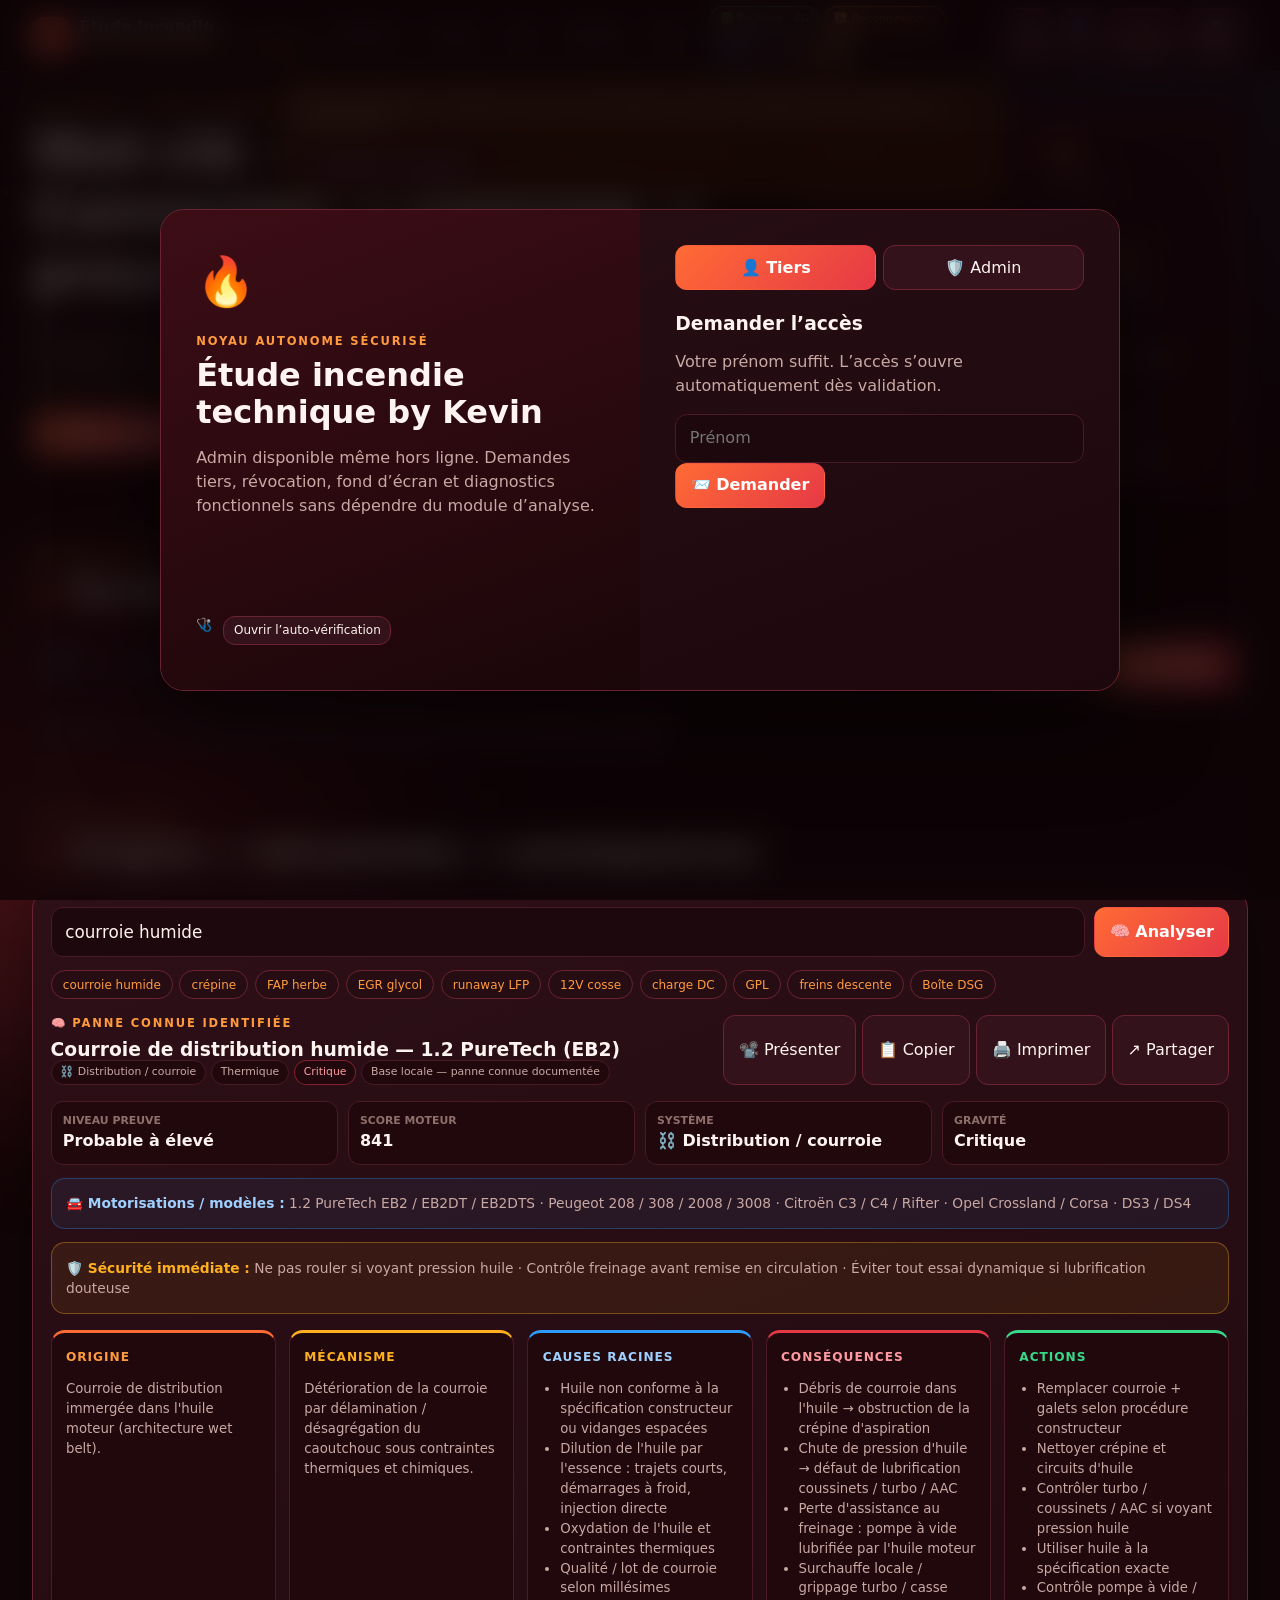
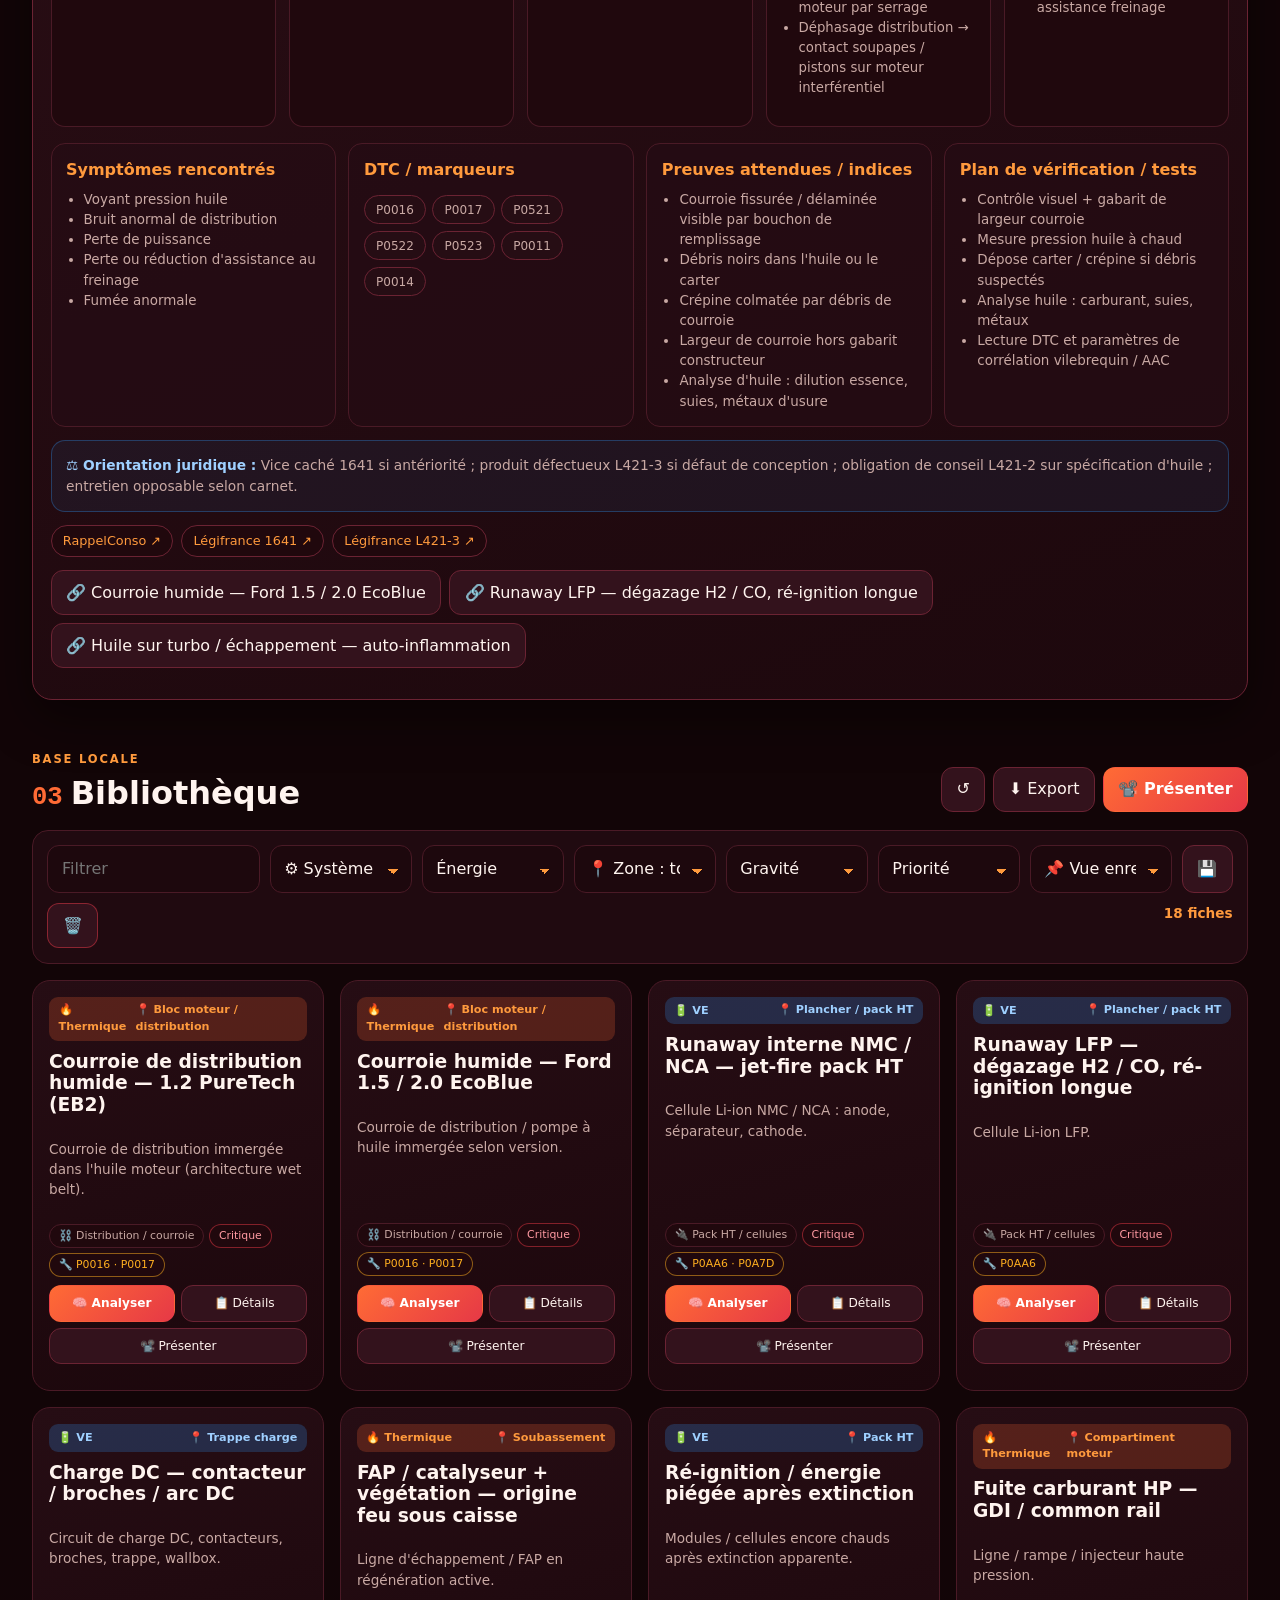
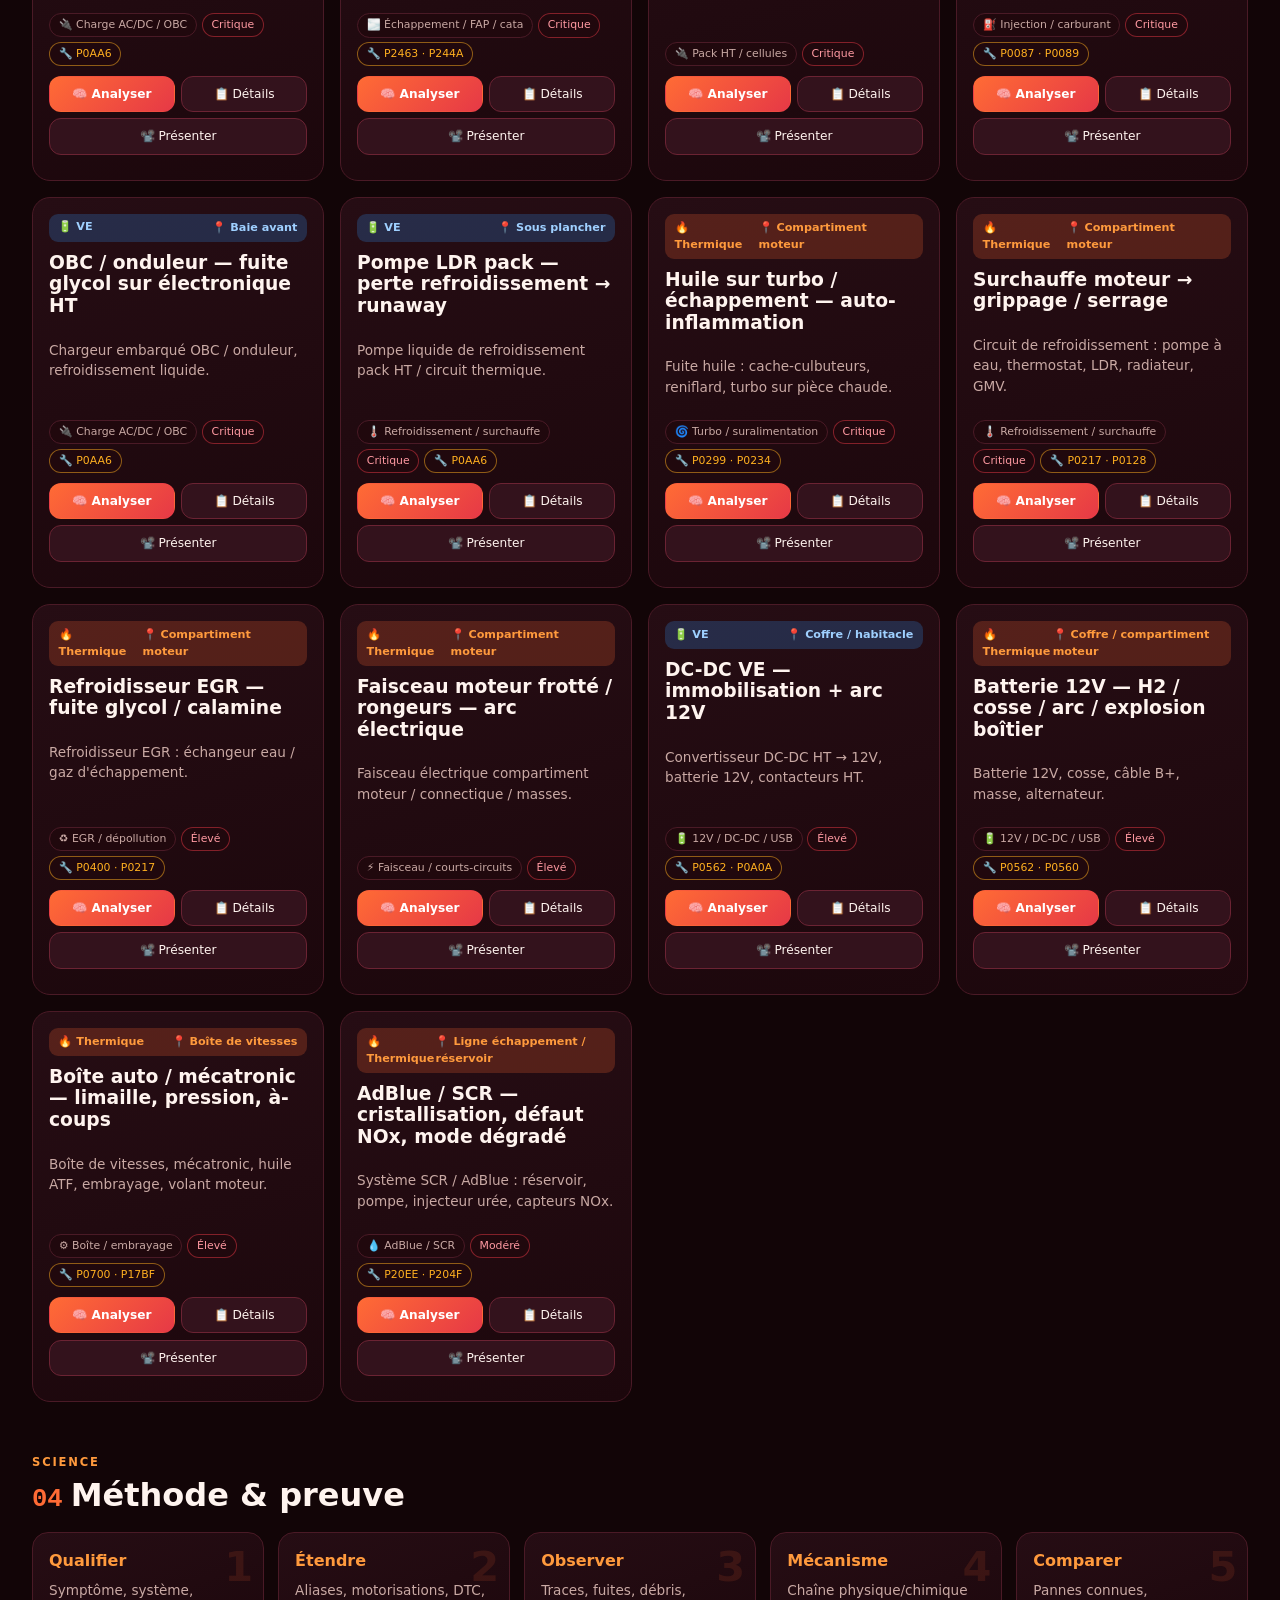
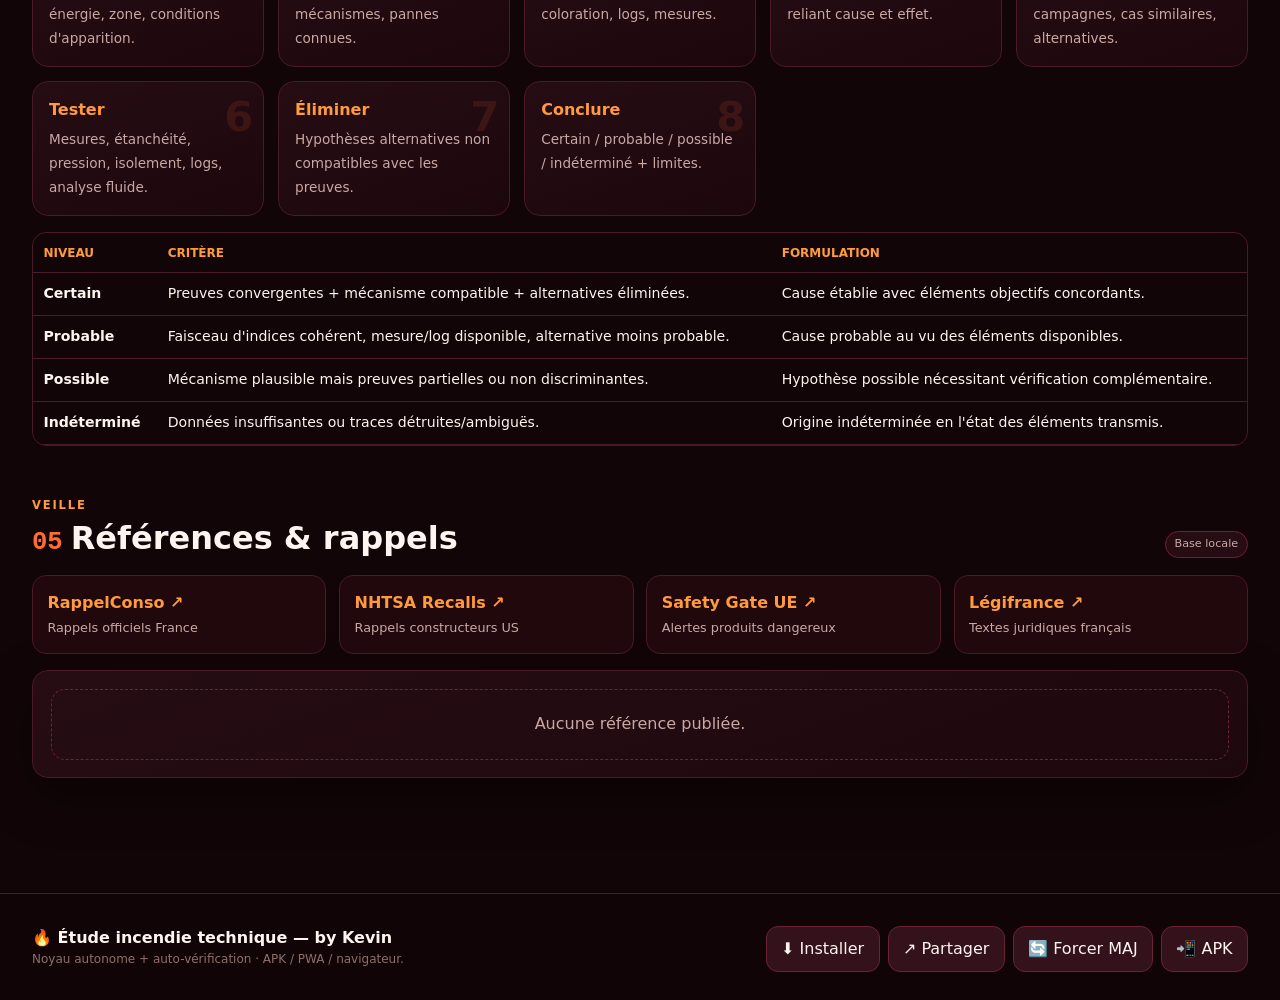
==== index.html @ 29540378 "Update print statement from 'Hello' to 'Goodbye'" ====
<!doctype html>
<html lang="fr">
<head>
<meta charset="utf-8">
<meta name="viewport" content="width=device-width,initial-scale=1,viewport-fit=cover">
<meta name="theme-color" content="#120507">
<meta name="description" content="Étude incendie technique by Kevin — moteur scientifique, auto-vérification APK, connexions, partage, accès admin.">
<title>Étude incendie technique — by Kevin</title>
<link rel="manifest" href="manifest.json">
<link rel="icon" href="images/icon.svg" type="image/svg+xml">
<style>
:root{--bg:#120507;--bg2:#1d080d;--surface:#260d14;--surface2:#33121c;--line:#4a1a26;--line2:#6b2333;--fire:#ff6b35;--fire2:#ff9a3d;--red:#e63946;--blue:#2f9bff;--green:#39d98a;--amber:#ffb020;--violet:#b16dff;--text:#fff4ef;--muted:#c9a9a4;--dim:#8f6f6b;--r:16px;--shadow:0 18px 50px rgba(0,0,0,.45);--head:72px;--ease:cubic-bezier(.22,.9,.25,1)}
*{box-sizing:border-box}html{scroll-behavior:smooth;scroll-padding-top:calc(var(--head) + 18px)}body{margin:0;background:var(--bg);color:var(--text);font-family:Inter,system-ui,-apple-system,"Segoe UI",Roboto,sans-serif;line-height:1.5;overflow-x:hidden}body.locked{overflow:hidden}
::selection{background:var(--fire);color:#1a0609}::-webkit-scrollbar{width:11px;height:11px}::-webkit-scrollbar-track{background:#1c070c}::-webkit-scrollbar-thumb{background:linear-gradient(180deg,var(--fire),var(--red));border-radius:99px;border:2px solid #1c070c}*{scrollbar-width:thin;scrollbar-color:var(--fire) #1c070c}
a{color:var(--fire2)}button,input,select,textarea{font:inherit}button{cursor:pointer;border:1px solid var(--line2);background:var(--surface2);color:var(--text);border-radius:12px;padding:.6rem .9rem;transition:transform .18s var(--ease),border-color .18s,box-shadow .18s}button:hover{transform:translateY(-2px);border-color:var(--fire);box-shadow:0 8px 22px rgba(255,107,53,.18)}button:active{transform:none}input,select,textarea{width:100%;background:#1d080d;color:var(--text);border:1px solid var(--line);border-radius:12px;padding:.7rem .85rem;outline:none}input:focus,select:focus,textarea:focus{border-color:var(--fire);box-shadow:0 0 0 3px rgba(255,107,53,.16)}textarea{min-height:80px;resize:vertical}select{appearance:none;background-image:linear-gradient(45deg,transparent 50%,var(--fire2) 50%),linear-gradient(135deg,var(--fire2) 50%,transparent 50%);background-position:calc(100% - 18px) 55%,calc(100% - 13px) 55%;background-size:5px 5px;background-repeat:no-repeat;padding-right:2.2rem}[hidden]{display:none!important}
.bg-glow{position:fixed;border-radius:50%;filter:blur(90px);opacity:.22;z-index:-3;pointer-events:none}.g1{width:520px;height:520px;background:var(--red);left:-160px;bottom:-180px}.g2{width:460px;height:460px;background:var(--blue);right:-140px;top:-120px;opacity:.13}#embers{position:fixed;inset:0;z-index:-2;pointer-events:none;opacity:.7}#wpLayer{position:fixed;inset:0;z-index:-4;background:center/cover no-repeat;transition:opacity .5s}.grain{position:fixed;inset:0;z-index:-1;pointer-events:none;opacity:.05;background-image:url("data:image/svg+xml,%3Csvg xmlns='http://www.w3.org/2000/svg' width='140' height='140'%3E%3Cfilter id='n'%3E%3CfeTurbulence type='fractalNoise' baseFrequency='.9' numOctaves='2'/%3E%3C/filter%3E%3Crect width='140' height='140' filter='url(%23n)' opacity='.6'/%3E%3C/svg%3E")}
header{position:fixed;top:0;left:0;right:0;height:var(--head);z-index:100;display:flex;align-items:center;gap:.8rem;padding:0 clamp(.8rem,3vw,2rem);background:rgba(18,5,7,.86);backdrop-filter:blur(14px);border-bottom:1px solid var(--line)}
.brand{display:flex;align-items:center;gap:.6rem;font-weight:800;white-space:nowrap}.brand .mark{width:38px;height:38px;border-radius:12px;display:grid;place-items:center;background:linear-gradient(135deg,var(--fire),var(--red))}.brand small{display:block;color:var(--fire2);font-size:.68rem;letter-spacing:.12em;text-transform:uppercase}
nav{display:flex;gap:.2rem;margin-left:auto}nav a{color:var(--muted);text-decoration:none;font-size:.84rem;padding:.45rem .65rem;border-radius:10px;border:1px solid transparent}nav a:hover,nav a.active{color:var(--text);background:var(--surface2);border-color:var(--line2)}
.pills{display:flex;gap:.35rem;align-items:center;flex-wrap:wrap}.pill{font-size:.7rem;padding:.26rem .55rem;border-radius:99px;border:1px solid var(--line2);background:var(--surface);color:var(--muted);white-space:nowrap}.pill.ok{border-color:rgba(57,217,138,.5);color:var(--green)}.pill.warn{border-color:rgba(255,176,32,.5);color:var(--amber)}.pill.fail{border-color:rgba(230,57,70,.6);color:#ff9aa2}.pill.info{border-color:rgba(47,155,255,.5);color:var(--blue)}
.head-actions{display:flex;gap:.35rem}.head-actions button{padding:.5rem .65rem;font-size:.78rem}#menuBtn{display:none}
main{max-width:1280px;margin:0 auto;padding:calc(var(--head) + 26px) clamp(.8rem,3vw,2rem) 4rem}section{margin-bottom:3.2rem;opacity:0;transform:translateY(26px);transition:opacity .7s var(--ease),transform .7s var(--ease)}section.in{opacity:1;transform:none}.section-head{display:flex;align-items:end;justify-content:space-between;gap:1rem;margin-bottom:1.1rem;flex-wrap:wrap}h1,h2,h3{line-height:1.15;margin:0}h2{font-size:clamp(1.4rem,3vw,2rem)}h2 .idx{color:var(--fire);font-family:ui-monospace,monospace;font-size:.8em;margin-right:.5rem}.eyebrow{color:var(--fire2);text-transform:uppercase;letter-spacing:.16em;font-size:.72rem;font-weight:800;margin-bottom:.4rem}.lead{color:var(--muted);max-width:680px}.card{background:linear-gradient(160deg,var(--surface),var(--bg2));border:1px solid var(--line);border-radius:var(--r);padding:1.1rem;box-shadow:var(--shadow)}.grid{display:grid;gap:1rem}.row{display:flex;gap:.5rem;align-items:center;flex-wrap:wrap}.hint{font-size:.75rem;color:var(--dim)}
.hero{display:grid;grid-template-columns:1.25fr .75fr;gap:1.4rem;align-items:stretch}.hero h1{font-size:clamp(2rem,5vw,3.3rem);letter-spacing:-.03em;margin:.4rem 0 .8rem}.hero h1 em{font-style:normal;background:linear-gradient(90deg,var(--fire2),var(--fire),var(--red));-webkit-background-clip:text;background-clip:text;color:transparent}.hero-actions{display:flex;gap:.6rem;flex-wrap:wrap;margin-top:1.2rem}.btn-fire{background:linear-gradient(135deg,var(--fire),var(--red));border-color:transparent;color:#fff;font-weight:800}.btn-ghost{background:transparent}.stats{display:grid;grid-template-columns:repeat(2,1fr);gap:.8rem}.stat{padding:1rem;border-radius:14px;border:1px solid var(--line);background:rgba(38,13,20,.7)}.stat b{display:block;font-size:1.6rem;color:var(--fire2);font-family:ui-monospace,monospace}.stat span{font-size:.78rem;color:var(--muted)}.mini-step{display:flex;gap:.7rem;padding:.6rem 0;border-bottom:1px dashed var(--line)}.mini-step:last-child{border:0}.mini-step b{color:var(--fire2);font-family:ui-monospace,monospace;font-size:.8rem}.mini-step span{font-size:.85rem;color:var(--muted)}
.search-box{display:flex;gap:.6rem;align-items:center;background:linear-gradient(160deg,#2d0f17,#1d080d);border:1px solid var(--line2);border-radius:18px;padding:.8rem;box-shadow:var(--shadow)}.search-box .ico{font-size:1.3rem}.search-box input{flex:1;border:0;background:transparent;font-size:1.05rem;box-shadow:none}.search-box select{width:auto;min-width:150px}.search-box button{white-space:nowrap}.chips{display:flex;gap:.4rem;flex-wrap:wrap;margin:.8rem 0}.chip{font-size:.75rem;padding:.3rem .7rem;border-radius:99px;border:1px solid var(--line2);background:var(--surface);color:var(--fire2);cursor:pointer}.chip:hover{background:var(--fire);color:#1a0609}.chip.muted{color:var(--muted);cursor:default}.results{display:grid;gap:.5rem}.result-group{font-size:.72rem;text-transform:uppercase;letter-spacing:.12em;color:var(--fire2);font-weight:800;margin:.7rem 0 .2rem}.result{display:flex;justify-content:space-between;gap:.8rem;align-items:center;padding:.75rem .9rem;border-radius:12px;border:1px solid var(--line);background:rgba(38,13,20,.6);cursor:pointer;border-left:3px solid transparent}.result:hover,.result.active{background:var(--surface2);border-left-color:var(--fire)}.result small{display:block;color:var(--muted);font-size:.75rem}.empty{padding:1.4rem;text-align:center;color:var(--muted);border:1px dashed var(--line2);border-radius:14px}
.analysis-box{background:linear-gradient(160deg,#2d0f17,#1d080d);border:1px solid var(--line2);border-radius:20px;padding:1.1rem;box-shadow:var(--shadow)}.analysis-input{display:flex;gap:.6rem;flex-wrap:wrap}.analysis-input input{flex:1;min-width:240px;font-size:1.05rem}.analysis-head{display:flex;justify-content:space-between;gap:1rem;flex-wrap:wrap;margin:1rem 0}.analysis-actions{display:flex;gap:.4rem;flex-wrap:wrap}.verdict{display:grid;grid-template-columns:repeat(auto-fit,minmax(150px,1fr));gap:.6rem;margin:.8rem 0}.verdict div{padding:.7rem;border-radius:12px;border:1px solid var(--line);background:#20080d}.verdict b{display:block;font-size:.68rem;text-transform:uppercase;color:var(--dim)}.verdict span{font-weight:800}.chain{display:grid;grid-template-columns:repeat(5,1fr);gap:.8rem;margin:1rem 0}.node{padding:.9rem;border-radius:14px;border:1px solid var(--line);background:#20080d;min-height:150px}.node h4{margin:0 0 .5rem;font-size:.76rem;text-transform:uppercase;letter-spacing:.08em}.node p,.node ul{font-size:.83rem;color:var(--muted)}.node ul{padding-left:1.1rem}.node.o{border-top:3px solid var(--fire)}.node.o h4{color:var(--fire2)}.node.m{border-top:3px solid var(--amber)}.node.m h4{color:var(--amber)}.node.r{border-top:3px solid var(--blue)}.node.r h4{color:#9fd0ff}.node.c{border-top:3px solid var(--red)}.node.c h4{color:#ff9aa2}.node.a{border-top:3px solid var(--green)}.node.a h4{color:var(--green)}.analysis-details{display:grid;grid-template-columns:repeat(auto-fit,minmax(240px,1fr));gap:.8rem}.detail{padding:.9rem;border-radius:14px;border:1px solid var(--line);background:rgba(38,13,20,.6)}.detail h4{margin:0 0 .5rem;color:var(--fire2)}.detail ul{margin:0;padding-left:1.1rem;font-size:.84rem;color:var(--muted)}.analysis-note{padding:.9rem;border-radius:14px;border:1px solid rgba(47,155,255,.3);background:rgba(47,155,255,.07);font-size:.86rem;color:var(--muted);margin:.8rem 0}.analysis-note b{color:#9fd0ff}.analysis-note.warn{border-color:rgba(255,176,32,.35);background:rgba(255,176,32,.08)}.analysis-note.warn b{color:var(--amber)}.analysis-sources,.analysis-related{display:flex;gap:.5rem;flex-wrap:wrap;margin:.8rem 0}.analysis-sources a{font-size:.8rem;padding:.35rem .7rem;border-radius:99px;border:1px solid var(--line2);background:#20080d;text-decoration:none}
.filters{display:flex;gap:.6rem;flex-wrap:wrap;padding:.9rem;border-radius:16px;border:1px solid var(--line);background:rgba(38,13,20,.75);margin-bottom:1rem}.filters select{width:auto;min-width:140px;flex:1}.filters input{flex:2;min-width:190px}.count{margin-left:auto;color:var(--fire2);font-weight:800;font-size:.85rem}.bulkbar{display:flex;gap:.5rem;flex-wrap:wrap;align-items:center;margin-bottom:.8rem;padding:.7rem;border-radius:14px;border:1px solid var(--line);background:#20080d}.bulkbar input{width:auto}.lib-grid{display:grid;grid-template-columns:repeat(auto-fill,minmax(290px,1fr));gap:1rem}.record{background:linear-gradient(165deg,var(--surface),#1c070c);border:1px solid var(--line);border-radius:18px;padding:1rem;display:flex;flex-direction:column;gap:.6rem;animation:cardIn .5s var(--ease) both}.record.selected{border-color:var(--fire)}.record.dragging{opacity:.45}@keyframes cardIn{from{opacity:0;transform:translateY(18px)}to{opacity:1;transform:none}}.record-top{display:flex;justify-content:space-between;font-size:.7rem;font-weight:800;padding:.35rem .6rem;border-radius:9px}.record-top.th{background:rgba(255,107,53,.22);color:var(--fire2)}.record-top.ev{background:rgba(47,155,255,.22);color:#9fd0ff}.record .cause{color:var(--muted);font-size:.85rem;flex:1}.tags{display:flex;flex-wrap:wrap;gap:.3rem}.tag{font-size:.68rem;padding:.18rem .55rem;border-radius:99px;background:#20080d;border:1px solid var(--line);color:var(--muted)}.tag.sev{border-color:rgba(230,57,70,.5);color:#ff9aa2}.tag.dtc{border-color:rgba(255,176,32,.5);color:var(--amber)}.record-actions{display:flex;gap:.4rem;flex-wrap:wrap}.record-actions button{flex:1;padding:.5rem;font-size:.76rem;min-width:84px}.record-tools{display:flex;gap:.4rem;align-items:center}.record-tools input{width:auto}.record-more{font-size:.82rem;color:var(--muted);border-top:1px dashed var(--line);padding-top:.6rem}.drag{cursor:grab;color:var(--dim)}
.steps{display:grid;grid-template-columns:repeat(auto-fit,minmax(230px,1fr));gap:.9rem}.step{padding:1rem;border-radius:16px;border:1px solid var(--line);background:linear-gradient(160deg,var(--surface),#1c070c);position:relative}.step:before{content:attr(data-n);position:absolute;right:.6rem;top:.2rem;font-size:2.6rem;font-weight:900;color:rgba(255,107,53,.12)}.step b{color:var(--fire2);display:block;margin-bottom:.3rem}.step span{font-size:.85rem;color:var(--muted)}.table-wrap{overflow-x:auto;border-radius:14px;border:1px solid var(--line)}table{width:100%;border-collapse:collapse;font-size:.88rem}th,td{padding:.65rem;text-align:left;border-bottom:1px solid var(--line)}th{color:var(--fire2);font-size:.75rem;text-transform:uppercase}
.portals{display:grid;grid-template-columns:repeat(auto-fit,minmax(200px,1fr));gap:.8rem;margin-bottom:1rem}.portal{display:block;padding:.9rem;border-radius:14px;border:1px solid var(--line);background:#20080d;text-decoration:none;color:var(--text)}.portal b{display:block;color:var(--fire2)}.portal span{font-size:.8rem;color:var(--muted)}.ref-list{display:grid;gap:.5rem}.ref{display:flex;justify-content:space-between;gap:.8rem;padding:.7rem .9rem;border-radius:12px;border:1px solid var(--line);background:rgba(38,13,20,.6)}.ref small{display:block;color:var(--muted);font-size:.75rem}
.admin-grid{display:grid;grid-template-columns:repeat(auto-fit,minmax(300px,1fr));gap:1rem}.req{padding:.7rem;border-radius:12px;border:1px solid var(--line);background:#20080d;margin-bottom:.6rem}.req-head{display:flex;justify-content:space-between;gap:.5rem;flex-wrap:wrap}.req-actions{display:flex;gap:.35rem;flex-wrap:wrap;margin-top:.5rem}.req-actions button{padding:.35rem .55rem;font-size:.75rem}.badge{font-size:.68rem;padding:.18rem .55rem;border-radius:99px;border:1px solid var(--line2)}.badge.granted{color:var(--green)}.badge.denied,.badge.revoked{color:var(--red)}.badge.pending{color:var(--amber)}.danger{border-color:rgba(230,57,70,.5);color:#ff9aa2}.wp-preview{height:120px;border-radius:12px;border:1px solid var(--line);background:#1d080d center/cover;margin:.6rem 0;display:grid;place-items:center;color:var(--dim);font-size:.8rem}
footer{border-top:1px solid var(--line);padding:2rem;display:flex;justify-content:space-between;gap:1rem;flex-wrap:wrap;background:rgba(18,5,7,.7)}
#gate{position:fixed;inset:0;z-index:500;display:grid;place-items:center;padding:1rem;background:rgba(12,3,6,.76);backdrop-filter:blur(16px)}.gate-card{width:min(960px,100%);display:grid;grid-template-columns:1fr 1fr;border-radius:24px;overflow:hidden;border:1px solid var(--line2);box-shadow:0 30px 90px rgba(0,0,0,.6)}.gate-visual{padding:2.2rem;background:linear-gradient(160deg,#3d0d16,#1a0609);display:flex;flex-direction:column;justify-content:space-between;min-height:480px}.gate-form{padding:2.2rem;background:linear-gradient(160deg,#260d14,#1d080d)}.tabs{display:flex;gap:.4rem;margin-bottom:1.4rem}.tabs button{flex:1}.tabs button.active{background:linear-gradient(135deg,var(--fire),var(--red));border-color:transparent;color:#fff;font-weight:800}.gate-status{margin-top:1rem;padding:.9rem;border-radius:12px;border:1px solid var(--line);background:#20080d;font-size:.85rem}.gate-status.pending{border-color:rgba(255,176,32,.4)}.gate-status.denied,.gate-status.revoked{border-color:rgba(230,57,70,.4)}.shake{animation:shake .4s}@keyframes shake{20%,60%{transform:translateX(-6px)}40%,80%{transform:translateX(6px)}}
#deck{position:fixed;inset:0;z-index:600;background:radial-gradient(1100px 700px at 50% -10%,#4a1020,#120407 70%);display:flex;flex-direction:column}.deck-bar{height:5px;background:#260d14}#deckProgress{height:100%;width:0;background:linear-gradient(90deg,var(--fire),var(--fire2))}.deck-head,.deck-nav,.deck-foot{display:flex;justify-content:space-between;align-items:center;gap:.8rem;padding:.8rem 1.2rem}.deck-head span{overflow:hidden;text-overflow:ellipsis;white-space:nowrap}.deck-btns,.dots{display:flex;gap:.4rem}.deck-slide{flex:1;display:flex;flex-direction:column;justify-content:center;width:min(940px,92%);margin:0 auto;padding:1rem;overflow:auto}.deck-slide.anim{animation:slideIn .4s var(--ease)}@keyframes slideIn{from{opacity:0;transform:translateX(34px)}to{opacity:1;transform:none}}.deck-slide h3{color:var(--fire2);text-transform:uppercase;letter-spacing:.1em}.deck-slide .big{font-size:clamp(1.15rem,2.8vw,1.8rem);font-weight:700}.deck-slide ul{font-size:clamp(1rem,2.2vw,1.3rem);line-height:1.7}.deck-cover{text-align:center}.energy-big{display:inline-block;padding:.4rem 1rem;border-radius:99px;font-size:.78rem;font-weight:900}.energy-big.th{background:rgba(255,107,53,.2);color:var(--fire2)}.energy-big.ev{background:rgba(47,155,255,.2);color:#9fd0ff}.dot{width:9px;height:9px;border-radius:50%;background:var(--line2)}.dot.on{background:var(--fire);transform:scale(1.3)}.deck-overview{position:absolute;inset:64px 0 0;overflow:auto;background:rgba(12,3,6,.97);padding:1.2rem;display:grid;grid-template-columns:repeat(auto-fill,minmax(240px,1fr));gap:.8rem;align-content:start}.ov{text-align:left;padding:.9rem;border-radius:14px;border:1px solid var(--line);background:var(--surface);color:var(--text)}.ov.active{border-color:var(--fire)}.ov small{color:var(--muted)}
#drawer,#editor,#diagDrawer{position:fixed;inset:0;z-index:650;background:rgba(12,3,6,.66);backdrop-filter:blur(6px);display:flex;justify-content:flex-end}#diagDrawer{z-index:700}.drawer-card{width:min(600px,100%);height:100%;overflow:auto;background:linear-gradient(180deg,#260d14,#120507);border-left:1px solid var(--line2);padding:1.4rem;animation:drawerIn .35s var(--ease)}@keyframes drawerIn{from{transform:translateX(100%)}to{transform:none}}.drawer-close{float:right;padding:.4rem .6rem}.drawer-card .body{color:var(--muted);font-size:.92rem;margin:1rem 0}.editor-form{display:grid;gap:.6rem}.editor-form label{font-size:.72rem;color:var(--fire2);font-weight:800;text-transform:uppercase}
.diag-grid{display:grid;grid-template-columns:repeat(auto-fit,minmax(220px,1fr));gap:.6rem;margin:1rem 0}.diag{padding:.8rem;border-radius:12px;border:1px solid var(--line);background:#20080d}.diag b{display:block;font-size:.8rem}.diag span{font-size:.75rem;color:var(--muted)}.diag.ok{border-left:3px solid var(--green)}.diag.warn{border-left:3px solid var(--amber)}.diag.fail{border-left:3px solid var(--red)}.journal{max-height:220px;overflow:auto;border:1px solid var(--line);border-radius:12px;padding:.6rem;background:#1d080d;font-size:.78rem}.journal div{padding:.25rem 0;border-bottom:1px dashed var(--line)}.journal div:last-child{border:0}
#recoveryBanner{position:fixed;left:50%;top:calc(var(--head) + 8px);transform:translateX(-50%);z-index:400;width:min(720px,94vw);padding:.8rem 1rem;border-radius:14px;border:1px solid rgba(255,176,32,.5);background:rgba(60,30,5,.95);color:#ffe6bd;display:flex;gap:.8rem;align-items:center;justify-content:space-between;flex-wrap:wrap;font-size:.85rem}
#toasts{position:fixed;left:50%;bottom:1.2rem;transform:translateX(-50%);z-index:800;display:grid;gap:.5rem;width:min(560px,92vw)}.toast{padding:.8rem 1rem;border-radius:14px;background:linear-gradient(135deg,var(--fire),var(--red));color:#fff;font-weight:700;box-shadow:0 14px 40px rgba(0,0,0,.5);animation:toastIn .35s var(--ease)}.toast.undo{background:linear-gradient(135deg,var(--blue),var(--violet))}@keyframes toastIn{from{opacity:0;transform:translateY(20px)}to{opacity:1;transform:none}}
@media(max-width:1020px){nav{display:none}#menuBtn{display:block}nav.open{display:flex;position:absolute;top:var(--head);left:0;right:0;flex-direction:column;background:rgba(18,5,7,.98);padding:.8rem;border-bottom:1px solid var(--line)}.hero{grid-template-columns:1fr}.chain{grid-template-columns:repeat(2,1fr)}}
@media(max-width:760px){:root{--head:64px}.brand small{display:none}.head-actions .optional{display:none}.gate-card{grid-template-columns:1fr}.gate-visual{min-height:auto;padding:1.5rem}.gate-form{padding:1.5rem}.search-box{flex-wrap:wrap}.search-box input{min-width:100%;order:-1}.chain{grid-template-columns:1fr}.analysis-input{flex-direction:column}.analysis-input input{min-width:0}.deck-foot{flex-wrap:wrap;justify-content:center}}
@media print{header,footer,#gate,#deck,#drawer,#editor,#diagDrawer,#toasts,.bg-glow,#embers,.grain,#recoveryBanner,.analysis-input,.analysis-actions,.filters,.bulkbar,#recherche,#bibliotheque,#methode,#veille,#admin{display:none!important}body{background:#fff;color:#111}.analysis-box,.node,.detail,.analysis-note{background:#fff;border:1px solid #ccc;color:#111}.node p,.node ul,.detail ul{color:#333}main{padding:0}section{opacity:1;transform:none}}
</style>
</head>
<body class="locked">
<div id="wpLayer"></div><div class="bg-glow g1"></div><div class="bg-glow g2"></div><canvas id="embers"></canvas><div class="grain"></div>

<div id="recoveryBanner" hidden>
  <span id="recoveryText">Vérification nécessaire.</span>
  <button id="recoveryBtn">🛠️ Réparer / recharger</button>
</div>

<header>
  <div class="brand"><span class="mark">🔥</span><span>Étude incendie<small>Auto-vérification · by Kevin</small></span></div>
  <button id="menuBtn">☰</button>
  <nav id="nav">
    <a href="#recherche">Recherche</a><a href="#analyse">Analyse</a><a href="#bibliotheque">Base</a><a href="#methode">Méthode</a><a href="#veille">Veille</a><a href="#admin" id="navAdmin">Admin</a>
  </nav>
  <div class="pills">
    <span class="pill" id="netBadge">…</span><span class="pill" id="syncBadge">…</span><span class="pill info" id="modeBadge">…</span><span class="pill" id="diagPill">🩺 …</span><span class="pill info" id="btBadge" hidden>🔵</span>
  </div>
  <div class="head-actions">
    <button id="diagBtn">🩺 Vérif</button><button id="btBtn" class="optional">🔵 BT</button><button id="installBtn" hidden>⬇️ Installer</button><button id="shareBtn" class="optional">↗ Partager</button><button id="adminBtn">🛡️ Admin</button>
  </div>
</header>

<main>
  <section class="hero in" id="accueil">
    <div>
      <div class="eyebrow">APK fiable · admin corrigé · auto-vérification à chaque étape</div>
      <h1>Mot-clé → <em>panne connue.</em><br>Connexion → contrôle → preuve.</h1>
      <p class="lead">Noyau autonome de connexion/admin : même si le module d’analyse est en cours de chargement, l’accès administrateur, les demandes tiers, le partage, le fond d’écran et les diagnostics restent opérationnels.</p>
      <div class="hero-actions">
        <button class="btn-fire" id="heroSearch">🔎 Rechercher</button>
        <button class="btn-fire" id="heroAnalyze">🧠 Courroie humide</button>
        <button id="heroPresent">📽️ Présenter</button>
        <button class="btn-ghost" id="heroMethod">🧭 Méthode</button>
      </div>
    </div>
    <div class="card">
      <div class="stats">
        <div class="stat"><b id="statRecords">0</b><span>fiches causales</span></div>
        <div class="stat"><b id="statSystems">0</b><span>systèmes</span></div>
        <div class="stat"><b id="statDtc">0</b><span>DTC</span></div>
        <div class="stat"><b id="statVersion">—</b><span>version installée</span></div>
      </div>
      <div style="margin-top:1rem">
        <div class="mini-step"><b>01</b><span>Connexion admin masquée + session persistante courte</span></div>
        <div class="mini-step"><b>02</b><span>Canal SSE + file hors ligne + historique 12 h</span></div>
        <div class="mini-step"><b>03</b><span>Partage natif, copie lien, APK/PWA, repair cache</span></div>
      </div>
    </div>
  </section>

  <section id="recherche">
    <div class="section-head"><div><div class="eyebrow">Moteur unifié</div><h2><span class="idx">01</span>Recherche prédictive</h2></div></div>
    <div class="search-box"><span class="ico">🔎</span><input id="q" autocomplete="off" placeholder="courroie humide, crépine, FAP, runaway, 12V…"><select id="qScope"><option value="all">Tous</option><option value="record">Pannes</option><option value="dtc">DTC</option><option value="method">Méthode</option><option value="ref">Veille</option></select><button id="searchBtn">Résultats</button><button class="btn-fire" id="analyzeSearchBtn">🧠 Analyser</button></div>
    <div class="chips" id="chips"></div><div class="results" id="results"></div>
  </section>

  <section id="analyse">
    <div class="section-head"><div><div class="eyebrow">Analyse causale</div><h2><span class="idx">02</span>Origine → mécanisme → conséquences</h2></div></div>
    <div class="analysis-box">
      <div class="analysis-input"><input id="aInput" autocomplete="off" placeholder="Mot-clé à analyser"><button class="btn-fire" id="aBtn">🧠 Analyser</button></div>
      <div class="chips" id="aQuick"></div><div id="analysisResult"></div>
    </div>
  </section>

  <section id="bibliotheque">
    <div class="section-head"><div><div class="eyebrow">Base locale</div><h2><span class="idx">03</span>Bibliothèque</h2></div><div class="row"><button id="resetLib">↺</button><button id="exportBtn">⬇️ Export</button><button id="importBtn" hidden>⬆️ Import</button><button id="addRecordBtn" class="btn-fire" hidden>＋ Fiche</button><button id="presentLib" class="btn-fire">📽️ Présenter</button></div></div>
    <div class="filters"><input id="libSearch" placeholder="Filtrer"><select id="libSystem"><option value="">Système</option></select><select id="libEnergy"><option value="">Énergie</option><option>Thermique</option><option>VE</option><option>Hybride</option></select><select id="libZone"><option value="">Zone</option></select><select id="libSeverity"><option value="">Gravité</option><option>Critique</option><option>Élevé</option><option>Modéré</option></select><select id="libSort"><option value="priority">Priorité</option><option value="az">A→Z</option><option value="zone">Zone</option><option value="severity">Gravité</option><option value="manual">Manuel</option></select><select id="savedViewSelect"><option value="">Vue</option></select><button id="saveViewBtn">💾</button><button id="deleteViewBtn" class="danger">🗑️</button><span class="count" id="libCount">0</span></div>
    <div class="bulkbar" id="bulkBar" hidden><label class="row"><input type="checkbox" id="selectAll"> Tout</label><button id="deleteSelected" class="danger">Supprimer</button><button id="undoBtn" disabled>Annuler</button><span class="hint" id="selCount">0 sélectionné</span></div>
    <div class="lib-grid" id="libGrid"></div><div class="empty" id="libEmpty" hidden>Aucune fiche.<br><button id="emptyReset">Réinitialiser</button></div>
    <input type="file" id="importFile" accept="application/json,.json" hidden>
  </section>

  <section id="methode"><div class="section-head"><div><div class="eyebrow">Science</div><h2><span class="idx">04</span>Méthode & preuve</h2></div></div><div class="steps" id="methodGrid"></div><div class="table-wrap" style="margin-top:1rem"><table><thead><tr><th>Niveau</th><th>Critère</th><th>Formulation</th></tr></thead><tbody id="evidenceGrid"></tbody></table></div></section>

  <section id="veille"><div class="section-head"><div><div class="eyebrow">Veille</div><h2><span class="idx">05</span>Références & rappels</h2></div><span class="pill" id="refUpdated">Base locale</span></div><div class="portals" id="portals"></div><div class="card"><div class="ref-list" id="refList"></div><div class="empty" id="refEmpty">Aucune référence publiée.</div></div></section>

  <section id="admin" hidden>
    <div class="section-head"><div><div class="eyebrow">Console</div><h2><span class="idx">06</span>Administration</h2></div><button class="danger" id="lockBtn">🔒 Verrouiller</button></div>
    <div class="admin-grid">
      <div class="card"><h3>📬 Demandes (<span id="reqCount">0</span>)</h3><div id="reqList"></div><div class="empty" id="reqEmpty">Aucune demande.</div></div>
      <div class="card"><h3>🖼️ Fond partagé</h3><input type="file" id="wpFile" accept="image/*"><div class="wp-preview" id="wpPreview">Aucun fond</div><div class="row"><label class="hint">Opacité</label><input type="range" id="wpOpacity" min="0.05" max="0.7" step="0.05" value="0.25"><button id="wpClear" class="danger">Retirer</button></div><p class="hint" id="wpStatus">Compression + diffusion.</p></div>
      <div class="card"><h3>📚 Publier référence</h3><div class="grid" style="gap:.5rem"><input id="pubTitle" placeholder="Titre"><input id="pubUrl" placeholder="https://…"><select id="pubCat"><option value="technique">Technique</option><option value="juridique">Juridique</option></select><input id="pubNote" maxlength="200" placeholder="Note"><button class="btn-fire" id="pubBtn">📡 Publier</button></div></div>
      <div class="card"><h3>📢 Canal</h3><div class="grid" style="gap:.5rem"><input id="noteTxt" maxlength="300" placeholder="Annonce"><button id="noteBtn">Diffuser</button><button id="syncTest">🧪 Test complet</button></div><p class="hint" id="topicInfo"></p></div>
    </div>
  </section>
</main>

<footer><div><b>🔥 Étude incendie technique — by Kevin</b><div class="hint">Noyau autonome + auto-vérification · APK / PWA / navigateur.</div></div><div class="row"><button id="installBtn2">⬇️ Installer</button><button id="shareBtn2">↗ Partager</button><button id="forceUpdateBtn">🔄 Forcer MAJ</button><a href="https://github.com/expertkevin06-cell/etude-incendie-technique-by-kevin/releases" target="_blank" rel="noopener"><button>📲 APK</button></a></div></footer>

<div id="gate">
  <div class="gate-card">
    <div class="gate-visual"><div><div style="font-size:3rem">🔥</div><div class="eyebrow" style="margin-top:1rem">Noyau autonome sécurisé</div><h2>Étude incendie<br>technique by Kevin</h2><p class="lead">Admin disponible même hors ligne. Demandes tiers, révocation, fond d’écran et diagnostics fonctionnels sans dépendre du module d’analyse.</p></div><div class="mini-step" style="border:0"><b>🩺</b><span><button id="gateDiagBtn" style="padding:.3rem .6rem;font-size:.75rem">Ouvrir l’auto-vérification</button></span></div></div>
    <div class="gate-form">
      <div class="tabs"><button id="tabTiers" class="active">👤 Tiers</button><button id="tabAdmin">🛡️ Admin</button></div>
      <div id="paneTiers"><h3>Demander l’accès</h3><p class="lead">Votre prénom suffit. L’accès s’ouvre automatiquement dès validation.</p><form id="gateForm"><input id="gateName" maxlength="40" autocomplete="given-name" placeholder="Prénom" required><button class="btn-fire" type="submit">📨 Demander</button></form><div class="gate-status" id="gateStatus" hidden></div></div>
      <div id="paneAdmin" hidden><h3>Connexion administrateur</h3><p class="lead">Champ vidé après chaque tentative. Session courte persistante pour survivre aux rechargements APK.</p><form id="loginForm"><input id="adminPass" type="password" inputmode="text" autocapitalize="off" autocorrect="off" autocomplete="new-password" spellcheck="false" placeholder="Mot de passe (••••••••)" required><button class="btn-fire" type="submit">🔑 Entrer en admin</button></form><p class="hint" id="loginHint">En cas d’échec APK : ouvrez 🩺 Vérif → Réparer / recharger.</p></div>
    </div>
  </div>
</div>

<div id="deck" hidden><div class="deck-bar"><div id="deckProgress"></div></div><div class="deck-head"><span id="deckTitle"></span><div class="deck-btns"><button id="deckPlay">▶</button><button id="deckOverviewBtn">🗂️</button><button id="deckFull">⛶</button><button id="deckClose">✕</button></div></div><div class="deck-slide" id="deckSlide"></div><div class="deck-nav"><button id="deckPrev">← Précédent</button><div class="dots" id="deckDots"></div><button id="deckNext">Suivant →</button></div><div class="deck-foot"><button id="deckPrevF">⏮ Fiche</button><span id="deckCount"></span><button id="deckNextF">Fiche ⏭</button></div><div class="deck-overview" id="deckOverview" hidden></div></div>
<div id="drawer" hidden><div class="drawer-card"><button class="drawer-close" id="drawerClose">✕</button><div class="eyebrow" id="drawerKind"></div><h3 id="drawerTitle"></h3><div class="body" id="drawerBody"></div><div class="row" id="drawerActions"></div></div></div>
<div id="editor" hidden><div class="drawer-card"><button class="drawer-close" id="editorClose">✕</button><div class="eyebrow">Éditeur local</div><h3 id="editorTitle">Fiche</h3><form id="recordForm" class="editor-form"><input type="hidden" id="f_id"><label>Titre</label><input id="f_title" required><label>Système</label><select id="f_system"></select><label>Énergie</label><select id="f_energy"><option>Thermique</option><option>VE</option><option>Hybride</option></select><label>Zone</label><input id="f_zone" required><label>Gravité</label><select id="f_severity"><option>Critique</option><option>Élevé</option><option>Modéré</option></select><label>Mots-clés</label><textarea id="f_keywords" required></textarea><label>Motorisations</label><textarea id="f_engines"></textarea><label>Origine</label><textarea id="f_origin" required></textarea><label>Mécanisme</label><textarea id="f_mechanism" required></textarea><label>Causes racines</label><textarea id="f_roots"></textarea><label>Conséquences</label><textarea id="f_consequences"></textarea><label>Symptômes</label><textarea id="f_symptoms"></textarea><label>DTC</label><input id="f_dtc"><label>Preuves</label><textarea id="f_evidence"></textarea><label>Tests</label><textarea id="f_tests"></textarea><label>Actions</label><textarea id="f_actions"></textarea><label>Sécurité</label><textarea id="f_safety"></textarea><label>Juridique</label><textarea id="f_legal"></textarea><label>Sources (label | url)</label><textarea id="f_sources"></textarea><div class="row"><button class="btn-fire" type="submit">💾 Enregistrer</button><button type="button" id="cancelRecord">Annuler</button></div></form></div></div>

<div id="diagDrawer" hidden><div class="drawer-card"><button class="drawer-close" id="diagClose">✕</button><div class="eyebrow">Auto-vérification intégrée</div><h3>État APK / web / connexions / partage</h3><p class="hint" id="diagVersion"></p><div class="row"><button class="btn-fire" id="diagRun">🩺 Relancer</button><button id="diagChannel">📡 Test canal complet</button><button id="diagRepair" class="danger">🛠️ Réparer</button><button id="diagUpdate">🔄 Forcer MAJ</button></div><div class="diag-grid" id="diagGrid"></div><h3 style="margin-top:1rem">Journal des étapes</h3><div class="journal" id="diagJournal"></div></div></div>
<div id="toasts"></div>

<script>
/* NOYAU AUTONOME — auth, temps réel, diagnostics, réparation. Fonctionne seul. */
window.EIK=(function(){
"use strict";
var V="41.0.0",D=document,W=window;
var CFG={PASSWORD:"Kevin83600",TOPIC:"eik-incendie-x7Q9mW4pL2",NTFY:"https://ntfy.sh",LOCK_MIN:15};
function $(s){return D.querySelector(s);}function all(s){return Array.prototype.slice.call(D.querySelectorAll(s));}
function esc(s){return String(s==null?"":s).replace(/[&<>"']/g,function(c){return {"&":"&amp;","<":"&lt;",">":"&gt;",'"':"&quot;","'":"&#39;"}[c];});}
function uid(){return (W.crypto&&crypto.randomUUID)?crypto.randomUUID():"id-"+Date.now()+"-"+Math.random().toString(16).slice(2);}
function store(k,v){try{localStorage.setItem(k,JSON.stringify(v));return true;}catch(e){return false;}}
function read(k,d){try{var v=localStorage.getItem(k);return v?JSON.parse(v):d;}catch(e){return d;}}
function toast(msg,kind){var t=D.createElement("div");t.className="toast"+(kind?" "+kind:"");t.textContent=msg;$("#toasts").appendChild(t);setTimeout(function(){t.remove();},4500);}
function safeUrl(u){return /^https?:\/\//i.test(String(u||""))?String(u):"#";}
var myId=localStorage.getItem("eik-id")||uid();localStorage.setItem("eik-id",myId);
var state=read("eik-state",{devices:{},refs:{},wp:null,stateTs:0});
var adminUntil=+(localStorage.getItem("eik-admin-until")||0);
var admin=sessionStorage.getItem("eik-admin")==="1"||adminUntil>Date.now();
var checks={},journal=[],swReg=null,deferredPrompt=null,es=null,seen={},queue=read("eik-queue",[]),lockTimer=null,lastRebroadcast=0,pendingPing=null;
var BASE=CFG.NTFY+"/"+CFG.TOPIC;
function log(step,ok,msg){journal.unshift({t:new Date().toLocaleTimeString("fr-FR"),step:step,ok:ok,msg:msg||""});journal=journal.slice(0,60);renderDiag();}
function setCheck(id,label,status,msg){checks[id]={label:label,status:status,msg:msg};renderDiag();}
function renderDiag(){
  var g=$("#diagGrid");if(!g)return;
  var arr=Object.keys(checks).map(function(k){return checks[k];});
  var ok=arr.filter(function(c){return c.status==="ok";}).length;
  var fail=arr.filter(function(c){return c.status==="fail";}).length;
  $("#diagPill").textContent="🩺 "+ok+"/"+arr.length+(fail?" ⚠":" ✅");
  $("#diagPill").className="pill "+(fail?"fail":ok===arr.length?"ok":"warn");
  g.innerHTML=arr.map(function(c){return '<div class="diag '+c.status+'"><b>'+esc((c.status==="ok"?"✅ ":c.status==="warn"?"⚠️ ":"❌ ")+c.label)+'</b><span>'+esc(c.msg)+'</span></div>';}).join("");
  $("#diagJournal").innerHTML=journal.map(function(j){return '<div>'+esc(j.t)+' — '+(j.ok?"✅":"❌")+' '+esc(j.step)+(j.msg?' <span class="hint">'+esc(j.msg)+'</span>':'')+'</div>';}).join("");
  $("#diagVersion").textContent="Noyau "+V+" · App "+(EIK.appVersion||"non chargée")+" · SW "+(EIK.swVersion||"inconnu")+" · "+(isAPK()?"APK/TWA":"Navigateur");
}
function saveState(){store("eik-state",state);}
function saveQueue(){store("eik-queue",queue.slice(-60));}
function dispatch(name,detail){try{W.dispatchEvent(new CustomEvent(name,{detail:detail}));}catch(e){}}
/* ---- temps réel ---- */
function deliver(p,mirror){
  if(!p||!p.mid||seen[p.mid])return;seen[p.mid]=1;
  if(pendingPing&&p.t==="pingack"&&p.mid===pendingPing.ackMid){pendingPing.resolve(true);pendingPing=null;}
  onMsg(p);
  if(mirror&&W.BroadcastChannel){var bc=new BroadcastChannel("eik-sync");bc.postMessage(p);bc.close();}
}
function post(p){return fetch(BASE,{method:"POST",body:JSON.stringify(p)}).then(function(r){if(!r.ok)throw new Error("HTTP "+r.status);return r.json();});}
function publish(obj){var p=Object.assign({mid:uid(),ts:Date.now(),from:myId},obj);deliver(p,true);if(!navigator.onLine){queue.push(p);saveQueue();return Promise.resolve(false);}return post(p).then(function(){return true;}).catch(function(){queue.push(p);saveQueue();return false;});}
function flush(){var q=queue.slice();queue=[];saveQueue();return Promise.all(q.map(function(p){return post(p).catch(function(){queue.push(p);saveQueue();});}));}
function publishFile(blob,name){return fetch(BASE,{method:"PUT",headers:{"X-Filename":name},body:blob}).then(function(r){if(!r.ok)throw new Error("HTTP "+r.status);return r.json();}).then(function(j){return j.attachment&&j.attachment.url;});}
function connect(){
  if(!W.EventSource){setCheck("sync","Canal SSE","warn","EventSource indisponible");return;}
  if(es)es.close();es=new EventSource(BASE+"/sse");
  es.onopen=function(){setCheck("sync","Canal SSE","ok","Connecté au canal");$("#syncBadge").textContent="☁️ Temps réel";$("#syncBadge").className="pill ok";};
  es.onerror=function(){$("#syncBadge").textContent="🔁 Reconnexion…";$("#syncBadge").className="pill warn";};
  es.onmessage=function(ev){try{var m=JSON.parse(ev.data);if(m.event==="message"&&m.message){var p=JSON.parse(m.message);if(pendingPing&&p.t==="ping"&&p.mid===pendingPing.mid){pendingPing.resolve(true);pendingPing=null;}deliver(p,true);}}catch(e){}};
}
function replay(){return fetch(BASE+"/json?poll=1&since=12h").then(function(r){return r.text();}).then(function(txt){txt.split("\n").forEach(function(l){if(!l.trim())return;try{var m=JSON.parse(l);if(m.event==="message"&&m.message)deliver(JSON.parse(m.message),true);}catch(e){}});}).catch(function(){});}
function onMsg(m){
  if(!m||!m.t)return;
  if(m.t==="hello"&&admin){rebroadcast();return;}
  if(m.t==="req"&&admin){var cur=state.devices[m.id];state.devices[m.id]={name:String(m.name||"?").slice(0,40),status:cur&&cur.status==="granted"?"granted":"pending",ts:m.ts};saveState();publishState();renderAdmin();toast("📨 Demande : "+String(m.name||"?").slice(0,40));log("Réception demande",true,state.devices[m.id].name);return;}
  if(m.t==="state"){if((m.ts||0)>=state.stateTs){state.devices=m.devices||{};state.stateTs=m.ts||0;saveState();route();renderAdmin();}return;}
  if(m.t==="wp"){if(!state.wp||(m.ts||0)>state.wp.ts)fetchWp(m);return;}
  if(m.t==="wpdel"){state.wp=null;saveState();applyWp();return;}
  if(m.t==="note"){toast("📢 "+String(m.text||"").slice(0,300));return;}
  if(m.t==="ref"){if(m.rid){state.refs[m.rid]=m;saveState();renderRefs();dispatch("eik-refs");}return;}
  if(m.t==="refdel"){if(m.rid){delete state.refs[m.rid];saveState();renderRefs();dispatch("eik-refs");}return;}
}
function publishState(){state.stateTs=Date.now();saveState();return publish({t:"state",devices:state.devices,ts:state.stateTs});}
function rebroadcast(){if(!admin||Date.now()-lastRebroadcast<60000)return;lastRebroadcast=Date.now();publishState();Object.keys(state.refs||{}).forEach(function(k){publish(state.refs[k]);});if(state.wp){fetch(state.wp.img).then(function(r){return r.blob();}).then(function(b){return publishFile(b,"fond.jpg");}).then(function(url){publish({t:"wp",url:url,ts:state.wp.ts,opacity:state.wp.opacity});}).catch(function(){});}}
/* ---- auth / gate ---- */
function route(){
  var me=state.devices[myId],granted=admin||(me&&me.status==="granted");
  $("#gate").hidden=granted;D.body.classList.toggle("locked",!granted);
  $("#admin").hidden=!admin;$("#navAdmin").hidden=!admin;
  dispatch("eik-admin",admin);
  if(granted)return;
  if(me&&me.status==="pending")gateStatus("pending","⏳ Demande envoyée","Validation admin en attente.");
  else if(me&&me.status==="denied")gateStatus("denied","⛔ Refusé","Demande refusée.");
  else if(me&&me.status==="revoked")gateStatus("revoked","🔄 Révoqué","Accès révoqué.");
  else if(localStorage.getItem("eik-asked")==="1")gateStatus("pending","⏳ Demande envoyée","Validation admin en attente.");
  else $("#gateStatus").hidden=true;
}
function gateStatus(cls,title,msg){var s=$("#gateStatus");s.className="gate-status "+cls;s.innerHTML="<b>"+esc(title)+"</b>"+esc(msg);s.hidden=false;}
function showTab(which){$("#tabTiers").classList.toggle("active",which==="tiers");$("#tabAdmin").classList.toggle("active",which==="admin");$("#paneTiers").hidden=which!=="tiers";$("#paneAdmin").hidden=which!=="admin";if(which==="admin"){$("#adminPass").value="";setTimeout(function(){$("#adminPass").focus();},80);}}
function askAccess(){var n=$("#gateName").value.trim();if(n.length<2){toast("Prénom trop court");return;}localStorage.setItem("eik-name",n);localStorage.setItem("eik-asked","1");state.devices[myId]={name:n,status:"pending",ts:Date.now()};saveState();route();publish({t:"req",id:myId,name:n}).then(function(ok){log("Demande tiers",ok,"Canal "+(ok?"OK":"file hors ligne"));});}
function armLock(){clearTimeout(lockTimer);lockTimer=setTimeout(lock,CFG.LOCK_MIN*60000);}
function setAdmin(on){admin=!!on;if(on){sessionStorage.setItem("eik-admin","1");localStorage.setItem("eik-admin-until",String(Date.now()+CFG.LOCK_MIN*60000));armLock();}else{sessionStorage.removeItem("eik-admin");localStorage.removeItem("eik-admin-until");clearTimeout(lockTimer);}dispatch("eik-admin",admin);route();renderAdmin();}
function lock(){setAdmin(false);toast("🔒 Session admin verrouillée");log("Verrouillage admin",true);}
function login(pass){
  pass=String(pass||"").trim();$("#adminPass").value="";
  if(pass!==CFG.PASSWORD){$("#loginForm").classList.add("shake");setTimeout(function(){$("#loginForm").classList.remove("shake");},450);setCheck("login","Connexion admin","fail","Mot de passe refusé");log("Connexion admin",false,"Tentative refusée");toast("⛔ Mot de passe incorrect");return false;}
  setAdmin(true);setCheck("login","Connexion admin","ok","Session ouverte "+CFG.LOCK_MIN+" min");log("Connexion admin",true,"Noyau autonome");toast("🛡️ Admin connecté");publishState();setTimeout(function(){location.hash="#admin";},120);return true;
}
/* ---- admin renders ---- */
var LABEL={pending:"⏳ En attente",granted:"✅ Accordé",denied:"⛔ Refusé",revoked:"🔄 Révoqué"};
function renderAdmin(){
  if(!admin)return;
  var list=Object.keys(state.devices||{}).map(function(id){return {id:id,d:state.devices[id]};}).sort(function(a,b){return (b.d.ts||0)-(a.d.ts||0);});
  $("#reqCount").textContent=list.length;$("#reqEmpty").hidden=list.length>0;
  $("#reqList").innerHTML=list.map(function(x){var d=x.d;return '<div class="req"><div class="req-head"><b>'+esc(d.name||"?")+'</b><span class="badge '+esc(d.status)+'">'+esc(LABEL[d.status]||d.status)+'</span><small>'+new Date(d.ts||0).toLocaleString("fr-FR")+'</small></div><div class="req-actions"><button data-id="'+esc(x.id)+'" data-s="granted">✅</button><button data-id="'+esc(x.id)+'" data-s="denied">⛔</button><button data-id="'+esc(x.id)+'" data-s="revoked">🔄</button><button class="danger" data-id="'+esc(x.id)+'" data-s="del">🗑️</button></div></div>';}).join("");
}
function renderRefs(){
  var list=Object.keys(state.refs||{}).map(function(k){return state.refs[k];}).sort(function(a,b){return (b.ts||0)-(a.ts||0);});
  $("#refEmpty").hidden=list.length>0;
  $("#refList").innerHTML=list.map(function(r){return '<div class="ref"><div><a href="'+esc(safeUrl(r.url))+'" target="_blank" rel="noopener">'+esc(r.title)+'</a><small>'+esc(r.cat==="juridique"?"⚖️ Juridique":"🔧 Technique")+' · '+esc(r.note||"")+'</small></div>'+(admin?'<button class="danger" data-refdel="'+esc(r.rid)+'">🗑️</button>':'')+'</div>';}).join("");
  $("#refUpdated").textContent=list.length?"MAJ "+new Date(list[0].ts||Date.now()).toLocaleString("fr-FR"):"Base locale";
}
function applyWp(){var l=$("#wpLayer");if(state.wp){l.style.backgroundImage="url("+state.wp.img+")";l.style.opacity=state.wp.opacity;}else{l.style.backgroundImage="none";l.style.opacity=1;}var p=$("#wpPreview");if(state.wp){p.style.backgroundImage="url("+state.wp.img+")";p.textContent="";}else{p.style.backgroundImage="none";p.textContent="Aucun fond";}}
function fetchWp(m){fetch(m.url).then(function(r){return r.blob();}).then(function(b){return new Promise(function(res){var fr=new FileReader();fr.onload=function(){res(fr.result);};fr.readAsDataURL(b);});}).then(function(img){state.wp={img:img,ts:m.ts,opacity:m.opacity||.25};saveState();applyWp();toast("🖼️ Fond mis à jour");}).catch(function(){});}
function compress(file,maxDim,q){return new Promise(function(res,rej){var img=new Image();img.onload=function(){var dim=maxDim,quality=q,out="";do{var sc=Math.min(1,dim/Math.max(img.width,img.height));var c=D.createElement("canvas");c.width=Math.round(img.width*sc);c.height=Math.round(img.height*sc);c.getContext("2d").drawImage(img,0,0,c.width,c.height);out=c.toDataURL("image/jpeg",quality);dim=Math.round(dim*.75);quality-=.12;}while(out.length>1400000&&quality>.3);URL.revokeObjectURL(img.src);res(out);};img.onerror=rej;img.src=URL.createObjectURL(file);});}
/* ---- diagnostics ---- */
function isAPK(){return D.referrer.indexOf("android-app://")===0||matchMedia("(display-mode: standalone)").matches||navigator.standalone===true;}
async function runChecks(){
  setCheck("core","Noyau autonome","ok","Version "+V);
  var req=["adminPass","loginForm","gate","diagGrid","toasts","admin","reqList","wpFile","pubBtn","shareBtn"];
  var missing=req.filter(function(id){return !D.getElementById(id);});
  setCheck("dom","DOM critique",missing.length?"fail":"ok",missing.length?"Manquants: "+missing.join(", "):"Éléments présents");
  try{localStorage.setItem("eik-test","ok");localStorage.removeItem("eik-test");setCheck("storage","Stockage local","ok","Lecture/écriture OK");}catch(e){setCheck("storage","Stockage local","fail","localStorage bloqué");}
  setCheck("auth","Config admin",CFG.PASSWORD.length>=6?"ok":"fail","Mot de passe "+(CFG.PASSWORD.length>=6?"configuré":"absent"));
  setCheck("app","Module application",EIK.appVersion===V?"ok":"warn",EIK.appVersion===V?"Chargé "+V:"En attente / version différente");
  setCheck("base","Base technique",EIK.kbCount>0?"ok":"warn",EIK.kbCount>0?EIK.kbCount+" fiches":"Chargement base…");
  if("serviceWorker" in navigator){var reg=await navigator.serviceWorker.getRegistration();swReg=reg||swReg;setCheck("sw","Service worker",reg&&reg.active?"ok":"warn",reg&&reg.active?"Actif":"Installation en cours");}else setCheck("sw","Service worker","warn","Non supporté");
  if(W.caches){var ks=await caches.keys();setCheck("cache","Cache hors ligne",ks.length?"ok":"warn",ks.length?ks.join(", "):"Vide");}
  setCheck("net","Réseau",navigator.onLine?"ok":"warn",navigator.onLine?"En ligne":"Hors ligne — mode local");
  setCheck("sync","Canal SSE",es&&es.readyState===1?"ok":"warn",es&&es.readyState===1?"Ouvert":"Reconnexion automatique");
  try{var mr=await fetch("manifest.json",{cache:"no-store"});setCheck("manifest","Manifeste",mr.ok?"ok":"fail","HTTP "+mr.status);}catch(e){setCheck("manifest","Manifeste","fail","Illisible");}
  try{var ir=await fetch("images/icon.svg",{cache:"no-store"});setCheck("icon","Icône",ir.ok?"ok":"fail","HTTP "+ir.status);}catch(e){setCheck("icon","Icône","fail","Illisible");}
  setCheck("share","Partage",navigator.share?"ok":navigator.clipboard?"warn":"fail",navigator.share?"API native":navigator.clipboard?"Copie lien disponible":"Non supporté");
  setCheck("install","Installation",isAPK()?"ok":deferredPrompt?"ok":"warn",isAPK()?"Déjà en mode application":deferredPrompt?"Invite disponible":"Menu navigateur → installer");
  setCheck("bt","Bluetooth",navigator.bluetooth?"ok":"warn",navigator.bluetooth?"Disponible":"Non supporté ici");
  setCheck("mode","Mode APK/PWA",isAPK()?"ok":"warn",isAPK()?"Application détectée":"Navigateur web");
  renderDiag();
}
function testChannel(){
  if(!navigator.onLine){setCheck("channel","Test canal","warn","Hors ligne — message en file");log("Test canal",false,"Hors ligne");return Promise.resolve(false);}
  return new Promise(function(resolve){
    var mid=uid();var timer=setTimeout(function(){pendingPing=null;setCheck("channel","Test canal","fail","Pas d’écho SSE (8 s)");log("Test canal",false);resolve(false);},8000);
    pendingPing={mid:mid,resolve:function(ok){clearTimeout(timer);setCheck("channel","Test canal",ok?"ok":"fail",ok?"Écho reçu":"Échec");log("Test canal",ok);resolve(ok);}};
    publish({t:"ping",mid:mid}).then(function(ok){if(!ok){clearTimeout(timer);pendingPing=null;setCheck("channel","Test canal","fail","Publication impossible");log("Test canal",false);resolve(false);}});
  });
}
async function repair(){
  log("Réparation cache",true,"Démarrage");
  try{if(W.caches){var ks=await caches.keys();await Promise.all(ks.map(function(k){return caches.delete(k);}));}}catch(e){}
  try{if("serviceWorker" in navigator){var regs=await navigator.serviceWorker.getRegistrations();await Promise.all(regs.map(function(r){return r.unregister();}));}}catch(e){}
  sessionStorage.setItem("eik-reload","1");location.reload();
}
async function forceUpdate(){
  toast("🔄 Recherche de mise à jour…");
  try{if(swReg)await swReg.update();}catch(e){}
  try{if("serviceWorker" in navigator){var r=await navigator.serviceWorker.getRegistration();if(r&&r.waiting)r.waiting.postMessage("SKIP_WAITING");}}catch(e){}
  setTimeout(function(){location.reload();},700);
}
function netBadge(){var c=navigator.connection||{},t="";if(c.type==="wifi")t="Wi-Fi";else if(c.type==="cellular")t=(c.effectiveType||"4g").toUpperCase()+"/5G";var b=$("#netBadge");b.textContent=navigator.onLine?"🟢 En ligne"+(t?" · "+t:""):"🟠 Hors ligne";b.className="pill "+(navigator.onLine?"ok":"warn");}
function share(){var data={title:D.title,text:"Étude incendie technique by Kevin",url:location.href};if(navigator.share){return navigator.share(data).then(function(){log("Partage",true,"API native");}).catch(function(){log("Partage",false,"Annulé");});}if(navigator.clipboard){return navigator.clipboard.writeText(location.href).then(function(){toast("🔗 Lien copié");log("Partage",true,"Lien copié");});}prompt("Lien à partager :",location.href);log("Partage",true,"Copie manuelle");return Promise.resolve();}
function install(){if(deferredPrompt){deferredPrompt.prompt();deferredPrompt=null;$("#installBtn").hidden=true;log("Installation",true);return;}toast("Menu navigateur → Ajouter à l’écran d’accueil");log("Installation",false,"Invite non disponible");}
function btConnect(){if(!navigator.bluetooth){toast("Bluetooth indisponible sur cet appareil");return;}navigator.bluetooth.requestDevice({acceptAllDevices:true,optionalServices:["battery_service"]}).then(function(dev){return dev.gatt.connect().then(function(){var label=dev.name||"Appareil";$("#btBadge").hidden=false;$("#btBadge").textContent="🔵 "+label;toast("Bluetooth connecté : "+label);log("Bluetooth",true,label);});}).catch(function(e){toast("Bluetooth : "+e.message);log("Bluetooth",false,e.message);});}
function bind(){
  $("#menuBtn").onclick=function(){$("#nav").classList.toggle("open");};
  all("nav a").forEach(function(a){a.onclick=function(){$("#nav").classList.remove("open");};});
  $("#tabTiers").onclick=function(){showTab("tiers");};$("#tabAdmin").onclick=function(){showTab("admin");};
  $("#gateForm").onsubmit=function(e){e.preventDefault();askAccess();};
  $("#loginForm").onsubmit=function(e){e.preventDefault();login($("#adminPass").value);};
  $("#adminBtn").onclick=function(){if(admin){location.hash="#admin";return;}$("#gate").hidden=false;D.body.classList.add("locked");showTab("admin");};
  $("#lockBtn").onclick=lock;
  $("#admin").addEventListener("pointerdown",function(){if(admin)armLock();});
  $("#reqList").onclick=function(e){var b=e.target.closest("button");if(!b||!admin)return;var id=b.dataset.id,s=b.dataset.s;if(s==="del")delete state.devices[id];else if(state.devices[id])state.devices[id].status=s;saveState();publishState().then(function(ok){log("Décision accès",ok,(LABEL[s]||s)+" → "+id.slice(0,8));});renderAdmin();toast("Statut : "+(LABEL[s]||s));};
  $("#wpFile").onchange=function(e){var f=e.target.files[0];if(!f)return;$("#wpStatus").textContent="Compression…";compress(f,1600,.82).then(function(img){var op=parseFloat($("#wpOpacity").value);state.wp={img:img,ts:Date.now(),opacity:op};saveState();applyWp();return fetch(img).then(function(r){return r.blob();}).then(function(b){return publishFile(b,"fond.jpg");}).then(function(url){return publish({t:"wp",url:url,ts:state.wp.ts,opacity:op});}).then(function(ok){$("#wpStatus").textContent=ok?"🖼️ Diffusé":"Fond local (réseau indisponible)";log("Diffusion fond",ok);});}).catch(function(err){$("#wpStatus").textContent="Erreur image";log("Diffusion fond",false,String(err));});e.target.value="";};
  $("#wpOpacity").oninput=function(){if(state.wp){state.wp.opacity=parseFloat(this.value);saveState();applyWp();}};
  $("#wpClear").onclick=function(){state.wp=null;saveState();applyWp();publish({t:"wpdel"}).then(function(ok){log("Retrait fond",ok);});};
  $("#pubBtn").onclick=function(){var title=$("#pubTitle").value.trim(),url=$("#pubUrl").value.trim();if(!title||!/^https?:\/\//i.test(url)){toast("Titre + URL https:// requis");return;}publish({t:"ref",rid:uid(),title:title,url:url,cat:$("#pubCat").value,note:$("#pubNote").value.trim().slice(0,200)}).then(function(ok){log("Publication référence",ok,title);if(ok){$("#pubTitle").value=$("#pubUrl").value=$("#pubNote").value="";toast("📚 Référence publiée");}});};
  $("#noteBtn").onclick=function(){var t=$("#noteTxt").value.trim();if(!t)return;publish({t:"note",text:t.slice(0,300)}).then(function(ok){log("Annonce",ok);if(ok)$("#noteTxt").value="";});};
  $("#syncTest").onclick=testChannel;
  $("#refList").onclick=function(e){var b=e.target.closest("[data-refdel]");if(!b||!admin)return;publish({t:"refdel",rid:b.dataset.refdel}).then(function(ok){log("Suppression référence",ok);});};
  $("#diagBtn").onclick=$("#gateDiagBtn").onclick=function(){$("#diagDrawer").hidden=false;runChecks();};
  $("#diagClose").onclick=function(){$("#diagDrawer").hidden=true;};
  $("#diagRun").onclick=runChecks;$("#diagChannel").onclick=testChannel;$("#diagRepair").onclick=repair;$("#diagUpdate").onclick=$("#forceUpdateBtn").onclick=forceUpdate;$("#recoveryBtn").onclick=repair;
  $("#shareBtn").onclick=$("#shareBtn2").onclick=share;$("#installBtn").onclick=$("#installBtn2").onclick=install;$("#btBtn").onclick=btConnect;
  W.addEventListener("online",function(){netBadge();connect();replay();flush();runChecks();});
  W.addEventListener("offline",function(){netBadge();runChecks();});
  if(navigator.connection)navigator.connection.addEventListener("change",netBadge);
  W.addEventListener("beforeinstallprompt",function(e){e.preventDefault();deferredPrompt=e;$("#installBtn").hidden=false;runChecks();});
}
async function boot(){
  $("#statVersion").textContent=V;$("#topicInfo").textContent="Canal : "+CFG.TOPIC+" · SSE + historique 12 h + file hors ligne.";
  $("#modeBadge").textContent=isAPK()?"📱 APK/PWA":"🌐 Web";
  bind();route();renderAdmin();renderRefs();applyWp();netBadge();
  $("#gateName").value=localStorage.getItem("eik-name")||"";
  if(admin)armLock();
  if(W.BroadcastChannel){var bc=new BroadcastChannel("eik-sync");bc.onmessage=function(e){deliver(e.data,false);};}
  connect();replay();flush();
  setInterval(function(){if(es&&es.readyState===2)connect();},20000);
  if(!admin)publish({t:"hello",id:myId});
  await runChecks();
  if("serviceWorker" in navigator){
    navigator.serviceWorker.register("service-worker.js?v="+encodeURIComponent(V)).then(function(reg){swReg=reg;log("Service worker",true,"Enregistré");runChecks();}).catch(function(e){log("Service worker",false,e.message);setCheck("sw","Service worker","fail",e.message);});
    navigator.serviceWorker.addEventListener("message",function(e){if(e.data&&e.data.type==="sw-activated"){EIK.swVersion=e.data.version;renderDiag();}});
    var reloading=false;navigator.serviceWorker.addEventListener("controllerchange",function(){if(reloading)return;reloading=true;log("Contrôle SW changé",true);setTimeout(function(){location.reload();},250);});
  }
  setTimeout(function(){if(EIK.appVersion!==V){$("#recoveryText").textContent="Module application incomplet ou ancien cache détecté. Cliquez sur Réparer pour recharger une version saine.";$("#recoveryBanner").hidden=false;}},2500);
  setTimeout(runChecks,1500);
}
var EIK={version:V,appVersion:null,swVersion:null,kbCount:0,admin:admin,state:state,myId:myId,cfg:CFG,toast:toast,esc:esc,store:store,read:read,uid:uid,publish:publish,publishFile:publishFile,log:log,setCheck:setCheck,runChecks:runChecks,testChannel:testChannel,repair:repair,forceUpdate:forceUpdate,route:route,renderAdmin:renderAdmin,renderRefs:renderRefs,applyWp:applyWp,compress:compress,setAdmin:setAdmin};
Object.defineProperty(EIK,"admin",{get:function(){return admin;},set:function(v){setAdmin(v);} });
boot();
return EIK;
})();
</script>
<script src="js/app.js?v=41.0.0" onerror="EIK.setCheck('app','Module application','fail','js/app.js introuvable');document.getElementById('recoveryBanner').hidden=false;"></script>
</body>
</html>
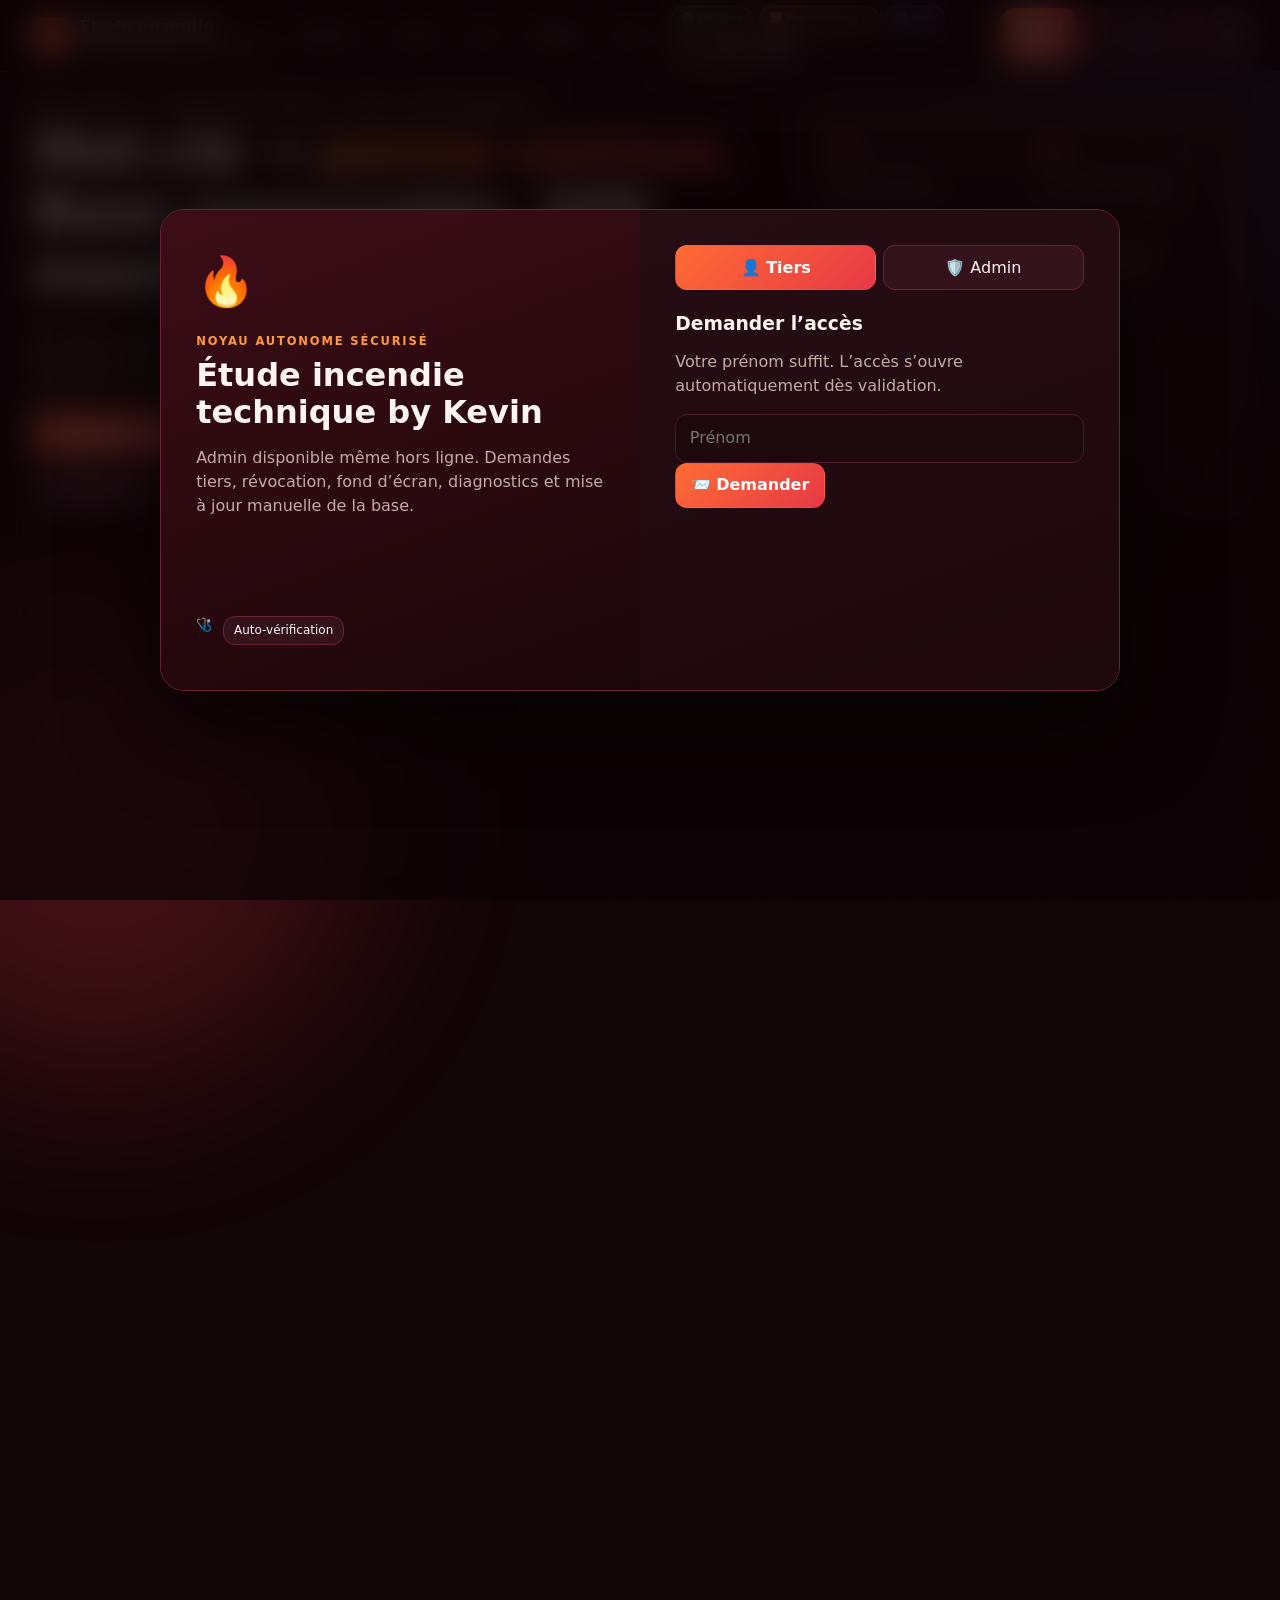
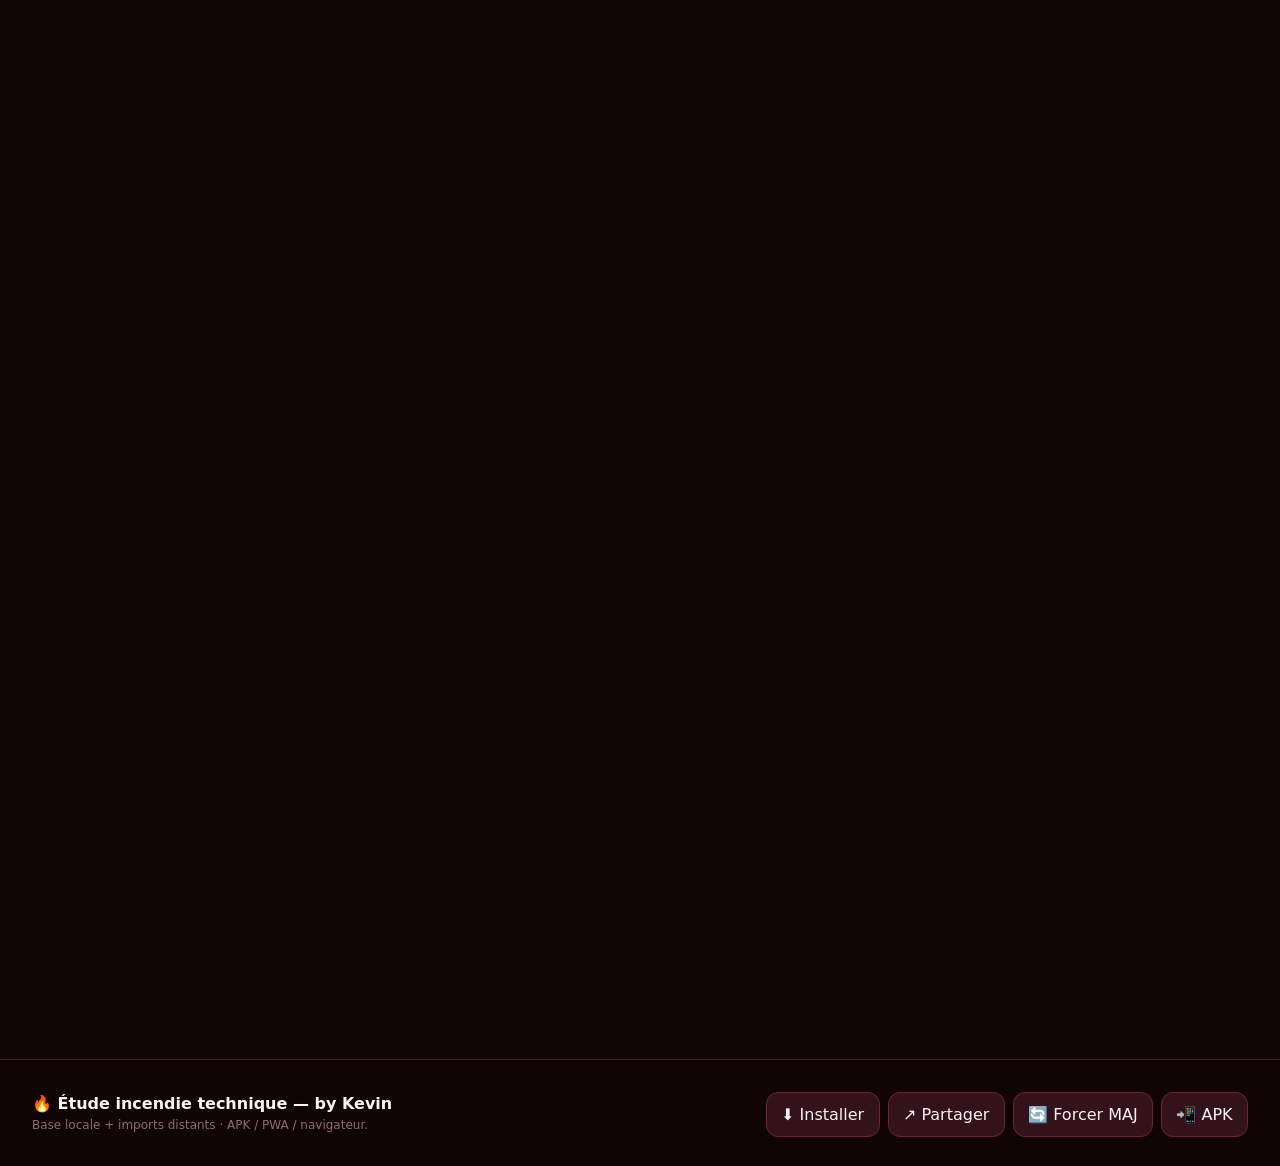
==== commit 76830ecd: "Update print statement from 'Hello' to 'Goodbye'" ====
--- a/index.html
+++ b/index.html
@@ -4,7 +4,7 @@
 <meta charset="utf-8">
 <meta name="viewport" content="width=device-width,initial-scale=1,viewport-fit=cover">
 <meta name="theme-color" content="#120507">
-<meta name="description" content="Étude incendie technique by Kevin — moteur scientifique, auto-vérification APK, connexions, partage, accès admin.">
+<meta name="description" content="Étude incendie technique by Kevin — analyse causale, pannes connues, mise à jour manuelle multi-sources, auto-vérification APK.">
 <title>Étude incendie technique — by Kevin</title>
 <link rel="manifest" href="manifest.json">
 <link rel="icon" href="images/icon.svg" type="image/svg+xml">
@@ -12,7 +12,7 @@
 :root{--bg:#120507;--bg2:#1d080d;--surface:#260d14;--surface2:#33121c;--line:#4a1a26;--line2:#6b2333;--fire:#ff6b35;--fire2:#ff9a3d;--red:#e63946;--blue:#2f9bff;--green:#39d98a;--amber:#ffb020;--violet:#b16dff;--text:#fff4ef;--muted:#c9a9a4;--dim:#8f6f6b;--r:16px;--shadow:0 18px 50px rgba(0,0,0,.45);--head:72px;--ease:cubic-bezier(.22,.9,.25,1)}
 *{box-sizing:border-box}html{scroll-behavior:smooth;scroll-padding-top:calc(var(--head) + 18px)}body{margin:0;background:var(--bg);color:var(--text);font-family:Inter,system-ui,-apple-system,"Segoe UI",Roboto,sans-serif;line-height:1.5;overflow-x:hidden}body.locked{overflow:hidden}
 ::selection{background:var(--fire);color:#1a0609}::-webkit-scrollbar{width:11px;height:11px}::-webkit-scrollbar-track{background:#1c070c}::-webkit-scrollbar-thumb{background:linear-gradient(180deg,var(--fire),var(--red));border-radius:99px;border:2px solid #1c070c}*{scrollbar-width:thin;scrollbar-color:var(--fire) #1c070c}
-a{color:var(--fire2)}button,input,select,textarea{font:inherit}button{cursor:pointer;border:1px solid var(--line2);background:var(--surface2);color:var(--text);border-radius:12px;padding:.6rem .9rem;transition:transform .18s var(--ease),border-color .18s,box-shadow .18s}button:hover{transform:translateY(-2px);border-color:var(--fire);box-shadow:0 8px 22px rgba(255,107,53,.18)}button:active{transform:none}input,select,textarea{width:100%;background:#1d080d;color:var(--text);border:1px solid var(--line);border-radius:12px;padding:.7rem .85rem;outline:none}input:focus,select:focus,textarea:focus{border-color:var(--fire);box-shadow:0 0 0 3px rgba(255,107,53,.16)}textarea{min-height:80px;resize:vertical}select{appearance:none;background-image:linear-gradient(45deg,transparent 50%,var(--fire2) 50%),linear-gradient(135deg,var(--fire2) 50%,transparent 50%);background-position:calc(100% - 18px) 55%,calc(100% - 13px) 55%;background-size:5px 5px;background-repeat:no-repeat;padding-right:2.2rem}[hidden]{display:none!important}
+a{color:var(--fire2)}button,input,select,textarea{font:inherit}button{cursor:pointer;border:1px solid var(--line2);background:var(--surface2);color:var(--text);border-radius:12px;padding:.6rem .9rem;transition:transform .18s var(--ease),border-color .18s,box-shadow .18s}button:hover{transform:translateY(-2px);border-color:var(--fire);box-shadow:0 8px 22px rgba(255,107,53,.18)}button:active{transform:none}button:disabled{opacity:.5;cursor:not-allowed;transform:none}input,select,textarea{width:100%;background:#1d080d;color:var(--text);border:1px solid var(--line);border-radius:12px;padding:.7rem .85rem;outline:none}input:focus,select:focus,textarea:focus{border-color:var(--fire);box-shadow:0 0 0 3px rgba(255,107,53,.16)}textarea{min-height:80px;resize:vertical}select{appearance:none;background-image:linear-gradient(45deg,transparent 50%,var(--fire2) 50%),linear-gradient(135deg,var(--fire2) 50%,transparent 50%);background-position:calc(100% - 18px) 55%,calc(100% - 13px) 55%;background-size:5px 5px;background-repeat:no-repeat;padding-right:2.2rem}[hidden]{display:none!important}
 .bg-glow{position:fixed;border-radius:50%;filter:blur(90px);opacity:.22;z-index:-3;pointer-events:none}.g1{width:520px;height:520px;background:var(--red);left:-160px;bottom:-180px}.g2{width:460px;height:460px;background:var(--blue);right:-140px;top:-120px;opacity:.13}#embers{position:fixed;inset:0;z-index:-2;pointer-events:none;opacity:.7}#wpLayer{position:fixed;inset:0;z-index:-4;background:center/cover no-repeat;transition:opacity .5s}.grain{position:fixed;inset:0;z-index:-1;pointer-events:none;opacity:.05;background-image:url("data:image/svg+xml,%3Csvg xmlns='http://www.w3.org/2000/svg' width='140' height='140'%3E%3Cfilter id='n'%3E%3CfeTurbulence type='fractalNoise' baseFrequency='.9' numOctaves='2'/%3E%3C/filter%3E%3Crect width='140' height='140' filter='url(%23n)' opacity='.6'/%3E%3C/svg%3E")}
 header{position:fixed;top:0;left:0;right:0;height:var(--head);z-index:100;display:flex;align-items:center;gap:.8rem;padding:0 clamp(.8rem,3vw,2rem);background:rgba(18,5,7,.86);backdrop-filter:blur(14px);border-bottom:1px solid var(--line)}
 .brand{display:flex;align-items:center;gap:.6rem;font-weight:800;white-space:nowrap}.brand .mark{width:38px;height:38px;border-radius:12px;display:grid;place-items:center;background:linear-gradient(135deg,var(--fire),var(--red))}.brand small{display:block;color:var(--fire2);font-size:.68rem;letter-spacing:.12em;text-transform:uppercase}
@@ -23,134 +23,78 @@
 .hero{display:grid;grid-template-columns:1.25fr .75fr;gap:1.4rem;align-items:stretch}.hero h1{font-size:clamp(2rem,5vw,3.3rem);letter-spacing:-.03em;margin:.4rem 0 .8rem}.hero h1 em{font-style:normal;background:linear-gradient(90deg,var(--fire2),var(--fire),var(--red));-webkit-background-clip:text;background-clip:text;color:transparent}.hero-actions{display:flex;gap:.6rem;flex-wrap:wrap;margin-top:1.2rem}.btn-fire{background:linear-gradient(135deg,var(--fire),var(--red));border-color:transparent;color:#fff;font-weight:800}.btn-ghost{background:transparent}.stats{display:grid;grid-template-columns:repeat(2,1fr);gap:.8rem}.stat{padding:1rem;border-radius:14px;border:1px solid var(--line);background:rgba(38,13,20,.7)}.stat b{display:block;font-size:1.6rem;color:var(--fire2);font-family:ui-monospace,monospace}.stat span{font-size:.78rem;color:var(--muted)}.mini-step{display:flex;gap:.7rem;padding:.6rem 0;border-bottom:1px dashed var(--line)}.mini-step:last-child{border:0}.mini-step b{color:var(--fire2);font-family:ui-monospace,monospace;font-size:.8rem}.mini-step span{font-size:.85rem;color:var(--muted)}
 .search-box{display:flex;gap:.6rem;align-items:center;background:linear-gradient(160deg,#2d0f17,#1d080d);border:1px solid var(--line2);border-radius:18px;padding:.8rem;box-shadow:var(--shadow)}.search-box .ico{font-size:1.3rem}.search-box input{flex:1;border:0;background:transparent;font-size:1.05rem;box-shadow:none}.search-box select{width:auto;min-width:150px}.search-box button{white-space:nowrap}.chips{display:flex;gap:.4rem;flex-wrap:wrap;margin:.8rem 0}.chip{font-size:.75rem;padding:.3rem .7rem;border-radius:99px;border:1px solid var(--line2);background:var(--surface);color:var(--fire2);cursor:pointer}.chip:hover{background:var(--fire);color:#1a0609}.chip.muted{color:var(--muted);cursor:default}.results{display:grid;gap:.5rem}.result-group{font-size:.72rem;text-transform:uppercase;letter-spacing:.12em;color:var(--fire2);font-weight:800;margin:.7rem 0 .2rem}.result{display:flex;justify-content:space-between;gap:.8rem;align-items:center;padding:.75rem .9rem;border-radius:12px;border:1px solid var(--line);background:rgba(38,13,20,.6);cursor:pointer;border-left:3px solid transparent}.result:hover,.result.active{background:var(--surface2);border-left-color:var(--fire)}.result small{display:block;color:var(--muted);font-size:.75rem}.empty{padding:1.4rem;text-align:center;color:var(--muted);border:1px dashed var(--line2);border-radius:14px}
 .analysis-box{background:linear-gradient(160deg,#2d0f17,#1d080d);border:1px solid var(--line2);border-radius:20px;padding:1.1rem;box-shadow:var(--shadow)}.analysis-input{display:flex;gap:.6rem;flex-wrap:wrap}.analysis-input input{flex:1;min-width:240px;font-size:1.05rem}.analysis-head{display:flex;justify-content:space-between;gap:1rem;flex-wrap:wrap;margin:1rem 0}.analysis-actions{display:flex;gap:.4rem;flex-wrap:wrap}.verdict{display:grid;grid-template-columns:repeat(auto-fit,minmax(150px,1fr));gap:.6rem;margin:.8rem 0}.verdict div{padding:.7rem;border-radius:12px;border:1px solid var(--line);background:#20080d}.verdict b{display:block;font-size:.68rem;text-transform:uppercase;color:var(--dim)}.verdict span{font-weight:800}.chain{display:grid;grid-template-columns:repeat(5,1fr);gap:.8rem;margin:1rem 0}.node{padding:.9rem;border-radius:14px;border:1px solid var(--line);background:#20080d;min-height:150px}.node h4{margin:0 0 .5rem;font-size:.76rem;text-transform:uppercase;letter-spacing:.08em}.node p,.node ul{font-size:.83rem;color:var(--muted)}.node ul{padding-left:1.1rem}.node.o{border-top:3px solid var(--fire)}.node.o h4{color:var(--fire2)}.node.m{border-top:3px solid var(--amber)}.node.m h4{color:var(--amber)}.node.r{border-top:3px solid var(--blue)}.node.r h4{color:#9fd0ff}.node.c{border-top:3px solid var(--red)}.node.c h4{color:#ff9aa2}.node.a{border-top:3px solid var(--green)}.node.a h4{color:var(--green)}.analysis-details{display:grid;grid-template-columns:repeat(auto-fit,minmax(240px,1fr));gap:.8rem}.detail{padding:.9rem;border-radius:14px;border:1px solid var(--line);background:rgba(38,13,20,.6)}.detail h4{margin:0 0 .5rem;color:var(--fire2)}.detail ul{margin:0;padding-left:1.1rem;font-size:.84rem;color:var(--muted)}.analysis-note{padding:.9rem;border-radius:14px;border:1px solid rgba(47,155,255,.3);background:rgba(47,155,255,.07);font-size:.86rem;color:var(--muted);margin:.8rem 0}.analysis-note b{color:#9fd0ff}.analysis-note.warn{border-color:rgba(255,176,32,.35);background:rgba(255,176,32,.08)}.analysis-note.warn b{color:var(--amber)}.analysis-sources,.analysis-related{display:flex;gap:.5rem;flex-wrap:wrap;margin:.8rem 0}.analysis-sources a{font-size:.8rem;padding:.35rem .7rem;border-radius:99px;border:1px solid var(--line2);background:#20080d;text-decoration:none}
-.filters{display:flex;gap:.6rem;flex-wrap:wrap;padding:.9rem;border-radius:16px;border:1px solid var(--line);background:rgba(38,13,20,.75);margin-bottom:1rem}.filters select{width:auto;min-width:140px;flex:1}.filters input{flex:2;min-width:190px}.count{margin-left:auto;color:var(--fire2);font-weight:800;font-size:.85rem}.bulkbar{display:flex;gap:.5rem;flex-wrap:wrap;align-items:center;margin-bottom:.8rem;padding:.7rem;border-radius:14px;border:1px solid var(--line);background:#20080d}.bulkbar input{width:auto}.lib-grid{display:grid;grid-template-columns:repeat(auto-fill,minmax(290px,1fr));gap:1rem}.record{background:linear-gradient(165deg,var(--surface),#1c070c);border:1px solid var(--line);border-radius:18px;padding:1rem;display:flex;flex-direction:column;gap:.6rem;animation:cardIn .5s var(--ease) both}.record.selected{border-color:var(--fire)}.record.dragging{opacity:.45}@keyframes cardIn{from{opacity:0;transform:translateY(18px)}to{opacity:1;transform:none}}.record-top{display:flex;justify-content:space-between;font-size:.7rem;font-weight:800;padding:.35rem .6rem;border-radius:9px}.record-top.th{background:rgba(255,107,53,.22);color:var(--fire2)}.record-top.ev{background:rgba(47,155,255,.22);color:#9fd0ff}.record .cause{color:var(--muted);font-size:.85rem;flex:1}.tags{display:flex;flex-wrap:wrap;gap:.3rem}.tag{font-size:.68rem;padding:.18rem .55rem;border-radius:99px;background:#20080d;border:1px solid var(--line);color:var(--muted)}.tag.sev{border-color:rgba(230,57,70,.5);color:#ff9aa2}.tag.dtc{border-color:rgba(255,176,32,.5);color:var(--amber)}.record-actions{display:flex;gap:.4rem;flex-wrap:wrap}.record-actions button{flex:1;padding:.5rem;font-size:.76rem;min-width:84px}.record-tools{display:flex;gap:.4rem;align-items:center}.record-tools input{width:auto}.record-more{font-size:.82rem;color:var(--muted);border-top:1px dashed var(--line);padding-top:.6rem}.drag{cursor:grab;color:var(--dim)}
+.filters{display:flex;gap:.6rem;flex-wrap:wrap;padding:.9rem;border-radius:16px;border:1px solid var(--line);background:rgba(38,13,20,.75);margin-bottom:1rem}.filters select{width:auto;min-width:140px;flex:1}.filters input{flex:2;min-width:190px}.count{margin-left:auto;color:var(--fire2);font-weight:800;font-size:.85rem}.bulkbar{display:flex;gap:.5rem;flex-wrap:wrap;align-items:center;margin-bottom:.8rem;padding:.7rem;border-radius:14px;border:1px solid var(--line);background:#20080d}.bulkbar input{width:auto}.lib-grid{display:grid;grid-template-columns:repeat(auto-fill,minmax(290px,1fr));gap:1rem}.record{background:linear-gradient(165deg,var(--surface),#1c070c);border:1px solid var(--line);border-radius:18px;padding:1rem;display:flex;flex-direction:column;gap:.6rem;animation:cardIn .5s var(--ease) both}.record.selected{border-color:var(--fire)}.record.dragging{opacity:.45}@keyframes cardIn{from{opacity:0;transform:translateY(18px)}to{opacity:1;transform:none}}.record-top{display:flex;justify-content:space-between;font-size:.7rem;font-weight:800;padding:.35rem .6rem;border-radius:9px}.record-top.th{background:rgba(255,107,53,.22);color:var(--fire2)}.record-top.ev{background:rgba(47,155,255,.22);color:#9fd0ff}.record .cause{color:var(--muted);font-size:.85rem;flex:1}.tags{display:flex;flex-wrap:wrap;gap:.3rem}.tag{font-size:.68rem;padding:.18rem .55rem;border-radius:99px;background:#20080d;border:1px solid var(--line);color:var(--muted)}.tag.sev{border-color:rgba(230,57,70,.5);color:#ff9aa2}.tag.dtc{border-color:rgba(255,176,32,.5);color:var(--amber)}.tag.src{border-color:rgba(47,155,255,.5);color:#9fd0ff}.record-actions{display:flex;gap:.4rem;flex-wrap:wrap}.record-actions button{flex:1;padding:.5rem;font-size:.76rem;min-width:84px}.record-tools{display:flex;gap:.4rem;align-items:center}.record-tools input{width:auto}.record-more{font-size:.82rem;color:var(--muted);border-top:1px dashed var(--line);padding-top:.6rem}.drag{cursor:grab;color:var(--dim)}
 .steps{display:grid;grid-template-columns:repeat(auto-fit,minmax(230px,1fr));gap:.9rem}.step{padding:1rem;border-radius:16px;border:1px solid var(--line);background:linear-gradient(160deg,var(--surface),#1c070c);position:relative}.step:before{content:attr(data-n);position:absolute;right:.6rem;top:.2rem;font-size:2.6rem;font-weight:900;color:rgba(255,107,53,.12)}.step b{color:var(--fire2);display:block;margin-bottom:.3rem}.step span{font-size:.85rem;color:var(--muted)}.table-wrap{overflow-x:auto;border-radius:14px;border:1px solid var(--line)}table{width:100%;border-collapse:collapse;font-size:.88rem}th,td{padding:.65rem;text-align:left;border-bottom:1px solid var(--line)}th{color:var(--fire2);font-size:.75rem;text-transform:uppercase}
 .portals{display:grid;grid-template-columns:repeat(auto-fit,minmax(200px,1fr));gap:.8rem;margin-bottom:1rem}.portal{display:block;padding:.9rem;border-radius:14px;border:1px solid var(--line);background:#20080d;text-decoration:none;color:var(--text)}.portal b{display:block;color:var(--fire2)}.portal span{font-size:.8rem;color:var(--muted)}.ref-list{display:grid;gap:.5rem}.ref{display:flex;justify-content:space-between;gap:.8rem;padding:.7rem .9rem;border-radius:12px;border:1px solid var(--line);background:rgba(38,13,20,.6)}.ref small{display:block;color:var(--muted);font-size:.75rem}
 .admin-grid{display:grid;grid-template-columns:repeat(auto-fit,minmax(300px,1fr));gap:1rem}.req{padding:.7rem;border-radius:12px;border:1px solid var(--line);background:#20080d;margin-bottom:.6rem}.req-head{display:flex;justify-content:space-between;gap:.5rem;flex-wrap:wrap}.req-actions{display:flex;gap:.35rem;flex-wrap:wrap;margin-top:.5rem}.req-actions button{padding:.35rem .55rem;font-size:.75rem}.badge{font-size:.68rem;padding:.18rem .55rem;border-radius:99px;border:1px solid var(--line2)}.badge.granted{color:var(--green)}.badge.denied,.badge.revoked{color:var(--red)}.badge.pending{color:var(--amber)}.danger{border-color:rgba(230,57,70,.5);color:#ff9aa2}.wp-preview{height:120px;border-radius:12px;border:1px solid var(--line);background:#1d080d center/cover;margin:.6rem 0;display:grid;place-items:center;color:var(--dim);font-size:.8rem}
 footer{border-top:1px solid var(--line);padding:2rem;display:flex;justify-content:space-between;gap:1rem;flex-wrap:wrap;background:rgba(18,5,7,.7)}
 #gate{position:fixed;inset:0;z-index:500;display:grid;place-items:center;padding:1rem;background:rgba(12,3,6,.76);backdrop-filter:blur(16px)}.gate-card{width:min(960px,100%);display:grid;grid-template-columns:1fr 1fr;border-radius:24px;overflow:hidden;border:1px solid var(--line2);box-shadow:0 30px 90px rgba(0,0,0,.6)}.gate-visual{padding:2.2rem;background:linear-gradient(160deg,#3d0d16,#1a0609);display:flex;flex-direction:column;justify-content:space-between;min-height:480px}.gate-form{padding:2.2rem;background:linear-gradient(160deg,#260d14,#1d080d)}.tabs{display:flex;gap:.4rem;margin-bottom:1.4rem}.tabs button{flex:1}.tabs button.active{background:linear-gradient(135deg,var(--fire),var(--red));border-color:transparent;color:#fff;font-weight:800}.gate-status{margin-top:1rem;padding:.9rem;border-radius:12px;border:1px solid var(--line);background:#20080d;font-size:.85rem}.gate-status.pending{border-color:rgba(255,176,32,.4)}.gate-status.denied,.gate-status.revoked{border-color:rgba(230,57,70,.4)}.shake{animation:shake .4s}@keyframes shake{20%,60%{transform:translateX(-6px)}40%,80%{transform:translateX(6px)}}
 #deck{position:fixed;inset:0;z-index:600;background:radial-gradient(1100px 700px at 50% -10%,#4a1020,#120407 70%);display:flex;flex-direction:column}.deck-bar{height:5px;background:#260d14}#deckProgress{height:100%;width:0;background:linear-gradient(90deg,var(--fire),var(--fire2))}.deck-head,.deck-nav,.deck-foot{display:flex;justify-content:space-between;align-items:center;gap:.8rem;padding:.8rem 1.2rem}.deck-head span{overflow:hidden;text-overflow:ellipsis;white-space:nowrap}.deck-btns,.dots{display:flex;gap:.4rem}.deck-slide{flex:1;display:flex;flex-direction:column;justify-content:center;width:min(940px,92%);margin:0 auto;padding:1rem;overflow:auto}.deck-slide.anim{animation:slideIn .4s var(--ease)}@keyframes slideIn{from{opacity:0;transform:translateX(34px)}to{opacity:1;transform:none}}.deck-slide h3{color:var(--fire2);text-transform:uppercase;letter-spacing:.1em}.deck-slide .big{font-size:clamp(1.15rem,2.8vw,1.8rem);font-weight:700}.deck-slide ul{font-size:clamp(1rem,2.2vw,1.3rem);line-height:1.7}.deck-cover{text-align:center}.energy-big{display:inline-block;padding:.4rem 1rem;border-radius:99px;font-size:.78rem;font-weight:900}.energy-big.th{background:rgba(255,107,53,.2);color:var(--fire2)}.energy-big.ev{background:rgba(47,155,255,.2);color:#9fd0ff}.dot{width:9px;height:9px;border-radius:50%;background:var(--line2)}.dot.on{background:var(--fire);transform:scale(1.3)}.deck-overview{position:absolute;inset:64px 0 0;overflow:auto;background:rgba(12,3,6,.97);padding:1.2rem;display:grid;grid-template-columns:repeat(auto-fill,minmax(240px,1fr));gap:.8rem;align-content:start}.ov{text-align:left;padding:.9rem;border-radius:14px;border:1px solid var(--line);background:var(--surface);color:var(--text)}.ov.active{border-color:var(--fire)}.ov small{color:var(--muted)}
-#drawer,#editor,#diagDrawer{position:fixed;inset:0;z-index:650;background:rgba(12,3,6,.66);backdrop-filter:blur(6px);display:flex;justify-content:flex-end}#diagDrawer{z-index:700}.drawer-card{width:min(600px,100%);height:100%;overflow:auto;background:linear-gradient(180deg,#260d14,#120507);border-left:1px solid var(--line2);padding:1.4rem;animation:drawerIn .35s var(--ease)}@keyframes drawerIn{from{transform:translateX(100%)}to{transform:none}}.drawer-close{float:right;padding:.4rem .6rem}.drawer-card .body{color:var(--muted);font-size:.92rem;margin:1rem 0}.editor-form{display:grid;gap:.6rem}.editor-form label{font-size:.72rem;color:var(--fire2);font-weight:800;text-transform:uppercase}
+#drawer,#editor,#diagDrawer,#updateDrawer{position:fixed;inset:0;z-index:650;background:rgba(12,3,6,.66);backdrop-filter:blur(6px);display:flex;justify-content:flex-end}#diagDrawer,#updateDrawer{z-index:700}.drawer-card{width:min(640px,100%);height:100%;overflow:auto;background:linear-gradient(180deg,#260d14,#120507);border-left:1px solid var(--line2);padding:1.4rem;animation:drawerIn .35s var(--ease)}@keyframes drawerIn{from{transform:translateX(100%)}to{transform:none}}.drawer-close{float:right;padding:.4rem .6rem}.drawer-card .body{color:var(--muted);font-size:.92rem;margin:1rem 0}.editor-form{display:grid;gap:.6rem}.editor-form label{font-size:.72rem;color:var(--fire2);font-weight:800;text-transform:uppercase}
 .diag-grid{display:grid;grid-template-columns:repeat(auto-fit,minmax(220px,1fr));gap:.6rem;margin:1rem 0}.diag{padding:.8rem;border-radius:12px;border:1px solid var(--line);background:#20080d}.diag b{display:block;font-size:.8rem}.diag span{font-size:.75rem;color:var(--muted)}.diag.ok{border-left:3px solid var(--green)}.diag.warn{border-left:3px solid var(--amber)}.diag.fail{border-left:3px solid var(--red)}.journal{max-height:220px;overflow:auto;border:1px solid var(--line);border-radius:12px;padding:.6rem;background:#1d080d;font-size:.78rem}.journal div{padding:.25rem 0;border-bottom:1px dashed var(--line)}.journal div:last-child{border:0}
+.src{padding:.8rem;border-radius:14px;border:1px solid var(--line);background:#20080d;margin-bottom:.6rem}.src-head{display:flex;justify-content:space-between;gap:.6rem;align-items:center;flex-wrap:wrap}.src-head b{font-size:.9rem}.src-head small{display:block;color:var(--muted);font-size:.72rem;word-break:break-all}.src-meta{display:flex;gap:.4rem;flex-wrap:wrap;margin-top:.5rem}.src-log{max-height:240px;overflow:auto;border:1px solid var(--line);border-radius:12px;padding:.6rem;background:#1d080d;font-size:.76rem;margin-top:.8rem}.src-log div{padding:.22rem 0;border-bottom:1px dashed var(--line)}.src-log div:last-child{border:0}.src-log .ok{color:var(--green)}.src-log .warn{color:var(--amber)}.src-log .fail{color:#ff9aa2}.progress{height:6px;border-radius:99px;background:#2a0e15;overflow:hidden;margin:.6rem 0}.progress i{display:block;height:100%;width:0;background:linear-gradient(90deg,var(--fire),var(--fire2));transition:width .3s}
 #recoveryBanner{position:fixed;left:50%;top:calc(var(--head) + 8px);transform:translateX(-50%);z-index:400;width:min(720px,94vw);padding:.8rem 1rem;border-radius:14px;border:1px solid rgba(255,176,32,.5);background:rgba(60,30,5,.95);color:#ffe6bd;display:flex;gap:.8rem;align-items:center;justify-content:space-between;flex-wrap:wrap;font-size:.85rem}
 #toasts{position:fixed;left:50%;bottom:1.2rem;transform:translateX(-50%);z-index:800;display:grid;gap:.5rem;width:min(560px,92vw)}.toast{padding:.8rem 1rem;border-radius:14px;background:linear-gradient(135deg,var(--fire),var(--red));color:#fff;font-weight:700;box-shadow:0 14px 40px rgba(0,0,0,.5);animation:toastIn .35s var(--ease)}.toast.undo{background:linear-gradient(135deg,var(--blue),var(--violet))}@keyframes toastIn{from{opacity:0;transform:translateY(20px)}to{opacity:1;transform:none}}
 @media(max-width:1020px){nav{display:none}#menuBtn{display:block}nav.open{display:flex;position:absolute;top:var(--head);left:0;right:0;flex-direction:column;background:rgba(18,5,7,.98);padding:.8rem;border-bottom:1px solid var(--line)}.hero{grid-template-columns:1fr}.chain{grid-template-columns:repeat(2,1fr)}}
 @media(max-width:760px){:root{--head:64px}.brand small{display:none}.head-actions .optional{display:none}.gate-card{grid-template-columns:1fr}.gate-visual{min-height:auto;padding:1.5rem}.gate-form{padding:1.5rem}.search-box{flex-wrap:wrap}.search-box input{min-width:100%;order:-1}.chain{grid-template-columns:1fr}.analysis-input{flex-direction:column}.analysis-input input{min-width:0}.deck-foot{flex-wrap:wrap;justify-content:center}}
-@media print{header,footer,#gate,#deck,#drawer,#editor,#diagDrawer,#toasts,.bg-glow,#embers,.grain,#recoveryBanner,.analysis-input,.analysis-actions,.filters,.bulkbar,#recherche,#bibliotheque,#methode,#veille,#admin{display:none!important}body{background:#fff;color:#111}.analysis-box,.node,.detail,.analysis-note{background:#fff;border:1px solid #ccc;color:#111}.node p,.node ul,.detail ul{color:#333}main{padding:0}section{opacity:1;transform:none}}
+@media print{header,footer,#gate,#deck,#drawer,#editor,#diagDrawer,#updateDrawer,#toasts,.bg-glow,#embers,.grain,#recoveryBanner,.analysis-input,.analysis-actions,.filters,.bulkbar,#recherche,#bibliotheque,#methode,#veille,#admin{display:none!important}body{background:#fff;color:#111}.analysis-box,.node,.detail,.analysis-note{background:#fff;border:1px solid #ccc;color:#111}.node p,.node ul,.detail ul{color:#333}main{padding:0}section{opacity:1;transform:none}}
 </style>
 </head>
 <body class="locked">
 <div id="wpLayer"></div><div class="bg-glow g1"></div><div class="bg-glow g2"></div><canvas id="embers"></canvas><div class="grain"></div>
 
-<div id="recoveryBanner" hidden>
-  <span id="recoveryText">Vérification nécessaire.</span>
-  <button id="recoveryBtn">🛠️ Réparer / recharger</button>
-</div>
+<div id="recoveryBanner" hidden><span id="recoveryText">Vérification nécessaire.</span><button id="recoveryBtn">🛠️ Réparer / recharger</button></div>
 
 <header>
-  <div class="brand"><span class="mark">🔥</span><span>Étude incendie<small>Auto-vérification · by Kevin</small></span></div>
+  <div class="brand"><span class="mark">🔥</span><span>Étude incendie<small>Base massive · by Kevin</small></span></div>
   <button id="menuBtn">☰</button>
-  <nav id="nav">
-    <a href="#recherche">Recherche</a><a href="#analyse">Analyse</a><a href="#bibliotheque">Base</a><a href="#methode">Méthode</a><a href="#veille">Veille</a><a href="#admin" id="navAdmin">Admin</a>
-  </nav>
-  <div class="pills">
-    <span class="pill" id="netBadge">…</span><span class="pill" id="syncBadge">…</span><span class="pill info" id="modeBadge">…</span><span class="pill" id="diagPill">🩺 …</span><span class="pill info" id="btBadge" hidden>🔵</span>
-  </div>
-  <div class="head-actions">
-    <button id="diagBtn">🩺 Vérif</button><button id="btBtn" class="optional">🔵 BT</button><button id="installBtn" hidden>⬇️ Installer</button><button id="shareBtn" class="optional">↗ Partager</button><button id="adminBtn">🛡️ Admin</button>
-  </div>
+  <nav id="nav"><a href="#recherche">Recherche</a><a href="#analyse">Analyse</a><a href="#bibliotheque">Base</a><a href="#methode">Méthode</a><a href="#veille">Veille</a><a href="#admin" id="navAdmin">Admin</a></nav>
+  <div class="pills"><span class="pill" id="netBadge">…</span><span class="pill" id="syncBadge">…</span><span class="pill info" id="modeBadge">…</span><span class="pill" id="diagPill">🩺 …</span><span class="pill info" id="updPill">🔄 …</span><span class="pill info" id="btBadge" hidden>🔵</span></div>
+  <div class="head-actions"><button id="updateBtn" class="btn-fire">🔄 MAJ pannes</button><button id="diagBtn">🩺</button><button id="btBtn" class="optional">🔵</button><button id="installBtn" hidden>⬇️</button><button id="shareBtn" class="optional">↗</button><button id="adminBtn">🛡️</button></div>
 </header>
 
 <main>
   <section class="hero in" id="accueil">
     <div>
-      <div class="eyebrow">APK fiable · admin corrigé · auto-vérification à chaque étape</div>
-      <h1>Mot-clé → <em>panne connue.</em><br>Connexion → contrôle → preuve.</h1>
-      <p class="lead">Noyau autonome de connexion/admin : même si le module d’analyse est en cours de chargement, l’accès administrateur, les demandes tiers, le partage, le fond d’écran et les diagnostics restent opérationnels.</p>
-      <div class="hero-actions">
-        <button class="btn-fire" id="heroSearch">🔎 Rechercher</button>
-        <button class="btn-fire" id="heroAnalyze">🧠 Courroie humide</button>
-        <button id="heroPresent">📽️ Présenter</button>
-        <button class="btn-ghost" id="heroMethod">🧭 Méthode</button>
-      </div>
+      <div class="eyebrow">Base locale + sources distantes · mise à jour manuelle</div>
+      <h1>Mot-clé → <em>panne connue.</em><br>Base renouvelée, APK massive.</h1>
+      <p class="lead">Le bouton « MAJ pannes » actualise les pannes connues depuis TechKevin 2026 et Auto-Diagnostic, extrait les données utiles, les normalise et les fusionne en complément de la base locale existante.</p>
+      <div class="hero-actions"><button class="btn-fire" id="heroSearch">🔎 Rechercher</button><button class="btn-fire" id="heroAnalyze">🧠 Courroie humide</button><button id="heroUpdate">🔄 Mettre à jour la base</button><button id="heroPresent">📽️ Présenter</button><button class="btn-ghost" id="heroMethod">🧭 Méthode</button></div>
     </div>
     <div class="card">
-      <div class="stats">
-        <div class="stat"><b id="statRecords">0</b><span>fiches causales</span></div>
-        <div class="stat"><b id="statSystems">0</b><span>systèmes</span></div>
-        <div class="stat"><b id="statDtc">0</b><span>DTC</span></div>
-        <div class="stat"><b id="statVersion">—</b><span>version installée</span></div>
-      </div>
-      <div style="margin-top:1rem">
-        <div class="mini-step"><b>01</b><span>Connexion admin masquée + session persistante courte</span></div>
-        <div class="mini-step"><b>02</b><span>Canal SSE + file hors ligne + historique 12 h</span></div>
-        <div class="mini-step"><b>03</b><span>Partage natif, copie lien, APK/PWA, repair cache</span></div>
-      </div>
+      <div class="stats"><div class="stat"><b id="statRecords">0</b><span>fiches causales</span></div><div class="stat"><b id="statImported">0</b><span>importées distantes</span></div><div class="stat"><b id="statSystems">0</b><span>systèmes</span></div><div class="stat"><b id="statVersion">—</b><span>version</span></div></div>
+      <div style="margin-top:1rem"><div class="mini-step"><b>01</b><span>Base locale JSON embarquée</span></div><div class="mini-step"><b>02</b><span>Actualisation manuelle multi-sources</span></div><div class="mini-step"><b>03</b><span>Fusion, dédoublonnage, renouvellement</span></div></div>
     </div>
   </section>
 
-  <section id="recherche">
-    <div class="section-head"><div><div class="eyebrow">Moteur unifié</div><h2><span class="idx">01</span>Recherche prédictive</h2></div></div>
-    <div class="search-box"><span class="ico">🔎</span><input id="q" autocomplete="off" placeholder="courroie humide, crépine, FAP, runaway, 12V…"><select id="qScope"><option value="all">Tous</option><option value="record">Pannes</option><option value="dtc">DTC</option><option value="method">Méthode</option><option value="ref">Veille</option></select><button id="searchBtn">Résultats</button><button class="btn-fire" id="analyzeSearchBtn">🧠 Analyser</button></div>
-    <div class="chips" id="chips"></div><div class="results" id="results"></div>
-  </section>
+  <section id="recherche"><div class="section-head"><div><div class="eyebrow">Moteur unifié</div><h2><span class="idx">01</span>Recherche prédictive</h2></div></div><div class="search-box"><span class="ico">🔎</span><input id="q" autocomplete="off" placeholder="courroie humide, crépine, FAP, runaway, 12V…"><select id="qScope"><option value="all">Tous</option><option value="record">Pannes</option><option value="dtc">DTC</option><option value="method">Méthode</option><option value="ref">Veille</option></select><button id="searchBtn">Résultats</button><button class="btn-fire" id="analyzeSearchBtn">🧠 Analyser</button></div><div class="chips" id="chips"></div><div class="results" id="results"></div></section>
 
-  <section id="analyse">
-    <div class="section-head"><div><div class="eyebrow">Analyse causale</div><h2><span class="idx">02</span>Origine → mécanisme → conséquences</h2></div></div>
-    <div class="analysis-box">
-      <div class="analysis-input"><input id="aInput" autocomplete="off" placeholder="Mot-clé à analyser"><button class="btn-fire" id="aBtn">🧠 Analyser</button></div>
-      <div class="chips" id="aQuick"></div><div id="analysisResult"></div>
-    </div>
-  </section>
+  <section id="analyse"><div class="section-head"><div><div class="eyebrow">Analyse causale</div><h2><span class="idx">02</span>Origine → mécanisme → conséquences</h2></div></div><div class="analysis-box"><div class="analysis-input"><input id="aInput" autocomplete="off" placeholder="Mot-clé à analyser"><button class="btn-fire" id="aBtn">🧠 Analyser</button></div><div class="chips" id="aQuick"></div><div id="analysisResult"></div></div></section>
 
-  <section id="bibliotheque">
-    <div class="section-head"><div><div class="eyebrow">Base locale</div><h2><span class="idx">03</span>Bibliothèque</h2></div><div class="row"><button id="resetLib">↺</button><button id="exportBtn">⬇️ Export</button><button id="importBtn" hidden>⬆️ Import</button><button id="addRecordBtn" class="btn-fire" hidden>＋ Fiche</button><button id="presentLib" class="btn-fire">📽️ Présenter</button></div></div>
-    <div class="filters"><input id="libSearch" placeholder="Filtrer"><select id="libSystem"><option value="">Système</option></select><select id="libEnergy"><option value="">Énergie</option><option>Thermique</option><option>VE</option><option>Hybride</option></select><select id="libZone"><option value="">Zone</option></select><select id="libSeverity"><option value="">Gravité</option><option>Critique</option><option>Élevé</option><option>Modéré</option></select><select id="libSort"><option value="priority">Priorité</option><option value="az">A→Z</option><option value="zone">Zone</option><option value="severity">Gravité</option><option value="manual">Manuel</option></select><select id="savedViewSelect"><option value="">Vue</option></select><button id="saveViewBtn">💾</button><button id="deleteViewBtn" class="danger">🗑️</button><span class="count" id="libCount">0</span></div>
-    <div class="bulkbar" id="bulkBar" hidden><label class="row"><input type="checkbox" id="selectAll"> Tout</label><button id="deleteSelected" class="danger">Supprimer</button><button id="undoBtn" disabled>Annuler</button><span class="hint" id="selCount">0 sélectionné</span></div>
-    <div class="lib-grid" id="libGrid"></div><div class="empty" id="libEmpty" hidden>Aucune fiche.<br><button id="emptyReset">Réinitialiser</button></div>
-    <input type="file" id="importFile" accept="application/json,.json" hidden>
-  </section>
+  <section id="bibliotheque"><div class="section-head"><div><div class="eyebrow">Base locale + imports</div><h2><span class="idx">03</span>Bibliothèque massive</h2></div><div class="row"><button id="updateBtn2" class="btn-fire">🔄 MAJ pannes</button><button id="resetLib">↺</button><button id="exportBtn">⬇️ Export</button><button id="importBtn" hidden>⬆️ Import</button><button id="addRecordBtn" class="btn-fire" hidden>＋ Fiche</button><button id="presentLib" class="btn-fire">📽️ Présenter</button></div></div><div class="filters"><input id="libSearch" placeholder="Filtrer"><select id="libSystem"><option value="">Système</option></select><select id="libEnergy"><option value="">Énergie</option><option>Thermique</option><option>VE</option><option>Hybride</option></select><select id="libZone"><option value="">Zone</option></select><select id="libSeverity"><option value="">Gravité</option><option>Critique</option><option>Élevé</option><option>Modéré</option></select><select id="libSource"><option value="">Source</option><option value="local">Locale</option><option value="imported">Importées</option></select><select id="libSort"><option value="priority">Priorité</option><option value="az">A→Z</option><option value="zone">Zone</option><option value="severity">Gravité</option><option value="recent">Récent</option></select><select id="savedViewSelect"><option value="">Vue</option></select><button id="saveViewBtn">💾</button><button id="deleteViewBtn" class="danger">🗑️</button><span class="count" id="libCount">0</span></div><div class="bulkbar" id="bulkBar" hidden><label class="row"><input type="checkbox" id="selectAll"> Tout</label><button id="deleteSelected" class="danger">Supprimer</button><button id="undoBtn" disabled>Annuler</button><span class="hint" id="selCount">0 sélectionné</span></div><div class="lib-grid" id="libGrid"></div><div class="empty" id="libEmpty" hidden>Aucune fiche.<br><button id="emptyReset">Réinitialiser</button></div><input type="file" id="importFile" accept="application/json,.json,.csv,.txt" hidden></section>
 
   <section id="methode"><div class="section-head"><div><div class="eyebrow">Science</div><h2><span class="idx">04</span>Méthode & preuve</h2></div></div><div class="steps" id="methodGrid"></div><div class="table-wrap" style="margin-top:1rem"><table><thead><tr><th>Niveau</th><th>Critère</th><th>Formulation</th></tr></thead><tbody id="evidenceGrid"></tbody></table></div></section>
-
   <section id="veille"><div class="section-head"><div><div class="eyebrow">Veille</div><h2><span class="idx">05</span>Références & rappels</h2></div><span class="pill" id="refUpdated">Base locale</span></div><div class="portals" id="portals"></div><div class="card"><div class="ref-list" id="refList"></div><div class="empty" id="refEmpty">Aucune référence publiée.</div></div></section>
 
-  <section id="admin" hidden>
-    <div class="section-head"><div><div class="eyebrow">Console</div><h2><span class="idx">06</span>Administration</h2></div><button class="danger" id="lockBtn">🔒 Verrouiller</button></div>
-    <div class="admin-grid">
-      <div class="card"><h3>📬 Demandes (<span id="reqCount">0</span>)</h3><div id="reqList"></div><div class="empty" id="reqEmpty">Aucune demande.</div></div>
-      <div class="card"><h3>🖼️ Fond partagé</h3><input type="file" id="wpFile" accept="image/*"><div class="wp-preview" id="wpPreview">Aucun fond</div><div class="row"><label class="hint">Opacité</label><input type="range" id="wpOpacity" min="0.05" max="0.7" step="0.05" value="0.25"><button id="wpClear" class="danger">Retirer</button></div><p class="hint" id="wpStatus">Compression + diffusion.</p></div>
-      <div class="card"><h3>📚 Publier référence</h3><div class="grid" style="gap:.5rem"><input id="pubTitle" placeholder="Titre"><input id="pubUrl" placeholder="https://…"><select id="pubCat"><option value="technique">Technique</option><option value="juridique">Juridique</option></select><input id="pubNote" maxlength="200" placeholder="Note"><button class="btn-fire" id="pubBtn">📡 Publier</button></div></div>
-      <div class="card"><h3>📢 Canal</h3><div class="grid" style="gap:.5rem"><input id="noteTxt" maxlength="300" placeholder="Annonce"><button id="noteBtn">Diffuser</button><button id="syncTest">🧪 Test complet</button></div><p class="hint" id="topicInfo"></p></div>
-    </div>
-  </section>
+  <section id="admin" hidden><div class="section-head"><div><div class="eyebrow">Console</div><h2><span class="idx">06</span>Administration</h2></div><button class="danger" id="lockBtn">🔒 Verrouiller</button></div><div class="admin-grid"><div class="card"><h3>📬 Demandes (<span id="reqCount">0</span>)</h3><div id="reqList"></div><div class="empty" id="reqEmpty">Aucune demande.</div></div><div class="card"><h3>🖼️ Fond partagé</h3><input type="file" id="wpFile" accept="image/*"><div class="wp-preview" id="wpPreview">Aucun fond</div><div class="row"><label class="hint">Opacité</label><input type="range" id="wpOpacity" min="0.05" max="0.7" step="0.05" value="0.25"><button id="wpClear" class="danger">Retirer</button></div><p class="hint" id="wpStatus">Compression + diffusion.</p></div><div class="card"><h3>📚 Publier référence</h3><div class="grid" style="gap:.5rem"><input id="pubTitle" placeholder="Titre"><input id="pubUrl" placeholder="https://…"><select id="pubCat"><option value="technique">Technique</option><option value="juridique">Juridique</option></select><input id="pubNote" maxlength="200" placeholder="Note"><button class="btn-fire" id="pubBtn">📡 Publier</button></div></div><div class="card"><h3>📢 Canal</h3><div class="grid" style="gap:.5rem"><input id="noteTxt" maxlength="300" placeholder="Annonce"><button id="noteBtn">Diffuser</button><button id="syncTest">🧪 Test complet</button></div><p class="hint" id="topicInfo"></p></div></div></section>
 </main>
 
-<footer><div><b>🔥 Étude incendie technique — by Kevin</b><div class="hint">Noyau autonome + auto-vérification · APK / PWA / navigateur.</div></div><div class="row"><button id="installBtn2">⬇️ Installer</button><button id="shareBtn2">↗ Partager</button><button id="forceUpdateBtn">🔄 Forcer MAJ</button><a href="https://github.com/expertkevin06-cell/etude-incendie-technique-by-kevin/releases" target="_blank" rel="noopener"><button>📲 APK</button></a></div></footer>
+<footer><div><b>🔥 Étude incendie technique — by Kevin</b><div class="hint">Base locale + imports distants · APK / PWA / navigateur.</div></div><div class="row"><button id="installBtn2">⬇️ Installer</button><button id="shareBtn2">↗ Partager</button><button id="forceUpdateBtn">🔄 Forcer MAJ</button><a href="https://github.com/expertkevin06-cell/etude-incendie-technique-by-kevin/releases" target="_blank" rel="noopener"><button>📲 APK</button></a></div></footer>
 
-<div id="gate">
-  <div class="gate-card">
-    <div class="gate-visual"><div><div style="font-size:3rem">🔥</div><div class="eyebrow" style="margin-top:1rem">Noyau autonome sécurisé</div><h2>Étude incendie<br>technique by Kevin</h2><p class="lead">Admin disponible même hors ligne. Demandes tiers, révocation, fond d’écran et diagnostics fonctionnels sans dépendre du module d’analyse.</p></div><div class="mini-step" style="border:0"><b>🩺</b><span><button id="gateDiagBtn" style="padding:.3rem .6rem;font-size:.75rem">Ouvrir l’auto-vérification</button></span></div></div>
-    <div class="gate-form">
-      <div class="tabs"><button id="tabTiers" class="active">👤 Tiers</button><button id="tabAdmin">🛡️ Admin</button></div>
-      <div id="paneTiers"><h3>Demander l’accès</h3><p class="lead">Votre prénom suffit. L’accès s’ouvre automatiquement dès validation.</p><form id="gateForm"><input id="gateName" maxlength="40" autocomplete="given-name" placeholder="Prénom" required><button class="btn-fire" type="submit">📨 Demander</button></form><div class="gate-status" id="gateStatus" hidden></div></div>
-      <div id="paneAdmin" hidden><h3>Connexion administrateur</h3><p class="lead">Champ vidé après chaque tentative. Session courte persistante pour survivre aux rechargements APK.</p><form id="loginForm"><input id="adminPass" type="password" inputmode="text" autocapitalize="off" autocorrect="off" autocomplete="new-password" spellcheck="false" placeholder="Mot de passe (••••••••)" required><button class="btn-fire" type="submit">🔑 Entrer en admin</button></form><p class="hint" id="loginHint">En cas d’échec APK : ouvrez 🩺 Vérif → Réparer / recharger.</p></div>
-    </div>
-  </div>
-</div>
+<div id="gate"><div class="gate-card"><div class="gate-visual"><div><div style="font-size:3rem">🔥</div><div class="eyebrow" style="margin-top:1rem">Noyau autonome sécurisé</div><h2>Étude incendie<br>technique by Kevin</h2><p class="lead">Admin disponible même hors ligne. Demandes tiers, révocation, fond d’écran, diagnostics et mise à jour manuelle de la base.</p></div><div class="mini-step" style="border:0"><b>🩺</b><span><button id="gateDiagBtn" style="padding:.3rem .6rem;font-size:.75rem">Auto-vérification</button></span></div></div><div class="gate-form"><div class="tabs"><button id="tabTiers" class="active">👤 Tiers</button><button id="tabAdmin">🛡️ Admin</button></div><div id="paneTiers"><h3>Demander l’accès</h3><p class="lead">Votre prénom suffit. L’accès s’ouvre automatiquement dès validation.</p><form id="gateForm"><input id="gateName" maxlength="40" autocomplete="given-name" placeholder="Prénom" required><button class="btn-fire" type="submit">📨 Demander</button></form><div class="gate-status" id="gateStatus" hidden></div></div><div id="paneAdmin" hidden><h3>Connexion administrateur</h3><p class="lead">Champ vidé après chaque tentative. Session courte persistante pour survivre aux rechargements APK.</p><form id="loginForm"><input id="adminPass" type="password" inputmode="text" autocapitalize="off" autocorrect="off" autocomplete="new-password" spellcheck="false" placeholder="Mot de passe (••••••••)" required><button class="btn-fire" type="submit">🔑 Entrer en admin</button></form><p class="hint" id="loginHint">En cas d’échec APK : 🩺 Vérif → Réparer / recharger.</p></div></div></div></div>
 
 <div id="deck" hidden><div class="deck-bar"><div id="deckProgress"></div></div><div class="deck-head"><span id="deckTitle"></span><div class="deck-btns"><button id="deckPlay">▶</button><button id="deckOverviewBtn">🗂️</button><button id="deckFull">⛶</button><button id="deckClose">✕</button></div></div><div class="deck-slide" id="deckSlide"></div><div class="deck-nav"><button id="deckPrev">← Précédent</button><div class="dots" id="deckDots"></div><button id="deckNext">Suivant →</button></div><div class="deck-foot"><button id="deckPrevF">⏮ Fiche</button><span id="deckCount"></span><button id="deckNextF">Fiche ⏭</button></div><div class="deck-overview" id="deckOverview" hidden></div></div>
 <div id="drawer" hidden><div class="drawer-card"><button class="drawer-close" id="drawerClose">✕</button><div class="eyebrow" id="drawerKind"></div><h3 id="drawerTitle"></h3><div class="body" id="drawerBody"></div><div class="row" id="drawerActions"></div></div></div>
 <div id="editor" hidden><div class="drawer-card"><button class="drawer-close" id="editorClose">✕</button><div class="eyebrow">Éditeur local</div><h3 id="editorTitle">Fiche</h3><form id="recordForm" class="editor-form"><input type="hidden" id="f_id"><label>Titre</label><input id="f_title" required><label>Système</label><select id="f_system"></select><label>Énergie</label><select id="f_energy"><option>Thermique</option><option>VE</option><option>Hybride</option></select><label>Zone</label><input id="f_zone" required><label>Gravité</label><select id="f_severity"><option>Critique</option><option>Élevé</option><option>Modéré</option></select><label>Mots-clés</label><textarea id="f_keywords" required></textarea><label>Motorisations</label><textarea id="f_engines"></textarea><label>Origine</label><textarea id="f_origin" required></textarea><label>Mécanisme</label><textarea id="f_mechanism" required></textarea><label>Causes racines</label><textarea id="f_roots"></textarea><label>Conséquences</label><textarea id="f_consequences"></textarea><label>Symptômes</label><textarea id="f_symptoms"></textarea><label>DTC</label><input id="f_dtc"><label>Preuves</label><textarea id="f_evidence"></textarea><label>Tests</label><textarea id="f_tests"></textarea><label>Actions</label><textarea id="f_actions"></textarea><label>Sécurité</label><textarea id="f_safety"></textarea><label>Juridique</label><textarea id="f_legal"></textarea><label>Sources (label | url)</label><textarea id="f_sources"></textarea><div class="row"><button class="btn-fire" type="submit">💾 Enregistrer</button><button type="button" id="cancelRecord">Annuler</button></div></form></div></div>
+<div id="diagDrawer" hidden><div class="drawer-card"><button class="drawer-close" id="diagClose">✕</button><div class="eyebrow">Auto-vérification intégrée</div><h3>État APK / web / connexions / partage</h3><p class="hint" id="diagVersion"></p><div class="row"><button class="btn-fire" id="diagRun">🩺 Relancer</button><button id="diagChannel">📡 Test canal</button><button id="diagRepair" class="danger">🛠️ Réparer</button><button id="diagUpdate">🔄 Forcer MAJ</button></div><div class="diag-grid" id="diagGrid"></div><h3 style="margin-top:1rem">Journal</h3><div class="journal" id="diagJournal"></div></div></div>
 
-<div id="diagDrawer" hidden><div class="drawer-card"><button class="drawer-close" id="diagClose">✕</button><div class="eyebrow">Auto-vérification intégrée</div><h3>État APK / web / connexions / partage</h3><p class="hint" id="diagVersion"></p><div class="row"><button class="btn-fire" id="diagRun">🩺 Relancer</button><button id="diagChannel">📡 Test canal complet</button><button id="diagRepair" class="danger">🛠️ Réparer</button><button id="diagUpdate">🔄 Forcer MAJ</button></div><div class="diag-grid" id="diagGrid"></div><h3 style="margin-top:1rem">Journal des étapes</h3><div class="journal" id="diagJournal"></div></div></div>
+<div id="updateDrawer" hidden><div class="drawer-card"><button class="drawer-close" id="updateClose">✕</button><div class="eyebrow">Mise à jour manuelle multi-sources</div><h3>Actualiser & renouveler les pannes connues</h3><p class="hint">Les sources distantes sont extraites, normalisées, dédoublonnées puis fusionnées en complément de la base locale. Chaque actualisation renouvelle l’instantané de la source sans effacer vos fiches locales.</p><div class="row" style="margin:.8rem 0"><button class="btn-fire" id="updateNow">🔄 Actualiser maintenant</button><button id="updateRenew">♻️ Renouveler tout</button><button id="updateAdd">＋ Source</button><button id="updateImport">⬆️ Importer fichier</button><button id="updateExport">⬇️ Exporter base</button><button id="updateClear" class="danger">🗑️ Vider imports</button></div><div class="row"><label class="row hint"><input type="checkbox" id="useIframe" checked style="width:auto"> Rendu SPA (iframe)</label><label class="row hint"><input type="checkbox" id="autoUpdate" style="width:auto"> MAJ auto à l’ouverture</label></div><div class="progress"><i id="updateBar"></i></div><div class="row" style="justify-content:space-between"><span class="hint" id="updateStats">0 importée</span><span class="hint" id="updateLast">Jamais actualisé</span></div><div id="srcList" style="margin-top:1rem"></div><div class="src-log" id="updateLog"></div><input type="file" id="updateFile" accept=".json,.csv,.txt,application/json" hidden></div></div>
 <div id="toasts"></div>
 
 <script>
-/* NOYAU AUTONOME — auth, temps réel, diagnostics, réparation. Fonctionne seul. */
 window.EIK=(function(){
 "use strict";
-var V="41.0.0",D=document,W=window;
+var V="42.0.0",D=document,W=window;
 var CFG={PASSWORD:"Kevin83600",TOPIC:"eik-incendie-x7Q9mW4pL2",NTFY:"https://ntfy.sh",LOCK_MIN:15};
 function $(s){return D.querySelector(s);}function all(s){return Array.prototype.slice.call(D.querySelectorAll(s));}
 function esc(s){return String(s==null?"":s).replace(/[&<>"']/g,function(c){return {"&":"&amp;","<":"&lt;",">":"&gt;",'"':"&quot;","'":"&#39;"}[c];});}
@@ -165,193 +109,54 @@
 var admin=sessionStorage.getItem("eik-admin")==="1"||adminUntil>Date.now();
 var checks={},journal=[],swReg=null,deferredPrompt=null,es=null,seen={},queue=read("eik-queue",[]),lockTimer=null,lastRebroadcast=0,pendingPing=null;
 var BASE=CFG.NTFY+"/"+CFG.TOPIC;
-function log(step,ok,msg){journal.unshift({t:new Date().toLocaleTimeString("fr-FR"),step:step,ok:ok,msg:msg||""});journal=journal.slice(0,60);renderDiag();}
+function log(step,ok,msg){journal.unshift({t:new Date().toLocaleTimeString("fr-FR"),step:step,ok:ok,msg:msg||""});journal=journal.slice(0,80);renderDiag();}
 function setCheck(id,label,status,msg){checks[id]={label:label,status:status,msg:msg};renderDiag();}
-function renderDiag(){
-  var g=$("#diagGrid");if(!g)return;
-  var arr=Object.keys(checks).map(function(k){return checks[k];});
-  var ok=arr.filter(function(c){return c.status==="ok";}).length;
-  var fail=arr.filter(function(c){return c.status==="fail";}).length;
-  $("#diagPill").textContent="🩺 "+ok+"/"+arr.length+(fail?" ⚠":" ✅");
-  $("#diagPill").className="pill "+(fail?"fail":ok===arr.length?"ok":"warn");
-  g.innerHTML=arr.map(function(c){return '<div class="diag '+c.status+'"><b>'+esc((c.status==="ok"?"✅ ":c.status==="warn"?"⚠️ ":"❌ ")+c.label)+'</b><span>'+esc(c.msg)+'</span></div>';}).join("");
-  $("#diagJournal").innerHTML=journal.map(function(j){return '<div>'+esc(j.t)+' — '+(j.ok?"✅":"❌")+' '+esc(j.step)+(j.msg?' <span class="hint">'+esc(j.msg)+'</span>':'')+'</div>';}).join("");
-  $("#diagVersion").textContent="Noyau "+V+" · App "+(EIK.appVersion||"non chargée")+" · SW "+(EIK.swVersion||"inconnu")+" · "+(isAPK()?"APK/TWA":"Navigateur");
-}
-function saveState(){store("eik-state",state);}
-function saveQueue(){store("eik-queue",queue.slice(-60));}
+function renderDiag(){var g=$("#diagGrid");if(!g)return;var arr=Object.keys(checks).map(function(k){return checks[k];});var ok=arr.filter(function(c){return c.status==="ok";}).length,fail=arr.filter(function(c){return c.status==="fail";}).length;$("#diagPill").textContent="🩺 "+ok+"/"+arr.length+(fail?" ⚠":" ✅");$("#diagPill").className="pill "+(fail?"fail":ok===arr.length?"ok":"warn");g.innerHTML=arr.map(function(c){return '<div class="diag '+c.status+'"><b>'+esc((c.status==="ok"?"✅ ":c.status==="warn"?"⚠️ ":"❌ ")+c.label)+'</b><span>'+esc(c.msg)+'</span></div>';}).join("");$("#diagJournal").innerHTML=journal.map(function(j){return '<div>'+esc(j.t)+' — '+(j.ok?"✅":"❌")+' '+esc(j.step)+(j.msg?' <span class="hint">'+esc(j.msg)+'</span>':'')+'</div>';}).join("");$("#diagVersion").textContent="Noyau "+V+" · App "+(EIK.appVersion||"non chargée")+" · Update "+(EIK.updateVersion||"non chargé")+" · SW "+(EIK.swVersion||"inconnu");}
+function saveState(){store("eik-state",state);}function saveQueue(){store("eik-queue",queue.slice(-60));}
 function dispatch(name,detail){try{W.dispatchEvent(new CustomEvent(name,{detail:detail}));}catch(e){}}
-/* ---- temps réel ---- */
-function deliver(p,mirror){
-  if(!p||!p.mid||seen[p.mid])return;seen[p.mid]=1;
-  if(pendingPing&&p.t==="pingack"&&p.mid===pendingPing.ackMid){pendingPing.resolve(true);pendingPing=null;}
-  onMsg(p);
-  if(mirror&&W.BroadcastChannel){var bc=new BroadcastChannel("eik-sync");bc.postMessage(p);bc.close();}
-}
+function deliver(p,mirror){if(!p||!p.mid||seen[p.mid])return;seen[p.mid]=1;if(pendingPing&&p.t==="pingack"&&p.mid===pendingPing.ackMid){pendingPing.resolve(true);pendingPing=null;}onMsg(p);if(mirror&&W.BroadcastChannel){var bc=new BroadcastChannel("eik-sync");bc.postMessage(p);bc.close();}}
 function post(p){return fetch(BASE,{method:"POST",body:JSON.stringify(p)}).then(function(r){if(!r.ok)throw new Error("HTTP "+r.status);return r.json();});}
 function publish(obj){var p=Object.assign({mid:uid(),ts:Date.now(),from:myId},obj);deliver(p,true);if(!navigator.onLine){queue.push(p);saveQueue();return Promise.resolve(false);}return post(p).then(function(){return true;}).catch(function(){queue.push(p);saveQueue();return false;});}
 function flush(){var q=queue.slice();queue=[];saveQueue();return Promise.all(q.map(function(p){return post(p).catch(function(){queue.push(p);saveQueue();});}));}
 function publishFile(blob,name){return fetch(BASE,{method:"PUT",headers:{"X-Filename":name},body:blob}).then(function(r){if(!r.ok)throw new Error("HTTP "+r.status);return r.json();}).then(function(j){return j.attachment&&j.attachment.url;});}
-function connect(){
-  if(!W.EventSource){setCheck("sync","Canal SSE","warn","EventSource indisponible");return;}
-  if(es)es.close();es=new EventSource(BASE+"/sse");
-  es.onopen=function(){setCheck("sync","Canal SSE","ok","Connecté au canal");$("#syncBadge").textContent="☁️ Temps réel";$("#syncBadge").className="pill ok";};
-  es.onerror=function(){$("#syncBadge").textContent="🔁 Reconnexion…";$("#syncBadge").className="pill warn";};
-  es.onmessage=function(ev){try{var m=JSON.parse(ev.data);if(m.event==="message"&&m.message){var p=JSON.parse(m.message);if(pendingPing&&p.t==="ping"&&p.mid===pendingPing.mid){pendingPing.resolve(true);pendingPing=null;}deliver(p,true);}}catch(e){}};
-}
+function connect(){if(!W.EventSource)return;if(es)es.close();es=new EventSource(BASE+"/sse");es.onopen=function(){setCheck("sync","Canal SSE","ok","Connecté");$("#syncBadge").textContent="☁️ Temps réel";$("#syncBadge").className="pill ok";};es.onerror=function(){$("#syncBadge").textContent="🔁 Reconnexion…";$("#syncBadge").className="pill warn";};es.onmessage=function(ev){try{var m=JSON.parse(ev.data);if(m.event==="message"&&m.message){var p=JSON.parse(m.message);if(pendingPing&&p.t==="ping"&&p.mid===pendingPing.mid){pendingPing.resolve(true);pendingPing=null;}deliver(p,true);}}catch(e){}};}
 function replay(){return fetch(BASE+"/json?poll=1&since=12h").then(function(r){return r.text();}).then(function(txt){txt.split("\n").forEach(function(l){if(!l.trim())return;try{var m=JSON.parse(l);if(m.event==="message"&&m.message)deliver(JSON.parse(m.message),true);}catch(e){}});}).catch(function(){});}
-function onMsg(m){
-  if(!m||!m.t)return;
-  if(m.t==="hello"&&admin){rebroadcast();return;}
-  if(m.t==="req"&&admin){var cur=state.devices[m.id];state.devices[m.id]={name:String(m.name||"?").slice(0,40),status:cur&&cur.status==="granted"?"granted":"pending",ts:m.ts};saveState();publishState();renderAdmin();toast("📨 Demande : "+String(m.name||"?").slice(0,40));log("Réception demande",true,state.devices[m.id].name);return;}
-  if(m.t==="state"){if((m.ts||0)>=state.stateTs){state.devices=m.devices||{};state.stateTs=m.ts||0;saveState();route();renderAdmin();}return;}
-  if(m.t==="wp"){if(!state.wp||(m.ts||0)>state.wp.ts)fetchWp(m);return;}
-  if(m.t==="wpdel"){state.wp=null;saveState();applyWp();return;}
-  if(m.t==="note"){toast("📢 "+String(m.text||"").slice(0,300));return;}
-  if(m.t==="ref"){if(m.rid){state.refs[m.rid]=m;saveState();renderRefs();dispatch("eik-refs");}return;}
-  if(m.t==="refdel"){if(m.rid){delete state.refs[m.rid];saveState();renderRefs();dispatch("eik-refs");}return;}
-}
+function onMsg(m){if(!m||!m.t)return;if(m.t==="hello"&&admin){rebroadcast();return;}if(m.t==="req"&&admin){var cur=state.devices[m.id];state.devices[m.id]={name:String(m.name||"?").slice(0,40),status:cur&&cur.status==="granted"?"granted":"pending",ts:m.ts};saveState();publishState();renderAdmin();toast("📨 Demande : "+String(m.name||"?").slice(0,40));log("Réception demande",true,state.devices[m.id].name);return;}if(m.t==="state"){if((m.ts||0)>=state.stateTs){state.devices=m.devices||{};state.stateTs=m.ts||0;saveState();route();renderAdmin();}return;}if(m.t==="wp"){if(!state.wp||(m.ts||0)>state.wp.ts)fetchWp(m);return;}if(m.t==="wpdel"){state.wp=null;saveState();applyWp();return;}if(m.t==="note"){toast("📢 "+String(m.text||"").slice(0,300));return;}if(m.t==="ref"){if(m.rid){state.refs[m.rid]=m;saveState();renderRefs();dispatch("eik-refs");}return;}if(m.t==="refdel"){if(m.rid){delete state.refs[m.rid];saveState();renderRefs();dispatch("eik-refs");}return;}}
 function publishState(){state.stateTs=Date.now();saveState();return publish({t:"state",devices:state.devices,ts:state.stateTs});}
 function rebroadcast(){if(!admin||Date.now()-lastRebroadcast<60000)return;lastRebroadcast=Date.now();publishState();Object.keys(state.refs||{}).forEach(function(k){publish(state.refs[k]);});if(state.wp){fetch(state.wp.img).then(function(r){return r.blob();}).then(function(b){return publishFile(b,"fond.jpg");}).then(function(url){publish({t:"wp",url:url,ts:state.wp.ts,opacity:state.wp.opacity});}).catch(function(){});}}
-/* ---- auth / gate ---- */
-function route(){
-  var me=state.devices[myId],granted=admin||(me&&me.status==="granted");
-  $("#gate").hidden=granted;D.body.classList.toggle("locked",!granted);
-  $("#admin").hidden=!admin;$("#navAdmin").hidden=!admin;
-  dispatch("eik-admin",admin);
-  if(granted)return;
-  if(me&&me.status==="pending")gateStatus("pending","⏳ Demande envoyée","Validation admin en attente.");
-  else if(me&&me.status==="denied")gateStatus("denied","⛔ Refusé","Demande refusée.");
-  else if(me&&me.status==="revoked")gateStatus("revoked","🔄 Révoqué","Accès révoqué.");
-  else if(localStorage.getItem("eik-asked")==="1")gateStatus("pending","⏳ Demande envoyée","Validation admin en attente.");
-  else $("#gateStatus").hidden=true;
-}
+function route(){var me=state.devices[myId],granted=admin||(me&&me.status==="granted");$("#gate").hidden=granted;D.body.classList.toggle("locked",!granted);$("#admin").hidden=!admin;$("#navAdmin").hidden=!admin;dispatch("eik-admin",admin);if(granted)return;if(me&&me.status==="pending")gateStatus("pending","⏳ Demande envoyée","Validation admin en attente.");else if(me&&me.status==="denied")gateStatus("denied","⛔ Refusé","Demande refusée.");else if(me&&me.status==="revoked")gateStatus("revoked","🔄 Révoqué","Accès révoqué.");else if(localStorage.getItem("eik-asked")==="1")gateStatus("pending","⏳ Demande envoyée","Validation admin en attente.");else $("#gateStatus").hidden=true;}
 function gateStatus(cls,title,msg){var s=$("#gateStatus");s.className="gate-status "+cls;s.innerHTML="<b>"+esc(title)+"</b>"+esc(msg);s.hidden=false;}
 function showTab(which){$("#tabTiers").classList.toggle("active",which==="tiers");$("#tabAdmin").classList.toggle("active",which==="admin");$("#paneTiers").hidden=which!=="tiers";$("#paneAdmin").hidden=which!=="admin";if(which==="admin"){$("#adminPass").value="";setTimeout(function(){$("#adminPass").focus();},80);}}
-function askAccess(){var n=$("#gateName").value.trim();if(n.length<2){toast("Prénom trop court");return;}localStorage.setItem("eik-name",n);localStorage.setItem("eik-asked","1");state.devices[myId]={name:n,status:"pending",ts:Date.now()};saveState();route();publish({t:"req",id:myId,name:n}).then(function(ok){log("Demande tiers",ok,"Canal "+(ok?"OK":"file hors ligne"));});}
+function askAccess(){var n=$("#gateName").value.trim();if(n.length<2){toast("Prénom trop court");return;}localStorage.setItem("eik-name",n);localStorage.setItem("eik-asked","1");state.devices[myId]={name:n,status:"pending",ts:Date.now()};saveState();route();publish({t:"req",id:myId,name:n}).then(function(ok){log("Demande tiers",ok);});}
 function armLock(){clearTimeout(lockTimer);lockTimer=setTimeout(lock,CFG.LOCK_MIN*60000);}
 function setAdmin(on){admin=!!on;if(on){sessionStorage.setItem("eik-admin","1");localStorage.setItem("eik-admin-until",String(Date.now()+CFG.LOCK_MIN*60000));armLock();}else{sessionStorage.removeItem("eik-admin");localStorage.removeItem("eik-admin-until");clearTimeout(lockTimer);}dispatch("eik-admin",admin);route();renderAdmin();}
 function lock(){setAdmin(false);toast("🔒 Session admin verrouillée");log("Verrouillage admin",true);}
-function login(pass){
-  pass=String(pass||"").trim();$("#adminPass").value="";
-  if(pass!==CFG.PASSWORD){$("#loginForm").classList.add("shake");setTimeout(function(){$("#loginForm").classList.remove("shake");},450);setCheck("login","Connexion admin","fail","Mot de passe refusé");log("Connexion admin",false,"Tentative refusée");toast("⛔ Mot de passe incorrect");return false;}
-  setAdmin(true);setCheck("login","Connexion admin","ok","Session ouverte "+CFG.LOCK_MIN+" min");log("Connexion admin",true,"Noyau autonome");toast("🛡️ Admin connecté");publishState();setTimeout(function(){location.hash="#admin";},120);return true;
-}
-/* ---- admin renders ---- */
+function login(pass){pass=String(pass||"").trim();$("#adminPass").value="";if(pass!==CFG.PASSWORD){$("#loginForm").classList.add("shake");setTimeout(function(){$("#loginForm").classList.remove("shake");},450);setCheck("login","Connexion admin","fail","Mot de passe refusé");log("Connexion admin",false);toast("⛔ Mot de passe incorrect");return false;}setAdmin(true);setCheck("login","Connexion admin","ok","Session ouverte");log("Connexion admin",true);toast("🛡️ Admin connecté");publishState();setTimeout(function(){location.hash="#admin";},120);return true;}
 var LABEL={pending:"⏳ En attente",granted:"✅ Accordé",denied:"⛔ Refusé",revoked:"🔄 Révoqué"};
-function renderAdmin(){
-  if(!admin)return;
-  var list=Object.keys(state.devices||{}).map(function(id){return {id:id,d:state.devices[id]};}).sort(function(a,b){return (b.d.ts||0)-(a.d.ts||0);});
-  $("#reqCount").textContent=list.length;$("#reqEmpty").hidden=list.length>0;
-  $("#reqList").innerHTML=list.map(function(x){var d=x.d;return '<div class="req"><div class="req-head"><b>'+esc(d.name||"?")+'</b><span class="badge '+esc(d.status)+'">'+esc(LABEL[d.status]||d.status)+'</span><small>'+new Date(d.ts||0).toLocaleString("fr-FR")+'</small></div><div class="req-actions"><button data-id="'+esc(x.id)+'" data-s="granted">✅</button><button data-id="'+esc(x.id)+'" data-s="denied">⛔</button><button data-id="'+esc(x.id)+'" data-s="revoked">🔄</button><button class="danger" data-id="'+esc(x.id)+'" data-s="del">🗑️</button></div></div>';}).join("");
-}
-function renderRefs(){
-  var list=Object.keys(state.refs||{}).map(function(k){return state.refs[k];}).sort(function(a,b){return (b.ts||0)-(a.ts||0);});
-  $("#refEmpty").hidden=list.length>0;
-  $("#refList").innerHTML=list.map(function(r){return '<div class="ref"><div><a href="'+esc(safeUrl(r.url))+'" target="_blank" rel="noopener">'+esc(r.title)+'</a><small>'+esc(r.cat==="juridique"?"⚖️ Juridique":"🔧 Technique")+' · '+esc(r.note||"")+'</small></div>'+(admin?'<button class="danger" data-refdel="'+esc(r.rid)+'">🗑️</button>':'')+'</div>';}).join("");
-  $("#refUpdated").textContent=list.length?"MAJ "+new Date(list[0].ts||Date.now()).toLocaleString("fr-FR"):"Base locale";
-}
+function renderAdmin(){if(!admin)return;var list=Object.keys(state.devices||{}).map(function(id){return {id:id,d:state.devices[id]};}).sort(function(a,b){return (b.d.ts||0)-(a.d.ts||0);});$("#reqCount").textContent=list.length;$("#reqEmpty").hidden=list.length>0;$("#reqList").innerHTML=list.map(function(x){var d=x.d;return '<div class="req"><div class="req-head"><b>'+esc(d.name||"?")+'</b><span class="badge '+esc(d.status)+'">'+esc(LABEL[d.status]||d.status)+'</span><small>'+new Date(d.ts||0).toLocaleString("fr-FR")+'</small></div><div class="req-actions"><button data-id="'+esc(x.id)+'" data-s="granted">✅</button><button data-id="'+esc(x.id)+'" data-s="denied">⛔</button><button data-id="'+esc(x.id)+'" data-s="revoked">🔄</button><button class="danger" data-id="'+esc(x.id)+'" data-s="del">🗑️</button></div></div>';}).join("");}
+function renderRefs(){var list=Object.keys(state.refs||{}).map(function(k){return state.refs[k];}).sort(function(a,b){return (b.ts||0)-(a.ts||0);});$("#refEmpty").hidden=list.length>0;$("#refList").innerHTML=list.map(function(r){return '<div class="ref"><div><a href="'+esc(safeUrl(r.url))+'" target="_blank" rel="noopener">'+esc(r.title)+'</a><small>'+esc(r.cat==="juridique"?"⚖️ Juridique":"🔧 Technique")+' · '+esc(r.note||"")+'</small></div>'+(admin?'<button class="danger" data-refdel="'+esc(r.rid)+'">🗑️</button>':'')+'</div>';}).join("");$("#refUpdated").textContent=list.length?"MAJ "+new Date(list[0].ts||Date.now()).toLocaleString("fr-FR"):"Base locale";}
 function applyWp(){var l=$("#wpLayer");if(state.wp){l.style.backgroundImage="url("+state.wp.img+")";l.style.opacity=state.wp.opacity;}else{l.style.backgroundImage="none";l.style.opacity=1;}var p=$("#wpPreview");if(state.wp){p.style.backgroundImage="url("+state.wp.img+")";p.textContent="";}else{p.style.backgroundImage="none";p.textContent="Aucun fond";}}
 function fetchWp(m){fetch(m.url).then(function(r){return r.blob();}).then(function(b){return new Promise(function(res){var fr=new FileReader();fr.onload=function(){res(fr.result);};fr.readAsDataURL(b);});}).then(function(img){state.wp={img:img,ts:m.ts,opacity:m.opacity||.25};saveState();applyWp();toast("🖼️ Fond mis à jour");}).catch(function(){});}
 function compress(file,maxDim,q){return new Promise(function(res,rej){var img=new Image();img.onload=function(){var dim=maxDim,quality=q,out="";do{var sc=Math.min(1,dim/Math.max(img.width,img.height));var c=D.createElement("canvas");c.width=Math.round(img.width*sc);c.height=Math.round(img.height*sc);c.getContext("2d").drawImage(img,0,0,c.width,c.height);out=c.toDataURL("image/jpeg",quality);dim=Math.round(dim*.75);quality-=.12;}while(out.length>1400000&&quality>.3);URL.revokeObjectURL(img.src);res(out);};img.onerror=rej;img.src=URL.createObjectURL(file);});}
-/* ---- diagnostics ---- */
 function isAPK(){return D.referrer.indexOf("android-app://")===0||matchMedia("(display-mode: standalone)").matches||navigator.standalone===true;}
-async function runChecks(){
-  setCheck("core","Noyau autonome","ok","Version "+V);
-  var req=["adminPass","loginForm","gate","diagGrid","toasts","admin","reqList","wpFile","pubBtn","shareBtn"];
-  var missing=req.filter(function(id){return !D.getElementById(id);});
-  setCheck("dom","DOM critique",missing.length?"fail":"ok",missing.length?"Manquants: "+missing.join(", "):"Éléments présents");
-  try{localStorage.setItem("eik-test","ok");localStorage.removeItem("eik-test");setCheck("storage","Stockage local","ok","Lecture/écriture OK");}catch(e){setCheck("storage","Stockage local","fail","localStorage bloqué");}
-  setCheck("auth","Config admin",CFG.PASSWORD.length>=6?"ok":"fail","Mot de passe "+(CFG.PASSWORD.length>=6?"configuré":"absent"));
-  setCheck("app","Module application",EIK.appVersion===V?"ok":"warn",EIK.appVersion===V?"Chargé "+V:"En attente / version différente");
-  setCheck("base","Base technique",EIK.kbCount>0?"ok":"warn",EIK.kbCount>0?EIK.kbCount+" fiches":"Chargement base…");
-  if("serviceWorker" in navigator){var reg=await navigator.serviceWorker.getRegistration();swReg=reg||swReg;setCheck("sw","Service worker",reg&&reg.active?"ok":"warn",reg&&reg.active?"Actif":"Installation en cours");}else setCheck("sw","Service worker","warn","Non supporté");
-  if(W.caches){var ks=await caches.keys();setCheck("cache","Cache hors ligne",ks.length?"ok":"warn",ks.length?ks.join(", "):"Vide");}
-  setCheck("net","Réseau",navigator.onLine?"ok":"warn",navigator.onLine?"En ligne":"Hors ligne — mode local");
-  setCheck("sync","Canal SSE",es&&es.readyState===1?"ok":"warn",es&&es.readyState===1?"Ouvert":"Reconnexion automatique");
-  try{var mr=await fetch("manifest.json",{cache:"no-store"});setCheck("manifest","Manifeste",mr.ok?"ok":"fail","HTTP "+mr.status);}catch(e){setCheck("manifest","Manifeste","fail","Illisible");}
-  try{var ir=await fetch("images/icon.svg",{cache:"no-store"});setCheck("icon","Icône",ir.ok?"ok":"fail","HTTP "+ir.status);}catch(e){setCheck("icon","Icône","fail","Illisible");}
-  setCheck("share","Partage",navigator.share?"ok":navigator.clipboard?"warn":"fail",navigator.share?"API native":navigator.clipboard?"Copie lien disponible":"Non supporté");
-  setCheck("install","Installation",isAPK()?"ok":deferredPrompt?"ok":"warn",isAPK()?"Déjà en mode application":deferredPrompt?"Invite disponible":"Menu navigateur → installer");
-  setCheck("bt","Bluetooth",navigator.bluetooth?"ok":"warn",navigator.bluetooth?"Disponible":"Non supporté ici");
-  setCheck("mode","Mode APK/PWA",isAPK()?"ok":"warn",isAPK()?"Application détectée":"Navigateur web");
-  renderDiag();
-}
-function testChannel(){
-  if(!navigator.onLine){setCheck("channel","Test canal","warn","Hors ligne — message en file");log("Test canal",false,"Hors ligne");return Promise.resolve(false);}
-  return new Promise(function(resolve){
-    var mid=uid();var timer=setTimeout(function(){pendingPing=null;setCheck("channel","Test canal","fail","Pas d’écho SSE (8 s)");log("Test canal",false);resolve(false);},8000);
-    pendingPing={mid:mid,resolve:function(ok){clearTimeout(timer);setCheck("channel","Test canal",ok?"ok":"fail",ok?"Écho reçu":"Échec");log("Test canal",ok);resolve(ok);}};
-    publish({t:"ping",mid:mid}).then(function(ok){if(!ok){clearTimeout(timer);pendingPing=null;setCheck("channel","Test canal","fail","Publication impossible");log("Test canal",false);resolve(false);}});
-  });
-}
-async function repair(){
-  log("Réparation cache",true,"Démarrage");
-  try{if(W.caches){var ks=await caches.keys();await Promise.all(ks.map(function(k){return caches.delete(k);}));}}catch(e){}
-  try{if("serviceWorker" in navigator){var regs=await navigator.serviceWorker.getRegistrations();await Promise.all(regs.map(function(r){return r.unregister();}));}}catch(e){}
-  sessionStorage.setItem("eik-reload","1");location.reload();
-}
-async function forceUpdate(){
-  toast("🔄 Recherche de mise à jour…");
-  try{if(swReg)await swReg.update();}catch(e){}
-  try{if("serviceWorker" in navigator){var r=await navigator.serviceWorker.getRegistration();if(r&&r.waiting)r.waiting.postMessage("SKIP_WAITING");}}catch(e){}
-  setTimeout(function(){location.reload();},700);
-}
+async function runChecks(){setCheck("core","Noyau autonome","ok","Version "+V);var req=["adminPass","loginForm","gate","diagGrid","toasts","admin","reqList","wpFile","pubBtn","shareBtn","updateDrawer","srcList"];var missing=req.filter(function(id){return !D.getElementById(id);});setCheck("dom","DOM critique",missing.length?"fail":"ok",missing.length?"Manquants: "+missing.join(", "):"Présent");try{localStorage.setItem("eik-test","ok");localStorage.removeItem("eik-test");setCheck("storage","Stockage local","ok","Lecture/écriture");}catch(e){setCheck("storage","Stockage local","fail",e.message);}setCheck("auth","Config admin",CFG.PASSWORD.length>=6?"ok":"fail","Configuré");setCheck("app","Module application",EIK.appVersion===V?"ok":"warn",EIK.appVersion===V?"Chargé "+V:"Attente / version différente");setCheck("update","Moteur mise à jour",EIK.updateVersion===V?"ok":"warn",EIK.updateVersion===V?"Chargé "+V:"Attente / absent");setCheck("base","Base technique",EIK.kbCount>0?"ok":"warn",EIK.kbCount>0?EIK.kbCount+" fiches":"Chargement…");if("serviceWorker" in navigator){var reg=await navigator.serviceWorker.getRegistration();swReg=reg||swReg;setCheck("sw","Service worker",reg&&reg.active?"ok":"warn",reg&&reg.active?"Actif":"Installation");}else setCheck("sw","Service worker","warn","Non supporté");if(W.caches){var ks=await caches.keys();setCheck("cache","Cache hors ligne",ks.length?"ok":"warn",ks.join(", ")||"Vide");}setCheck("net","Réseau",navigator.onLine?"ok":"warn",navigator.onLine?"En ligne":"Hors ligne");setCheck("sync","Canal SSE",es&&es.readyState===1?"ok":"warn",es&&es.readyState===1?"Ouvert":"Reconnexion");try{var mr=await fetch("manifest.json",{cache:"no-store"});setCheck("manifest","Manifeste",mr.ok?"ok":"fail","HTTP "+mr.status);}catch(e){setCheck("manifest","Manifeste","fail",e.message);}try{var ir=await fetch("images/icon.svg",{cache:"no-store"});setCheck("icon","Icône",ir.ok?"ok":"fail","HTTP "+ir.status);}catch(e){setCheck("icon","Icône","fail",e.message);}setCheck("share","Partage",navigator.share?"ok":navigator.clipboard?"warn":"fail",navigator.share?"Natif":navigator.clipboard?"Copie lien":"Indisponible");setCheck("install","Installation",isAPK()?"ok":deferredPrompt?"ok":"warn",isAPK()?"Mode application":deferredPrompt?"Invite prête":"Menu navigateur");setCheck("bt","Bluetooth",navigator.bluetooth?"ok":"warn",navigator.bluetooth?"Disponible":"Non supporté");setCheck("mode","Mode APK/PWA",isAPK()?"ok":"warn",isAPK()?"Application détectée":"Navigateur");renderDiag();}
+function testChannel(){if(!navigator.onLine){setCheck("channel","Test canal","warn","Hors ligne");return Promise.resolve(false);}return new Promise(function(resolve){var mid=uid();var timer=setTimeout(function(){pendingPing=null;setCheck("channel","Test canal","fail","Pas d’écho 8 s");resolve(false);},8000);pendingPing={mid:mid,resolve:function(ok){clearTimeout(timer);setCheck("channel","Test canal",ok?"ok":"fail",ok?"Écho reçu":"Échec");log("Test canal",ok);resolve(ok);}};publish({t:"ping",mid:mid}).then(function(ok){if(!ok){clearTimeout(timer);pendingPing=null;setCheck("channel","Test canal","fail","Publication impossible");resolve(false);}});});}
+async function repair(){log("Réparation cache",true);try{if(W.caches){var ks=await caches.keys();await Promise.all(ks.map(function(k){return caches.delete(k);}));}}catch(e){}try{if("serviceWorker" in navigator){var regs=await navigator.serviceWorker.getRegistrations();await Promise.all(regs.map(function(r){return r.unregister();}));}}catch(e){}sessionStorage.setItem("eik-reload","1");location.reload();}
+async function forceUpdate(){toast("🔄 Recherche de mise à jour…");try{if(swReg)await swReg.update();}catch(e){}try{if("serviceWorker" in navigator){var r=await navigator.serviceWorker.getRegistration();if(r&&r.waiting)r.waiting.postMessage("SKIP_WAITING");}}catch(e){}setTimeout(function(){location.reload();},700);}
 function netBadge(){var c=navigator.connection||{},t="";if(c.type==="wifi")t="Wi-Fi";else if(c.type==="cellular")t=(c.effectiveType||"4g").toUpperCase()+"/5G";var b=$("#netBadge");b.textContent=navigator.onLine?"🟢 En ligne"+(t?" · "+t:""):"🟠 Hors ligne";b.className="pill "+(navigator.onLine?"ok":"warn");}
-function share(){var data={title:D.title,text:"Étude incendie technique by Kevin",url:location.href};if(navigator.share){return navigator.share(data).then(function(){log("Partage",true,"API native");}).catch(function(){log("Partage",false,"Annulé");});}if(navigator.clipboard){return navigator.clipboard.writeText(location.href).then(function(){toast("🔗 Lien copié");log("Partage",true,"Lien copié");});}prompt("Lien à partager :",location.href);log("Partage",true,"Copie manuelle");return Promise.resolve();}
-function install(){if(deferredPrompt){deferredPrompt.prompt();deferredPrompt=null;$("#installBtn").hidden=true;log("Installation",true);return;}toast("Menu navigateur → Ajouter à l’écran d’accueil");log("Installation",false,"Invite non disponible");}
-function btConnect(){if(!navigator.bluetooth){toast("Bluetooth indisponible sur cet appareil");return;}navigator.bluetooth.requestDevice({acceptAllDevices:true,optionalServices:["battery_service"]}).then(function(dev){return dev.gatt.connect().then(function(){var label=dev.name||"Appareil";$("#btBadge").hidden=false;$("#btBadge").textContent="🔵 "+label;toast("Bluetooth connecté : "+label);log("Bluetooth",true,label);});}).catch(function(e){toast("Bluetooth : "+e.message);log("Bluetooth",false,e.message);});}
-function bind(){
-  $("#menuBtn").onclick=function(){$("#nav").classList.toggle("open");};
-  all("nav a").forEach(function(a){a.onclick=function(){$("#nav").classList.remove("open");};});
-  $("#tabTiers").onclick=function(){showTab("tiers");};$("#tabAdmin").onclick=function(){showTab("admin");};
-  $("#gateForm").onsubmit=function(e){e.preventDefault();askAccess();};
-  $("#loginForm").onsubmit=function(e){e.preventDefault();login($("#adminPass").value);};
-  $("#adminBtn").onclick=function(){if(admin){location.hash="#admin";return;}$("#gate").hidden=false;D.body.classList.add("locked");showTab("admin");};
-  $("#lockBtn").onclick=lock;
-  $("#admin").addEventListener("pointerdown",function(){if(admin)armLock();});
-  $("#reqList").onclick=function(e){var b=e.target.closest("button");if(!b||!admin)return;var id=b.dataset.id,s=b.dataset.s;if(s==="del")delete state.devices[id];else if(state.devices[id])state.devices[id].status=s;saveState();publishState().then(function(ok){log("Décision accès",ok,(LABEL[s]||s)+" → "+id.slice(0,8));});renderAdmin();toast("Statut : "+(LABEL[s]||s));};
-  $("#wpFile").onchange=function(e){var f=e.target.files[0];if(!f)return;$("#wpStatus").textContent="Compression…";compress(f,1600,.82).then(function(img){var op=parseFloat($("#wpOpacity").value);state.wp={img:img,ts:Date.now(),opacity:op};saveState();applyWp();return fetch(img).then(function(r){return r.blob();}).then(function(b){return publishFile(b,"fond.jpg");}).then(function(url){return publish({t:"wp",url:url,ts:state.wp.ts,opacity:op});}).then(function(ok){$("#wpStatus").textContent=ok?"🖼️ Diffusé":"Fond local (réseau indisponible)";log("Diffusion fond",ok);});}).catch(function(err){$("#wpStatus").textContent="Erreur image";log("Diffusion fond",false,String(err));});e.target.value="";};
-  $("#wpOpacity").oninput=function(){if(state.wp){state.wp.opacity=parseFloat(this.value);saveState();applyWp();}};
-  $("#wpClear").onclick=function(){state.wp=null;saveState();applyWp();publish({t:"wpdel"}).then(function(ok){log("Retrait fond",ok);});};
-  $("#pubBtn").onclick=function(){var title=$("#pubTitle").value.trim(),url=$("#pubUrl").value.trim();if(!title||!/^https?:\/\//i.test(url)){toast("Titre + URL https:// requis");return;}publish({t:"ref",rid:uid(),title:title,url:url,cat:$("#pubCat").value,note:$("#pubNote").value.trim().slice(0,200)}).then(function(ok){log("Publication référence",ok,title);if(ok){$("#pubTitle").value=$("#pubUrl").value=$("#pubNote").value="";toast("📚 Référence publiée");}});};
-  $("#noteBtn").onclick=function(){var t=$("#noteTxt").value.trim();if(!t)return;publish({t:"note",text:t.slice(0,300)}).then(function(ok){log("Annonce",ok);if(ok)$("#noteTxt").value="";});};
-  $("#syncTest").onclick=testChannel;
-  $("#refList").onclick=function(e){var b=e.target.closest("[data-refdel]");if(!b||!admin)return;publish({t:"refdel",rid:b.dataset.refdel}).then(function(ok){log("Suppression référence",ok);});};
-  $("#diagBtn").onclick=$("#gateDiagBtn").onclick=function(){$("#diagDrawer").hidden=false;runChecks();};
-  $("#diagClose").onclick=function(){$("#diagDrawer").hidden=true;};
-  $("#diagRun").onclick=runChecks;$("#diagChannel").onclick=testChannel;$("#diagRepair").onclick=repair;$("#diagUpdate").onclick=$("#forceUpdateBtn").onclick=forceUpdate;$("#recoveryBtn").onclick=repair;
-  $("#shareBtn").onclick=$("#shareBtn2").onclick=share;$("#installBtn").onclick=$("#installBtn2").onclick=install;$("#btBtn").onclick=btConnect;
-  W.addEventListener("online",function(){netBadge();connect();replay();flush();runChecks();});
-  W.addEventListener("offline",function(){netBadge();runChecks();});
-  if(navigator.connection)navigator.connection.addEventListener("change",netBadge);
-  W.addEventListener("beforeinstallprompt",function(e){e.preventDefault();deferredPrompt=e;$("#installBtn").hidden=false;runChecks();});
-}
-async function boot(){
-  $("#statVersion").textContent=V;$("#topicInfo").textContent="Canal : "+CFG.TOPIC+" · SSE + historique 12 h + file hors ligne.";
-  $("#modeBadge").textContent=isAPK()?"📱 APK/PWA":"🌐 Web";
-  bind();route();renderAdmin();renderRefs();applyWp();netBadge();
-  $("#gateName").value=localStorage.getItem("eik-name")||"";
-  if(admin)armLock();
-  if(W.BroadcastChannel){var bc=new BroadcastChannel("eik-sync");bc.onmessage=function(e){deliver(e.data,false);};}
-  connect();replay();flush();
-  setInterval(function(){if(es&&es.readyState===2)connect();},20000);
-  if(!admin)publish({t:"hello",id:myId});
-  await runChecks();
-  if("serviceWorker" in navigator){
-    navigator.serviceWorker.register("service-worker.js?v="+encodeURIComponent(V)).then(function(reg){swReg=reg;log("Service worker",true,"Enregistré");runChecks();}).catch(function(e){log("Service worker",false,e.message);setCheck("sw","Service worker","fail",e.message);});
-    navigator.serviceWorker.addEventListener("message",function(e){if(e.data&&e.data.type==="sw-activated"){EIK.swVersion=e.data.version;renderDiag();}});
-    var reloading=false;navigator.serviceWorker.addEventListener("controllerchange",function(){if(reloading)return;reloading=true;log("Contrôle SW changé",true);setTimeout(function(){location.reload();},250);});
-  }
-  setTimeout(function(){if(EIK.appVersion!==V){$("#recoveryText").textContent="Module application incomplet ou ancien cache détecté. Cliquez sur Réparer pour recharger une version saine.";$("#recoveryBanner").hidden=false;}},2500);
-  setTimeout(runChecks,1500);
-}
-var EIK={version:V,appVersion:null,swVersion:null,kbCount:0,admin:admin,state:state,myId:myId,cfg:CFG,toast:toast,esc:esc,store:store,read:read,uid:uid,publish:publish,publishFile:publishFile,log:log,setCheck:setCheck,runChecks:runChecks,testChannel:testChannel,repair:repair,forceUpdate:forceUpdate,route:route,renderAdmin:renderAdmin,renderRefs:renderRefs,applyWp:applyWp,compress:compress,setAdmin:setAdmin};
+function share(){var data={title:D.title,text:"Étude incendie technique by Kevin",url:location.href};if(navigator.share)return navigator.share(data).then(function(){log("Partage",true);}).catch(function(){});if(navigator.clipboard)return navigator.clipboard.writeText(location.href).then(function(){toast("🔗 Lien copié");log("Partage",true);});prompt("Lien :",location.href);return Promise.resolve();}
+function install(){if(deferredPrompt){deferredPrompt.prompt();deferredPrompt=null;$("#installBtn").hidden=true;log("Installation",true);return;}toast("Menu navigateur → Ajouter à l’écran d’accueil");}
+function btConnect(){if(!navigator.bluetooth){toast("Bluetooth indisponible");return;}navigator.bluetooth.requestDevice({acceptAllDevices:true,optionalServices:["battery_service"]}).then(function(dev){return dev.gatt.connect().then(function(){var label=dev.name||"Appareil";$("#btBadge").hidden=false;$("#btBadge").textContent="🔵 "+label;toast("Bluetooth : "+label);log("Bluetooth",true,label);});}).catch(function(e){toast("Bluetooth : "+e.message);});}
+function openUpdate(){$("#updateDrawer").hidden=false;dispatch("eik-open-update");}
+function bind(){$("#menuBtn").onclick=function(){$("#nav").classList.toggle("open");};all("nav a").forEach(function(a){a.onclick=function(){$("#nav").classList.remove("open");};});$("#tabTiers").onclick=function(){showTab("tiers");};$("#tabAdmin").onclick=function(){showTab("admin");};$("#gateForm").onsubmit=function(e){e.preventDefault();askAccess();};$("#loginForm").onsubmit=function(e){e.preventDefault();login($("#adminPass").value);};$("#adminBtn").onclick=function(){if(admin){location.hash="#admin";return;}$("#gate").hidden=false;D.body.classList.add("locked");showTab("admin");};$("#lockBtn").onclick=lock;$("#admin").addEventListener("pointerdown",function(){if(admin)armLock();});$("#reqList").onclick=function(e){var b=e.target.closest("button");if(!b||!admin)return;var id=b.dataset.id,s=b.dataset.s;if(s==="del")delete state.devices[id];else if(state.devices[id])state.devices[id].status=s;saveState();publishState().then(function(ok){log("Décision accès",ok);});renderAdmin();toast("Statut : "+(LABEL[s]||s));};$("#wpFile").onchange=function(e){var f=e.target.files[0];if(!f)return;$("#wpStatus").textContent="Compression…";compress(f,1600,.82).then(function(img){var op=parseFloat($("#wpOpacity").value);state.wp={img:img,ts:Date.now(),opacity:op};saveState();applyWp();return fetch(img).then(function(r){return r.blob();}).then(function(b){return publishFile(b,"fond.jpg");}).then(function(url){return publish({t:"wp",url:url,ts:state.wp.ts,opacity:op});}).then(function(ok){$("#wpStatus").textContent=ok?"🖼️ Diffusé":"Local";log("Diffusion fond",ok);});}).catch(function(){$("#wpStatus").textContent="Erreur image";});e.target.value="";};$("#wpOpacity").oninput=function(){if(state.wp){state.wp.opacity=parseFloat(this.value);saveState();applyWp();}};$("#wpClear").onclick=function(){state.wp=null;saveState();applyWp();publish({t:"wpdel"});};$("#pubBtn").onclick=function(){var title=$("#pubTitle").value.trim(),url=$("#pubUrl").value.trim();if(!title||!/^https?:\/\//i.test(url)){toast("Titre + URL requis");return;}publish({t:"ref",rid:uid(),title:title,url:url,cat:$("#pubCat").value,note:$("#pubNote").value.trim().slice(0,200)}).then(function(ok){log("Publication référence",ok);if(ok){$("#pubTitle").value=$("#pubUrl").value=$("#pubNote").value="";toast("📚 Publié");}});};$("#noteBtn").onclick=function(){var t=$("#noteTxt").value.trim();if(!t)return;publish({t:"note",text:t.slice(0,300)}).then(function(ok){if(ok)$("#noteTxt").value="";});};$("#syncTest").onclick=testChannel;$("#refList").onclick=function(e){var b=e.target.closest("[data-refdel]");if(!b||!admin)return;publish({t:"refdel",rid:b.dataset.refdel});};$("#diagBtn").onclick=$("#gateDiagBtn").onclick=function(){$("#diagDrawer").hidden=false;runChecks();};$("#diagClose").onclick=function(){$("#diagDrawer").hidden=true;};$("#diagRun").onclick=runChecks;$("#diagChannel").onclick=testChannel;$("#diagRepair").onclick=repair;$("#diagUpdate").onclick=$("#forceUpdateBtn").onclick=forceUpdate;$("#recoveryBtn").onclick=repair;$("#shareBtn").onclick=$("#shareBtn2").onclick=share;$("#installBtn").onclick=$("#installBtn2").onclick=install;$("#btBtn").onclick=btConnect;$("#updateBtn").onclick=$("#updateBtn2").onclick=$("#heroUpdate").onclick=openUpdate;$("#updateClose").onclick=function(){$("#updateDrawer").hidden=true;};W.addEventListener("online",function(){netBadge();connect();replay();flush();runChecks();});W.addEventListener("offline",function(){netBadge();runChecks();});if(navigator.connection)navigator.connection.addEventListener("change",netBadge);W.addEventListener("beforeinstallprompt",function(e){e.preventDefault();deferredPrompt=e;$("#installBtn").hidden=false;runChecks();});}
+async function boot(){$("#statVersion").textContent=V;$("#topicInfo").textContent="Canal : "+CFG.TOPIC;$("#modeBadge").textContent=isAPK()?"📱 APK/PWA":"🌐 Web";bind();route();renderAdmin();renderRefs();applyWp();netBadge();$("#gateName").value=localStorage.getItem("eik-name")||"";if(admin)armLock();if(W.BroadcastChannel){var bc=new BroadcastChannel("eik-sync");bc.onmessage=function(e){deliver(e.data,false);};}connect();replay();flush();setInterval(function(){if(es&&es.readyState===2)connect();},20000);if(!admin)publish({t:"hello",id:myId});await runChecks();if("serviceWorker" in navigator){navigator.serviceWorker.register("service-worker.js?v="+encodeURIComponent(V)).then(function(reg){swReg=reg;log("Service worker",true);runChecks();}).catch(function(e){setCheck("sw","Service worker","fail",e.message);});navigator.serviceWorker.addEventListener("message",function(e){if(e.data&&e.data.type==="sw-activated"){EIK.swVersion=e.data.version;renderDiag();}});var reloading=false;navigator.serviceWorker.addEventListener("controllerchange",function(){if(reloading)return;reloading=true;setTimeout(function(){location.reload();},250);});}setTimeout(function(){if(EIK.appVersion!==V){$("#recoveryText").textContent="Module application incomplet ou ancien cache. Réparer pour recharger.";$("#recoveryBanner").hidden=false;}},2500);setTimeout(runChecks,1500);var sp=new URLSearchParams(location.search);if(sp.get("action")==="update")openUpdate();}
+var EIK={version:V,appVersion:null,updateVersion:null,swVersion:null,kbCount:0,importedCount:0,state:state,myId:myId,cfg:CFG,toast:toast,esc:esc,store:store,read:read,uid:uid,publish:publish,publishFile:publishFile,log:log,setCheck:setCheck,runChecks:runChecks,testChannel:testChannel,repair:repair,forceUpdate:forceUpdate,route:route,renderAdmin:renderAdmin,renderRefs:renderRefs,applyWp:applyWp,compress:compress,setAdmin:setAdmin,openUpdate:openUpdate};
 Object.defineProperty(EIK,"admin",{get:function(){return admin;},set:function(v){setAdmin(v);} });
 boot();
 return EIK;
 })();
 </script>
-<script src="js/app.js?v=41.0.0" onerror="EIK.setCheck('app','Module application','fail','js/app.js introuvable');document.getElementById('recoveryBanner').hidden=false;"></script>
+<script src="js/update-engine.js?v=42.0.0" onerror="EIK.setCheck('update','Moteur mise à jour','fail','js/update-engine.js introuvable');"></script>
+<script src="js/app.js?v=42.0.0" onerror="EIK.setCheck('app','Module application','fail','js/app.js introuvable');document.getElementById('recoveryBanner').hidden=false;"></script>
 </body>
 </html>
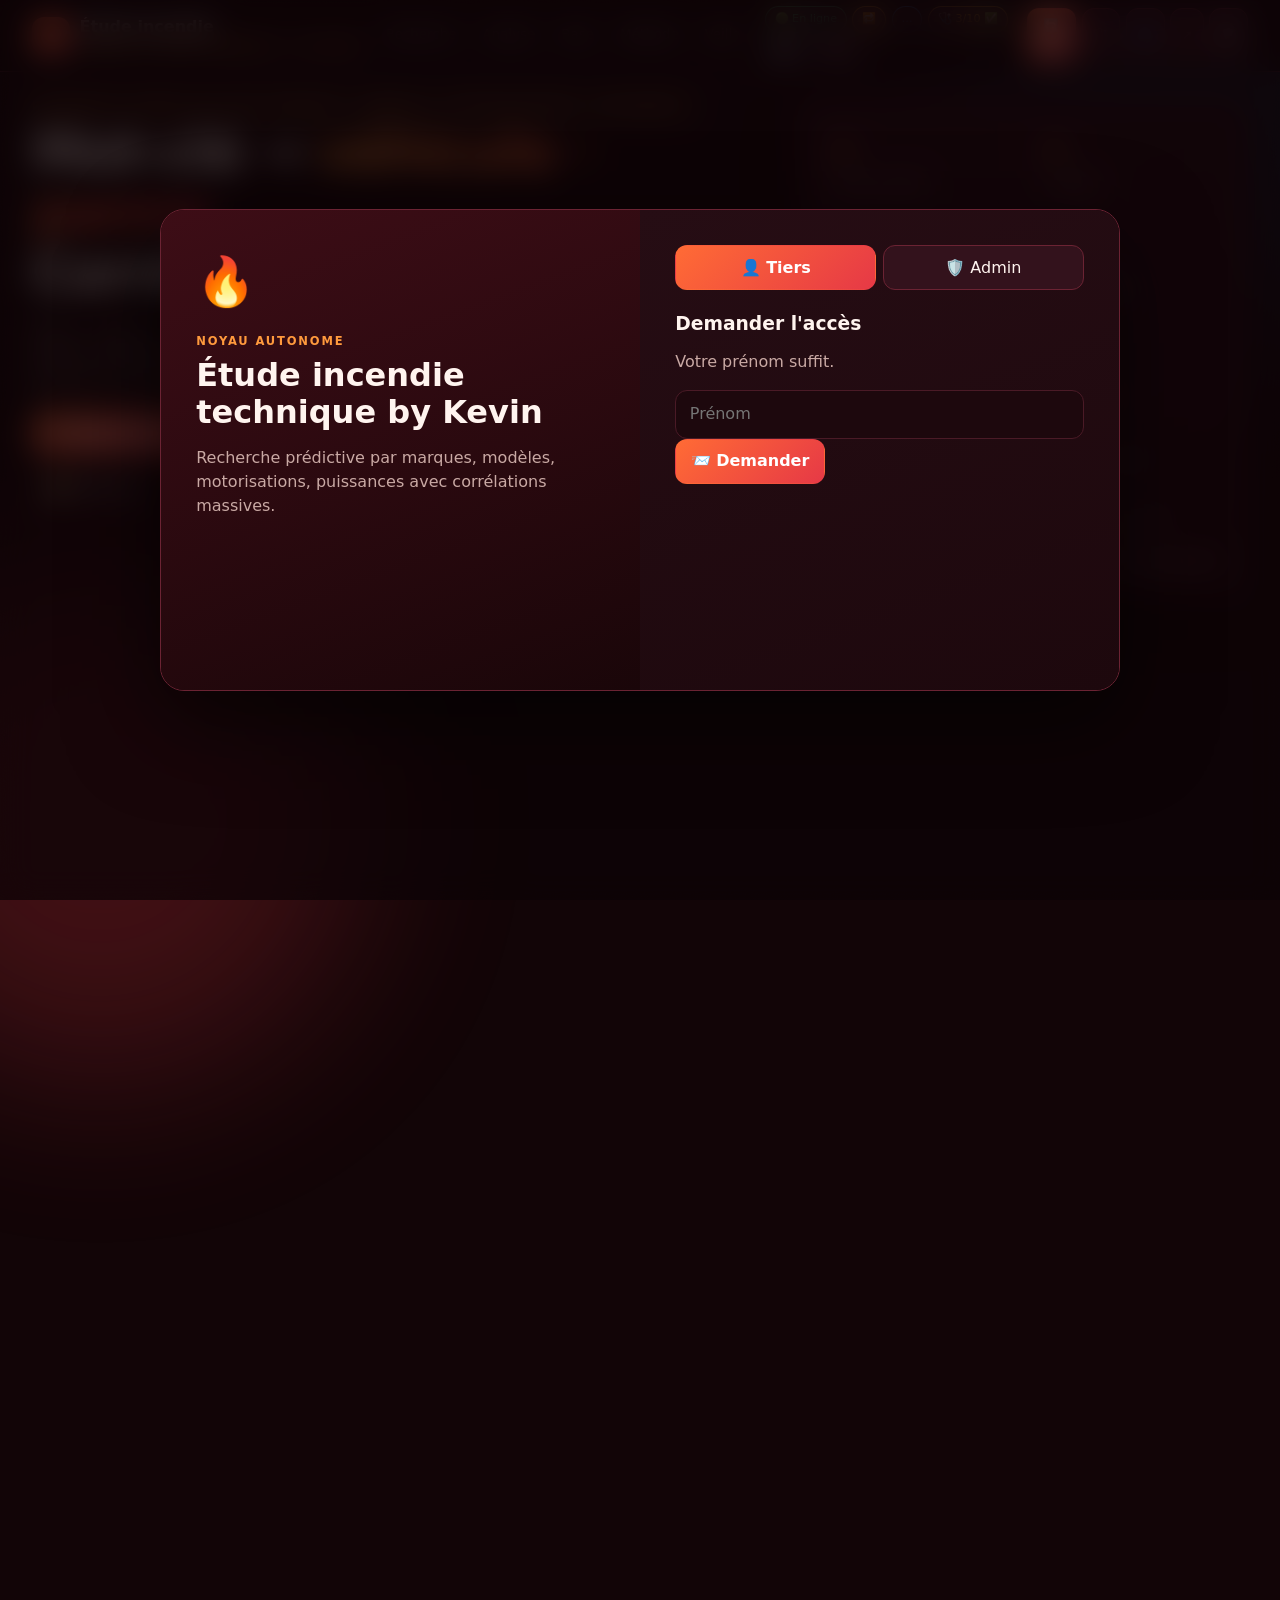
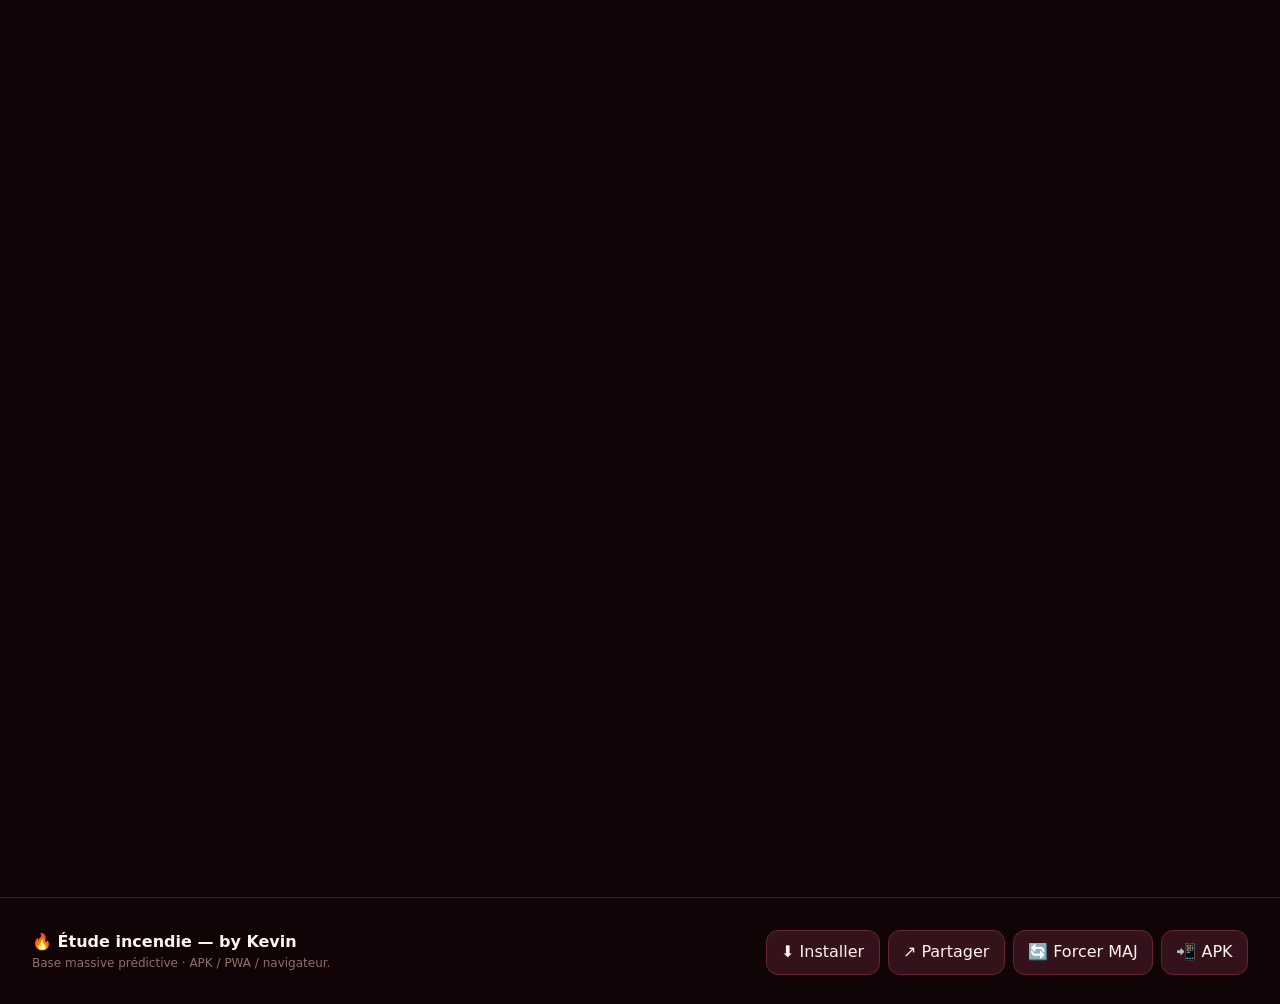
==== commit 54bb400d: "Update fmt.Println output from 'Hello' to 'Goodbye'" ====
--- a/index.html
+++ b/index.html
@@ -4,7 +4,7 @@
 <meta charset="utf-8">
 <meta name="viewport" content="width=device-width,initial-scale=1,viewport-fit=cover">
 <meta name="theme-color" content="#120507">
-<meta name="description" content="Étude incendie technique by Kevin — analyse causale, pannes connues, mise à jour manuelle multi-sources, auto-vérification APK.">
+<meta name="description" content="Étude incendie technique by Kevin — recherche prédictive par marques, modèles, motorisations, puissances et pannes connues avec corrélations.">
 <title>Étude incendie technique — by Kevin</title>
 <link rel="manifest" href="manifest.json">
 <link rel="icon" href="images/icon.svg" type="image/svg+xml">
@@ -19,11 +19,12 @@
 nav{display:flex;gap:.2rem;margin-left:auto}nav a{color:var(--muted);text-decoration:none;font-size:.84rem;padding:.45rem .65rem;border-radius:10px;border:1px solid transparent}nav a:hover,nav a.active{color:var(--text);background:var(--surface2);border-color:var(--line2)}
 .pills{display:flex;gap:.35rem;align-items:center;flex-wrap:wrap}.pill{font-size:.7rem;padding:.26rem .55rem;border-radius:99px;border:1px solid var(--line2);background:var(--surface);color:var(--muted);white-space:nowrap}.pill.ok{border-color:rgba(57,217,138,.5);color:var(--green)}.pill.warn{border-color:rgba(255,176,32,.5);color:var(--amber)}.pill.fail{border-color:rgba(230,57,70,.6);color:#ff9aa2}.pill.info{border-color:rgba(47,155,255,.5);color:var(--blue)}
 .head-actions{display:flex;gap:.35rem}.head-actions button{padding:.5rem .65rem;font-size:.78rem}#menuBtn{display:none}
-main{max-width:1280px;margin:0 auto;padding:calc(var(--head) + 26px) clamp(.8rem,3vw,2rem) 4rem}section{margin-bottom:3.2rem;opacity:0;transform:translateY(26px);transition:opacity .7s var(--ease),transform .7s var(--ease)}section.in{opacity:1;transform:none}.section-head{display:flex;align-items:end;justify-content:space-between;gap:1rem;margin-bottom:1.1rem;flex-wrap:wrap}h1,h2,h3{line-height:1.15;margin:0}h2{font-size:clamp(1.4rem,3vw,2rem)}h2 .idx{color:var(--fire);font-family:ui-monospace,monospace;font-size:.8em;margin-right:.5rem}.eyebrow{color:var(--fire2);text-transform:uppercase;letter-spacing:.16em;font-size:.72rem;font-weight:800;margin-bottom:.4rem}.lead{color:var(--muted);max-width:680px}.card{background:linear-gradient(160deg,var(--surface),var(--bg2));border:1px solid var(--line);border-radius:var(--r);padding:1.1rem;box-shadow:var(--shadow)}.grid{display:grid;gap:1rem}.row{display:flex;gap:.5rem;align-items:center;flex-wrap:wrap}.hint{font-size:.75rem;color:var(--dim)}
-.hero{display:grid;grid-template-columns:1.25fr .75fr;gap:1.4rem;align-items:stretch}.hero h1{font-size:clamp(2rem,5vw,3.3rem);letter-spacing:-.03em;margin:.4rem 0 .8rem}.hero h1 em{font-style:normal;background:linear-gradient(90deg,var(--fire2),var(--fire),var(--red));-webkit-background-clip:text;background-clip:text;color:transparent}.hero-actions{display:flex;gap:.6rem;flex-wrap:wrap;margin-top:1.2rem}.btn-fire{background:linear-gradient(135deg,var(--fire),var(--red));border-color:transparent;color:#fff;font-weight:800}.btn-ghost{background:transparent}.stats{display:grid;grid-template-columns:repeat(2,1fr);gap:.8rem}.stat{padding:1rem;border-radius:14px;border:1px solid var(--line);background:rgba(38,13,20,.7)}.stat b{display:block;font-size:1.6rem;color:var(--fire2);font-family:ui-monospace,monospace}.stat span{font-size:.78rem;color:var(--muted)}.mini-step{display:flex;gap:.7rem;padding:.6rem 0;border-bottom:1px dashed var(--line)}.mini-step:last-child{border:0}.mini-step b{color:var(--fire2);font-family:ui-monospace,monospace;font-size:.8rem}.mini-step span{font-size:.85rem;color:var(--muted)}
-.search-box{display:flex;gap:.6rem;align-items:center;background:linear-gradient(160deg,#2d0f17,#1d080d);border:1px solid var(--line2);border-radius:18px;padding:.8rem;box-shadow:var(--shadow)}.search-box .ico{font-size:1.3rem}.search-box input{flex:1;border:0;background:transparent;font-size:1.05rem;box-shadow:none}.search-box select{width:auto;min-width:150px}.search-box button{white-space:nowrap}.chips{display:flex;gap:.4rem;flex-wrap:wrap;margin:.8rem 0}.chip{font-size:.75rem;padding:.3rem .7rem;border-radius:99px;border:1px solid var(--line2);background:var(--surface);color:var(--fire2);cursor:pointer}.chip:hover{background:var(--fire);color:#1a0609}.chip.muted{color:var(--muted);cursor:default}.results{display:grid;gap:.5rem}.result-group{font-size:.72rem;text-transform:uppercase;letter-spacing:.12em;color:var(--fire2);font-weight:800;margin:.7rem 0 .2rem}.result{display:flex;justify-content:space-between;gap:.8rem;align-items:center;padding:.75rem .9rem;border-radius:12px;border:1px solid var(--line);background:rgba(38,13,20,.6);cursor:pointer;border-left:3px solid transparent}.result:hover,.result.active{background:var(--surface2);border-left-color:var(--fire)}.result small{display:block;color:var(--muted);font-size:.75rem}.empty{padding:1.4rem;text-align:center;color:var(--muted);border:1px dashed var(--line2);border-radius:14px}
-.analysis-box{background:linear-gradient(160deg,#2d0f17,#1d080d);border:1px solid var(--line2);border-radius:20px;padding:1.1rem;box-shadow:var(--shadow)}.analysis-input{display:flex;gap:.6rem;flex-wrap:wrap}.analysis-input input{flex:1;min-width:240px;font-size:1.05rem}.analysis-head{display:flex;justify-content:space-between;gap:1rem;flex-wrap:wrap;margin:1rem 0}.analysis-actions{display:flex;gap:.4rem;flex-wrap:wrap}.verdict{display:grid;grid-template-columns:repeat(auto-fit,minmax(150px,1fr));gap:.6rem;margin:.8rem 0}.verdict div{padding:.7rem;border-radius:12px;border:1px solid var(--line);background:#20080d}.verdict b{display:block;font-size:.68rem;text-transform:uppercase;color:var(--dim)}.verdict span{font-weight:800}.chain{display:grid;grid-template-columns:repeat(5,1fr);gap:.8rem;margin:1rem 0}.node{padding:.9rem;border-radius:14px;border:1px solid var(--line);background:#20080d;min-height:150px}.node h4{margin:0 0 .5rem;font-size:.76rem;text-transform:uppercase;letter-spacing:.08em}.node p,.node ul{font-size:.83rem;color:var(--muted)}.node ul{padding-left:1.1rem}.node.o{border-top:3px solid var(--fire)}.node.o h4{color:var(--fire2)}.node.m{border-top:3px solid var(--amber)}.node.m h4{color:var(--amber)}.node.r{border-top:3px solid var(--blue)}.node.r h4{color:#9fd0ff}.node.c{border-top:3px solid var(--red)}.node.c h4{color:#ff9aa2}.node.a{border-top:3px solid var(--green)}.node.a h4{color:var(--green)}.analysis-details{display:grid;grid-template-columns:repeat(auto-fit,minmax(240px,1fr));gap:.8rem}.detail{padding:.9rem;border-radius:14px;border:1px solid var(--line);background:rgba(38,13,20,.6)}.detail h4{margin:0 0 .5rem;color:var(--fire2)}.detail ul{margin:0;padding-left:1.1rem;font-size:.84rem;color:var(--muted)}.analysis-note{padding:.9rem;border-radius:14px;border:1px solid rgba(47,155,255,.3);background:rgba(47,155,255,.07);font-size:.86rem;color:var(--muted);margin:.8rem 0}.analysis-note b{color:#9fd0ff}.analysis-note.warn{border-color:rgba(255,176,32,.35);background:rgba(255,176,32,.08)}.analysis-note.warn b{color:var(--amber)}.analysis-sources,.analysis-related{display:flex;gap:.5rem;flex-wrap:wrap;margin:.8rem 0}.analysis-sources a{font-size:.8rem;padding:.35rem .7rem;border-radius:99px;border:1px solid var(--line2);background:#20080d;text-decoration:none}
-.filters{display:flex;gap:.6rem;flex-wrap:wrap;padding:.9rem;border-radius:16px;border:1px solid var(--line);background:rgba(38,13,20,.75);margin-bottom:1rem}.filters select{width:auto;min-width:140px;flex:1}.filters input{flex:2;min-width:190px}.count{margin-left:auto;color:var(--fire2);font-weight:800;font-size:.85rem}.bulkbar{display:flex;gap:.5rem;flex-wrap:wrap;align-items:center;margin-bottom:.8rem;padding:.7rem;border-radius:14px;border:1px solid var(--line);background:#20080d}.bulkbar input{width:auto}.lib-grid{display:grid;grid-template-columns:repeat(auto-fill,minmax(290px,1fr));gap:1rem}.record{background:linear-gradient(165deg,var(--surface),#1c070c);border:1px solid var(--line);border-radius:18px;padding:1rem;display:flex;flex-direction:column;gap:.6rem;animation:cardIn .5s var(--ease) both}.record.selected{border-color:var(--fire)}.record.dragging{opacity:.45}@keyframes cardIn{from{opacity:0;transform:translateY(18px)}to{opacity:1;transform:none}}.record-top{display:flex;justify-content:space-between;font-size:.7rem;font-weight:800;padding:.35rem .6rem;border-radius:9px}.record-top.th{background:rgba(255,107,53,.22);color:var(--fire2)}.record-top.ev{background:rgba(47,155,255,.22);color:#9fd0ff}.record .cause{color:var(--muted);font-size:.85rem;flex:1}.tags{display:flex;flex-wrap:wrap;gap:.3rem}.tag{font-size:.68rem;padding:.18rem .55rem;border-radius:99px;background:#20080d;border:1px solid var(--line);color:var(--muted)}.tag.sev{border-color:rgba(230,57,70,.5);color:#ff9aa2}.tag.dtc{border-color:rgba(255,176,32,.5);color:var(--amber)}.tag.src{border-color:rgba(47,155,255,.5);color:#9fd0ff}.record-actions{display:flex;gap:.4rem;flex-wrap:wrap}.record-actions button{flex:1;padding:.5rem;font-size:.76rem;min-width:84px}.record-tools{display:flex;gap:.4rem;align-items:center}.record-tools input{width:auto}.record-more{font-size:.82rem;color:var(--muted);border-top:1px dashed var(--line);padding-top:.6rem}.drag{cursor:grab;color:var(--dim)}
+main{max-width:1320px;margin:0 auto;padding:calc(var(--head) + 26px) clamp(.8rem,3vw,2rem) 4rem}section{margin-bottom:3.2rem;opacity:0;transform:translateY(26px);transition:opacity .7s var(--ease),transform .7s var(--ease)}section.in{opacity:1;transform:none}.section-head{display:flex;align-items:end;justify-content:space-between;gap:1rem;margin-bottom:1.1rem;flex-wrap:wrap}h1,h2,h3{line-height:1.15;margin:0}h2{font-size:clamp(1.4rem,3vw,2rem)}h2 .idx{color:var(--fire);font-family:ui-monospace,monospace;font-size:.8em;margin-right:.5rem}.eyebrow{color:var(--fire2);text-transform:uppercase;letter-spacing:.16em;font-size:.72rem;font-weight:800;margin-bottom:.4rem}.lead{color:var(--muted);max-width:680px}.card{background:linear-gradient(160deg,var(--surface),var(--bg2));border:1px solid var(--line);border-radius:var(--r);padding:1.1rem;box-shadow:var(--shadow)}.grid{display:grid;gap:1rem}.row{display:flex;gap:.5rem;align-items:center;flex-wrap:wrap}.hint{font-size:.75rem;color:var(--dim)}
+.hero{display:grid;grid-template-columns:1.25fr .75fr;gap:1.4rem;align-items:stretch}.hero h1{font-size:clamp(2rem,5vw,3.3rem);letter-spacing:-.03em;margin:.4rem 0 .8rem}.hero h1 em{font-style:normal;background:linear-gradient(90deg,var(--fire2),var(--fire),var(--red));-webkit-background-clip:text;background-clip:text;color:transparent}.hero-actions{display:flex;gap:.6rem;flex-wrap:wrap;margin-top:1.2rem}.btn-fire{background:linear-gradient(135deg,var(--fire),var(--red));border-color:transparent;color:#fff;font-weight:800}.btn-ghost{background:transparent}.stats{display:grid;grid-template-columns:repeat(2,1fr);gap:.8rem}.stat{padding:1rem;border-radius:14px;border:1px solid var(--line);background:rgba(38,13,20,.7)}.stat b{display:block;font-size:1.5rem;color:var(--fire2);font-family:ui-monospace,monospace}.stat span{font-size:.76rem;color:var(--muted)}.mini-step{display:flex;gap:.7rem;padding:.6rem 0;border-bottom:1px dashed var(--line)}.mini-step:last-child{border:0}.mini-step b{color:var(--fire2);font-family:ui-monospace,monospace;font-size:.8rem}.mini-step span{font-size:.85rem;color:var(--muted)}
+.search-box{display:flex;gap:.6rem;align-items:center;background:linear-gradient(160deg,#2d0f17,#1d080d);border:1px solid var(--line2);border-radius:18px;padding:.8rem;box-shadow:var(--shadow)}.search-box .ico{font-size:1.3rem}.search-box input{flex:1;border:0;background:transparent;font-size:1.05rem;box-shadow:none}.search-box select{width:auto;min-width:150px}.search-box button{white-space:nowrap}.chips{display:flex;gap:.4rem;flex-wrap:wrap;margin:.8rem 0}.chip{font-size:.75rem;padding:.3rem .7rem;border-radius:99px;border:1px solid var(--line2);background:var(--surface);color:var(--fire2);cursor:pointer}.chip:hover{background:var(--fire);color:#1a0609}.chip.muted{color:var(--muted);cursor:default}.results{display:grid;gap:.5rem}.result-group{font-size:.72rem;text-transform:uppercase;letter-spacing:.12em;color:var(--fire2);font-weight:800;margin:.7rem 0 .2rem}.result{display:flex;justify-content:space-between;gap:.8rem;align-items:center;padding:.75rem .9rem;border-radius:12px;border:1px solid var(--line);background:rgba(38,13,20,.6);cursor:pointer;border-left:3px solid transparent}.result:hover,.result.active{background:var(--surface2);border-left-color:var(--fire)}.result small{display:block;color:var(--muted);font-size:.75rem}.result .tag{font-size:.66rem;padding:.12rem .45rem;border-radius:6px;background:#2a0e15;color:var(--fire2);margin-left:.3rem}.empty{padding:1.4rem;text-align:center;color:var(--muted);border:1px dashed var(--line2);border-radius:14px}
+.pred-grid{display:grid;grid-template-columns:repeat(auto-fit,minmax(220px,1fr));gap:.6rem;margin:.8rem 0}.pred{padding:.8rem;border-radius:12px;border:1px solid var(--line);background:#20080d;border-left:3px solid var(--fire)}.pred b{display:block;font-size:.78rem;color:var(--fire2);margin-bottom:.3rem}.pred span{display:block;font-size:.82rem;color:var(--text)}.pred small{display:block;font-size:.7rem;color:var(--muted);margin-top:.25rem}
+.analysis-box{background:linear-gradient(160deg,#2d0f17,#1d080d);border:1px solid var(--line2);border-radius:20px;padding:1.1rem;box-shadow:var(--shadow)}.analysis-input{display:flex;gap:.6rem;flex-wrap:wrap}.analysis-input input{flex:1;min-width:240px;font-size:1.05rem}.analysis-head{display:flex;justify-content:space-between;gap:1rem;flex-wrap:wrap;margin:1rem 0}.analysis-actions{display:flex;gap:.4rem;flex-wrap:wrap}.verdict{display:grid;grid-template-columns:repeat(auto-fit,minmax(150px,1fr));gap:.6rem;margin:.8rem 0}.verdict div{padding:.7rem;border-radius:12px;border:1px solid var(--line);background:#20080d}.verdict b{display:block;font-size:.68rem;text-transform:uppercase;color:var(--dim)}.verdict span{font-weight:800}.context-box{padding:.9rem;border-radius:14px;border:1px solid rgba(255,154,61,.3);background:rgba(255,154,61,.08);margin:.8rem 0}.context-box b{color:var(--fire2);display:block;margin-bottom:.3rem}.context-box .chips{margin:.4rem 0 0}.chain{display:grid;grid-template-columns:repeat(5,1fr);gap:.8rem;margin:1rem 0}.node{padding:.9rem;border-radius:14px;border:1px solid var(--line);background:#20080d;min-height:150px}.node h4{margin:0 0 .5rem;font-size:.76rem;text-transform:uppercase;letter-spacing:.08em}.node p,.node ul{font-size:.83rem;color:var(--muted)}.node ul{padding-left:1.1rem}.node.o{border-top:3px solid var(--fire)}.node.o h4{color:var(--fire2)}.node.m{border-top:3px solid var(--amber)}.node.m h4{color:var(--amber)}.node.r{border-top:3px solid var(--blue)}.node.r h4{color:#9fd0ff}.node.c{border-top:3px solid var(--red)}.node.c h4{color:#ff9aa2}.node.a{border-top:3px solid var(--green)}.node.a h4{color:var(--green)}.analysis-details{display:grid;grid-template-columns:repeat(auto-fit,minmax(240px,1fr));gap:.8rem}.detail{padding:.9rem;border-radius:14px;border:1px solid var(--line);background:rgba(38,13,20,.6)}.detail h4{margin:0 0 .5rem;color:var(--fire2)}.detail ul{margin:0;padding-left:1.1rem;font-size:.84rem;color:var(--muted)}.analysis-note{padding:.9rem;border-radius:14px;border:1px solid rgba(47,155,255,.3);background:rgba(47,155,255,.07);font-size:.86rem;color:var(--muted);margin:.8rem 0}.analysis-note b{color:#9fd0ff}.analysis-note.warn{border-color:rgba(255,176,32,.35);background:rgba(255,176,32,.08)}.analysis-note.warn b{color:var(--amber)}.analysis-sources,.analysis-related{display:flex;gap:.5rem;flex-wrap:wrap;margin:.8rem 0}.analysis-sources a{font-size:.8rem;padding:.35rem .7rem;border-radius:99px;border:1px solid var(--line2);background:#20080d;text-decoration:none}
+.filters{display:flex;gap:.6rem;flex-wrap:wrap;padding:.9rem;border-radius:16px;border:1px solid var(--line);background:rgba(38,13,20,.75);margin-bottom:1rem}.filters select{width:auto;min-width:140px;flex:1}.filters input{flex:2;min-width:190px}.count{margin-left:auto;color:var(--fire2);font-weight:800;font-size:.85rem}.bulkbar{display:flex;gap:.5rem;flex-wrap:wrap;align-items:center;margin-bottom:.8rem;padding:.7rem;border-radius:14px;border:1px solid var(--line);background:#20080d}.bulkbar input{width:auto}.lib-grid{display:grid;grid-template-columns:repeat(auto-fill,minmax(290px,1fr));gap:1rem}.record{background:linear-gradient(165deg,var(--surface),#1c070c);border:1px solid var(--line);border-radius:18px;padding:1rem;display:flex;flex-direction:column;gap:.6rem;animation:cardIn .5s var(--ease) both}.record.selected{border-color:var(--fire)}.record.dragging{opacity:.45}@keyframes cardIn{from{opacity:0;transform:translateY(18px)}to{opacity:1;transform:none}}.record-top{display:flex;justify-content:space-between;font-size:.7rem;font-weight:800;padding:.35rem .6rem;border-radius:9px}.record-top.th{background:rgba(255,107,53,.22);color:var(--fire2)}.record-top.ev{background:rgba(47,155,255,.22);color:#9fd0ff}.record .cause{color:var(--muted);font-size:.85rem;flex:1}.tags{display:flex;flex-wrap:wrap;gap:.3rem}.tag{font-size:.68rem;padding:.18rem .55rem;border-radius:99px;background:#20080d;border:1px solid var(--line);color:var(--muted)}.tag.sev{border-color:rgba(230,57,70,.5);color:#ff9aa2}.tag.dtc{border-color:rgba(255,176,32,.5);color:var(--amber)}.tag.src{border-color:rgba(47,155,255,.5);color:#9fd0ff}.tag.brand{border-color:rgba(177,109,255,.5);color:var(--violet)}.record-actions{display:flex;gap:.4rem;flex-wrap:wrap}.record-actions button{flex:1;padding:.5rem;font-size:.76rem;min-width:84px}.record-tools{display:flex;gap:.4rem;align-items:center}.record-tools input{width:auto}.record-more{font-size:.82rem;color:var(--muted);border-top:1px dashed var(--line);padding-top:.6rem}.drag{cursor:grab;color:var(--dim)}
 .steps{display:grid;grid-template-columns:repeat(auto-fit,minmax(230px,1fr));gap:.9rem}.step{padding:1rem;border-radius:16px;border:1px solid var(--line);background:linear-gradient(160deg,var(--surface),#1c070c);position:relative}.step:before{content:attr(data-n);position:absolute;right:.6rem;top:.2rem;font-size:2.6rem;font-weight:900;color:rgba(255,107,53,.12)}.step b{color:var(--fire2);display:block;margin-bottom:.3rem}.step span{font-size:.85rem;color:var(--muted)}.table-wrap{overflow-x:auto;border-radius:14px;border:1px solid var(--line)}table{width:100%;border-collapse:collapse;font-size:.88rem}th,td{padding:.65rem;text-align:left;border-bottom:1px solid var(--line)}th{color:var(--fire2);font-size:.75rem;text-transform:uppercase}
 .portals{display:grid;grid-template-columns:repeat(auto-fit,minmax(200px,1fr));gap:.8rem;margin-bottom:1rem}.portal{display:block;padding:.9rem;border-radius:14px;border:1px solid var(--line);background:#20080d;text-decoration:none;color:var(--text)}.portal b{display:block;color:var(--fire2)}.portal span{font-size:.8rem;color:var(--muted)}.ref-list{display:grid;gap:.5rem}.ref{display:flex;justify-content:space-between;gap:.8rem;padding:.7rem .9rem;border-radius:12px;border:1px solid var(--line);background:rgba(38,13,20,.6)}.ref small{display:block;color:var(--muted);font-size:.75rem}
 .admin-grid{display:grid;grid-template-columns:repeat(auto-fit,minmax(300px,1fr));gap:1rem}.req{padding:.7rem;border-radius:12px;border:1px solid var(--line);background:#20080d;margin-bottom:.6rem}.req-head{display:flex;justify-content:space-between;gap:.5rem;flex-wrap:wrap}.req-actions{display:flex;gap:.35rem;flex-wrap:wrap;margin-top:.5rem}.req-actions button{padding:.35rem .55rem;font-size:.75rem}.badge{font-size:.68rem;padding:.18rem .55rem;border-radius:99px;border:1px solid var(--line2)}.badge.granted{color:var(--green)}.badge.denied,.badge.revoked{color:var(--red)}.badge.pending{color:var(--amber)}.danger{border-color:rgba(230,57,70,.5);color:#ff9aa2}.wp-preview{height:120px;border-radius:12px;border:1px solid var(--line);background:#1d080d center/cover;margin:.6rem 0;display:grid;place-items:center;color:var(--dim);font-size:.8rem}
@@ -46,55 +47,53 @@
 <div id="recoveryBanner" hidden><span id="recoveryText">Vérification nécessaire.</span><button id="recoveryBtn">🛠️ Réparer / recharger</button></div>
 
 <header>
-  <div class="brand"><span class="mark">🔥</span><span>Étude incendie<small>Base massive · by Kevin</small></span></div>
+  <div class="brand"><span class="mark">🔥</span><span>Étude incendie<small>Prédictif multi-marques · by Kevin</small></span></div>
   <button id="menuBtn">☰</button>
   <nav id="nav"><a href="#recherche">Recherche</a><a href="#analyse">Analyse</a><a href="#bibliotheque">Base</a><a href="#methode">Méthode</a><a href="#veille">Veille</a><a href="#admin" id="navAdmin">Admin</a></nav>
-  <div class="pills"><span class="pill" id="netBadge">…</span><span class="pill" id="syncBadge">…</span><span class="pill info" id="modeBadge">…</span><span class="pill" id="diagPill">🩺 …</span><span class="pill info" id="updPill">🔄 …</span><span class="pill info" id="btBadge" hidden>🔵</span></div>
-  <div class="head-actions"><button id="updateBtn" class="btn-fire">🔄 MAJ pannes</button><button id="diagBtn">🩺</button><button id="btBtn" class="optional">🔵</button><button id="installBtn" hidden>⬇️</button><button id="shareBtn" class="optional">↗</button><button id="adminBtn">🛡️</button></div>
+  <div class="pills"><span class="pill" id="netBadge">…</span><span class="pill" id="syncBadge">…</span><span class="pill info" id="modeBadge">…</span><span class="pill" id="diagPill">🩺 …</span><span class="pill info" id="updPill">🔄 …</span><span class="pill info" id="predPill">🧠 …</span><span class="pill info" id="btBadge" hidden>🔵</span></div>
+  <div class="head-actions"><button id="updateBtn" class="btn-fire">🔄 MAJ</button><button id="diagBtn">🩺</button><button id="btBtn" class="optional">🔵</button><button id="installBtn" hidden>⬇️</button><button id="shareBtn" class="optional">↗</button><button id="adminBtn">🛡️</button></div>
 </header>
 
 <main>
   <section class="hero in" id="accueil">
     <div>
-      <div class="eyebrow">Base locale + sources distantes · mise à jour manuelle</div>
-      <h1>Mot-clé → <em>panne connue.</em><br>Base renouvelée, APK massive.</h1>
-      <p class="lead">Le bouton « MAJ pannes » actualise les pannes connues depuis TechKevin 2026 et Auto-Diagnostic, extrait les données utiles, les normalise et les fusionne en complément de la base locale existante.</p>
-      <div class="hero-actions"><button class="btn-fire" id="heroSearch">🔎 Rechercher</button><button class="btn-fire" id="heroAnalyze">🧠 Courroie humide</button><button id="heroUpdate">🔄 Mettre à jour la base</button><button id="heroPresent">📽️ Présenter</button><button class="btn-ghost" id="heroMethod">🧭 Méthode</button></div>
+      <div class="eyebrow">Recherche prédictive par marques, modèles, motorisations, puissances</div>
+      <h1>Mot-clé → <em>véhicule · panne.</em><br>Corrélations massives.</h1>
+      <p class="lead">Tapez « 308 1.2 », « C4 Cactus PureTech », « Golf 7 TSI », « Kona électrique »… Le moteur identifie automatiquement la marque, le modèle, la motorisation et la puissance, puis propose les pannes connues corrélées avec probabilités.</p>
+      <div class="hero-actions"><button class="btn-fire" id="heroSearch">🔎 Rechercher</button><button class="btn-fire" id="heroAnalyze">🧠 308 PureTech 1.2</button><button id="heroUpdate">🔄 MAJ base</button><button id="heroPresent">📽️ Présenter</button><button class="btn-ghost" id="heroMethod">🧭 Méthode</button></div>
     </div>
     <div class="card">
-      <div class="stats"><div class="stat"><b id="statRecords">0</b><span>fiches causales</span></div><div class="stat"><b id="statImported">0</b><span>importées distantes</span></div><div class="stat"><b id="statSystems">0</b><span>systèmes</span></div><div class="stat"><b id="statVersion">—</b><span>version</span></div></div>
-      <div style="margin-top:1rem"><div class="mini-step"><b>01</b><span>Base locale JSON embarquée</span></div><div class="mini-step"><b>02</b><span>Actualisation manuelle multi-sources</span></div><div class="mini-step"><b>03</b><span>Fusion, dédoublonnage, renouvellement</span></div></div>
+      <div class="stats"><div class="stat"><b id="statRecords">0</b><span>fiches causales</span></div><div class="stat"><b id="statBrands">0</b><span>marques</span></div><div class="stat"><b id="statModels">0</b><span>modèles</span></div><div class="stat"><b id="statEngines">0</b><span>motorisations</span></div><div class="stat"><b id="statImported">0</b><span>importées</span></div><div class="stat"><b id="statCorr">0</b><span>corrélations</span></div></div>
+      <div style="margin-top:1rem"><div class="mini-step"><b>01</b><span>Inférence marque → modèle → motorisation → puissance</span></div><div class="mini-step"><b>02</b><span>Corrélations véhicule → pannes connues → DTC</span></div><div class="mini-step"><b>03</b><span>Analyse prédictive : origine, mécanisme, conséquences</span></div></div>
     </div>
   </section>
 
-  <section id="recherche"><div class="section-head"><div><div class="eyebrow">Moteur unifié</div><h2><span class="idx">01</span>Recherche prédictive</h2></div></div><div class="search-box"><span class="ico">🔎</span><input id="q" autocomplete="off" placeholder="courroie humide, crépine, FAP, runaway, 12V…"><select id="qScope"><option value="all">Tous</option><option value="record">Pannes</option><option value="dtc">DTC</option><option value="method">Méthode</option><option value="ref">Veille</option></select><button id="searchBtn">Résultats</button><button class="btn-fire" id="analyzeSearchBtn">🧠 Analyser</button></div><div class="chips" id="chips"></div><div class="results" id="results"></div></section>
+  <section id="recherche"><div class="section-head"><div><div class="eyebrow">Moteur prédictif unifié</div><h2><span class="idx">01</span>Recherche multi-corrélations</h2></div></div><div class="search-box"><span class="ico">🔎</span><input id="q" autocomplete="off" placeholder="308 1.2 PureTech, C4 Cactus, Golf 7 TSI, Kona, courroie humide…"><select id="qScope"><option value="all">Tous</option><option value="vehicle">Véhicules</option><option value="engine">Motorisations</option><option value="record">Pannes</option><option value="dtc">DTC</option><option value="method">Méthode</option><option value="ref">Veille</option></select><button id="searchBtn">Résultats</button><button class="btn-fire" id="analyzeSearchBtn">🧠 Analyser</button></div><div class="chips" id="chips"></div><div class="results" id="results"></div></section>
 
-  <section id="analyse"><div class="section-head"><div><div class="eyebrow">Analyse causale</div><h2><span class="idx">02</span>Origine → mécanisme → conséquences</h2></div></div><div class="analysis-box"><div class="analysis-input"><input id="aInput" autocomplete="off" placeholder="Mot-clé à analyser"><button class="btn-fire" id="aBtn">🧠 Analyser</button></div><div class="chips" id="aQuick"></div><div id="analysisResult"></div></div></section>
+  <section id="analyse"><div class="section-head"><div><div class="eyebrow">Analyse causale prédictive</div><h2><span class="idx">02</span>Origine → mécanisme → conséquences</h2></div></div><div class="analysis-box"><div class="analysis-input"><input id="aInput" autocomplete="off" placeholder="Ex : Peugeot 308 1.2 PureTech 110ch, Golf 7 1.5 TSI 150ch, Kona EV…"><button class="btn-fire" id="aBtn">🧠 Analyser prédictivement</button></div><div class="chips" id="aQuick"></div><div id="analysisResult"></div></div></section>
 
-  <section id="bibliotheque"><div class="section-head"><div><div class="eyebrow">Base locale + imports</div><h2><span class="idx">03</span>Bibliothèque massive</h2></div><div class="row"><button id="updateBtn2" class="btn-fire">🔄 MAJ pannes</button><button id="resetLib">↺</button><button id="exportBtn">⬇️ Export</button><button id="importBtn" hidden>⬆️ Import</button><button id="addRecordBtn" class="btn-fire" hidden>＋ Fiche</button><button id="presentLib" class="btn-fire">📽️ Présenter</button></div></div><div class="filters"><input id="libSearch" placeholder="Filtrer"><select id="libSystem"><option value="">Système</option></select><select id="libEnergy"><option value="">Énergie</option><option>Thermique</option><option>VE</option><option>Hybride</option></select><select id="libZone"><option value="">Zone</option></select><select id="libSeverity"><option value="">Gravité</option><option>Critique</option><option>Élevé</option><option>Modéré</option></select><select id="libSource"><option value="">Source</option><option value="local">Locale</option><option value="imported">Importées</option></select><select id="libSort"><option value="priority">Priorité</option><option value="az">A→Z</option><option value="zone">Zone</option><option value="severity">Gravité</option><option value="recent">Récent</option></select><select id="savedViewSelect"><option value="">Vue</option></select><button id="saveViewBtn">💾</button><button id="deleteViewBtn" class="danger">🗑️</button><span class="count" id="libCount">0</span></div><div class="bulkbar" id="bulkBar" hidden><label class="row"><input type="checkbox" id="selectAll"> Tout</label><button id="deleteSelected" class="danger">Supprimer</button><button id="undoBtn" disabled>Annuler</button><span class="hint" id="selCount">0 sélectionné</span></div><div class="lib-grid" id="libGrid"></div><div class="empty" id="libEmpty" hidden>Aucune fiche.<br><button id="emptyReset">Réinitialiser</button></div><input type="file" id="importFile" accept="application/json,.json,.csv,.txt" hidden></section>
+  <section id="bibliotheque"><div class="section-head"><div><div class="eyebrow">Base massive corrélée</div><h2><span class="idx">03</span>Bibliothèque véhicules & pannes</h2></div><div class="row"><button id="updateBtn2" class="btn-fire">🔄 MAJ</button><button id="resetLib">↺</button><button id="exportBtn">⬇️ Export</button><button id="importBtn" hidden>⬆️ Import</button><button id="addRecordBtn" class="btn-fire" hidden>＋ Fiche</button><button id="presentLib" class="btn-fire">📽️ Présenter</button></div></div><div class="filters"><input id="libSearch" placeholder="Filtrer"><select id="libBrand"><option value="">Marque</option></select><select id="libModel"><option value="">Modèle</option></select><select id="libEngine"><option value="">Motorisation</option></select><select id="libSystem"><option value="">Système</option></select><select id="libEnergy"><option value="">Énergie</option><option>Thermique</option><option>VE</option><option>Hybride</option></select><select id="libSeverity"><option value="">Gravité</option><option>Critique</option><option>Élevé</option><option>Modéré</option></select><select id="libSource"><option value="">Source</option><option value="local">Locale</option><option value="imported">Importées</option></select><select id="libSort"><option value="priority">Priorité</option><option value="az">A→Z</option><option value="brand">Marque</option><option value="severity">Gravité</option><option value="recent">Récent</option></select><span class="count" id="libCount">0</span></div><div class="bulkbar" id="bulkBar" hidden><label class="row"><input type="checkbox" id="selectAll"> Tout</label><button id="deleteSelected" class="danger">Supprimer</button><button id="undoBtn" disabled>Annuler</button><span class="hint" id="selCount">0</span></div><div class="lib-grid" id="libGrid"></div><div class="empty" id="libEmpty" hidden>Aucune fiche.<br><button id="emptyReset">Réinitialiser</button></div><input type="file" id="importFile" accept="application/json,.json" hidden></section>
 
   <section id="methode"><div class="section-head"><div><div class="eyebrow">Science</div><h2><span class="idx">04</span>Méthode & preuve</h2></div></div><div class="steps" id="methodGrid"></div><div class="table-wrap" style="margin-top:1rem"><table><thead><tr><th>Niveau</th><th>Critère</th><th>Formulation</th></tr></thead><tbody id="evidenceGrid"></tbody></table></div></section>
-  <section id="veille"><div class="section-head"><div><div class="eyebrow">Veille</div><h2><span class="idx">05</span>Références & rappels</h2></div><span class="pill" id="refUpdated">Base locale</span></div><div class="portals" id="portals"></div><div class="card"><div class="ref-list" id="refList"></div><div class="empty" id="refEmpty">Aucune référence publiée.</div></div></section>
-
-  <section id="admin" hidden><div class="section-head"><div><div class="eyebrow">Console</div><h2><span class="idx">06</span>Administration</h2></div><button class="danger" id="lockBtn">🔒 Verrouiller</button></div><div class="admin-grid"><div class="card"><h3>📬 Demandes (<span id="reqCount">0</span>)</h3><div id="reqList"></div><div class="empty" id="reqEmpty">Aucune demande.</div></div><div class="card"><h3>🖼️ Fond partagé</h3><input type="file" id="wpFile" accept="image/*"><div class="wp-preview" id="wpPreview">Aucun fond</div><div class="row"><label class="hint">Opacité</label><input type="range" id="wpOpacity" min="0.05" max="0.7" step="0.05" value="0.25"><button id="wpClear" class="danger">Retirer</button></div><p class="hint" id="wpStatus">Compression + diffusion.</p></div><div class="card"><h3>📚 Publier référence</h3><div class="grid" style="gap:.5rem"><input id="pubTitle" placeholder="Titre"><input id="pubUrl" placeholder="https://…"><select id="pubCat"><option value="technique">Technique</option><option value="juridique">Juridique</option></select><input id="pubNote" maxlength="200" placeholder="Note"><button class="btn-fire" id="pubBtn">📡 Publier</button></div></div><div class="card"><h3>📢 Canal</h3><div class="grid" style="gap:.5rem"><input id="noteTxt" maxlength="300" placeholder="Annonce"><button id="noteBtn">Diffuser</button><button id="syncTest">🧪 Test complet</button></div><p class="hint" id="topicInfo"></p></div></div></section>
+  <section id="veille"><div class="section-head"><div><div class="eyebrow">Veille</div><h2><span class="idx">05</span>Références & rappels</h2></div><span class="pill" id="refUpdated">Base locale</span></div><div class="portals" id="portals"></div><div class="card"><div class="ref-list" id="refList"></div><div class="empty" id="refEmpty">Aucune référence.</div></div></section>
+  <section id="admin" hidden><div class="section-head"><div><div class="eyebrow">Console</div><h2><span class="idx">06</span>Administration</h2></div><button class="danger" id="lockBtn">🔒</button></div><div class="admin-grid"><div class="card"><h3>📬 Demandes (<span id="reqCount">0</span>)</h3><div id="reqList"></div><div class="empty" id="reqEmpty">Aucune.</div></div><div class="card"><h3>🖼️ Fond</h3><input type="file" id="wpFile" accept="image/*"><div class="wp-preview" id="wpPreview">Aucun</div><div class="row"><label class="hint">Opacité</label><input type="range" id="wpOpacity" min="0.05" max="0.7" step="0.05" value="0.25"><button id="wpClear" class="danger">Retirer</button></div></div><div class="card"><h3>📚 Référence</h3><div class="grid" style="gap:.5rem"><input id="pubTitle" placeholder="Titre"><input id="pubUrl" placeholder="https://…"><select id="pubCat"><option value="technique">Technique</option><option value="juridique">Juridique</option></select><input id="pubNote" maxlength="200" placeholder="Note"><button class="btn-fire" id="pubBtn">📡 Publier</button></div></div><div class="card"><h3>📢 Canal</h3><div class="grid" style="gap:.5rem"><input id="noteTxt" maxlength="300" placeholder="Annonce"><button id="noteBtn">Diffuser</button><button id="syncTest">🧪 Test</button></div></div></div></section>
 </main>
 
-<footer><div><b>🔥 Étude incendie technique — by Kevin</b><div class="hint">Base locale + imports distants · APK / PWA / navigateur.</div></div><div class="row"><button id="installBtn2">⬇️ Installer</button><button id="shareBtn2">↗ Partager</button><button id="forceUpdateBtn">🔄 Forcer MAJ</button><a href="https://github.com/expertkevin06-cell/etude-incendie-technique-by-kevin/releases" target="_blank" rel="noopener"><button>📲 APK</button></a></div></footer>
+<footer><div><b>🔥 Étude incendie — by Kevin</b><div class="hint">Base massive prédictive · APK / PWA / navigateur.</div></div><div class="row"><button id="installBtn2">⬇️ Installer</button><button id="shareBtn2">↗ Partager</button><button id="forceUpdateBtn">🔄 Forcer MAJ</button><a href="https://github.com/expertkevin06-cell/etude-incendie-technique-by-kevin/releases" target="_blank" rel="noopener"><button>📲 APK</button></a></div></footer>
 
-<div id="gate"><div class="gate-card"><div class="gate-visual"><div><div style="font-size:3rem">🔥</div><div class="eyebrow" style="margin-top:1rem">Noyau autonome sécurisé</div><h2>Étude incendie<br>technique by Kevin</h2><p class="lead">Admin disponible même hors ligne. Demandes tiers, révocation, fond d’écran, diagnostics et mise à jour manuelle de la base.</p></div><div class="mini-step" style="border:0"><b>🩺</b><span><button id="gateDiagBtn" style="padding:.3rem .6rem;font-size:.75rem">Auto-vérification</button></span></div></div><div class="gate-form"><div class="tabs"><button id="tabTiers" class="active">👤 Tiers</button><button id="tabAdmin">🛡️ Admin</button></div><div id="paneTiers"><h3>Demander l’accès</h3><p class="lead">Votre prénom suffit. L’accès s’ouvre automatiquement dès validation.</p><form id="gateForm"><input id="gateName" maxlength="40" autocomplete="given-name" placeholder="Prénom" required><button class="btn-fire" type="submit">📨 Demander</button></form><div class="gate-status" id="gateStatus" hidden></div></div><div id="paneAdmin" hidden><h3>Connexion administrateur</h3><p class="lead">Champ vidé après chaque tentative. Session courte persistante pour survivre aux rechargements APK.</p><form id="loginForm"><input id="adminPass" type="password" inputmode="text" autocapitalize="off" autocorrect="off" autocomplete="new-password" spellcheck="false" placeholder="Mot de passe (••••••••)" required><button class="btn-fire" type="submit">🔑 Entrer en admin</button></form><p class="hint" id="loginHint">En cas d’échec APK : 🩺 Vérif → Réparer / recharger.</p></div></div></div></div>
+<div id="gate"><div class="gate-card"><div class="gate-visual"><div><div style="font-size:3rem">🔥</div><div class="eyebrow" style="margin-top:1rem">Noyau autonome</div><h2>Étude incendie<br>technique by Kevin</h2><p class="lead">Recherche prédictive par marques, modèles, motorisations, puissances avec corrélations massives.</p></div></div><div class="gate-form"><div class="tabs"><button id="tabTiers" class="active">👤 Tiers</button><button id="tabAdmin">🛡️ Admin</button></div><div id="paneTiers"><h3>Demander l'accès</h3><p class="lead">Votre prénom suffit.</p><form id="gateForm"><input id="gateName" maxlength="40" autocomplete="given-name" placeholder="Prénom" required><button class="btn-fire" type="submit">📨 Demander</button></form><div class="gate-status" id="gateStatus" hidden></div></div><div id="paneAdmin" hidden><h3>Connexion administrateur</h3><p class="lead">Champ vidé après chaque tentative.</p><form id="loginForm"><input id="adminPass" type="password" autocapitalize="off" autocorrect="off" autocomplete="new-password" spellcheck="false" placeholder="Mot de passe" required><button class="btn-fire" type="submit">🔑 Entrer</button></form></div></div></div></div>
 
 <div id="deck" hidden><div class="deck-bar"><div id="deckProgress"></div></div><div class="deck-head"><span id="deckTitle"></span><div class="deck-btns"><button id="deckPlay">▶</button><button id="deckOverviewBtn">🗂️</button><button id="deckFull">⛶</button><button id="deckClose">✕</button></div></div><div class="deck-slide" id="deckSlide"></div><div class="deck-nav"><button id="deckPrev">← Précédent</button><div class="dots" id="deckDots"></div><button id="deckNext">Suivant →</button></div><div class="deck-foot"><button id="deckPrevF">⏮ Fiche</button><span id="deckCount"></span><button id="deckNextF">Fiche ⏭</button></div><div class="deck-overview" id="deckOverview" hidden></div></div>
 <div id="drawer" hidden><div class="drawer-card"><button class="drawer-close" id="drawerClose">✕</button><div class="eyebrow" id="drawerKind"></div><h3 id="drawerTitle"></h3><div class="body" id="drawerBody"></div><div class="row" id="drawerActions"></div></div></div>
 <div id="editor" hidden><div class="drawer-card"><button class="drawer-close" id="editorClose">✕</button><div class="eyebrow">Éditeur local</div><h3 id="editorTitle">Fiche</h3><form id="recordForm" class="editor-form"><input type="hidden" id="f_id"><label>Titre</label><input id="f_title" required><label>Système</label><select id="f_system"></select><label>Énergie</label><select id="f_energy"><option>Thermique</option><option>VE</option><option>Hybride</option></select><label>Zone</label><input id="f_zone" required><label>Gravité</label><select id="f_severity"><option>Critique</option><option>Élevé</option><option>Modéré</option></select><label>Mots-clés</label><textarea id="f_keywords" required></textarea><label>Motorisations</label><textarea id="f_engines"></textarea><label>Origine</label><textarea id="f_origin" required></textarea><label>Mécanisme</label><textarea id="f_mechanism" required></textarea><label>Causes racines</label><textarea id="f_roots"></textarea><label>Conséquences</label><textarea id="f_consequences"></textarea><label>Symptômes</label><textarea id="f_symptoms"></textarea><label>DTC</label><input id="f_dtc"><label>Preuves</label><textarea id="f_evidence"></textarea><label>Tests</label><textarea id="f_tests"></textarea><label>Actions</label><textarea id="f_actions"></textarea><label>Sécurité</label><textarea id="f_safety"></textarea><label>Juridique</label><textarea id="f_legal"></textarea><label>Sources (label | url)</label><textarea id="f_sources"></textarea><div class="row"><button class="btn-fire" type="submit">💾 Enregistrer</button><button type="button" id="cancelRecord">Annuler</button></div></form></div></div>
-<div id="diagDrawer" hidden><div class="drawer-card"><button class="drawer-close" id="diagClose">✕</button><div class="eyebrow">Auto-vérification intégrée</div><h3>État APK / web / connexions / partage</h3><p class="hint" id="diagVersion"></p><div class="row"><button class="btn-fire" id="diagRun">🩺 Relancer</button><button id="diagChannel">📡 Test canal</button><button id="diagRepair" class="danger">🛠️ Réparer</button><button id="diagUpdate">🔄 Forcer MAJ</button></div><div class="diag-grid" id="diagGrid"></div><h3 style="margin-top:1rem">Journal</h3><div class="journal" id="diagJournal"></div></div></div>
-
-<div id="updateDrawer" hidden><div class="drawer-card"><button class="drawer-close" id="updateClose">✕</button><div class="eyebrow">Mise à jour manuelle multi-sources</div><h3>Actualiser & renouveler les pannes connues</h3><p class="hint">Les sources distantes sont extraites, normalisées, dédoublonnées puis fusionnées en complément de la base locale. Chaque actualisation renouvelle l’instantané de la source sans effacer vos fiches locales.</p><div class="row" style="margin:.8rem 0"><button class="btn-fire" id="updateNow">🔄 Actualiser maintenant</button><button id="updateRenew">♻️ Renouveler tout</button><button id="updateAdd">＋ Source</button><button id="updateImport">⬆️ Importer fichier</button><button id="updateExport">⬇️ Exporter base</button><button id="updateClear" class="danger">🗑️ Vider imports</button></div><div class="row"><label class="row hint"><input type="checkbox" id="useIframe" checked style="width:auto"> Rendu SPA (iframe)</label><label class="row hint"><input type="checkbox" id="autoUpdate" style="width:auto"> MAJ auto à l’ouverture</label></div><div class="progress"><i id="updateBar"></i></div><div class="row" style="justify-content:space-between"><span class="hint" id="updateStats">0 importée</span><span class="hint" id="updateLast">Jamais actualisé</span></div><div id="srcList" style="margin-top:1rem"></div><div class="src-log" id="updateLog"></div><input type="file" id="updateFile" accept=".json,.csv,.txt,application/json" hidden></div></div>
+<div id="diagDrawer" hidden><div class="drawer-card"><button class="drawer-close" id="diagClose">✕</button><div class="eyebrow">Auto-vérification</div><h3>État APK / web</h3><p class="hint" id="diagVersion"></p><div class="row"><button class="btn-fire" id="diagRun">🩺</button><button id="diagChannel">📡</button><button id="diagRepair" class="danger">🛠️</button><button id="diagUpdate">🔄</button></div><div class="diag-grid" id="diagGrid"></div><div class="journal" id="diagJournal"></div></div></div>
+<div id="updateDrawer" hidden><div class="drawer-card"><button class="drawer-close" id="updateClose">✕</button><div class="eyebrow">Mise à jour manuelle</div><h3>Actualiser & renouveler</h3><div class="row"><button class="btn-fire" id="updateNow">🔄 Actualiser</button><button id="updateRenew">♻️ Renouveler</button><button id="updateAdd">＋ Source</button><button id="updateImport">⬆️ Import</button><button id="updateExport">⬇️ Export</button><button id="updateClear" class="danger">🗑️ Vider</button></div><div class="progress"><i id="updateBar"></i></div><div id="srcList"></div><div class="src-log" id="updateLog"></div><input type="file" id="updateFile" accept=".json,.csv" hidden></div></div>
 <div id="toasts"></div>
 
 <script>
 window.EIK=(function(){
 "use strict";
-var V="42.0.0",D=document,W=window;
+var V="43.0.0",D=document,W=window;
 var CFG={PASSWORD:"Kevin83600",TOPIC:"eik-incendie-x7Q9mW4pL2",NTFY:"https://ntfy.sh",LOCK_MIN:15};
 function $(s){return D.querySelector(s);}function all(s){return Array.prototype.slice.call(D.querySelectorAll(s));}
 function esc(s){return String(s==null?"":s).replace(/[&<>"']/g,function(c){return {"&":"&amp;","<":"&lt;",">":"&gt;",'"':"&quot;","'":"&#39;"}[c];});}
@@ -111,52 +110,52 @@
 var BASE=CFG.NTFY+"/"+CFG.TOPIC;
 function log(step,ok,msg){journal.unshift({t:new Date().toLocaleTimeString("fr-FR"),step:step,ok:ok,msg:msg||""});journal=journal.slice(0,80);renderDiag();}
 function setCheck(id,label,status,msg){checks[id]={label:label,status:status,msg:msg};renderDiag();}
-function renderDiag(){var g=$("#diagGrid");if(!g)return;var arr=Object.keys(checks).map(function(k){return checks[k];});var ok=arr.filter(function(c){return c.status==="ok";}).length,fail=arr.filter(function(c){return c.status==="fail";}).length;$("#diagPill").textContent="🩺 "+ok+"/"+arr.length+(fail?" ⚠":" ✅");$("#diagPill").className="pill "+(fail?"fail":ok===arr.length?"ok":"warn");g.innerHTML=arr.map(function(c){return '<div class="diag '+c.status+'"><b>'+esc((c.status==="ok"?"✅ ":c.status==="warn"?"⚠️ ":"❌ ")+c.label)+'</b><span>'+esc(c.msg)+'</span></div>';}).join("");$("#diagJournal").innerHTML=journal.map(function(j){return '<div>'+esc(j.t)+' — '+(j.ok?"✅":"❌")+' '+esc(j.step)+(j.msg?' <span class="hint">'+esc(j.msg)+'</span>':'')+'</div>';}).join("");$("#diagVersion").textContent="Noyau "+V+" · App "+(EIK.appVersion||"non chargée")+" · Update "+(EIK.updateVersion||"non chargé")+" · SW "+(EIK.swVersion||"inconnu");}
+function renderDiag(){var g=$("#diagGrid");if(!g)return;var arr=Object.keys(checks).map(function(k){return checks[k];});var ok=arr.filter(function(c){return c.status==="ok";}).length,fail=arr.filter(function(c){return c.status==="fail";}).length;$("#diagPill").textContent="🩺 "+ok+"/"+arr.length+(fail?" ⚠":" ✅");$("#diagPill").className="pill "+(fail?"fail":ok===arr.length?"ok":"warn");g.innerHTML=arr.map(function(c){return '<div class="diag '+c.status+'"><b>'+esc((c.status==="ok"?"✅ ":c.status==="warn"?"⚠️ ":"❌ ")+c.label)+'</b><span>'+esc(c.msg)+'</span></div>';}).join("");$("#diagJournal").innerHTML=journal.map(function(j){return '<div>'+esc(j.t)+' — '+(j.ok?"✅":"❌")+' '+esc(j.step)+'</div>';}).join("");$("#diagVersion").textContent="Noyau "+V+" · App "+(EIK.appVersion||"—")+" · Predictor "+(EIK.predictorVersion||"—");}
 function saveState(){store("eik-state",state);}function saveQueue(){store("eik-queue",queue.slice(-60));}
 function dispatch(name,detail){try{W.dispatchEvent(new CustomEvent(name,{detail:detail}));}catch(e){}}
-function deliver(p,mirror){if(!p||!p.mid||seen[p.mid])return;seen[p.mid]=1;if(pendingPing&&p.t==="pingack"&&p.mid===pendingPing.ackMid){pendingPing.resolve(true);pendingPing=null;}onMsg(p);if(mirror&&W.BroadcastChannel){var bc=new BroadcastChannel("eik-sync");bc.postMessage(p);bc.close();}}
+function deliver(p,mirror){if(!p||!p.mid||seen[p.mid])return;seen[p.mid]=1;onMsg(p);if(mirror&&W.BroadcastChannel){var bc=new BroadcastChannel("eik-sync");bc.postMessage(p);bc.close();}}
 function post(p){return fetch(BASE,{method:"POST",body:JSON.stringify(p)}).then(function(r){if(!r.ok)throw new Error("HTTP "+r.status);return r.json();});}
 function publish(obj){var p=Object.assign({mid:uid(),ts:Date.now(),from:myId},obj);deliver(p,true);if(!navigator.onLine){queue.push(p);saveQueue();return Promise.resolve(false);}return post(p).then(function(){return true;}).catch(function(){queue.push(p);saveQueue();return false;});}
 function flush(){var q=queue.slice();queue=[];saveQueue();return Promise.all(q.map(function(p){return post(p).catch(function(){queue.push(p);saveQueue();});}));}
 function publishFile(blob,name){return fetch(BASE,{method:"PUT",headers:{"X-Filename":name},body:blob}).then(function(r){if(!r.ok)throw new Error("HTTP "+r.status);return r.json();}).then(function(j){return j.attachment&&j.attachment.url;});}
-function connect(){if(!W.EventSource)return;if(es)es.close();es=new EventSource(BASE+"/sse");es.onopen=function(){setCheck("sync","Canal SSE","ok","Connecté");$("#syncBadge").textContent="☁️ Temps réel";$("#syncBadge").className="pill ok";};es.onerror=function(){$("#syncBadge").textContent="🔁 Reconnexion…";$("#syncBadge").className="pill warn";};es.onmessage=function(ev){try{var m=JSON.parse(ev.data);if(m.event==="message"&&m.message){var p=JSON.parse(m.message);if(pendingPing&&p.t==="ping"&&p.mid===pendingPing.mid){pendingPing.resolve(true);pendingPing=null;}deliver(p,true);}}catch(e){}};}
+function connect(){if(!W.EventSource)return;if(es)es.close();es=new EventSource(BASE+"/sse");es.onopen=function(){setCheck("sync","Canal SSE","ok");$("#syncBadge").textContent="☁️";$("#syncBadge").className="pill ok";};es.onerror=function(){$("#syncBadge").textContent="🔁";$("#syncBadge").className="pill warn";};es.onmessage=function(ev){try{var m=JSON.parse(ev.data);if(m.event==="message"&&m.message)deliver(JSON.parse(m.message),true);}catch(e){}};}
 function replay(){return fetch(BASE+"/json?poll=1&since=12h").then(function(r){return r.text();}).then(function(txt){txt.split("\n").forEach(function(l){if(!l.trim())return;try{var m=JSON.parse(l);if(m.event==="message"&&m.message)deliver(JSON.parse(m.message),true);}catch(e){}});}).catch(function(){});}
-function onMsg(m){if(!m||!m.t)return;if(m.t==="hello"&&admin){rebroadcast();return;}if(m.t==="req"&&admin){var cur=state.devices[m.id];state.devices[m.id]={name:String(m.name||"?").slice(0,40),status:cur&&cur.status==="granted"?"granted":"pending",ts:m.ts};saveState();publishState();renderAdmin();toast("📨 Demande : "+String(m.name||"?").slice(0,40));log("Réception demande",true,state.devices[m.id].name);return;}if(m.t==="state"){if((m.ts||0)>=state.stateTs){state.devices=m.devices||{};state.stateTs=m.ts||0;saveState();route();renderAdmin();}return;}if(m.t==="wp"){if(!state.wp||(m.ts||0)>state.wp.ts)fetchWp(m);return;}if(m.t==="wpdel"){state.wp=null;saveState();applyWp();return;}if(m.t==="note"){toast("📢 "+String(m.text||"").slice(0,300));return;}if(m.t==="ref"){if(m.rid){state.refs[m.rid]=m;saveState();renderRefs();dispatch("eik-refs");}return;}if(m.t==="refdel"){if(m.rid){delete state.refs[m.rid];saveState();renderRefs();dispatch("eik-refs");}return;}}
+function onMsg(m){if(!m||!m.t)return;if(m.t==="hello"&&admin){rebroadcast();return;}if(m.t==="req"&&admin){var cur=state.devices[m.id];state.devices[m.id]={name:String(m.name||"?").slice(0,40),status:cur&&cur.status==="granted"?"granted":"pending",ts:m.ts};saveState();publishState();renderAdmin();return;}if(m.t==="state"){if((m.ts||0)>=state.stateTs){state.devices=m.devices||{};state.stateTs=m.ts||0;saveState();route();renderAdmin();}return;}if(m.t==="wp"){if(!state.wp||(m.ts||0)>state.wp.ts)fetchWp(m);return;}if(m.t==="wpdel"){state.wp=null;saveState();applyWp();return;}if(m.t==="note"){toast("📢 "+String(m.text||"").slice(0,300));return;}if(m.t==="ref"){if(m.rid){state.refs[m.rid]=m;saveState();renderRefs();dispatch("eik-refs");}return;}if(m.t==="refdel"){if(m.rid){delete state.refs[m.rid];saveState();renderRefs();dispatch("eik-refs");}return;}}
 function publishState(){state.stateTs=Date.now();saveState();return publish({t:"state",devices:state.devices,ts:state.stateTs});}
 function rebroadcast(){if(!admin||Date.now()-lastRebroadcast<60000)return;lastRebroadcast=Date.now();publishState();Object.keys(state.refs||{}).forEach(function(k){publish(state.refs[k]);});if(state.wp){fetch(state.wp.img).then(function(r){return r.blob();}).then(function(b){return publishFile(b,"fond.jpg");}).then(function(url){publish({t:"wp",url:url,ts:state.wp.ts,opacity:state.wp.opacity});}).catch(function(){});}}
-function route(){var me=state.devices[myId],granted=admin||(me&&me.status==="granted");$("#gate").hidden=granted;D.body.classList.toggle("locked",!granted);$("#admin").hidden=!admin;$("#navAdmin").hidden=!admin;dispatch("eik-admin",admin);if(granted)return;if(me&&me.status==="pending")gateStatus("pending","⏳ Demande envoyée","Validation admin en attente.");else if(me&&me.status==="denied")gateStatus("denied","⛔ Refusé","Demande refusée.");else if(me&&me.status==="revoked")gateStatus("revoked","🔄 Révoqué","Accès révoqué.");else if(localStorage.getItem("eik-asked")==="1")gateStatus("pending","⏳ Demande envoyée","Validation admin en attente.");else $("#gateStatus").hidden=true;}
+function route(){var me=state.devices[myId],granted=admin||(me&&me.status==="granted");$("#gate").hidden=granted;D.body.classList.toggle("locked",!granted);$("#admin").hidden=!admin;$("#navAdmin").hidden=!admin;dispatch("eik-admin",admin);if(granted)return;if(me&&me.status==="pending")gateStatus("pending","⏳ Demande envoyée","Validation en attente.");else if(me&&me.status==="denied")gateStatus("denied","⛔ Refusé","");else if(me&&me.status==="revoked")gateStatus("revoked","🔄 Révoqué","");else if(localStorage.getItem("eik-asked")==="1")gateStatus("pending","⏳ Demande envoyée","");else $("#gateStatus").hidden=true;}
 function gateStatus(cls,title,msg){var s=$("#gateStatus");s.className="gate-status "+cls;s.innerHTML="<b>"+esc(title)+"</b>"+esc(msg);s.hidden=false;}
 function showTab(which){$("#tabTiers").classList.toggle("active",which==="tiers");$("#tabAdmin").classList.toggle("active",which==="admin");$("#paneTiers").hidden=which!=="tiers";$("#paneAdmin").hidden=which!=="admin";if(which==="admin"){$("#adminPass").value="";setTimeout(function(){$("#adminPass").focus();},80);}}
-function askAccess(){var n=$("#gateName").value.trim();if(n.length<2){toast("Prénom trop court");return;}localStorage.setItem("eik-name",n);localStorage.setItem("eik-asked","1");state.devices[myId]={name:n,status:"pending",ts:Date.now()};saveState();route();publish({t:"req",id:myId,name:n}).then(function(ok){log("Demande tiers",ok);});}
+function askAccess(){var n=$("#gateName").value.trim();if(n.length<2){toast("Prénom trop court");return;}localStorage.setItem("eik-name",n);localStorage.setItem("eik-asked","1");state.devices[myId]={name:n,status:"pending",ts:Date.now()};saveState();route();publish({t:"req",id:myId,name:n});}
 function armLock(){clearTimeout(lockTimer);lockTimer=setTimeout(lock,CFG.LOCK_MIN*60000);}
 function setAdmin(on){admin=!!on;if(on){sessionStorage.setItem("eik-admin","1");localStorage.setItem("eik-admin-until",String(Date.now()+CFG.LOCK_MIN*60000));armLock();}else{sessionStorage.removeItem("eik-admin");localStorage.removeItem("eik-admin-until");clearTimeout(lockTimer);}dispatch("eik-admin",admin);route();renderAdmin();}
-function lock(){setAdmin(false);toast("🔒 Session admin verrouillée");log("Verrouillage admin",true);}
-function login(pass){pass=String(pass||"").trim();$("#adminPass").value="";if(pass!==CFG.PASSWORD){$("#loginForm").classList.add("shake");setTimeout(function(){$("#loginForm").classList.remove("shake");},450);setCheck("login","Connexion admin","fail","Mot de passe refusé");log("Connexion admin",false);toast("⛔ Mot de passe incorrect");return false;}setAdmin(true);setCheck("login","Connexion admin","ok","Session ouverte");log("Connexion admin",true);toast("🛡️ Admin connecté");publishState();setTimeout(function(){location.hash="#admin";},120);return true;}
+function lock(){setAdmin(false);toast("🔒 Verrouillé");log("Verrouillage",true);}
+function login(pass){pass=String(pass||"").trim();$("#adminPass").value="";if(pass!==CFG.PASSWORD){$("#loginForm").classList.add("shake");setTimeout(function(){$("#loginForm").classList.remove("shake");},450);toast("⛔ Mot de passe incorrect");return false;}setAdmin(true);toast("🛡️ Admin connecté");publishState();setTimeout(function(){location.hash="#admin";},120);return true;}
 var LABEL={pending:"⏳ En attente",granted:"✅ Accordé",denied:"⛔ Refusé",revoked:"🔄 Révoqué"};
-function renderAdmin(){if(!admin)return;var list=Object.keys(state.devices||{}).map(function(id){return {id:id,d:state.devices[id]};}).sort(function(a,b){return (b.d.ts||0)-(a.d.ts||0);});$("#reqCount").textContent=list.length;$("#reqEmpty").hidden=list.length>0;$("#reqList").innerHTML=list.map(function(x){var d=x.d;return '<div class="req"><div class="req-head"><b>'+esc(d.name||"?")+'</b><span class="badge '+esc(d.status)+'">'+esc(LABEL[d.status]||d.status)+'</span><small>'+new Date(d.ts||0).toLocaleString("fr-FR")+'</small></div><div class="req-actions"><button data-id="'+esc(x.id)+'" data-s="granted">✅</button><button data-id="'+esc(x.id)+'" data-s="denied">⛔</button><button data-id="'+esc(x.id)+'" data-s="revoked">🔄</button><button class="danger" data-id="'+esc(x.id)+'" data-s="del">🗑️</button></div></div>';}).join("");}
-function renderRefs(){var list=Object.keys(state.refs||{}).map(function(k){return state.refs[k];}).sort(function(a,b){return (b.ts||0)-(a.ts||0);});$("#refEmpty").hidden=list.length>0;$("#refList").innerHTML=list.map(function(r){return '<div class="ref"><div><a href="'+esc(safeUrl(r.url))+'" target="_blank" rel="noopener">'+esc(r.title)+'</a><small>'+esc(r.cat==="juridique"?"⚖️ Juridique":"🔧 Technique")+' · '+esc(r.note||"")+'</small></div>'+(admin?'<button class="danger" data-refdel="'+esc(r.rid)+'">🗑️</button>':'')+'</div>';}).join("");$("#refUpdated").textContent=list.length?"MAJ "+new Date(list[0].ts||Date.now()).toLocaleString("fr-FR"):"Base locale";}
+function renderAdmin(){if(!admin)return;var list=Object.keys(state.devices||{}).map(function(id){return {id:id,d:state.devices[id]};}).sort(function(a,b){return (b.d.ts||0)-(a.d.ts||0);});$("#reqCount").textContent=list.length;$("#reqEmpty").hidden=list.length>0;$("#reqList").innerHTML=list.map(function(x){var d=x.d;return '<div class="req"><div class="req-head"><b>'+esc(d.name||"?")+'</b><span class="badge '+esc(d.status)+'">'+esc(LABEL[d.status]||d.status)+'</span></div><div class="req-actions"><button data-id="'+esc(x.id)+'" data-s="granted">✅</button><button data-id="'+esc(x.id)+'" data-s="denied">⛔</button><button data-id="'+esc(x.id)+'" data-s="revoked">🔄</button><button class="danger" data-id="'+esc(x.id)+'" data-s="del">🗑️</button></div></div>';}).join("");}
+function renderRefs(){var list=Object.keys(state.refs||{}).map(function(k){return state.refs[k];}).sort(function(a,b){return (b.ts||0)-(a.ts||0);});$("#refEmpty").hidden=list.length>0;$("#refList").innerHTML=list.map(function(r){return '<div class="ref"><div><a href="'+esc(safeUrl(r.url))+'" target="_blank" rel="noopener">'+esc(r.title)+'</a><small>'+esc(r.cat==="juridique"?"⚖️":"🔧")+' · '+esc(r.note||"")+'</small></div>'+(admin?'<button class="danger" data-refdel="'+esc(r.rid)+'">🗑️</button>':'')+'</div>';}).join("");$("#refUpdated").textContent=list.length?"MAJ "+new Date(list[0].ts||Date.now()).toLocaleString("fr-FR"):"Base locale";}
 function applyWp(){var l=$("#wpLayer");if(state.wp){l.style.backgroundImage="url("+state.wp.img+")";l.style.opacity=state.wp.opacity;}else{l.style.backgroundImage="none";l.style.opacity=1;}var p=$("#wpPreview");if(state.wp){p.style.backgroundImage="url("+state.wp.img+")";p.textContent="";}else{p.style.backgroundImage="none";p.textContent="Aucun fond";}}
-function fetchWp(m){fetch(m.url).then(function(r){return r.blob();}).then(function(b){return new Promise(function(res){var fr=new FileReader();fr.onload=function(){res(fr.result);};fr.readAsDataURL(b);});}).then(function(img){state.wp={img:img,ts:m.ts,opacity:m.opacity||.25};saveState();applyWp();toast("🖼️ Fond mis à jour");}).catch(function(){});}
+function fetchWp(m){fetch(m.url).then(function(r){return r.blob();}).then(function(b){return new Promise(function(res){var fr=new FileReader();fr.onload=function(){res(fr.result);};fr.readAsDataURL(b);});}).then(function(img){state.wp={img:img,ts:m.ts,opacity:m.opacity||.25};saveState();applyWp();}).catch(function(){});}
 function compress(file,maxDim,q){return new Promise(function(res,rej){var img=new Image();img.onload=function(){var dim=maxDim,quality=q,out="";do{var sc=Math.min(1,dim/Math.max(img.width,img.height));var c=D.createElement("canvas");c.width=Math.round(img.width*sc);c.height=Math.round(img.height*sc);c.getContext("2d").drawImage(img,0,0,c.width,c.height);out=c.toDataURL("image/jpeg",quality);dim=Math.round(dim*.75);quality-=.12;}while(out.length>1400000&&quality>.3);URL.revokeObjectURL(img.src);res(out);};img.onerror=rej;img.src=URL.createObjectURL(file);});}
 function isAPK(){return D.referrer.indexOf("android-app://")===0||matchMedia("(display-mode: standalone)").matches||navigator.standalone===true;}
-async function runChecks(){setCheck("core","Noyau autonome","ok","Version "+V);var req=["adminPass","loginForm","gate","diagGrid","toasts","admin","reqList","wpFile","pubBtn","shareBtn","updateDrawer","srcList"];var missing=req.filter(function(id){return !D.getElementById(id);});setCheck("dom","DOM critique",missing.length?"fail":"ok",missing.length?"Manquants: "+missing.join(", "):"Présent");try{localStorage.setItem("eik-test","ok");localStorage.removeItem("eik-test");setCheck("storage","Stockage local","ok","Lecture/écriture");}catch(e){setCheck("storage","Stockage local","fail",e.message);}setCheck("auth","Config admin",CFG.PASSWORD.length>=6?"ok":"fail","Configuré");setCheck("app","Module application",EIK.appVersion===V?"ok":"warn",EIK.appVersion===V?"Chargé "+V:"Attente / version différente");setCheck("update","Moteur mise à jour",EIK.updateVersion===V?"ok":"warn",EIK.updateVersion===V?"Chargé "+V:"Attente / absent");setCheck("base","Base technique",EIK.kbCount>0?"ok":"warn",EIK.kbCount>0?EIK.kbCount+" fiches":"Chargement…");if("serviceWorker" in navigator){var reg=await navigator.serviceWorker.getRegistration();swReg=reg||swReg;setCheck("sw","Service worker",reg&&reg.active?"ok":"warn",reg&&reg.active?"Actif":"Installation");}else setCheck("sw","Service worker","warn","Non supporté");if(W.caches){var ks=await caches.keys();setCheck("cache","Cache hors ligne",ks.length?"ok":"warn",ks.join(", ")||"Vide");}setCheck("net","Réseau",navigator.onLine?"ok":"warn",navigator.onLine?"En ligne":"Hors ligne");setCheck("sync","Canal SSE",es&&es.readyState===1?"ok":"warn",es&&es.readyState===1?"Ouvert":"Reconnexion");try{var mr=await fetch("manifest.json",{cache:"no-store"});setCheck("manifest","Manifeste",mr.ok?"ok":"fail","HTTP "+mr.status);}catch(e){setCheck("manifest","Manifeste","fail",e.message);}try{var ir=await fetch("images/icon.svg",{cache:"no-store"});setCheck("icon","Icône",ir.ok?"ok":"fail","HTTP "+ir.status);}catch(e){setCheck("icon","Icône","fail",e.message);}setCheck("share","Partage",navigator.share?"ok":navigator.clipboard?"warn":"fail",navigator.share?"Natif":navigator.clipboard?"Copie lien":"Indisponible");setCheck("install","Installation",isAPK()?"ok":deferredPrompt?"ok":"warn",isAPK()?"Mode application":deferredPrompt?"Invite prête":"Menu navigateur");setCheck("bt","Bluetooth",navigator.bluetooth?"ok":"warn",navigator.bluetooth?"Disponible":"Non supporté");setCheck("mode","Mode APK/PWA",isAPK()?"ok":"warn",isAPK()?"Application détectée":"Navigateur");renderDiag();}
-function testChannel(){if(!navigator.onLine){setCheck("channel","Test canal","warn","Hors ligne");return Promise.resolve(false);}return new Promise(function(resolve){var mid=uid();var timer=setTimeout(function(){pendingPing=null;setCheck("channel","Test canal","fail","Pas d’écho 8 s");resolve(false);},8000);pendingPing={mid:mid,resolve:function(ok){clearTimeout(timer);setCheck("channel","Test canal",ok?"ok":"fail",ok?"Écho reçu":"Échec");log("Test canal",ok);resolve(ok);}};publish({t:"ping",mid:mid}).then(function(ok){if(!ok){clearTimeout(timer);pendingPing=null;setCheck("channel","Test canal","fail","Publication impossible");resolve(false);}});});}
-async function repair(){log("Réparation cache",true);try{if(W.caches){var ks=await caches.keys();await Promise.all(ks.map(function(k){return caches.delete(k);}));}}catch(e){}try{if("serviceWorker" in navigator){var regs=await navigator.serviceWorker.getRegistrations();await Promise.all(regs.map(function(r){return r.unregister();}));}}catch(e){}sessionStorage.setItem("eik-reload","1");location.reload();}
-async function forceUpdate(){toast("🔄 Recherche de mise à jour…");try{if(swReg)await swReg.update();}catch(e){}try{if("serviceWorker" in navigator){var r=await navigator.serviceWorker.getRegistration();if(r&&r.waiting)r.waiting.postMessage("SKIP_WAITING");}}catch(e){}setTimeout(function(){location.reload();},700);}
-function netBadge(){var c=navigator.connection||{},t="";if(c.type==="wifi")t="Wi-Fi";else if(c.type==="cellular")t=(c.effectiveType||"4g").toUpperCase()+"/5G";var b=$("#netBadge");b.textContent=navigator.onLine?"🟢 En ligne"+(t?" · "+t:""):"🟠 Hors ligne";b.className="pill "+(navigator.onLine?"ok":"warn");}
-function share(){var data={title:D.title,text:"Étude incendie technique by Kevin",url:location.href};if(navigator.share)return navigator.share(data).then(function(){log("Partage",true);}).catch(function(){});if(navigator.clipboard)return navigator.clipboard.writeText(location.href).then(function(){toast("🔗 Lien copié");log("Partage",true);});prompt("Lien :",location.href);return Promise.resolve();}
-function install(){if(deferredPrompt){deferredPrompt.prompt();deferredPrompt=null;$("#installBtn").hidden=true;log("Installation",true);return;}toast("Menu navigateur → Ajouter à l’écran d’accueil");}
-function btConnect(){if(!navigator.bluetooth){toast("Bluetooth indisponible");return;}navigator.bluetooth.requestDevice({acceptAllDevices:true,optionalServices:["battery_service"]}).then(function(dev){return dev.gatt.connect().then(function(){var label=dev.name||"Appareil";$("#btBadge").hidden=false;$("#btBadge").textContent="🔵 "+label;toast("Bluetooth : "+label);log("Bluetooth",true,label);});}).catch(function(e){toast("Bluetooth : "+e.message);});}
+async function runChecks(){setCheck("core","Noyau","ok",V);setCheck("app","Module app",EIK.appVersion===V?"ok":"warn",EIK.appVersion||"—");setCheck("pred","Predictor",EIK.predictorVersion?"ok":"warn",EIK.predictorVersion||"—");setCheck("base","Base",EIK.kbCount>0?"ok":"warn",EIK.kbCount+" fiches");setCheck("vehicles","Véhicules",EIK.vehicleCount>0?"ok":"warn",(EIK.vehicleCount||0)+" modèles");setCheck("engines","Motorisations",EIK.engineCount>0?"ok":"warn",(EIK.engineCount||0));setCheck("corr","Corrélations",EIK.corrCount>0?"ok":"warn",(EIK.corrCount||0));setCheck("net","Réseau",navigator.onLine?"ok":"warn","");setCheck("mode","Mode",isAPK()?"ok":"warn",isAPK()?"APK":"Web");renderDiag();}
+function testChannel(){return new Promise(function(resolve){if(!navigator.onLine){resolve(false);return;}var mid=uid();var timer=setTimeout(function(){pendingPing=null;resolve(false);},8000);pendingPing={mid:mid,resolve:function(ok){clearTimeout(timer);resolve(ok);}};publish({t:"ping",mid:mid});});}
+async function repair(){try{if(W.caches){var ks=await caches.keys();await Promise.all(ks.map(function(k){return caches.delete(k);}));}}catch(e){}try{if("serviceWorker" in navigator){var regs=await navigator.serviceWorker.getRegistrations();await Promise.all(regs.map(function(r){return r.unregister();}));}}catch(e){}location.reload();}
+function netBadge(){var b=$("#netBadge");b.textContent=navigator.onLine?"🟢 En ligne":"🟠 Hors ligne";b.className="pill "+(navigator.onLine?"ok":"warn");}
+function share(){var data={title:D.title,text:"Étude incendie by Kevin",url:location.href};if(navigator.share)return navigator.share(data).catch(function(){});if(navigator.clipboard)return navigator.clipboard.writeText(location.href).then(function(){toast("🔗 Lien copié");});}
+function install(){if(deferredPrompt){deferredPrompt.prompt();deferredPrompt=null;$("#installBtn").hidden=true;return;}toast("Menu → Ajouter à l'écran");}
+function btConnect(){if(!navigator.bluetooth){toast("Bluetooth indisponible");return;}navigator.bluetooth.requestDevice({acceptAllDevices:true,optionalServices:["battery_service"]}).then(function(dev){return dev.gatt.connect().then(function(){$("#btBadge").hidden=false;$("#btBadge").textContent="🔵 "+(dev.name||"Appareil");});}).catch(function(e){toast("BT : "+e.message);});}
 function openUpdate(){$("#updateDrawer").hidden=false;dispatch("eik-open-update");}
-function bind(){$("#menuBtn").onclick=function(){$("#nav").classList.toggle("open");};all("nav a").forEach(function(a){a.onclick=function(){$("#nav").classList.remove("open");};});$("#tabTiers").onclick=function(){showTab("tiers");};$("#tabAdmin").onclick=function(){showTab("admin");};$("#gateForm").onsubmit=function(e){e.preventDefault();askAccess();};$("#loginForm").onsubmit=function(e){e.preventDefault();login($("#adminPass").value);};$("#adminBtn").onclick=function(){if(admin){location.hash="#admin";return;}$("#gate").hidden=false;D.body.classList.add("locked");showTab("admin");};$("#lockBtn").onclick=lock;$("#admin").addEventListener("pointerdown",function(){if(admin)armLock();});$("#reqList").onclick=function(e){var b=e.target.closest("button");if(!b||!admin)return;var id=b.dataset.id,s=b.dataset.s;if(s==="del")delete state.devices[id];else if(state.devices[id])state.devices[id].status=s;saveState();publishState().then(function(ok){log("Décision accès",ok);});renderAdmin();toast("Statut : "+(LABEL[s]||s));};$("#wpFile").onchange=function(e){var f=e.target.files[0];if(!f)return;$("#wpStatus").textContent="Compression…";compress(f,1600,.82).then(function(img){var op=parseFloat($("#wpOpacity").value);state.wp={img:img,ts:Date.now(),opacity:op};saveState();applyWp();return fetch(img).then(function(r){return r.blob();}).then(function(b){return publishFile(b,"fond.jpg");}).then(function(url){return publish({t:"wp",url:url,ts:state.wp.ts,opacity:op});}).then(function(ok){$("#wpStatus").textContent=ok?"🖼️ Diffusé":"Local";log("Diffusion fond",ok);});}).catch(function(){$("#wpStatus").textContent="Erreur image";});e.target.value="";};$("#wpOpacity").oninput=function(){if(state.wp){state.wp.opacity=parseFloat(this.value);saveState();applyWp();}};$("#wpClear").onclick=function(){state.wp=null;saveState();applyWp();publish({t:"wpdel"});};$("#pubBtn").onclick=function(){var title=$("#pubTitle").value.trim(),url=$("#pubUrl").value.trim();if(!title||!/^https?:\/\//i.test(url)){toast("Titre + URL requis");return;}publish({t:"ref",rid:uid(),title:title,url:url,cat:$("#pubCat").value,note:$("#pubNote").value.trim().slice(0,200)}).then(function(ok){log("Publication référence",ok);if(ok){$("#pubTitle").value=$("#pubUrl").value=$("#pubNote").value="";toast("📚 Publié");}});};$("#noteBtn").onclick=function(){var t=$("#noteTxt").value.trim();if(!t)return;publish({t:"note",text:t.slice(0,300)}).then(function(ok){if(ok)$("#noteTxt").value="";});};$("#syncTest").onclick=testChannel;$("#refList").onclick=function(e){var b=e.target.closest("[data-refdel]");if(!b||!admin)return;publish({t:"refdel",rid:b.dataset.refdel});};$("#diagBtn").onclick=$("#gateDiagBtn").onclick=function(){$("#diagDrawer").hidden=false;runChecks();};$("#diagClose").onclick=function(){$("#diagDrawer").hidden=true;};$("#diagRun").onclick=runChecks;$("#diagChannel").onclick=testChannel;$("#diagRepair").onclick=repair;$("#diagUpdate").onclick=$("#forceUpdateBtn").onclick=forceUpdate;$("#recoveryBtn").onclick=repair;$("#shareBtn").onclick=$("#shareBtn2").onclick=share;$("#installBtn").onclick=$("#installBtn2").onclick=install;$("#btBtn").onclick=btConnect;$("#updateBtn").onclick=$("#updateBtn2").onclick=$("#heroUpdate").onclick=openUpdate;$("#updateClose").onclick=function(){$("#updateDrawer").hidden=true;};W.addEventListener("online",function(){netBadge();connect();replay();flush();runChecks();});W.addEventListener("offline",function(){netBadge();runChecks();});if(navigator.connection)navigator.connection.addEventListener("change",netBadge);W.addEventListener("beforeinstallprompt",function(e){e.preventDefault();deferredPrompt=e;$("#installBtn").hidden=false;runChecks();});}
-async function boot(){$("#statVersion").textContent=V;$("#topicInfo").textContent="Canal : "+CFG.TOPIC;$("#modeBadge").textContent=isAPK()?"📱 APK/PWA":"🌐 Web";bind();route();renderAdmin();renderRefs();applyWp();netBadge();$("#gateName").value=localStorage.getItem("eik-name")||"";if(admin)armLock();if(W.BroadcastChannel){var bc=new BroadcastChannel("eik-sync");bc.onmessage=function(e){deliver(e.data,false);};}connect();replay();flush();setInterval(function(){if(es&&es.readyState===2)connect();},20000);if(!admin)publish({t:"hello",id:myId});await runChecks();if("serviceWorker" in navigator){navigator.serviceWorker.register("service-worker.js?v="+encodeURIComponent(V)).then(function(reg){swReg=reg;log("Service worker",true);runChecks();}).catch(function(e){setCheck("sw","Service worker","fail",e.message);});navigator.serviceWorker.addEventListener("message",function(e){if(e.data&&e.data.type==="sw-activated"){EIK.swVersion=e.data.version;renderDiag();}});var reloading=false;navigator.serviceWorker.addEventListener("controllerchange",function(){if(reloading)return;reloading=true;setTimeout(function(){location.reload();},250);});}setTimeout(function(){if(EIK.appVersion!==V){$("#recoveryText").textContent="Module application incomplet ou ancien cache. Réparer pour recharger.";$("#recoveryBanner").hidden=false;}},2500);setTimeout(runChecks,1500);var sp=new URLSearchParams(location.search);if(sp.get("action")==="update")openUpdate();}
-var EIK={version:V,appVersion:null,updateVersion:null,swVersion:null,kbCount:0,importedCount:0,state:state,myId:myId,cfg:CFG,toast:toast,esc:esc,store:store,read:read,uid:uid,publish:publish,publishFile:publishFile,log:log,setCheck:setCheck,runChecks:runChecks,testChannel:testChannel,repair:repair,forceUpdate:forceUpdate,route:route,renderAdmin:renderAdmin,renderRefs:renderRefs,applyWp:applyWp,compress:compress,setAdmin:setAdmin,openUpdate:openUpdate};
+function bind(){$("#menuBtn").onclick=function(){$("#nav").classList.toggle("open");};all("nav a").forEach(function(a){a.onclick=function(){$("#nav").classList.remove("open");};});$("#tabTiers").onclick=function(){showTab("tiers");};$("#tabAdmin").onclick=function(){showTab("admin");};$("#gateForm").onsubmit=function(e){e.preventDefault();askAccess();};$("#loginForm").onsubmit=function(e){e.preventDefault();login($("#adminPass").value);};$("#adminBtn").onclick=function(){if(admin){location.hash="#admin";return;}$("#gate").hidden=false;D.body.classList.add("locked");showTab("admin");};$("#lockBtn").onclick=lock;$("#reqList").onclick=function(e){var b=e.target.closest("button");if(!b||!admin)return;var id=b.dataset.id,s=b.dataset.s;if(s==="del")delete state.devices[id];else if(state.devices[id])state.devices[id].status=s;saveState();publishState();renderAdmin();};$("#wpFile").onchange=function(e){var f=e.target.files[0];if(!f)return;compress(f,1600,.82).then(function(img){var op=parseFloat($("#wpOpacity").value);state.wp={img:img,ts:Date.now(),opacity:op};saveState();applyWp();return publish({t:"wp",img:img,ts:state.wp.ts,opacity:op});});e.target.value="";};$("#wpOpacity").oninput=function(){if(state.wp){state.wp.opacity=parseFloat(this.value);saveState();applyWp();}};$("#wpClear").onclick=function(){state.wp=null;saveState();applyWp();publish({t:"wpdel"});};$("#pubBtn").onclick=function(){var title=$("#pubTitle").value.trim(),url=$("#pubUrl").value.trim();if(!title||!/^https?:\/\//i.test(url))return;publish({t:"ref",rid:uid(),title:title,url:url,cat:$("#pubCat").value,note:$("#pubNote").value.trim().slice(0,200)});$("#pubTitle").value=$("#pubUrl").value=$("#pubNote").value="";};$("#noteBtn").onclick=function(){var t=$("#noteTxt").value.trim();if(!t)return;publish({t:"note",text:t.slice(0,300)});$("#noteTxt").value="";};$("#syncTest").onclick=testChannel;$("#refList").onclick=function(e){var b=e.target.closest("[data-refdel]");if(!b||!admin)return;publish({t:"refdel",rid:b.dataset.refdel});};$("#diagBtn").onclick=function(){$("#diagDrawer").hidden=false;runChecks();};$("#diagClose").onclick=function(){$("#diagDrawer").hidden=true;};$("#diagRun").onclick=runChecks;$("#diagChannel").onclick=testChannel;$("#diagRepair").onclick=repair;$("#diagUpdate").onclick=$("#forceUpdateBtn").onclick=async function(){try{if(swReg)await swReg.update();}catch(e){}location.reload();};$("#recoveryBtn").onclick=repair;$("#shareBtn").onclick=$("#shareBtn2").onclick=share;$("#installBtn").onclick=$("#installBtn2").onclick=install;$("#btBtn").onclick=btConnect;$("#updateBtn").onclick=$("#updateBtn2").onclick=$("#heroUpdate").onclick=openUpdate;$("#updateClose").onclick=function(){$("#updateDrawer").hidden=true;};W.addEventListener("online",function(){netBadge();connect();replay();flush();runChecks();});W.addEventListener("offline",netBadge);W.addEventListener("beforeinstallprompt",function(e){e.preventDefault();deferredPrompt=e;$("#installBtn").hidden=false;});}
+async function boot(){$("#statVersion")&&($("#statVersion").textContent=V);bind();route();renderAdmin();renderRefs();applyWp();netBadge();$("#gateName").value=localStorage.getItem("eik-name")||"";if(admin)armLock();if(W.BroadcastChannel){var bc=new BroadcastChannel("eik-sync");bc.onmessage=function(e){deliver(e.data,false);};}connect();replay();flush();setInterval(function(){if(es&&es.readyState===2)connect();},20000);if(!admin)publish({t:"hello",id:myId});await runChecks();if("serviceWorker" in navigator){navigator.serviceWorker.register("service-worker.js?v="+V).then(function(reg){swReg=reg;}).catch(function(){});}setTimeout(runChecks,1500);}
+var EIK={version:V,appVersion:null,predictorVersion:null,kbCount:0,importedCount:0,vehicleCount:0,engineCount:0,corrCount:0,admin:admin,state:state,myId:myId,cfg:CFG,toast:toast,esc:esc,store:store,read:read,uid:uid,publish:publish,publishFile:publishFile,log:log,setCheck:setCheck,runChecks:runChecks,testChannel:testChannel,repair:repair,route:route,renderAdmin:renderAdmin,renderRefs:renderRefs,applyWp:applyWp,compress:compress,setAdmin:setAdmin,openUpdate:openUpdate};
 Object.defineProperty(EIK,"admin",{get:function(){return admin;},set:function(v){setAdmin(v);} });
 boot();
 return EIK;
 })();
 </script>
-<script src="js/update-engine.js?v=42.0.0" onerror="EIK.setCheck('update','Moteur mise à jour','fail','js/update-engine.js introuvable');"></script>
-<script src="js/app.js?v=42.0.0" onerror="EIK.setCheck('app','Module application','fail','js/app.js introuvable');document.getElementById('recoveryBanner').hidden=false;"></script>
+<script src="js/predictor.js?v=43.0.0"></script>
+<script src="js/update-engine.js?v=43.0.0"></script>
+<script src="js/app.js?v=43.0.0"></script>
 </body>
 </html>
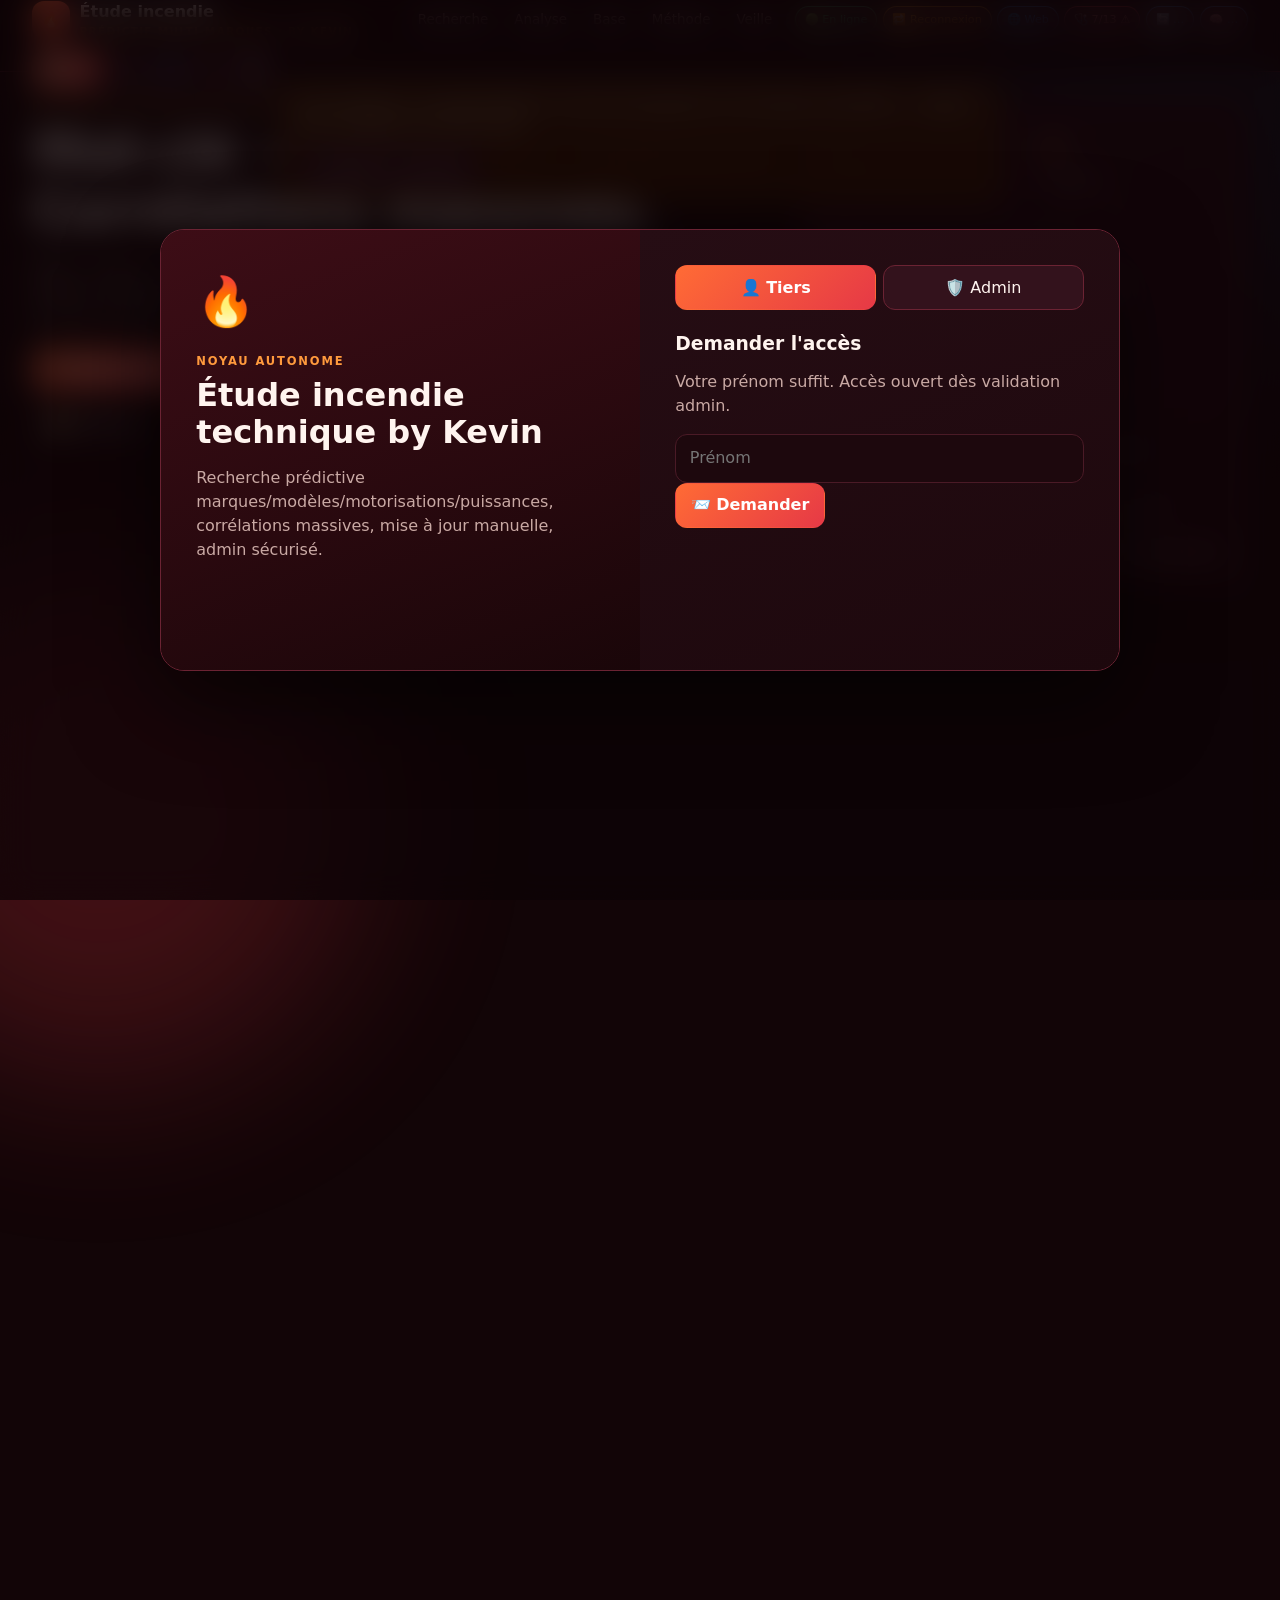
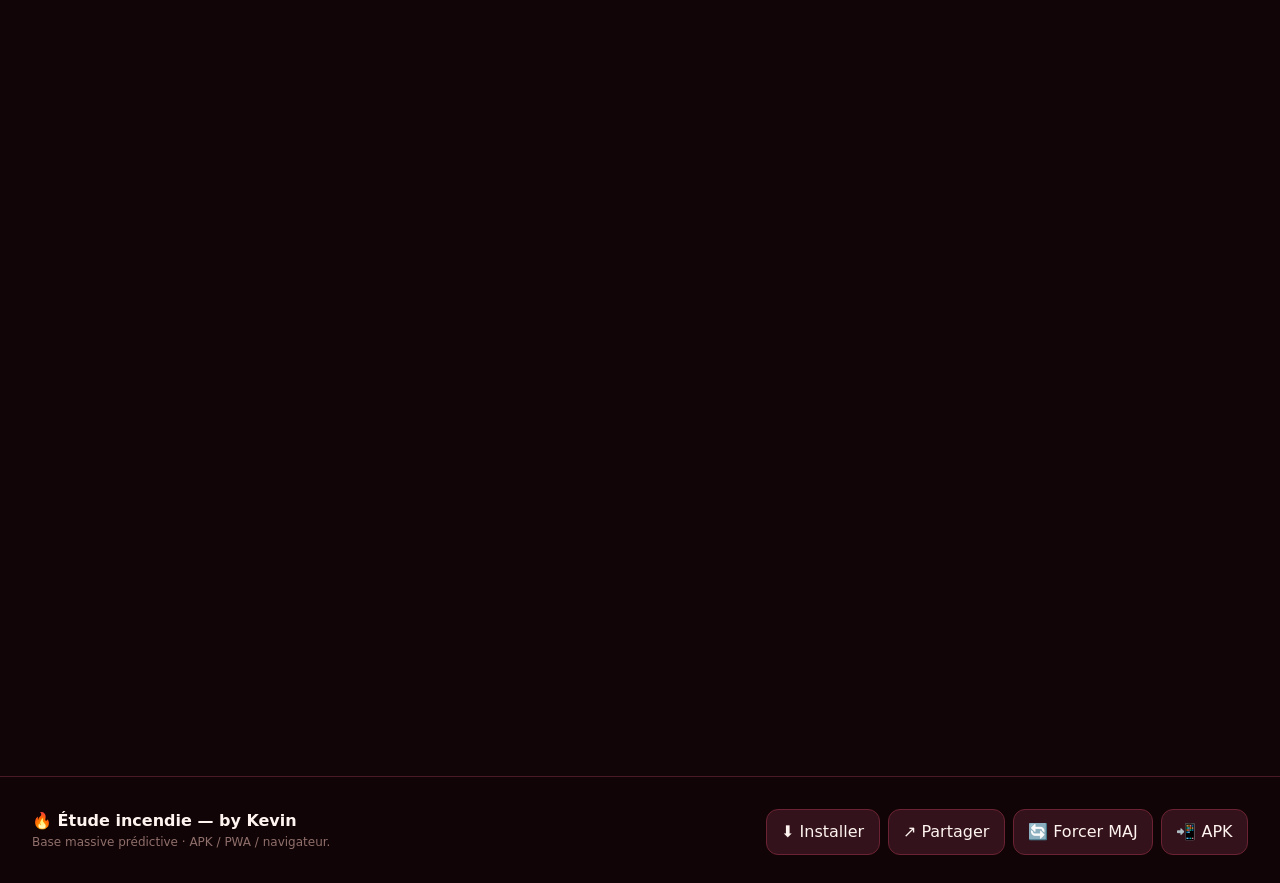
==== commit a617b563: "Update print statement from 'Hello' to 'Goodbye'" ====
--- a/index.html
+++ b/index.html
@@ -4,7 +4,7 @@
 <meta charset="utf-8">
 <meta name="viewport" content="width=device-width,initial-scale=1,viewport-fit=cover">
 <meta name="theme-color" content="#120507">
-<meta name="description" content="Étude incendie technique by Kevin — recherche prédictive par marques, modèles, motorisations, puissances et pannes connues avec corrélations.">
+<meta name="description" content="Étude incendie technique by Kevin — recherche prédictive marques/modèles/motorisations/puissances, corrélations de pannes, mise à jour manuelle, APK.">
 <title>Étude incendie technique — by Kevin</title>
 <link rel="manifest" href="manifest.json">
 <link rel="icon" href="images/icon.svg" type="image/svg+xml">
@@ -14,38 +14,36 @@
 ::selection{background:var(--fire);color:#1a0609}::-webkit-scrollbar{width:11px;height:11px}::-webkit-scrollbar-track{background:#1c070c}::-webkit-scrollbar-thumb{background:linear-gradient(180deg,var(--fire),var(--red));border-radius:99px;border:2px solid #1c070c}*{scrollbar-width:thin;scrollbar-color:var(--fire) #1c070c}
 a{color:var(--fire2)}button,input,select,textarea{font:inherit}button{cursor:pointer;border:1px solid var(--line2);background:var(--surface2);color:var(--text);border-radius:12px;padding:.6rem .9rem;transition:transform .18s var(--ease),border-color .18s,box-shadow .18s}button:hover{transform:translateY(-2px);border-color:var(--fire);box-shadow:0 8px 22px rgba(255,107,53,.18)}button:active{transform:none}button:disabled{opacity:.5;cursor:not-allowed;transform:none}input,select,textarea{width:100%;background:#1d080d;color:var(--text);border:1px solid var(--line);border-radius:12px;padding:.7rem .85rem;outline:none}input:focus,select:focus,textarea:focus{border-color:var(--fire);box-shadow:0 0 0 3px rgba(255,107,53,.16)}textarea{min-height:80px;resize:vertical}select{appearance:none;background-image:linear-gradient(45deg,transparent 50%,var(--fire2) 50%),linear-gradient(135deg,var(--fire2) 50%,transparent 50%);background-position:calc(100% - 18px) 55%,calc(100% - 13px) 55%;background-size:5px 5px;background-repeat:no-repeat;padding-right:2.2rem}[hidden]{display:none!important}
 .bg-glow{position:fixed;border-radius:50%;filter:blur(90px);opacity:.22;z-index:-3;pointer-events:none}.g1{width:520px;height:520px;background:var(--red);left:-160px;bottom:-180px}.g2{width:460px;height:460px;background:var(--blue);right:-140px;top:-120px;opacity:.13}#embers{position:fixed;inset:0;z-index:-2;pointer-events:none;opacity:.7}#wpLayer{position:fixed;inset:0;z-index:-4;background:center/cover no-repeat;transition:opacity .5s}.grain{position:fixed;inset:0;z-index:-1;pointer-events:none;opacity:.05;background-image:url("data:image/svg+xml,%3Csvg xmlns='http://www.w3.org/2000/svg' width='140' height='140'%3E%3Cfilter id='n'%3E%3CfeTurbulence type='fractalNoise' baseFrequency='.9' numOctaves='2'/%3E%3C/filter%3E%3Crect width='140' height='140' filter='url(%23n)' opacity='.6'/%3E%3C/svg%3E")}
-header{position:fixed;top:0;left:0;right:0;height:var(--head);z-index:100;display:flex;align-items:center;gap:.8rem;padding:0 clamp(.8rem,3vw,2rem);background:rgba(18,5,7,.86);backdrop-filter:blur(14px);border-bottom:1px solid var(--line)}
-.brand{display:flex;align-items:center;gap:.6rem;font-weight:800;white-space:nowrap}.brand .mark{width:38px;height:38px;border-radius:12px;display:grid;place-items:center;background:linear-gradient(135deg,var(--fire),var(--red))}.brand small{display:block;color:var(--fire2);font-size:.68rem;letter-spacing:.12em;text-transform:uppercase}
+header{position:fixed;top:0;left:0;right:0;height:var(--head);z-index:100;display:flex;align-items:center;gap:.7rem;padding:0 clamp(.7rem,3vw,2rem);background:rgba(18,5,7,.88);backdrop-filter:blur(14px);border-bottom:1px solid var(--line);flex-wrap:wrap}
+.brand{display:flex;align-items:center;gap:.6rem;font-weight:800;white-space:nowrap}.brand .mark{width:38px;height:38px;border-radius:12px;display:grid;place-items:center;background:linear-gradient(135deg,var(--fire),var(--red))}.brand small{display:block;color:var(--fire2);font-size:.66rem;letter-spacing:.12em;text-transform:uppercase}
 nav{display:flex;gap:.2rem;margin-left:auto}nav a{color:var(--muted);text-decoration:none;font-size:.84rem;padding:.45rem .65rem;border-radius:10px;border:1px solid transparent}nav a:hover,nav a.active{color:var(--text);background:var(--surface2);border-color:var(--line2)}
 .pills{display:flex;gap:.35rem;align-items:center;flex-wrap:wrap}.pill{font-size:.7rem;padding:.26rem .55rem;border-radius:99px;border:1px solid var(--line2);background:var(--surface);color:var(--muted);white-space:nowrap}.pill.ok{border-color:rgba(57,217,138,.5);color:var(--green)}.pill.warn{border-color:rgba(255,176,32,.5);color:var(--amber)}.pill.fail{border-color:rgba(230,57,70,.6);color:#ff9aa2}.pill.info{border-color:rgba(47,155,255,.5);color:var(--blue)}
 .head-actions{display:flex;gap:.35rem}.head-actions button{padding:.5rem .65rem;font-size:.78rem}#menuBtn{display:none}
-main{max-width:1320px;margin:0 auto;padding:calc(var(--head) + 26px) clamp(.8rem,3vw,2rem) 4rem}section{margin-bottom:3.2rem;opacity:0;transform:translateY(26px);transition:opacity .7s var(--ease),transform .7s var(--ease)}section.in{opacity:1;transform:none}.section-head{display:flex;align-items:end;justify-content:space-between;gap:1rem;margin-bottom:1.1rem;flex-wrap:wrap}h1,h2,h3{line-height:1.15;margin:0}h2{font-size:clamp(1.4rem,3vw,2rem)}h2 .idx{color:var(--fire);font-family:ui-monospace,monospace;font-size:.8em;margin-right:.5rem}.eyebrow{color:var(--fire2);text-transform:uppercase;letter-spacing:.16em;font-size:.72rem;font-weight:800;margin-bottom:.4rem}.lead{color:var(--muted);max-width:680px}.card{background:linear-gradient(160deg,var(--surface),var(--bg2));border:1px solid var(--line);border-radius:var(--r);padding:1.1rem;box-shadow:var(--shadow)}.grid{display:grid;gap:1rem}.row{display:flex;gap:.5rem;align-items:center;flex-wrap:wrap}.hint{font-size:.75rem;color:var(--dim)}
-.hero{display:grid;grid-template-columns:1.25fr .75fr;gap:1.4rem;align-items:stretch}.hero h1{font-size:clamp(2rem,5vw,3.3rem);letter-spacing:-.03em;margin:.4rem 0 .8rem}.hero h1 em{font-style:normal;background:linear-gradient(90deg,var(--fire2),var(--fire),var(--red));-webkit-background-clip:text;background-clip:text;color:transparent}.hero-actions{display:flex;gap:.6rem;flex-wrap:wrap;margin-top:1.2rem}.btn-fire{background:linear-gradient(135deg,var(--fire),var(--red));border-color:transparent;color:#fff;font-weight:800}.btn-ghost{background:transparent}.stats{display:grid;grid-template-columns:repeat(2,1fr);gap:.8rem}.stat{padding:1rem;border-radius:14px;border:1px solid var(--line);background:rgba(38,13,20,.7)}.stat b{display:block;font-size:1.5rem;color:var(--fire2);font-family:ui-monospace,monospace}.stat span{font-size:.76rem;color:var(--muted)}.mini-step{display:flex;gap:.7rem;padding:.6rem 0;border-bottom:1px dashed var(--line)}.mini-step:last-child{border:0}.mini-step b{color:var(--fire2);font-family:ui-monospace,monospace;font-size:.8rem}.mini-step span{font-size:.85rem;color:var(--muted)}
-.search-box{display:flex;gap:.6rem;align-items:center;background:linear-gradient(160deg,#2d0f17,#1d080d);border:1px solid var(--line2);border-radius:18px;padding:.8rem;box-shadow:var(--shadow)}.search-box .ico{font-size:1.3rem}.search-box input{flex:1;border:0;background:transparent;font-size:1.05rem;box-shadow:none}.search-box select{width:auto;min-width:150px}.search-box button{white-space:nowrap}.chips{display:flex;gap:.4rem;flex-wrap:wrap;margin:.8rem 0}.chip{font-size:.75rem;padding:.3rem .7rem;border-radius:99px;border:1px solid var(--line2);background:var(--surface);color:var(--fire2);cursor:pointer}.chip:hover{background:var(--fire);color:#1a0609}.chip.muted{color:var(--muted);cursor:default}.results{display:grid;gap:.5rem}.result-group{font-size:.72rem;text-transform:uppercase;letter-spacing:.12em;color:var(--fire2);font-weight:800;margin:.7rem 0 .2rem}.result{display:flex;justify-content:space-between;gap:.8rem;align-items:center;padding:.75rem .9rem;border-radius:12px;border:1px solid var(--line);background:rgba(38,13,20,.6);cursor:pointer;border-left:3px solid transparent}.result:hover,.result.active{background:var(--surface2);border-left-color:var(--fire)}.result small{display:block;color:var(--muted);font-size:.75rem}.result .tag{font-size:.66rem;padding:.12rem .45rem;border-radius:6px;background:#2a0e15;color:var(--fire2);margin-left:.3rem}.empty{padding:1.4rem;text-align:center;color:var(--muted);border:1px dashed var(--line2);border-radius:14px}
-.pred-grid{display:grid;grid-template-columns:repeat(auto-fit,minmax(220px,1fr));gap:.6rem;margin:.8rem 0}.pred{padding:.8rem;border-radius:12px;border:1px solid var(--line);background:#20080d;border-left:3px solid var(--fire)}.pred b{display:block;font-size:.78rem;color:var(--fire2);margin-bottom:.3rem}.pred span{display:block;font-size:.82rem;color:var(--text)}.pred small{display:block;font-size:.7rem;color:var(--muted);margin-top:.25rem}
-.analysis-box{background:linear-gradient(160deg,#2d0f17,#1d080d);border:1px solid var(--line2);border-radius:20px;padding:1.1rem;box-shadow:var(--shadow)}.analysis-input{display:flex;gap:.6rem;flex-wrap:wrap}.analysis-input input{flex:1;min-width:240px;font-size:1.05rem}.analysis-head{display:flex;justify-content:space-between;gap:1rem;flex-wrap:wrap;margin:1rem 0}.analysis-actions{display:flex;gap:.4rem;flex-wrap:wrap}.verdict{display:grid;grid-template-columns:repeat(auto-fit,minmax(150px,1fr));gap:.6rem;margin:.8rem 0}.verdict div{padding:.7rem;border-radius:12px;border:1px solid var(--line);background:#20080d}.verdict b{display:block;font-size:.68rem;text-transform:uppercase;color:var(--dim)}.verdict span{font-weight:800}.context-box{padding:.9rem;border-radius:14px;border:1px solid rgba(255,154,61,.3);background:rgba(255,154,61,.08);margin:.8rem 0}.context-box b{color:var(--fire2);display:block;margin-bottom:.3rem}.context-box .chips{margin:.4rem 0 0}.chain{display:grid;grid-template-columns:repeat(5,1fr);gap:.8rem;margin:1rem 0}.node{padding:.9rem;border-radius:14px;border:1px solid var(--line);background:#20080d;min-height:150px}.node h4{margin:0 0 .5rem;font-size:.76rem;text-transform:uppercase;letter-spacing:.08em}.node p,.node ul{font-size:.83rem;color:var(--muted)}.node ul{padding-left:1.1rem}.node.o{border-top:3px solid var(--fire)}.node.o h4{color:var(--fire2)}.node.m{border-top:3px solid var(--amber)}.node.m h4{color:var(--amber)}.node.r{border-top:3px solid var(--blue)}.node.r h4{color:#9fd0ff}.node.c{border-top:3px solid var(--red)}.node.c h4{color:#ff9aa2}.node.a{border-top:3px solid var(--green)}.node.a h4{color:var(--green)}.analysis-details{display:grid;grid-template-columns:repeat(auto-fit,minmax(240px,1fr));gap:.8rem}.detail{padding:.9rem;border-radius:14px;border:1px solid var(--line);background:rgba(38,13,20,.6)}.detail h4{margin:0 0 .5rem;color:var(--fire2)}.detail ul{margin:0;padding-left:1.1rem;font-size:.84rem;color:var(--muted)}.analysis-note{padding:.9rem;border-radius:14px;border:1px solid rgba(47,155,255,.3);background:rgba(47,155,255,.07);font-size:.86rem;color:var(--muted);margin:.8rem 0}.analysis-note b{color:#9fd0ff}.analysis-note.warn{border-color:rgba(255,176,32,.35);background:rgba(255,176,32,.08)}.analysis-note.warn b{color:var(--amber)}.analysis-sources,.analysis-related{display:flex;gap:.5rem;flex-wrap:wrap;margin:.8rem 0}.analysis-sources a{font-size:.8rem;padding:.35rem .7rem;border-radius:99px;border:1px solid var(--line2);background:#20080d;text-decoration:none}
-.filters{display:flex;gap:.6rem;flex-wrap:wrap;padding:.9rem;border-radius:16px;border:1px solid var(--line);background:rgba(38,13,20,.75);margin-bottom:1rem}.filters select{width:auto;min-width:140px;flex:1}.filters input{flex:2;min-width:190px}.count{margin-left:auto;color:var(--fire2);font-weight:800;font-size:.85rem}.bulkbar{display:flex;gap:.5rem;flex-wrap:wrap;align-items:center;margin-bottom:.8rem;padding:.7rem;border-radius:14px;border:1px solid var(--line);background:#20080d}.bulkbar input{width:auto}.lib-grid{display:grid;grid-template-columns:repeat(auto-fill,minmax(290px,1fr));gap:1rem}.record{background:linear-gradient(165deg,var(--surface),#1c070c);border:1px solid var(--line);border-radius:18px;padding:1rem;display:flex;flex-direction:column;gap:.6rem;animation:cardIn .5s var(--ease) both}.record.selected{border-color:var(--fire)}.record.dragging{opacity:.45}@keyframes cardIn{from{opacity:0;transform:translateY(18px)}to{opacity:1;transform:none}}.record-top{display:flex;justify-content:space-between;font-size:.7rem;font-weight:800;padding:.35rem .6rem;border-radius:9px}.record-top.th{background:rgba(255,107,53,.22);color:var(--fire2)}.record-top.ev{background:rgba(47,155,255,.22);color:#9fd0ff}.record .cause{color:var(--muted);font-size:.85rem;flex:1}.tags{display:flex;flex-wrap:wrap;gap:.3rem}.tag{font-size:.68rem;padding:.18rem .55rem;border-radius:99px;background:#20080d;border:1px solid var(--line);color:var(--muted)}.tag.sev{border-color:rgba(230,57,70,.5);color:#ff9aa2}.tag.dtc{border-color:rgba(255,176,32,.5);color:var(--amber)}.tag.src{border-color:rgba(47,155,255,.5);color:#9fd0ff}.tag.brand{border-color:rgba(177,109,255,.5);color:var(--violet)}.record-actions{display:flex;gap:.4rem;flex-wrap:wrap}.record-actions button{flex:1;padding:.5rem;font-size:.76rem;min-width:84px}.record-tools{display:flex;gap:.4rem;align-items:center}.record-tools input{width:auto}.record-more{font-size:.82rem;color:var(--muted);border-top:1px dashed var(--line);padding-top:.6rem}.drag{cursor:grab;color:var(--dim)}
+main{max-width:1320px;margin:0 auto;padding:calc(var(--head) + 26px) clamp(.8rem,3vw,2rem) 4rem}section{margin-bottom:3rem;opacity:0;transform:translateY(26px);transition:opacity .7s var(--ease),transform .7s var(--ease)}section.in{opacity:1;transform:none}.section-head{display:flex;align-items:end;justify-content:space-between;gap:1rem;margin-bottom:1.1rem;flex-wrap:wrap}h1,h2,h3{line-height:1.15;margin:0}h2{font-size:clamp(1.4rem,3vw,2rem)}h2 .idx{color:var(--fire);font-family:ui-monospace,monospace;font-size:.8em;margin-right:.5rem}.eyebrow{color:var(--fire2);text-transform:uppercase;letter-spacing:.16em;font-size:.72rem;font-weight:800;margin-bottom:.4rem}.lead{color:var(--muted);max-width:680px}.card{background:linear-gradient(160deg,var(--surface),var(--bg2));border:1px solid var(--line);border-radius:var(--r);padding:1.1rem;box-shadow:var(--shadow)}.grid{display:grid;gap:1rem}.row{display:flex;gap:.5rem;align-items:center;flex-wrap:wrap}.hint{font-size:.75rem;color:var(--dim)}
+.hero{display:grid;grid-template-columns:1.25fr .75fr;gap:1.4rem;align-items:stretch}.hero h1{font-size:clamp(2rem,5vw,3.2rem);letter-spacing:-.03em;margin:.4rem 0 .8rem}.hero h1 em{font-style:normal;background:linear-gradient(90deg,var(--fire2),var(--fire),var(--red));-webkit-background-clip:text;background-clip:text;color:transparent}.hero-actions{display:flex;gap:.6rem;flex-wrap:wrap;margin-top:1.2rem}.btn-fire{background:linear-gradient(135deg,var(--fire),var(--red));border-color:transparent;color:#fff;font-weight:800}.btn-ghost{background:transparent}.stats{display:grid;grid-template-columns:repeat(2,1fr);gap:.8rem}.stat{padding:.9rem;border-radius:14px;border:1px solid var(--line);background:rgba(38,13,20,.7)}.stat b{display:block;font-size:1.5rem;color:var(--fire2);font-family:ui-monospace,monospace}.stat span{font-size:.76rem;color:var(--muted)}.mini-step{display:flex;gap:.7rem;padding:.6rem 0;border-bottom:1px dashed var(--line)}.mini-step:last-child{border:0}.mini-step b{color:var(--fire2);font-family:ui-monospace,monospace;font-size:.8rem}.mini-step span{font-size:.85rem;color:var(--muted)}
+.search-box{display:flex;gap:.6rem;align-items:center;background:linear-gradient(160deg,#2d0f17,#1d080d);border:1px solid var(--line2);border-radius:18px;padding:.8rem;box-shadow:var(--shadow);flex-wrap:wrap}.search-box .ico{font-size:1.3rem}.search-box input{flex:1;min-width:200px;border:0;background:transparent;font-size:1.05rem;box-shadow:none}.search-box select{width:auto;min-width:140px}.search-box button{white-space:nowrap}.chips{display:flex;gap:.4rem;flex-wrap:wrap;margin:.8rem 0}.chip{font-size:.75rem;padding:.3rem .7rem;border-radius:99px;border:1px solid var(--line2);background:var(--surface);color:var(--fire2);cursor:pointer}.chip:hover{background:var(--fire);color:#1a0609}.chip.muted{color:var(--muted);cursor:default}.results{display:grid;gap:.5rem}.result-group{font-size:.72rem;text-transform:uppercase;letter-spacing:.12em;color:var(--fire2);font-weight:800;margin:.7rem 0 .2rem}.result{display:flex;justify-content:space-between;gap:.8rem;align-items:center;padding:.75rem .9rem;border-radius:12px;border:1px solid var(--line);background:rgba(38,13,20,.6);cursor:pointer;border-left:3px solid transparent}.result:hover,.result.active{background:var(--surface2);border-left-color:var(--fire)}.result small{display:block;color:var(--muted);font-size:.75rem}.result .tag{font-size:.66rem;padding:.12rem .45rem;border-radius:6px;background:#2a0e15;color:var(--fire2)}.empty{padding:1.4rem;text-align:center;color:var(--muted);border:1px dashed var(--line2);border-radius:14px}
+.context-box{padding:.9rem;border-radius:14px;border:1px solid rgba(255,154,61,.35);background:rgba(255,154,61,.08);margin:.8rem 0}.context-box b{color:var(--fire2);display:block;margin-bottom:.3rem}.context-box .chips{margin:.4rem 0 0}
+.analysis-box{background:linear-gradient(160deg,#2d0f17,#1d080d);border:1px solid var(--line2);border-radius:20px;padding:1.1rem;box-shadow:var(--shadow)}.analysis-input{display:flex;gap:.6rem;flex-wrap:wrap}.analysis-input input{flex:1;min-width:220px;font-size:1.05rem}.analysis-head{display:flex;justify-content:space-between;gap:1rem;flex-wrap:wrap;margin:1rem 0}.analysis-actions{display:flex;gap:.4rem;flex-wrap:wrap}.verdict{display:grid;grid-template-columns:repeat(auto-fit,minmax(140px,1fr));gap:.6rem;margin:.8rem 0}.verdict div{padding:.7rem;border-radius:12px;border:1px solid var(--line);background:#20080d}.verdict b{display:block;font-size:.68rem;text-transform:uppercase;color:var(--dim)}.verdict span{font-weight:800}.chain{display:grid;grid-template-columns:repeat(5,1fr);gap:.8rem;margin:1rem 0}.node{padding:.9rem;border-radius:14px;border:1px solid var(--line);background:#20080d;min-height:150px}.node h4{margin:0 0 .5rem;font-size:.76rem;text-transform:uppercase;letter-spacing:.08em}.node p,.node ul{font-size:.83rem;color:var(--muted)}.node ul{padding-left:1.1rem}.node.o{border-top:3px solid var(--fire)}.node.o h4{color:var(--fire2)}.node.m{border-top:3px solid var(--amber)}.node.m h4{color:var(--amber)}.node.r{border-top:3px solid var(--blue)}.node.r h4{color:#9fd0ff}.node.c{border-top:3px solid var(--red)}.node.c h4{color:#ff9aa2}.node.a{border-top:3px solid var(--green)}.node.a h4{color:var(--green)}.analysis-details{display:grid;grid-template-columns:repeat(auto-fit,minmax(240px,1fr));gap:.8rem}.detail{padding:.9rem;border-radius:14px;border:1px solid var(--line);background:rgba(38,13,20,.6)}.detail h4{margin:0 0 .5rem;color:var(--fire2)}.detail ul{margin:0;padding-left:1.1rem;font-size:.84rem;color:var(--muted)}.analysis-note{padding:.9rem;border-radius:14px;border:1px solid rgba(47,155,255,.3);background:rgba(47,155,255,.07);font-size:.86rem;color:var(--muted);margin:.8rem 0}.analysis-note b{color:#9fd0ff}.analysis-note.warn{border-color:rgba(255,176,32,.35);background:rgba(255,176,32,.08)}.analysis-note.warn b{color:var(--amber)}.analysis-sources{display:flex;gap:.5rem;flex-wrap:wrap;margin:.8rem 0}.analysis-sources a{font-size:.8rem;padding:.35rem .7rem;border-radius:99px;border:1px solid var(--line2);background:#20080d;text-decoration:none}
+.filters{display:flex;gap:.6rem;flex-wrap:wrap;padding:.9rem;border-radius:16px;border:1px solid var(--line);background:rgba(38,13,20,.75);margin-bottom:1rem}.filters select{width:auto;min-width:130px;flex:1}.filters input{flex:2;min-width:170px}.count{margin-left:auto;color:var(--fire2);font-weight:800;font-size:.85rem}.bulkbar{display:flex;gap:.5rem;flex-wrap:wrap;align-items:center;margin-bottom:.8rem;padding:.7rem;border-radius:14px;border:1px solid var(--line);background:#20080d}.bulkbar input{width:auto}.lib-grid{display:grid;grid-template-columns:repeat(auto-fill,minmax(290px,1fr));gap:1rem}.record{background:linear-gradient(165deg,var(--surface),#1c070c);border:1px solid var(--line);border-radius:18px;padding:1rem;display:flex;flex-direction:column;gap:.6rem;animation:cardIn .5s var(--ease) both}.record.selected{border-color:var(--fire)}.record.dragging{opacity:.45}@keyframes cardIn{from{opacity:0;transform:translateY(18px)}to{opacity:1;transform:none}}.record-top{display:flex;justify-content:space-between;font-size:.7rem;font-weight:800;padding:.35rem .6rem;border-radius:9px}.record-top.th{background:rgba(255,107,53,.22);color:var(--fire2)}.record-top.ev{background:rgba(47,155,255,.22);color:#9fd0ff}.record .cause{color:var(--muted);font-size:.85rem;flex:1}.tags{display:flex;flex-wrap:wrap;gap:.3rem}.tag{font-size:.68rem;padding:.18rem .55rem;border-radius:99px;background:#20080d;border:1px solid var(--line);color:var(--muted)}.tag.sev{border-color:rgba(230,57,70,.5);color:#ff9aa2}.tag.dtc{border-color:rgba(255,176,32,.5);color:var(--amber)}.tag.src{border-color:rgba(47,155,255,.5);color:#9fd0ff}.record-actions{display:flex;gap:.4rem;flex-wrap:wrap}.record-actions button{flex:1;padding:.5rem;font-size:.76rem;min-width:84px}.record-tools{display:flex;gap:.4rem;align-items:center}.record-tools input{width:auto}.record-more{font-size:.82rem;color:var(--muted);border-top:1px dashed var(--line);padding-top:.6rem}.drag{cursor:grab;color:var(--dim)}
 .steps{display:grid;grid-template-columns:repeat(auto-fit,minmax(230px,1fr));gap:.9rem}.step{padding:1rem;border-radius:16px;border:1px solid var(--line);background:linear-gradient(160deg,var(--surface),#1c070c);position:relative}.step:before{content:attr(data-n);position:absolute;right:.6rem;top:.2rem;font-size:2.6rem;font-weight:900;color:rgba(255,107,53,.12)}.step b{color:var(--fire2);display:block;margin-bottom:.3rem}.step span{font-size:.85rem;color:var(--muted)}.table-wrap{overflow-x:auto;border-radius:14px;border:1px solid var(--line)}table{width:100%;border-collapse:collapse;font-size:.88rem}th,td{padding:.65rem;text-align:left;border-bottom:1px solid var(--line)}th{color:var(--fire2);font-size:.75rem;text-transform:uppercase}
 .portals{display:grid;grid-template-columns:repeat(auto-fit,minmax(200px,1fr));gap:.8rem;margin-bottom:1rem}.portal{display:block;padding:.9rem;border-radius:14px;border:1px solid var(--line);background:#20080d;text-decoration:none;color:var(--text)}.portal b{display:block;color:var(--fire2)}.portal span{font-size:.8rem;color:var(--muted)}.ref-list{display:grid;gap:.5rem}.ref{display:flex;justify-content:space-between;gap:.8rem;padding:.7rem .9rem;border-radius:12px;border:1px solid var(--line);background:rgba(38,13,20,.6)}.ref small{display:block;color:var(--muted);font-size:.75rem}
 .admin-grid{display:grid;grid-template-columns:repeat(auto-fit,minmax(300px,1fr));gap:1rem}.req{padding:.7rem;border-radius:12px;border:1px solid var(--line);background:#20080d;margin-bottom:.6rem}.req-head{display:flex;justify-content:space-between;gap:.5rem;flex-wrap:wrap}.req-actions{display:flex;gap:.35rem;flex-wrap:wrap;margin-top:.5rem}.req-actions button{padding:.35rem .55rem;font-size:.75rem}.badge{font-size:.68rem;padding:.18rem .55rem;border-radius:99px;border:1px solid var(--line2)}.badge.granted{color:var(--green)}.badge.denied,.badge.revoked{color:var(--red)}.badge.pending{color:var(--amber)}.danger{border-color:rgba(230,57,70,.5);color:#ff9aa2}.wp-preview{height:120px;border-radius:12px;border:1px solid var(--line);background:#1d080d center/cover;margin:.6rem 0;display:grid;place-items:center;color:var(--dim);font-size:.8rem}
 footer{border-top:1px solid var(--line);padding:2rem;display:flex;justify-content:space-between;gap:1rem;flex-wrap:wrap;background:rgba(18,5,7,.7)}
-#gate{position:fixed;inset:0;z-index:500;display:grid;place-items:center;padding:1rem;background:rgba(12,3,6,.76);backdrop-filter:blur(16px)}.gate-card{width:min(960px,100%);display:grid;grid-template-columns:1fr 1fr;border-radius:24px;overflow:hidden;border:1px solid var(--line2);box-shadow:0 30px 90px rgba(0,0,0,.6)}.gate-visual{padding:2.2rem;background:linear-gradient(160deg,#3d0d16,#1a0609);display:flex;flex-direction:column;justify-content:space-between;min-height:480px}.gate-form{padding:2.2rem;background:linear-gradient(160deg,#260d14,#1d080d)}.tabs{display:flex;gap:.4rem;margin-bottom:1.4rem}.tabs button{flex:1}.tabs button.active{background:linear-gradient(135deg,var(--fire),var(--red));border-color:transparent;color:#fff;font-weight:800}.gate-status{margin-top:1rem;padding:.9rem;border-radius:12px;border:1px solid var(--line);background:#20080d;font-size:.85rem}.gate-status.pending{border-color:rgba(255,176,32,.4)}.gate-status.denied,.gate-status.revoked{border-color:rgba(230,57,70,.4)}.shake{animation:shake .4s}@keyframes shake{20%,60%{transform:translateX(-6px)}40%,80%{transform:translateX(6px)}}
+#gate{position:fixed;inset:0;z-index:500;display:grid;place-items:center;padding:1rem;background:rgba(12,3,6,.76);backdrop-filter:blur(16px)}.gate-card{width:min(960px,100%);display:grid;grid-template-columns:1fr 1fr;border-radius:24px;overflow:hidden;border:1px solid var(--line2);box-shadow:0 30px 90px rgba(0,0,0,.6)}.gate-visual{padding:2.2rem;background:linear-gradient(160deg,#3d0d16,#1a0609);display:flex;flex-direction:column;justify-content:space-between;min-height:440px}.gate-form{padding:2.2rem;background:linear-gradient(160deg,#260d14,#1d080d)}.tabs{display:flex;gap:.4rem;margin-bottom:1.4rem}.tabs button{flex:1}.tabs button.active{background:linear-gradient(135deg,var(--fire),var(--red));border-color:transparent;color:#fff;font-weight:800}.gate-status{margin-top:1rem;padding:.9rem;border-radius:12px;border:1px solid var(--line);background:#20080d;font-size:.85rem}.gate-status.pending{border-color:rgba(255,176,32,.4)}.gate-status.denied,.gate-status.revoked{border-color:rgba(230,57,70,.4)}.shake{animation:shake .4s}@keyframes shake{20%,60%{transform:translateX(-6px)}40%,80%{transform:translateX(6px)}}
 #deck{position:fixed;inset:0;z-index:600;background:radial-gradient(1100px 700px at 50% -10%,#4a1020,#120407 70%);display:flex;flex-direction:column}.deck-bar{height:5px;background:#260d14}#deckProgress{height:100%;width:0;background:linear-gradient(90deg,var(--fire),var(--fire2))}.deck-head,.deck-nav,.deck-foot{display:flex;justify-content:space-between;align-items:center;gap:.8rem;padding:.8rem 1.2rem}.deck-head span{overflow:hidden;text-overflow:ellipsis;white-space:nowrap}.deck-btns,.dots{display:flex;gap:.4rem}.deck-slide{flex:1;display:flex;flex-direction:column;justify-content:center;width:min(940px,92%);margin:0 auto;padding:1rem;overflow:auto}.deck-slide.anim{animation:slideIn .4s var(--ease)}@keyframes slideIn{from{opacity:0;transform:translateX(34px)}to{opacity:1;transform:none}}.deck-slide h3{color:var(--fire2);text-transform:uppercase;letter-spacing:.1em}.deck-slide .big{font-size:clamp(1.15rem,2.8vw,1.8rem);font-weight:700}.deck-slide ul{font-size:clamp(1rem,2.2vw,1.3rem);line-height:1.7}.deck-cover{text-align:center}.energy-big{display:inline-block;padding:.4rem 1rem;border-radius:99px;font-size:.78rem;font-weight:900}.energy-big.th{background:rgba(255,107,53,.2);color:var(--fire2)}.energy-big.ev{background:rgba(47,155,255,.2);color:#9fd0ff}.dot{width:9px;height:9px;border-radius:50%;background:var(--line2)}.dot.on{background:var(--fire);transform:scale(1.3)}.deck-overview{position:absolute;inset:64px 0 0;overflow:auto;background:rgba(12,3,6,.97);padding:1.2rem;display:grid;grid-template-columns:repeat(auto-fill,minmax(240px,1fr));gap:.8rem;align-content:start}.ov{text-align:left;padding:.9rem;border-radius:14px;border:1px solid var(--line);background:var(--surface);color:var(--text)}.ov.active{border-color:var(--fire)}.ov small{color:var(--muted)}
 #drawer,#editor,#diagDrawer,#updateDrawer{position:fixed;inset:0;z-index:650;background:rgba(12,3,6,.66);backdrop-filter:blur(6px);display:flex;justify-content:flex-end}#diagDrawer,#updateDrawer{z-index:700}.drawer-card{width:min(640px,100%);height:100%;overflow:auto;background:linear-gradient(180deg,#260d14,#120507);border-left:1px solid var(--line2);padding:1.4rem;animation:drawerIn .35s var(--ease)}@keyframes drawerIn{from{transform:translateX(100%)}to{transform:none}}.drawer-close{float:right;padding:.4rem .6rem}.drawer-card .body{color:var(--muted);font-size:.92rem;margin:1rem 0}.editor-form{display:grid;gap:.6rem}.editor-form label{font-size:.72rem;color:var(--fire2);font-weight:800;text-transform:uppercase}
 .diag-grid{display:grid;grid-template-columns:repeat(auto-fit,minmax(220px,1fr));gap:.6rem;margin:1rem 0}.diag{padding:.8rem;border-radius:12px;border:1px solid var(--line);background:#20080d}.diag b{display:block;font-size:.8rem}.diag span{font-size:.75rem;color:var(--muted)}.diag.ok{border-left:3px solid var(--green)}.diag.warn{border-left:3px solid var(--amber)}.diag.fail{border-left:3px solid var(--red)}.journal{max-height:220px;overflow:auto;border:1px solid var(--line);border-radius:12px;padding:.6rem;background:#1d080d;font-size:.78rem}.journal div{padding:.25rem 0;border-bottom:1px dashed var(--line)}.journal div:last-child{border:0}
-.src{padding:.8rem;border-radius:14px;border:1px solid var(--line);background:#20080d;margin-bottom:.6rem}.src-head{display:flex;justify-content:space-between;gap:.6rem;align-items:center;flex-wrap:wrap}.src-head b{font-size:.9rem}.src-head small{display:block;color:var(--muted);font-size:.72rem;word-break:break-all}.src-meta{display:flex;gap:.4rem;flex-wrap:wrap;margin-top:.5rem}.src-log{max-height:240px;overflow:auto;border:1px solid var(--line);border-radius:12px;padding:.6rem;background:#1d080d;font-size:.76rem;margin-top:.8rem}.src-log div{padding:.22rem 0;border-bottom:1px dashed var(--line)}.src-log div:last-child{border:0}.src-log .ok{color:var(--green)}.src-log .warn{color:var(--amber)}.src-log .fail{color:#ff9aa2}.progress{height:6px;border-radius:99px;background:#2a0e15;overflow:hidden;margin:.6rem 0}.progress i{display:block;height:100%;width:0;background:linear-gradient(90deg,var(--fire),var(--fire2));transition:width .3s}
+.src{padding:.8rem;border-radius:14px;border:1px solid var(--line);background:#20080d;margin-bottom:.6rem}.src-head{display:flex;justify-content:space-between;gap:.6rem;align-items:center;flex-wrap:wrap}.src-head b{font-size:.9rem}.src-head small{display:block;color:var(--muted);font-size:.72rem;word-break:break-all}.src-meta{display:flex;gap:.4rem;flex-wrap:wrap;margin-top:.5rem;align-items:center}.src-log{max-height:240px;overflow:auto;border:1px solid var(--line);border-radius:12px;padding:.6rem;background:#1d080d;font-size:.76rem;margin-top:.8rem}.src-log div{padding:.22rem 0;border-bottom:1px dashed var(--line)}.src-log div:last-child{border:0}.src-log .ok{color:var(--green)}.src-log .warn{color:var(--amber)}.src-log .fail{color:#ff9aa2}.progress{height:6px;border-radius:99px;background:#2a0e15;overflow:hidden;margin:.6rem 0}.progress i{display:block;height:100%;width:0;background:linear-gradient(90deg,var(--fire),var(--fire2));transition:width .3s}
 #recoveryBanner{position:fixed;left:50%;top:calc(var(--head) + 8px);transform:translateX(-50%);z-index:400;width:min(720px,94vw);padding:.8rem 1rem;border-radius:14px;border:1px solid rgba(255,176,32,.5);background:rgba(60,30,5,.95);color:#ffe6bd;display:flex;gap:.8rem;align-items:center;justify-content:space-between;flex-wrap:wrap;font-size:.85rem}
 #toasts{position:fixed;left:50%;bottom:1.2rem;transform:translateX(-50%);z-index:800;display:grid;gap:.5rem;width:min(560px,92vw)}.toast{padding:.8rem 1rem;border-radius:14px;background:linear-gradient(135deg,var(--fire),var(--red));color:#fff;font-weight:700;box-shadow:0 14px 40px rgba(0,0,0,.5);animation:toastIn .35s var(--ease)}.toast.undo{background:linear-gradient(135deg,var(--blue),var(--violet))}@keyframes toastIn{from{opacity:0;transform:translateY(20px)}to{opacity:1;transform:none}}
 @media(max-width:1020px){nav{display:none}#menuBtn{display:block}nav.open{display:flex;position:absolute;top:var(--head);left:0;right:0;flex-direction:column;background:rgba(18,5,7,.98);padding:.8rem;border-bottom:1px solid var(--line)}.hero{grid-template-columns:1fr}.chain{grid-template-columns:repeat(2,1fr)}}
-@media(max-width:760px){:root{--head:64px}.brand small{display:none}.head-actions .optional{display:none}.gate-card{grid-template-columns:1fr}.gate-visual{min-height:auto;padding:1.5rem}.gate-form{padding:1.5rem}.search-box{flex-wrap:wrap}.search-box input{min-width:100%;order:-1}.chain{grid-template-columns:1fr}.analysis-input{flex-direction:column}.analysis-input input{min-width:0}.deck-foot{flex-wrap:wrap;justify-content:center}}
+@media(max-width:760px){:root{--head:64px}.brand small{display:none}.head-actions .optional{display:none}.gate-card{grid-template-columns:1fr}.gate-visual{min-height:auto;padding:1.5rem}.gate-form{padding:1.5rem}.chain{grid-template-columns:1fr}.analysis-input{flex-direction:column}.analysis-input input{min-width:0}.deck-foot{flex-wrap:wrap;justify-content:center}.filters select{min-width:46%}}
 @media print{header,footer,#gate,#deck,#drawer,#editor,#diagDrawer,#updateDrawer,#toasts,.bg-glow,#embers,.grain,#recoveryBanner,.analysis-input,.analysis-actions,.filters,.bulkbar,#recherche,#bibliotheque,#methode,#veille,#admin{display:none!important}body{background:#fff;color:#111}.analysis-box,.node,.detail,.analysis-note{background:#fff;border:1px solid #ccc;color:#111}.node p,.node ul,.detail ul{color:#333}main{padding:0}section{opacity:1;transform:none}}
 </style>
 </head>
 <body class="locked">
 <div id="wpLayer"></div><div class="bg-glow g1"></div><div class="bg-glow g2"></div><canvas id="embers"></canvas><div class="grain"></div>
-
 <div id="recoveryBanner" hidden><span id="recoveryText">Vérification nécessaire.</span><button id="recoveryBtn">🛠️ Réparer / recharger</button></div>
-
 <header>
   <div class="brand"><span class="mark">🔥</span><span>Étude incendie<small>Prédictif multi-marques · by Kevin</small></span></div>
   <button id="menuBtn">☰</button>
@@ -53,13 +51,12 @@
   <div class="pills"><span class="pill" id="netBadge">…</span><span class="pill" id="syncBadge">…</span><span class="pill info" id="modeBadge">…</span><span class="pill" id="diagPill">🩺 …</span><span class="pill info" id="updPill">🔄 …</span><span class="pill info" id="predPill">🧠 …</span><span class="pill info" id="btBadge" hidden>🔵</span></div>
   <div class="head-actions"><button id="updateBtn" class="btn-fire">🔄 MAJ</button><button id="diagBtn">🩺</button><button id="btBtn" class="optional">🔵</button><button id="installBtn" hidden>⬇️</button><button id="shareBtn" class="optional">↗</button><button id="adminBtn">🛡️</button></div>
 </header>
-
 <main>
   <section class="hero in" id="accueil">
     <div>
       <div class="eyebrow">Recherche prédictive par marques, modèles, motorisations, puissances</div>
       <h1>Mot-clé → <em>véhicule · panne.</em><br>Corrélations massives.</h1>
-      <p class="lead">Tapez « 308 1.2 », « C4 Cactus PureTech », « Golf 7 TSI », « Kona électrique »… Le moteur identifie automatiquement la marque, le modèle, la motorisation et la puissance, puis propose les pannes connues corrélées avec probabilités.</p>
+      <p class="lead">Tapez « 308 1.2 », « C4 Cactus PureTech », « Golf 7 TSI », « Kona électrique »… Le moteur identifie marque, modèle, motorisation, puissance, puis propose les pannes connues corrélées avec probabilités.</p>
       <div class="hero-actions"><button class="btn-fire" id="heroSearch">🔎 Rechercher</button><button class="btn-fire" id="heroAnalyze">🧠 308 PureTech 1.2</button><button id="heroUpdate">🔄 MAJ base</button><button id="heroPresent">📽️ Présenter</button><button class="btn-ghost" id="heroMethod">🧭 Méthode</button></div>
     </div>
     <div class="card">
@@ -67,50 +64,44 @@
       <div style="margin-top:1rem"><div class="mini-step"><b>01</b><span>Inférence marque → modèle → motorisation → puissance</span></div><div class="mini-step"><b>02</b><span>Corrélations véhicule → pannes connues → DTC</span></div><div class="mini-step"><b>03</b><span>Analyse prédictive : origine, mécanisme, conséquences</span></div></div>
     </div>
   </section>
-
-  <section id="recherche"><div class="section-head"><div><div class="eyebrow">Moteur prédictif unifié</div><h2><span class="idx">01</span>Recherche multi-corrélations</h2></div></div><div class="search-box"><span class="ico">🔎</span><input id="q" autocomplete="off" placeholder="308 1.2 PureTech, C4 Cactus, Golf 7 TSI, Kona, courroie humide…"><select id="qScope"><option value="all">Tous</option><option value="vehicle">Véhicules</option><option value="engine">Motorisations</option><option value="record">Pannes</option><option value="dtc">DTC</option><option value="method">Méthode</option><option value="ref">Veille</option></select><button id="searchBtn">Résultats</button><button class="btn-fire" id="analyzeSearchBtn">🧠 Analyser</button></div><div class="chips" id="chips"></div><div class="results" id="results"></div></section>
-
+  <section id="recherche"><div class="section-head"><div><div class="eyebrow">Moteur prédictif unifié</div><h2><span class="idx">01</span>Recherche multi-corrélations</h2></div></div><div class="search-box"><span class="ico">🔎</span><input id="q" autocomplete="off" placeholder="308 1.2 PureTech, C4 Cactus, Golf 7 TSI, Kona, courroie humide…"><select id="qScope"><option value="all">Tous</option><option value="vehicle">Véhicules</option><option value="corr">Corrélations</option><option value="record">Pannes</option><option value="dtc">DTC</option><option value="method">Méthode</option><option value="ref">Veille</option></select><button id="searchBtn">Résultats</button><button class="btn-fire" id="analyzeSearchBtn">🧠 Analyser</button></div><div class="chips" id="chips"></div><div class="results" id="results"></div></section>
   <section id="analyse"><div class="section-head"><div><div class="eyebrow">Analyse causale prédictive</div><h2><span class="idx">02</span>Origine → mécanisme → conséquences</h2></div></div><div class="analysis-box"><div class="analysis-input"><input id="aInput" autocomplete="off" placeholder="Ex : Peugeot 308 1.2 PureTech 110ch, Golf 7 1.5 TSI 150ch, Kona EV…"><button class="btn-fire" id="aBtn">🧠 Analyser prédictivement</button></div><div class="chips" id="aQuick"></div><div id="analysisResult"></div></div></section>
-
-  <section id="bibliotheque"><div class="section-head"><div><div class="eyebrow">Base massive corrélée</div><h2><span class="idx">03</span>Bibliothèque véhicules & pannes</h2></div><div class="row"><button id="updateBtn2" class="btn-fire">🔄 MAJ</button><button id="resetLib">↺</button><button id="exportBtn">⬇️ Export</button><button id="importBtn" hidden>⬆️ Import</button><button id="addRecordBtn" class="btn-fire" hidden>＋ Fiche</button><button id="presentLib" class="btn-fire">📽️ Présenter</button></div></div><div class="filters"><input id="libSearch" placeholder="Filtrer"><select id="libBrand"><option value="">Marque</option></select><select id="libModel"><option value="">Modèle</option></select><select id="libEngine"><option value="">Motorisation</option></select><select id="libSystem"><option value="">Système</option></select><select id="libEnergy"><option value="">Énergie</option><option>Thermique</option><option>VE</option><option>Hybride</option></select><select id="libSeverity"><option value="">Gravité</option><option>Critique</option><option>Élevé</option><option>Modéré</option></select><select id="libSource"><option value="">Source</option><option value="local">Locale</option><option value="imported">Importées</option></select><select id="libSort"><option value="priority">Priorité</option><option value="az">A→Z</option><option value="brand">Marque</option><option value="severity">Gravité</option><option value="recent">Récent</option></select><span class="count" id="libCount">0</span></div><div class="bulkbar" id="bulkBar" hidden><label class="row"><input type="checkbox" id="selectAll"> Tout</label><button id="deleteSelected" class="danger">Supprimer</button><button id="undoBtn" disabled>Annuler</button><span class="hint" id="selCount">0</span></div><div class="lib-grid" id="libGrid"></div><div class="empty" id="libEmpty" hidden>Aucune fiche.<br><button id="emptyReset">Réinitialiser</button></div><input type="file" id="importFile" accept="application/json,.json" hidden></section>
-
+  <section id="bibliotheque"><div class="section-head"><div><div class="eyebrow">Base massive corrélée</div><h2><span class="idx">03</span>Bibliothèque véhicules & pannes</h2></div><div class="row"><button id="updateBtn2" class="btn-fire">🔄 MAJ</button><button id="resetLib">↺</button><button id="exportBtn">⬇️ Export</button><button id="importBtn" hidden>⬆️ Import</button><button id="addRecordBtn" class="btn-fire" hidden>＋ Fiche</button><button id="presentLib" class="btn-fire">📽️ Présenter</button></div></div><div class="filters"><input id="libSearch" placeholder="Filtrer"><select id="libBrand"><option value="">Marque</option></select><select id="libModel"><option value="">Modèle</option></select><select id="libEngine"><option value="">Motorisation</option></select><select id="libSystem"><option value="">Système</option></select><select id="libEnergy"><option value="">Énergie</option><option>Thermique</option><option>VE</option><option>Hybride</option></select><select id="libSeverity"><option value="">Gravité</option><option>Critique</option><option>Élevé</option><option>Modéré</option></select><select id="libSource"><option value="">Source</option><option value="local">Locale</option><option value="imported">Importées</option></select><select id="libSort"><option value="priority">Priorité</option><option value="az">A→Z</option><option value="severity">Gravité</option><option value="recent">Récent</option></select><span class="count" id="libCount">0</span></div><div class="bulkbar" id="bulkBar" hidden><label class="row"><input type="checkbox" id="selectAll"> Tout</label><button id="deleteSelected" class="danger">Supprimer</button><button id="undoBtn" disabled>Annuler</button><span class="hint" id="selCount">0</span></div><div class="lib-grid" id="libGrid"></div><div class="empty" id="libEmpty" hidden>Aucune fiche.<br><button id="emptyReset">Réinitialiser</button></div><input type="file" id="importFile" accept="application/json,.json" hidden></section>
   <section id="methode"><div class="section-head"><div><div class="eyebrow">Science</div><h2><span class="idx">04</span>Méthode & preuve</h2></div></div><div class="steps" id="methodGrid"></div><div class="table-wrap" style="margin-top:1rem"><table><thead><tr><th>Niveau</th><th>Critère</th><th>Formulation</th></tr></thead><tbody id="evidenceGrid"></tbody></table></div></section>
   <section id="veille"><div class="section-head"><div><div class="eyebrow">Veille</div><h2><span class="idx">05</span>Références & rappels</h2></div><span class="pill" id="refUpdated">Base locale</span></div><div class="portals" id="portals"></div><div class="card"><div class="ref-list" id="refList"></div><div class="empty" id="refEmpty">Aucune référence.</div></div></section>
-  <section id="admin" hidden><div class="section-head"><div><div class="eyebrow">Console</div><h2><span class="idx">06</span>Administration</h2></div><button class="danger" id="lockBtn">🔒</button></div><div class="admin-grid"><div class="card"><h3>📬 Demandes (<span id="reqCount">0</span>)</h3><div id="reqList"></div><div class="empty" id="reqEmpty">Aucune.</div></div><div class="card"><h3>🖼️ Fond</h3><input type="file" id="wpFile" accept="image/*"><div class="wp-preview" id="wpPreview">Aucun</div><div class="row"><label class="hint">Opacité</label><input type="range" id="wpOpacity" min="0.05" max="0.7" step="0.05" value="0.25"><button id="wpClear" class="danger">Retirer</button></div></div><div class="card"><h3>📚 Référence</h3><div class="grid" style="gap:.5rem"><input id="pubTitle" placeholder="Titre"><input id="pubUrl" placeholder="https://…"><select id="pubCat"><option value="technique">Technique</option><option value="juridique">Juridique</option></select><input id="pubNote" maxlength="200" placeholder="Note"><button class="btn-fire" id="pubBtn">📡 Publier</button></div></div><div class="card"><h3>📢 Canal</h3><div class="grid" style="gap:.5rem"><input id="noteTxt" maxlength="300" placeholder="Annonce"><button id="noteBtn">Diffuser</button><button id="syncTest">🧪 Test</button></div></div></div></section>
+  <section id="admin" hidden><div class="section-head"><div><div class="eyebrow">Console</div><h2><span class="idx">06</span>Administration</h2></div><button class="danger" id="lockBtn">🔒 Verrouiller</button></div><div class="admin-grid"><div class="card"><h3>📬 Demandes (<span id="reqCount">0</span>)</h3><div id="reqList"></div><div class="empty" id="reqEmpty">Aucune.</div></div><div class="card"><h3>🖼️ Fond partagé</h3><input type="file" id="wpFile" accept="image/*"><div class="wp-preview" id="wpPreview">Aucun</div><div class="row"><label class="hint">Opacité</label><input type="range" id="wpOpacity" min="0.05" max="0.7" step="0.05" value="0.25"><button id="wpClear" class="danger">Retirer</button></div></div><div class="card"><h3>📚 Référence</h3><div class="grid" style="gap:.5rem"><input id="pubTitle" placeholder="Titre"><input id="pubUrl" placeholder="https://…"><select id="pubCat"><option value="technique">Technique</option><option value="juridique">Juridique</option></select><input id="pubNote" maxlength="200" placeholder="Note"><button class="btn-fire" id="pubBtn">📡 Publier</button></div></div><div class="card"><h3>📢 Canal</h3><div class="grid" style="gap:.5rem"><input id="noteTxt" maxlength="300" placeholder="Annonce"><button id="noteBtn">Diffuser</button><button id="syncTest">🧪 Test</button></div></div></div></section>
 </main>
-
 <footer><div><b>🔥 Étude incendie — by Kevin</b><div class="hint">Base massive prédictive · APK / PWA / navigateur.</div></div><div class="row"><button id="installBtn2">⬇️ Installer</button><button id="shareBtn2">↗ Partager</button><button id="forceUpdateBtn">🔄 Forcer MAJ</button><a href="https://github.com/expertkevin06-cell/etude-incendie-technique-by-kevin/releases" target="_blank" rel="noopener"><button>📲 APK</button></a></div></footer>
-
-<div id="gate"><div class="gate-card"><div class="gate-visual"><div><div style="font-size:3rem">🔥</div><div class="eyebrow" style="margin-top:1rem">Noyau autonome</div><h2>Étude incendie<br>technique by Kevin</h2><p class="lead">Recherche prédictive par marques, modèles, motorisations, puissances avec corrélations massives.</p></div></div><div class="gate-form"><div class="tabs"><button id="tabTiers" class="active">👤 Tiers</button><button id="tabAdmin">🛡️ Admin</button></div><div id="paneTiers"><h3>Demander l'accès</h3><p class="lead">Votre prénom suffit.</p><form id="gateForm"><input id="gateName" maxlength="40" autocomplete="given-name" placeholder="Prénom" required><button class="btn-fire" type="submit">📨 Demander</button></form><div class="gate-status" id="gateStatus" hidden></div></div><div id="paneAdmin" hidden><h3>Connexion administrateur</h3><p class="lead">Champ vidé après chaque tentative.</p><form id="loginForm"><input id="adminPass" type="password" autocapitalize="off" autocorrect="off" autocomplete="new-password" spellcheck="false" placeholder="Mot de passe" required><button class="btn-fire" type="submit">🔑 Entrer</button></form></div></div></div></div>
-
+<div id="gate"><div class="gate-card"><div class="gate-visual"><div><div style="font-size:3rem">🔥</div><div class="eyebrow" style="margin-top:1rem">Noyau autonome</div><h2>Étude incendie<br>technique by Kevin</h2><p class="lead">Recherche prédictive marques/modèles/motorisations/puissances, corrélations massives, mise à jour manuelle, admin sécurisé.</p></div></div><div class="gate-form"><div class="tabs"><button id="tabTiers" class="active">👤 Tiers</button><button id="tabAdmin">🛡️ Admin</button></div><div id="paneTiers"><h3>Demander l'accès</h3><p class="lead">Votre prénom suffit. Accès ouvert dès validation admin.</p><form id="gateForm"><input id="gateName" maxlength="40" autocomplete="given-name" placeholder="Prénom" required><button class="btn-fire" type="submit">📨 Demander</button></form><div class="gate-status" id="gateStatus" hidden></div></div><div id="paneAdmin" hidden><h3>Connexion administrateur</h3><p class="lead">Champ vidé après chaque tentative.</p><form id="loginForm"><input id="adminPass" type="password" autocapitalize="off" autocorrect="off" autocomplete="new-password" spellcheck="false" placeholder="Mot de passe" required><button class="btn-fire" type="submit">🔑 Entrer</button></form></div></div></div></div>
 <div id="deck" hidden><div class="deck-bar"><div id="deckProgress"></div></div><div class="deck-head"><span id="deckTitle"></span><div class="deck-btns"><button id="deckPlay">▶</button><button id="deckOverviewBtn">🗂️</button><button id="deckFull">⛶</button><button id="deckClose">✕</button></div></div><div class="deck-slide" id="deckSlide"></div><div class="deck-nav"><button id="deckPrev">← Précédent</button><div class="dots" id="deckDots"></div><button id="deckNext">Suivant →</button></div><div class="deck-foot"><button id="deckPrevF">⏮ Fiche</button><span id="deckCount"></span><button id="deckNextF">Fiche ⏭</button></div><div class="deck-overview" id="deckOverview" hidden></div></div>
 <div id="drawer" hidden><div class="drawer-card"><button class="drawer-close" id="drawerClose">✕</button><div class="eyebrow" id="drawerKind"></div><h3 id="drawerTitle"></h3><div class="body" id="drawerBody"></div><div class="row" id="drawerActions"></div></div></div>
-<div id="editor" hidden><div class="drawer-card"><button class="drawer-close" id="editorClose">✕</button><div class="eyebrow">Éditeur local</div><h3 id="editorTitle">Fiche</h3><form id="recordForm" class="editor-form"><input type="hidden" id="f_id"><label>Titre</label><input id="f_title" required><label>Système</label><select id="f_system"></select><label>Énergie</label><select id="f_energy"><option>Thermique</option><option>VE</option><option>Hybride</option></select><label>Zone</label><input id="f_zone" required><label>Gravité</label><select id="f_severity"><option>Critique</option><option>Élevé</option><option>Modéré</option></select><label>Mots-clés</label><textarea id="f_keywords" required></textarea><label>Motorisations</label><textarea id="f_engines"></textarea><label>Origine</label><textarea id="f_origin" required></textarea><label>Mécanisme</label><textarea id="f_mechanism" required></textarea><label>Causes racines</label><textarea id="f_roots"></textarea><label>Conséquences</label><textarea id="f_consequences"></textarea><label>Symptômes</label><textarea id="f_symptoms"></textarea><label>DTC</label><input id="f_dtc"><label>Preuves</label><textarea id="f_evidence"></textarea><label>Tests</label><textarea id="f_tests"></textarea><label>Actions</label><textarea id="f_actions"></textarea><label>Sécurité</label><textarea id="f_safety"></textarea><label>Juridique</label><textarea id="f_legal"></textarea><label>Sources (label | url)</label><textarea id="f_sources"></textarea><div class="row"><button class="btn-fire" type="submit">💾 Enregistrer</button><button type="button" id="cancelRecord">Annuler</button></div></form></div></div>
-<div id="diagDrawer" hidden><div class="drawer-card"><button class="drawer-close" id="diagClose">✕</button><div class="eyebrow">Auto-vérification</div><h3>État APK / web</h3><p class="hint" id="diagVersion"></p><div class="row"><button class="btn-fire" id="diagRun">🩺</button><button id="diagChannel">📡</button><button id="diagRepair" class="danger">🛠️</button><button id="diagUpdate">🔄</button></div><div class="diag-grid" id="diagGrid"></div><div class="journal" id="diagJournal"></div></div></div>
-<div id="updateDrawer" hidden><div class="drawer-card"><button class="drawer-close" id="updateClose">✕</button><div class="eyebrow">Mise à jour manuelle</div><h3>Actualiser & renouveler</h3><div class="row"><button class="btn-fire" id="updateNow">🔄 Actualiser</button><button id="updateRenew">♻️ Renouveler</button><button id="updateAdd">＋ Source</button><button id="updateImport">⬆️ Import</button><button id="updateExport">⬇️ Export</button><button id="updateClear" class="danger">🗑️ Vider</button></div><div class="progress"><i id="updateBar"></i></div><div id="srcList"></div><div class="src-log" id="updateLog"></div><input type="file" id="updateFile" accept=".json,.csv" hidden></div></div>
+<div id="editor" hidden><div class="drawer-card"><button class="drawer-close" id="editorClose">✕</button><div class="eyebrow">Éditeur local</div><h3 id="editorTitle">Fiche</h3><form id="recordForm" class="editor-form"><input type="hidden" id="f_id"><label>Titre</label><input id="f_title" required><label>Système</label><select id="f_system"></select><label>Énergie</label><select id="f_energy"><option>Thermique</option><option>VE</option><option>Hybride</option></select><label>Zone</label><input id="f_zone" required><label>Gravité</label><select id="f_severity"><option>Critique</option><option>Élevé</option><option>Modéré</option></select><label>Mots-clés</label><textarea id="f_keywords" required></textarea><label>Motorisations / véhicules</label><textarea id="f_engines"></textarea><label>Origine</label><textarea id="f_origin" required></textarea><label>Mécanisme</label><textarea id="f_mechanism" required></textarea><label>Causes racines</label><textarea id="f_roots"></textarea><label>Conséquences</label><textarea id="f_consequences"></textarea><label>Symptômes</label><textarea id="f_symptoms"></textarea><label>DTC</label><input id="f_dtc"><label>Preuves</label><textarea id="f_evidence"></textarea><label>Tests</label><textarea id="f_tests"></textarea><label>Actions</label><textarea id="f_actions"></textarea><label>Sécurité</label><textarea id="f_safety"></textarea><label>Juridique</label><textarea id="f_legal"></textarea><label>Sources (label | url)</label><textarea id="f_sources"></textarea><div class="row"><button class="btn-fire" type="submit">💾 Enregistrer</button><button type="button" id="cancelRecord">Annuler</button></div></form></div></div>
+<div id="diagDrawer" hidden><div class="drawer-card"><button class="drawer-close" id="diagClose">✕</button><div class="eyebrow">Auto-vérification</div><h3>État APK / web / bases</h3><p class="hint" id="diagVersion"></p><div class="row"><button class="btn-fire" id="diagRun">🩺 Relancer</button><button id="diagChannel">📡 Canal</button><button id="diagRepair" class="danger">🛠️ Réparer</button><button id="diagUpdate">🔄 Forcer MAJ</button></div><div class="diag-grid" id="diagGrid"></div><h3 style="margin-top:1rem">Journal</h3><div class="journal" id="diagJournal"></div></div></div>
+<div id="updateDrawer" hidden><div class="drawer-card"><button class="drawer-close" id="updateClose">✕</button><div class="eyebrow">Mise à jour manuelle multi-sources</div><h3>Actualiser & renouveler les pannes connues</h3><p class="hint">Les sources distantes (TechKevin 2026, Auto-Diagnostic) sont lues, normalisées, dédoublonnées puis fusionnées en complément de la base locale. Chaque actualisation renouvelle l'instantané de la source.</p><div class="row" style="margin:.8rem 0"><button class="btn-fire" id="updateNow">🔄 Actualiser maintenant</button><button id="updateRenew">♻️ Renouveler tout</button><button id="updateAdd">＋ Source</button><button id="updateImport">⬆️ Importer fichier</button><button id="updateExport">⬇️ Exporter base</button><button id="updateClear" class="danger">🗑️ Vider imports</button></div><div class="progress"><i id="updateBar"></i></div><div class="row" style="justify-content:space-between"><span class="hint" id="updateStats">0 importée</span><span class="hint" id="updateLast">Jamais actualisé</span></div><div id="srcList" style="margin-top:1rem"></div><div class="src-log" id="updateLog"></div><input type="file" id="updateFile" accept=".json,.csv,application/json" hidden></div></div>
 <div id="toasts"></div>
-
 <script>
 window.EIK=(function(){
 "use strict";
-var V="43.0.0",D=document,W=window;
+var V="44.0.0",D=document,W=window;
 var CFG={PASSWORD:"Kevin83600",TOPIC:"eik-incendie-x7Q9mW4pL2",NTFY:"https://ntfy.sh",LOCK_MIN:15};
-function $(s){return D.querySelector(s);}function all(s){return Array.prototype.slice.call(D.querySelectorAll(s));}
+function $(s){return D.querySelector(s);}
+function all(s){return Array.prototype.slice.call(D.querySelectorAll(s));}
+function byId(id){return D.getElementById(id);}
 function esc(s){return String(s==null?"":s).replace(/[&<>"']/g,function(c){return {"&":"&amp;","<":"&lt;",">":"&gt;",'"':"&quot;","'":"&#39;"}[c];});}
 function uid(){return (W.crypto&&crypto.randomUUID)?crypto.randomUUID():"id-"+Date.now()+"-"+Math.random().toString(16).slice(2);}
 function store(k,v){try{localStorage.setItem(k,JSON.stringify(v));return true;}catch(e){return false;}}
 function read(k,d){try{var v=localStorage.getItem(k);return v?JSON.parse(v):d;}catch(e){return d;}}
-function toast(msg,kind){var t=D.createElement("div");t.className="toast"+(kind?" "+kind:"");t.textContent=msg;$("#toasts").appendChild(t);setTimeout(function(){t.remove();},4500);}
+function toast(msg,kind){var t=D.createElement("div");t.className="toast"+(kind?" "+kind:"");t.textContent=msg;byId("toasts").appendChild(t);setTimeout(function(){t.remove();},4500);}
 function safeUrl(u){return /^https?:\/\//i.test(String(u||""))?String(u):"#";}
 var myId=localStorage.getItem("eik-id")||uid();localStorage.setItem("eik-id",myId);
 var state=read("eik-state",{devices:{},refs:{},wp:null,stateTs:0});
 var adminUntil=+(localStorage.getItem("eik-admin-until")||0);
 var admin=sessionStorage.getItem("eik-admin")==="1"||adminUntil>Date.now();
-var checks={},journal=[],swReg=null,deferredPrompt=null,es=null,seen={},queue=read("eik-queue",[]),lockTimer=null,lastRebroadcast=0,pendingPing=null;
+var checks={},journal=[],swReg=null,deferredPrompt=null,es=null,seen={},queue=read("eik-queue",[]),lockTimer=null,lastRebroadcast=0;
 var BASE=CFG.NTFY+"/"+CFG.TOPIC;
 function log(step,ok,msg){journal.unshift({t:new Date().toLocaleTimeString("fr-FR"),step:step,ok:ok,msg:msg||""});journal=journal.slice(0,80);renderDiag();}
 function setCheck(id,label,status,msg){checks[id]={label:label,status:status,msg:msg};renderDiag();}
-function renderDiag(){var g=$("#diagGrid");if(!g)return;var arr=Object.keys(checks).map(function(k){return checks[k];});var ok=arr.filter(function(c){return c.status==="ok";}).length,fail=arr.filter(function(c){return c.status==="fail";}).length;$("#diagPill").textContent="🩺 "+ok+"/"+arr.length+(fail?" ⚠":" ✅");$("#diagPill").className="pill "+(fail?"fail":ok===arr.length?"ok":"warn");g.innerHTML=arr.map(function(c){return '<div class="diag '+c.status+'"><b>'+esc((c.status==="ok"?"✅ ":c.status==="warn"?"⚠️ ":"❌ ")+c.label)+'</b><span>'+esc(c.msg)+'</span></div>';}).join("");$("#diagJournal").innerHTML=journal.map(function(j){return '<div>'+esc(j.t)+' — '+(j.ok?"✅":"❌")+' '+esc(j.step)+'</div>';}).join("");$("#diagVersion").textContent="Noyau "+V+" · App "+(EIK.appVersion||"—")+" · Predictor "+(EIK.predictorVersion||"—");}
+function renderDiag(){var g=byId("diagGrid");if(!g)return;var arr=Object.keys(checks).map(function(k){return checks[k];});var ok=arr.filter(function(c){return c.status==="ok";}).length,fail=arr.filter(function(c){return c.status==="fail";}).length;var p=byId("diagPill");if(p){p.textContent="🩺 "+ok+"/"+arr.length+(fail?" ⚠":" ✅");p.className="pill "+(fail?"fail":ok===arr.length?"ok":"warn");}g.innerHTML=arr.map(function(c){return '<div class="diag '+c.status+'"><b>'+esc((c.status==="ok"?"✅ ":c.status==="warn"?"⚠️ ":"❌ ")+c.label)+'</b><span>'+esc(c.msg)+'</span></div>';}).join("");var j=byId("diagJournal");if(j)j.innerHTML=journal.map(function(x){return '<div>'+esc(x.t)+' — '+(x.ok?"✅":"❌")+' '+esc(x.step)+(x.msg?' <span class="hint">'+esc(x.msg)+'</span>':'')+'</div>';}).join("");var dv=byId("diagVersion");if(dv)dv.textContent="Noyau "+V+" · App "+(EIK.appVersion||"—")+" · Predictor "+(EIK.predictorVersion||"—")+" · Update "+(EIK.updateVersion||"—");}
 function saveState(){store("eik-state",state);}function saveQueue(){store("eik-queue",queue.slice(-60));}
 function dispatch(name,detail){try{W.dispatchEvent(new CustomEvent(name,{detail:detail}));}catch(e){}}
 function deliver(p,mirror){if(!p||!p.mid||seen[p.mid])return;seen[p.mid]=1;onMsg(p);if(mirror&&W.BroadcastChannel){var bc=new BroadcastChannel("eik-sync");bc.postMessage(p);bc.close();}}
@@ -118,44 +109,45 @@
 function publish(obj){var p=Object.assign({mid:uid(),ts:Date.now(),from:myId},obj);deliver(p,true);if(!navigator.onLine){queue.push(p);saveQueue();return Promise.resolve(false);}return post(p).then(function(){return true;}).catch(function(){queue.push(p);saveQueue();return false;});}
 function flush(){var q=queue.slice();queue=[];saveQueue();return Promise.all(q.map(function(p){return post(p).catch(function(){queue.push(p);saveQueue();});}));}
 function publishFile(blob,name){return fetch(BASE,{method:"PUT",headers:{"X-Filename":name},body:blob}).then(function(r){if(!r.ok)throw new Error("HTTP "+r.status);return r.json();}).then(function(j){return j.attachment&&j.attachment.url;});}
-function connect(){if(!W.EventSource)return;if(es)es.close();es=new EventSource(BASE+"/sse");es.onopen=function(){setCheck("sync","Canal SSE","ok");$("#syncBadge").textContent="☁️";$("#syncBadge").className="pill ok";};es.onerror=function(){$("#syncBadge").textContent="🔁";$("#syncBadge").className="pill warn";};es.onmessage=function(ev){try{var m=JSON.parse(ev.data);if(m.event==="message"&&m.message)deliver(JSON.parse(m.message),true);}catch(e){}};}
+function connect(){if(!W.EventSource)return;if(es)es.close();es=new EventSource(BASE+"/sse");es.onopen=function(){setCheck("sync","Canal SSE","ok","Connecté");var b=byId("syncBadge");if(b){b.textContent="☁️ Temps réel";b.className="pill ok";}};es.onerror=function(){var b=byId("syncBadge");if(b){b.textContent="🔁 Reconnexion";b.className="pill warn";}};es.onmessage=function(ev){try{var m=JSON.parse(ev.data);if(m.event==="message"&&m.message)deliver(JSON.parse(m.message),true);}catch(e){}};}
 function replay(){return fetch(BASE+"/json?poll=1&since=12h").then(function(r){return r.text();}).then(function(txt){txt.split("\n").forEach(function(l){if(!l.trim())return;try{var m=JSON.parse(l);if(m.event==="message"&&m.message)deliver(JSON.parse(m.message),true);}catch(e){}});}).catch(function(){});}
-function onMsg(m){if(!m||!m.t)return;if(m.t==="hello"&&admin){rebroadcast();return;}if(m.t==="req"&&admin){var cur=state.devices[m.id];state.devices[m.id]={name:String(m.name||"?").slice(0,40),status:cur&&cur.status==="granted"?"granted":"pending",ts:m.ts};saveState();publishState();renderAdmin();return;}if(m.t==="state"){if((m.ts||0)>=state.stateTs){state.devices=m.devices||{};state.stateTs=m.ts||0;saveState();route();renderAdmin();}return;}if(m.t==="wp"){if(!state.wp||(m.ts||0)>state.wp.ts)fetchWp(m);return;}if(m.t==="wpdel"){state.wp=null;saveState();applyWp();return;}if(m.t==="note"){toast("📢 "+String(m.text||"").slice(0,300));return;}if(m.t==="ref"){if(m.rid){state.refs[m.rid]=m;saveState();renderRefs();dispatch("eik-refs");}return;}if(m.t==="refdel"){if(m.rid){delete state.refs[m.rid];saveState();renderRefs();dispatch("eik-refs");}return;}}
+function onMsg(m){if(!m||!m.t)return;if(m.t==="hello"&&admin){rebroadcast();return;}if(m.t==="req"&&admin){var cur=state.devices[m.id];state.devices[m.id]={name:String(m.name||"?").slice(0,40),status:cur&&cur.status==="granted"?"granted":"pending",ts:m.ts};saveState();publishState();renderAdmin();toast("📨 Demande : "+String(m.name||"?").slice(0,40));return;}if(m.t==="state"){if((m.ts||0)>=state.stateTs){state.devices=m.devices||{};state.stateTs=m.ts||0;saveState();route();renderAdmin();}return;}if(m.t==="wp"){if(!state.wp||(m.ts||0)>state.wp.ts)fetchWp(m);return;}if(m.t==="wpdel"){state.wp=null;saveState();applyWp();return;}if(m.t==="note"){toast("📢 "+String(m.text||"").slice(0,300));return;}if(m.t==="ref"){if(m.rid){state.refs[m.rid]=m;saveState();renderRefs();dispatch("eik-refs");}return;}if(m.t==="refdel"){if(m.rid){delete state.refs[m.rid];saveState();renderRefs();dispatch("eik-refs");}return;}}
 function publishState(){state.stateTs=Date.now();saveState();return publish({t:"state",devices:state.devices,ts:state.stateTs});}
-function rebroadcast(){if(!admin||Date.now()-lastRebroadcast<60000)return;lastRebroadcast=Date.now();publishState();Object.keys(state.refs||{}).forEach(function(k){publish(state.refs[k]);});if(state.wp){fetch(state.wp.img).then(function(r){return r.blob();}).then(function(b){return publishFile(b,"fond.jpg");}).then(function(url){publish({t:"wp",url:url,ts:state.wp.ts,opacity:state.wp.opacity});}).catch(function(){});}}
-function route(){var me=state.devices[myId],granted=admin||(me&&me.status==="granted");$("#gate").hidden=granted;D.body.classList.toggle("locked",!granted);$("#admin").hidden=!admin;$("#navAdmin").hidden=!admin;dispatch("eik-admin",admin);if(granted)return;if(me&&me.status==="pending")gateStatus("pending","⏳ Demande envoyée","Validation en attente.");else if(me&&me.status==="denied")gateStatus("denied","⛔ Refusé","");else if(me&&me.status==="revoked")gateStatus("revoked","🔄 Révoqué","");else if(localStorage.getItem("eik-asked")==="1")gateStatus("pending","⏳ Demande envoyée","");else $("#gateStatus").hidden=true;}
-function gateStatus(cls,title,msg){var s=$("#gateStatus");s.className="gate-status "+cls;s.innerHTML="<b>"+esc(title)+"</b>"+esc(msg);s.hidden=false;}
-function showTab(which){$("#tabTiers").classList.toggle("active",which==="tiers");$("#tabAdmin").classList.toggle("active",which==="admin");$("#paneTiers").hidden=which!=="tiers";$("#paneAdmin").hidden=which!=="admin";if(which==="admin"){$("#adminPass").value="";setTimeout(function(){$("#adminPass").focus();},80);}}
-function askAccess(){var n=$("#gateName").value.trim();if(n.length<2){toast("Prénom trop court");return;}localStorage.setItem("eik-name",n);localStorage.setItem("eik-asked","1");state.devices[myId]={name:n,status:"pending",ts:Date.now()};saveState();route();publish({t:"req",id:myId,name:n});}
+function rebroadcast(){if(!admin||Date.now()-lastRebroadcast<60000)return;lastRebroadcast=Date.now();publishState();Object.keys(state.refs||{}).forEach(function(k){publish(state.refs[k]);});if(state.wp){publish({t:"wp",img:state.wp.img,ts:state.wp.ts,opacity:state.wp.opacity});}}
+function route(){var me=state.devices[myId],granted=admin||(me&&me.status==="granted");var g=byId("gate");if(g)g.hidden=granted;D.body.classList.toggle("locked",!granted);var a=byId("admin");if(a)a.hidden=!admin;var na=byId("navAdmin");if(na)na.hidden=!admin;dispatch("eik-admin",admin);if(granted)return;if(me&&me.status==="pending")gateStatus("pending","⏳ Demande envoyée","Validation admin en attente.");else if(me&&me.status==="denied")gateStatus("denied","⛔ Refusé","Demande refusée.");else if(me&&me.status==="revoked")gateStatus("revoked","🔄 Révoqué","Accès révoqué.");else if(localStorage.getItem("eik-asked")==="1")gateStatus("pending","⏳ Demande envoyée","Validation admin en attente.");else{var gs=byId("gateStatus");if(gs)gs.hidden=true;}}
+function gateStatus(cls,title,msg){var s=byId("gateStatus");if(!s)return;s.className="gate-status "+cls;s.innerHTML="<b>"+esc(title)+"</b>"+esc(msg);s.hidden=false;}
+function showTab(which){var tt=byId("tabTiers"),ta=byId("tabAdmin"),pt=byId("paneTiers"),pa=byId("paneAdmin");if(tt)tt.classList.toggle("active",which==="tiers");if(ta)ta.classList.toggle("active",which==="admin");if(pt)pt.hidden=which!=="tiers";if(pa)pa.hidden=which!=="admin";if(which==="admin"){var ap=byId("adminPass");if(ap){ap.value="";setTimeout(function(){ap.focus();},80);}}}
+function askAccess(){var gn=byId("gateName");var n=gn?gn.value.trim():"";if(n.length<2){toast("Prénom trop court");return;}localStorage.setItem("eik-name",n);localStorage.setItem("eik-asked","1");state.devices[myId]={name:n,status:"pending",ts:Date.now()};saveState();route();publish({t:"req",id:myId,name:n});}
 function armLock(){clearTimeout(lockTimer);lockTimer=setTimeout(lock,CFG.LOCK_MIN*60000);}
 function setAdmin(on){admin=!!on;if(on){sessionStorage.setItem("eik-admin","1");localStorage.setItem("eik-admin-until",String(Date.now()+CFG.LOCK_MIN*60000));armLock();}else{sessionStorage.removeItem("eik-admin");localStorage.removeItem("eik-admin-until");clearTimeout(lockTimer);}dispatch("eik-admin",admin);route();renderAdmin();}
-function lock(){setAdmin(false);toast("🔒 Verrouillé");log("Verrouillage",true);}
-function login(pass){pass=String(pass||"").trim();$("#adminPass").value="";if(pass!==CFG.PASSWORD){$("#loginForm").classList.add("shake");setTimeout(function(){$("#loginForm").classList.remove("shake");},450);toast("⛔ Mot de passe incorrect");return false;}setAdmin(true);toast("🛡️ Admin connecté");publishState();setTimeout(function(){location.hash="#admin";},120);return true;}
+function lock(){setAdmin(false);toast("🔒 Session verrouillée");log("Verrouillage",true);}
+function login(pass){pass=String(pass||"").trim();var ap=byId("adminPass");if(ap)ap.value="";if(pass!==CFG.PASSWORD){var lf=byId("loginForm");if(lf){lf.classList.add("shake");setTimeout(function(){lf.classList.remove("shake");},450);}setCheck("login","Connexion admin","fail","Mot de passe refusé");log("Connexion admin",false);toast("⛔ Mot de passe incorrect");return false;}setAdmin(true);setCheck("login","Connexion admin","ok","Session ouverte");log("Connexion admin",true);toast("🛡️ Admin connecté");publishState();setTimeout(function(){location.hash="#admin";},120);return true;}
 var LABEL={pending:"⏳ En attente",granted:"✅ Accordé",denied:"⛔ Refusé",revoked:"🔄 Révoqué"};
-function renderAdmin(){if(!admin)return;var list=Object.keys(state.devices||{}).map(function(id){return {id:id,d:state.devices[id]};}).sort(function(a,b){return (b.d.ts||0)-(a.d.ts||0);});$("#reqCount").textContent=list.length;$("#reqEmpty").hidden=list.length>0;$("#reqList").innerHTML=list.map(function(x){var d=x.d;return '<div class="req"><div class="req-head"><b>'+esc(d.name||"?")+'</b><span class="badge '+esc(d.status)+'">'+esc(LABEL[d.status]||d.status)+'</span></div><div class="req-actions"><button data-id="'+esc(x.id)+'" data-s="granted">✅</button><button data-id="'+esc(x.id)+'" data-s="denied">⛔</button><button data-id="'+esc(x.id)+'" data-s="revoked">🔄</button><button class="danger" data-id="'+esc(x.id)+'" data-s="del">🗑️</button></div></div>';}).join("");}
-function renderRefs(){var list=Object.keys(state.refs||{}).map(function(k){return state.refs[k];}).sort(function(a,b){return (b.ts||0)-(a.ts||0);});$("#refEmpty").hidden=list.length>0;$("#refList").innerHTML=list.map(function(r){return '<div class="ref"><div><a href="'+esc(safeUrl(r.url))+'" target="_blank" rel="noopener">'+esc(r.title)+'</a><small>'+esc(r.cat==="juridique"?"⚖️":"🔧")+' · '+esc(r.note||"")+'</small></div>'+(admin?'<button class="danger" data-refdel="'+esc(r.rid)+'">🗑️</button>':'')+'</div>';}).join("");$("#refUpdated").textContent=list.length?"MAJ "+new Date(list[0].ts||Date.now()).toLocaleString("fr-FR"):"Base locale";}
-function applyWp(){var l=$("#wpLayer");if(state.wp){l.style.backgroundImage="url("+state.wp.img+")";l.style.opacity=state.wp.opacity;}else{l.style.backgroundImage="none";l.style.opacity=1;}var p=$("#wpPreview");if(state.wp){p.style.backgroundImage="url("+state.wp.img+")";p.textContent="";}else{p.style.backgroundImage="none";p.textContent="Aucun fond";}}
-function fetchWp(m){fetch(m.url).then(function(r){return r.blob();}).then(function(b){return new Promise(function(res){var fr=new FileReader();fr.onload=function(){res(fr.result);};fr.readAsDataURL(b);});}).then(function(img){state.wp={img:img,ts:m.ts,opacity:m.opacity||.25};saveState();applyWp();}).catch(function(){});}
+function renderAdmin(){if(!admin)return;var list=Object.keys(state.devices||{}).map(function(id){return {id:id,d:state.devices[id]};}).sort(function(a,b){return (b.d.ts||0)-(a.d.ts||0);});var rc=byId("reqCount");if(rc)rc.textContent=list.length;var re=byId("reqEmpty");if(re)re.hidden=list.length>0;var rl=byId("reqList");if(rl)rl.innerHTML=list.map(function(x){var d=x.d;return '<div class="req"><div class="req-head"><b>'+esc(d.name||"?")+'</b><span class="badge '+esc(d.status)+'">'+esc(LABEL[d.status]||d.status)+'</span></div><div class="req-actions"><button data-id="'+esc(x.id)+'" data-s="granted">✅</button><button data-id="'+esc(x.id)+'" data-s="denied">⛔</button><button data-id="'+esc(x.id)+'" data-s="revoked">🔄</button><button class="danger" data-id="'+esc(x.id)+'" data-s="del">🗑️</button></div></div>';}).join("");}
+function renderRefs(){var list=Object.keys(state.refs||{}).map(function(k){return state.refs[k];}).sort(function(a,b){return (b.ts||0)-(a.ts||0);});var re=byId("refEmpty");if(re)re.hidden=list.length>0;var rl=byId("refList");if(rl)rl.innerHTML=list.map(function(r){return '<div class="ref"><div><a href="'+esc(safeUrl(r.url))+'" target="_blank" rel="noopener">'+esc(r.title)+'</a><small>'+esc(r.cat==="juridique"?"⚖️ Juridique":"🔧 Technique")+' · '+esc(r.note||"")+'</small></div>'+(admin?'<button class="danger" data-refdel="'+esc(r.rid)+'">🗑️</button>':'')+'</div>';}).join("");var ru=byId("refUpdated");if(ru)ru.textContent=list.length?"MAJ "+new Date(list[0].ts||Date.now()).toLocaleString("fr-FR"):"Base locale";}
+function applyWp(){var l=byId("wpLayer");if(l){if(state.wp){l.style.backgroundImage="url("+state.wp.img+")";l.style.opacity=state.wp.opacity;}else{l.style.backgroundImage="none";l.style.opacity=1;}}var p=byId("wpPreview");if(p){if(state.wp){p.style.backgroundImage="url("+state.wp.img+")";p.textContent="";}else{p.style.backgroundImage="none";p.textContent="Aucun fond";}}}
+function fetchWp(m){if(m.img){state.wp={img:m.img,ts:m.ts,opacity:m.opacity||.25};saveState();applyWp();return;}fetch(m.url).then(function(r){return r.text();}).then(function(img){state.wp={img:img,ts:m.ts,opacity:m.opacity||.25};saveState();applyWp();}).catch(function(){});}
 function compress(file,maxDim,q){return new Promise(function(res,rej){var img=new Image();img.onload=function(){var dim=maxDim,quality=q,out="";do{var sc=Math.min(1,dim/Math.max(img.width,img.height));var c=D.createElement("canvas");c.width=Math.round(img.width*sc);c.height=Math.round(img.height*sc);c.getContext("2d").drawImage(img,0,0,c.width,c.height);out=c.toDataURL("image/jpeg",quality);dim=Math.round(dim*.75);quality-=.12;}while(out.length>1400000&&quality>.3);URL.revokeObjectURL(img.src);res(out);};img.onerror=rej;img.src=URL.createObjectURL(file);});}
 function isAPK(){return D.referrer.indexOf("android-app://")===0||matchMedia("(display-mode: standalone)").matches||navigator.standalone===true;}
-async function runChecks(){setCheck("core","Noyau","ok",V);setCheck("app","Module app",EIK.appVersion===V?"ok":"warn",EIK.appVersion||"—");setCheck("pred","Predictor",EIK.predictorVersion?"ok":"warn",EIK.predictorVersion||"—");setCheck("base","Base",EIK.kbCount>0?"ok":"warn",EIK.kbCount+" fiches");setCheck("vehicles","Véhicules",EIK.vehicleCount>0?"ok":"warn",(EIK.vehicleCount||0)+" modèles");setCheck("engines","Motorisations",EIK.engineCount>0?"ok":"warn",(EIK.engineCount||0));setCheck("corr","Corrélations",EIK.corrCount>0?"ok":"warn",(EIK.corrCount||0));setCheck("net","Réseau",navigator.onLine?"ok":"warn","");setCheck("mode","Mode",isAPK()?"ok":"warn",isAPK()?"APK":"Web");renderDiag();}
-function testChannel(){return new Promise(function(resolve){if(!navigator.onLine){resolve(false);return;}var mid=uid();var timer=setTimeout(function(){pendingPing=null;resolve(false);},8000);pendingPing={mid:mid,resolve:function(ok){clearTimeout(timer);resolve(ok);}};publish({t:"ping",mid:mid});});}
-async function repair(){try{if(W.caches){var ks=await caches.keys();await Promise.all(ks.map(function(k){return caches.delete(k);}));}}catch(e){}try{if("serviceWorker" in navigator){var regs=await navigator.serviceWorker.getRegistrations();await Promise.all(regs.map(function(r){return r.unregister();}));}}catch(e){}location.reload();}
-function netBadge(){var b=$("#netBadge");b.textContent=navigator.onLine?"🟢 En ligne":"🟠 Hors ligne";b.className="pill "+(navigator.onLine?"ok":"warn");}
-function share(){var data={title:D.title,text:"Étude incendie by Kevin",url:location.href};if(navigator.share)return navigator.share(data).catch(function(){});if(navigator.clipboard)return navigator.clipboard.writeText(location.href).then(function(){toast("🔗 Lien copié");});}
-function install(){if(deferredPrompt){deferredPrompt.prompt();deferredPrompt=null;$("#installBtn").hidden=true;return;}toast("Menu → Ajouter à l'écran");}
-function btConnect(){if(!navigator.bluetooth){toast("Bluetooth indisponible");return;}navigator.bluetooth.requestDevice({acceptAllDevices:true,optionalServices:["battery_service"]}).then(function(dev){return dev.gatt.connect().then(function(){$("#btBadge").hidden=false;$("#btBadge").textContent="🔵 "+(dev.name||"Appareil");});}).catch(function(e){toast("BT : "+e.message);});}
-function openUpdate(){$("#updateDrawer").hidden=false;dispatch("eik-open-update");}
-function bind(){$("#menuBtn").onclick=function(){$("#nav").classList.toggle("open");};all("nav a").forEach(function(a){a.onclick=function(){$("#nav").classList.remove("open");};});$("#tabTiers").onclick=function(){showTab("tiers");};$("#tabAdmin").onclick=function(){showTab("admin");};$("#gateForm").onsubmit=function(e){e.preventDefault();askAccess();};$("#loginForm").onsubmit=function(e){e.preventDefault();login($("#adminPass").value);};$("#adminBtn").onclick=function(){if(admin){location.hash="#admin";return;}$("#gate").hidden=false;D.body.classList.add("locked");showTab("admin");};$("#lockBtn").onclick=lock;$("#reqList").onclick=function(e){var b=e.target.closest("button");if(!b||!admin)return;var id=b.dataset.id,s=b.dataset.s;if(s==="del")delete state.devices[id];else if(state.devices[id])state.devices[id].status=s;saveState();publishState();renderAdmin();};$("#wpFile").onchange=function(e){var f=e.target.files[0];if(!f)return;compress(f,1600,.82).then(function(img){var op=parseFloat($("#wpOpacity").value);state.wp={img:img,ts:Date.now(),opacity:op};saveState();applyWp();return publish({t:"wp",img:img,ts:state.wp.ts,opacity:op});});e.target.value="";};$("#wpOpacity").oninput=function(){if(state.wp){state.wp.opacity=parseFloat(this.value);saveState();applyWp();}};$("#wpClear").onclick=function(){state.wp=null;saveState();applyWp();publish({t:"wpdel"});};$("#pubBtn").onclick=function(){var title=$("#pubTitle").value.trim(),url=$("#pubUrl").value.trim();if(!title||!/^https?:\/\//i.test(url))return;publish({t:"ref",rid:uid(),title:title,url:url,cat:$("#pubCat").value,note:$("#pubNote").value.trim().slice(0,200)});$("#pubTitle").value=$("#pubUrl").value=$("#pubNote").value="";};$("#noteBtn").onclick=function(){var t=$("#noteTxt").value.trim();if(!t)return;publish({t:"note",text:t.slice(0,300)});$("#noteTxt").value="";};$("#syncTest").onclick=testChannel;$("#refList").onclick=function(e){var b=e.target.closest("[data-refdel]");if(!b||!admin)return;publish({t:"refdel",rid:b.dataset.refdel});};$("#diagBtn").onclick=function(){$("#diagDrawer").hidden=false;runChecks();};$("#diagClose").onclick=function(){$("#diagDrawer").hidden=true;};$("#diagRun").onclick=runChecks;$("#diagChannel").onclick=testChannel;$("#diagRepair").onclick=repair;$("#diagUpdate").onclick=$("#forceUpdateBtn").onclick=async function(){try{if(swReg)await swReg.update();}catch(e){}location.reload();};$("#recoveryBtn").onclick=repair;$("#shareBtn").onclick=$("#shareBtn2").onclick=share;$("#installBtn").onclick=$("#installBtn2").onclick=install;$("#btBtn").onclick=btConnect;$("#updateBtn").onclick=$("#updateBtn2").onclick=$("#heroUpdate").onclick=openUpdate;$("#updateClose").onclick=function(){$("#updateDrawer").hidden=true;};W.addEventListener("online",function(){netBadge();connect();replay();flush();runChecks();});W.addEventListener("offline",netBadge);W.addEventListener("beforeinstallprompt",function(e){e.preventDefault();deferredPrompt=e;$("#installBtn").hidden=false;});}
-async function boot(){$("#statVersion")&&($("#statVersion").textContent=V);bind();route();renderAdmin();renderRefs();applyWp();netBadge();$("#gateName").value=localStorage.getItem("eik-name")||"";if(admin)armLock();if(W.BroadcastChannel){var bc=new BroadcastChannel("eik-sync");bc.onmessage=function(e){deliver(e.data,false);};}connect();replay();flush();setInterval(function(){if(es&&es.readyState===2)connect();},20000);if(!admin)publish({t:"hello",id:myId});await runChecks();if("serviceWorker" in navigator){navigator.serviceWorker.register("service-worker.js?v="+V).then(function(reg){swReg=reg;}).catch(function(){});}setTimeout(runChecks,1500);}
-var EIK={version:V,appVersion:null,predictorVersion:null,kbCount:0,importedCount:0,vehicleCount:0,engineCount:0,corrCount:0,admin:admin,state:state,myId:myId,cfg:CFG,toast:toast,esc:esc,store:store,read:read,uid:uid,publish:publish,publishFile:publishFile,log:log,setCheck:setCheck,runChecks:runChecks,testChannel:testChannel,repair:repair,route:route,renderAdmin:renderAdmin,renderRefs:renderRefs,applyWp:applyWp,compress:compress,setAdmin:setAdmin,openUpdate:openUpdate};
-Object.defineProperty(EIK,"admin",{get:function(){return admin;},set:function(v){setAdmin(v);} });
+async function runChecks(){setCheck("core","Noyau autonome","ok","Version "+V);setCheck("app","Module application",EIK.appVersion===V?"ok":"warn",EIK.appVersion||"non chargé");setCheck("pred","Moteur prédictif",EIK.predictorVersion?"ok":"warn",(EIK.predictorVersion||"—")+" · "+(EIK.vehicleCount||0)+" modèles");setCheck("update","Moteur MAJ",EIK.updateVersion?"ok":"warn",EIK.updateVersion||"—");setCheck("base","Base technique",EIK.kbCount>0?"ok":"warn",(EIK.kbCount||0)+" fiches");setCheck("corr","Corrélations",EIK.corrCount>0?"ok":"warn",(EIK.corrCount||0)+" corrélations");setCheck("net","Réseau",navigator.onLine?"ok":"warn",navigator.onLine?"En ligne":"Hors ligne");setCheck("sync","Canal SSE",es&&es.readyState===1?"ok":"warn",es&&es.readyState===1?"Ouvert":"Reconnexion");setCheck("share","Partage",navigator.share?"ok":navigator.clipboard?"warn":"fail",navigator.share?"Natif":navigator.clipboard?"Copie lien":"Indisponible");setCheck("mode","Mode APK/PWA",isAPK()?"ok":"warn",isAPK()?"Application détectée":"Navigateur");renderDiag();}
+function testChannel(){if(!navigator.onLine){setCheck("channel","Test canal","warn","Hors ligne");return Promise.resolve(false);}return publish({t:"ping",mid:uid()}).then(function(ok){setCheck("channel","Test canal",ok?"ok":"warn",ok?"Publication OK":"File hors ligne");return ok;});}
+async function repair(){log("Réparation cache",true);try{if(W.caches){var ks=await caches.keys();await Promise.all(ks.map(function(k){return caches.delete(k);}));}}catch(e){}try{if("serviceWorker" in navigator){var regs=await navigator.serviceWorker.getRegistrations();await Promise.all(regs.map(function(r){return r.unregister();}));}}catch(e){}sessionStorage.setItem("eik-reload","1");location.reload();}
+async function forceUpdate(){toast("🔄 Recherche de mise à jour…");try{if(swReg)await swReg.update();}catch(e){}try{if("serviceWorker" in navigator){var r=await navigator.serviceWorker.getRegistration();if(r&&r.waiting)r.waiting.postMessage("SKIP_WAITING");}}catch(e){}setTimeout(function(){location.reload();},700);}
+function netBadge(){var b=byId("netBadge");if(!b)return;b.textContent=navigator.onLine?"🟢 En ligne":"🟠 Hors ligne";b.className="pill "+(navigator.onLine?"ok":"warn");}
+function share(){var data={title:D.title,text:"Étude incendie technique by Kevin",url:location.href};if(navigator.share)return navigator.share(data).then(function(){log("Partage",true);}).catch(function(){});if(navigator.clipboard)return navigator.clipboard.writeText(location.href).then(function(){toast("🔗 Lien copié");log("Partage",true);});prompt("Lien :",location.href);return Promise.resolve();}
+function install(){if(deferredPrompt){deferredPrompt.prompt();deferredPrompt=null;var ib=byId("installBtn");if(ib)ib.hidden=true;log("Installation",true);return;}toast("Menu navigateur → Ajouter à l'écran d'accueil");}
+function btConnect(){if(!navigator.bluetooth){toast("Bluetooth indisponible");return;}navigator.bluetooth.requestDevice({acceptAllDevices:true,optionalServices:["battery_service"]}).then(function(dev){return dev.gatt.connect().then(function(){var label=dev.name||"Appareil";var bb=byId("btBadge");if(bb){bb.hidden=false;bb.textContent="🔵 "+label;}toast("Bluetooth : "+label);log("Bluetooth",true,label);});}).catch(function(e){toast("Bluetooth : "+e.message);});}
+function openUpdate(){var u=byId("updateDrawer");if(u)u.hidden=false;dispatch("eik-open-update");}
+function bind(){var mb=byId("menuBtn");if(mb)mb.onclick=function(){var n=byId("nav");if(n)n.classList.toggle("open");};all("nav a").forEach(function(a){a.onclick=function(){var n=byId("nav");if(n)n.classList.remove("open");};});var tt=byId("tabTiers");if(tt)tt.onclick=function(){showTab("tiers");};var ta=byId("tabAdmin");if(ta)ta.onclick=function(){showTab("admin");};var gf=byId("gateForm");if(gf)gf.onsubmit=function(e){e.preventDefault();askAccess();};var lf=byId("loginForm");if(lf)lf.onsubmit=function(e){e.preventDefault();var ap=byId("adminPass");login(ap?ap.value:"");};var ab=byId("adminBtn");if(ab)ab.onclick=function(){if(admin){location.hash="#admin";return;}var g=byId("gate");if(g)g.hidden=false;D.body.classList.add("locked");showTab("admin");};var lb=byId("lockBtn");if(lb)lb.onclick=lock;var ad=byId("admin");if(ad)ad.addEventListener("pointerdown",function(){if(admin)armLock();});var rl=byId("reqList");if(rl)rl.onclick=function(e){var b=e.target.closest("button");if(!b||!admin)return;var id=b.dataset.id,s=b.dataset.s;if(s==="del")delete state.devices[id];else if(state.devices[id])state.devices[id].status=s;saveState();publishState();renderAdmin();toast("Statut : "+(LABEL[s]||s));};var wf=byId("wpFile");if(wf)wf.onchange=function(e){var f=e.target.files[0];if(!f)return;compress(f,1600,.82).then(function(img){var wo=byId("wpOpacity");var op=wo?parseFloat(wo.value):.25;state.wp={img:img,ts:Date.now(),opacity:op};saveState();applyWp();return publish({t:"wp",img:img,ts:state.wp.ts,opacity:op});}).then(function(ok){toast(ok?"🖼️ Fond diffusé":"🖼️ Fond local");});e.target.value="";};var wo=byId("wpOpacity");if(wo)wo.oninput=function(){if(state.wp){state.wp.opacity=parseFloat(this.value);saveState();applyWp();}};var wc=byId("wpClear");if(wc)wc.onclick=function(){state.wp=null;saveState();applyWp();publish({t:"wpdel"});};var pb=byId("pubBtn");if(pb)pb.onclick=function(){var t=byId("pubTitle"),u=byId("pubUrl"),c=byId("pubCat"),n=byId("pubNote");var title=t?t.value.trim():"",url=u?u.value.trim():"";if(!title||!/^https?:\/\//i.test(url)){toast("Titre + URL https:// requis");return;}publish({t:"ref",rid:uid(),title:title,url:url,cat:c?c.value:"technique",note:n?n.value.trim().slice(0,200):""}).then(function(ok){if(ok){t.value="";u.value="";n.value="";toast("📚 Publié");}});};var nb=byId("noteBtn");if(nb)nb.onclick=function(){var t=byId("noteTxt");var v=t?t.value.trim():"";if(!v)return;publish({t:"note",text:v.slice(0,300)}).then(function(ok){if(ok)t.value="";});};var st=byId("syncTest");if(st)st.onclick=testChannel;var rfl=byId("refList");if(rfl)rfl.onclick=function(e){var b=e.target.closest("[data-refdel]");if(!b||!admin)return;publish({t:"refdel",rid:b.dataset.refdel});};var db=byId("diagBtn");if(db)db.onclick=function(){var d=byId("diagDrawer");if(d)d.hidden=false;runChecks();};var dc=byId("diagClose");if(dc)dc.onclick=function(){var d=byId("diagDrawer");if(d)d.hidden=true;};var dr=byId("diagRun");if(dr)dr.onclick=runChecks;var dch=byId("diagChannel");if(dch)dch.onclick=testChannel;var drep=byId("diagRepair");if(drep)drep.onclick=repair;var du=byId("diagUpdate");if(du)du.onclick=forceUpdate;var fu=byId("forceUpdateBtn");if(fu)fu.onclick=forceUpdate;var rb=byId("recoveryBtn");if(rb)rb.onclick=repair;var sh=byId("shareBtn"),sh2=byId("shareBtn2");if(sh)sh.onclick=share;if(sh2)sh2.onclick=share;var ib=byId("installBtn"),ib2=byId("installBtn2");if(ib)ib.onclick=install;if(ib2)ib2.onclick=install;var bt=byId("btBtn");if(bt)bt.onclick=btConnect;var ub=byId("updateBtn"),ub2=byId("updateBtn2"),hu=byId("heroUpdate");if(ub)ub.onclick=openUpdate;if(ub2)ub2.onclick=openUpdate;if(hu)hu.onclick=openUpdate;W.addEventListener("online",function(){netBadge();connect();replay();flush();runChecks();});W.addEventListener("offline",function(){netBadge();runChecks();});W.addEventListener("beforeinstallprompt",function(e){e.preventDefault();deferredPrompt=e;var i=byId("installBtn");if(i)i.hidden=false;runChecks();});W.addEventListener("error",function(e){setCheck("runtime","Erreur JS","fail",String(e.message||"").slice(0,140));var rt=byId("recoveryText");if(rt)rt.textContent="Erreur détectée : "+String(e.message||"inconnue")+" — Réparer pour recharger une version saine.";var rb2=byId("recoveryBanner");if(rb2)rb2.hidden=false;});}
+async function boot(){bind();route();renderAdmin();renderRefs();applyWp();netBadge();var gn=byId("gateName");if(gn)gn.value=localStorage.getItem("eik-name")||"";var mb=byId("modeBadge");if(mb)mb.textContent=isAPK()?"📱 APK/PWA":"🌐 Web";if(admin)armLock();if(W.BroadcastChannel){var bc=new BroadcastChannel("eik-sync");bc.onmessage=function(e){deliver(e.data,false);};}connect();replay();flush();setInterval(function(){if(es&&es.readyState===2)connect();},20000);if(!admin)publish({t:"hello",id:myId});await runChecks();if("serviceWorker" in navigator){navigator.serviceWorker.register("service-worker.js?v="+encodeURIComponent(V)).then(function(reg){swReg=reg;log("Service worker",true,"Enregistré");runChecks();}).catch(function(e){setCheck("sw","Service worker","fail",e.message);});navigator.serviceWorker.addEventListener("message",function(e){if(e.data&&e.data.type==="sw-activated"){EIK.swVersion=e.data.version;renderDiag();}});var reloading=false;navigator.serviceWorker.addEventListener("controllerchange",function(){if(reloading)return;reloading=true;setTimeout(function(){location.reload();},250);});}setTimeout(runChecks,1500);var sp=new URLSearchParams(location.search);if(sp.get("action")==="update")openUpdate();}
+var EIK={version:V,appVersion:null,predictorVersion:null,updateVersion:null,swVersion:null,kbCount:0,importedCount:0,vehicleCount:0,engineCount:0,corrCount:0,state:state,myId:myId,cfg:CFG,toast:toast,esc:esc,store:store,read:read,uid:uid,publish:publish,publishFile:publishFile,log:log,setCheck:setCheck,runChecks:runChecks,testChannel:testChannel,repair:repair,forceUpdate:forceUpdate,route:route,renderAdmin:renderAdmin,renderRefs:renderRefs,applyWp:applyWp,compress:compress,setAdmin:setAdmin,openUpdate:openUpdate};
+Object.defineProperty(EIK,"admin",{get:function(){return admin;},set:function(v){setAdmin(v);}});
 boot();
 return EIK;
 })();
 </script>
-<script src="js/predictor.js?v=43.0.0"></script>
-<script src="js/update-engine.js?v=43.0.0"></script>
-<script src="js/app.js?v=43.0.0"></script>
+<script src="js/predictor.js?v=44.0.0" onerror="if(window.EIK)EIK.setCheck('pred','Moteur prédictif','fail','predictor.js introuvable — secours embarqué');"></script>
+<script src="js/update-engine.js?v=44.0.0" onerror="if(window.EIK)EIK.setCheck('update','Moteur MAJ','fail','update-engine.js introuvable');"></script>
+<script src="js/app.js?v=44.0.0" onerror="if(window.EIK){EIK.setCheck('app','Module application','fail','app.js introuvable');document.getElementById('recoveryBanner').hidden=false;}"></script>
 </body>
 </html>
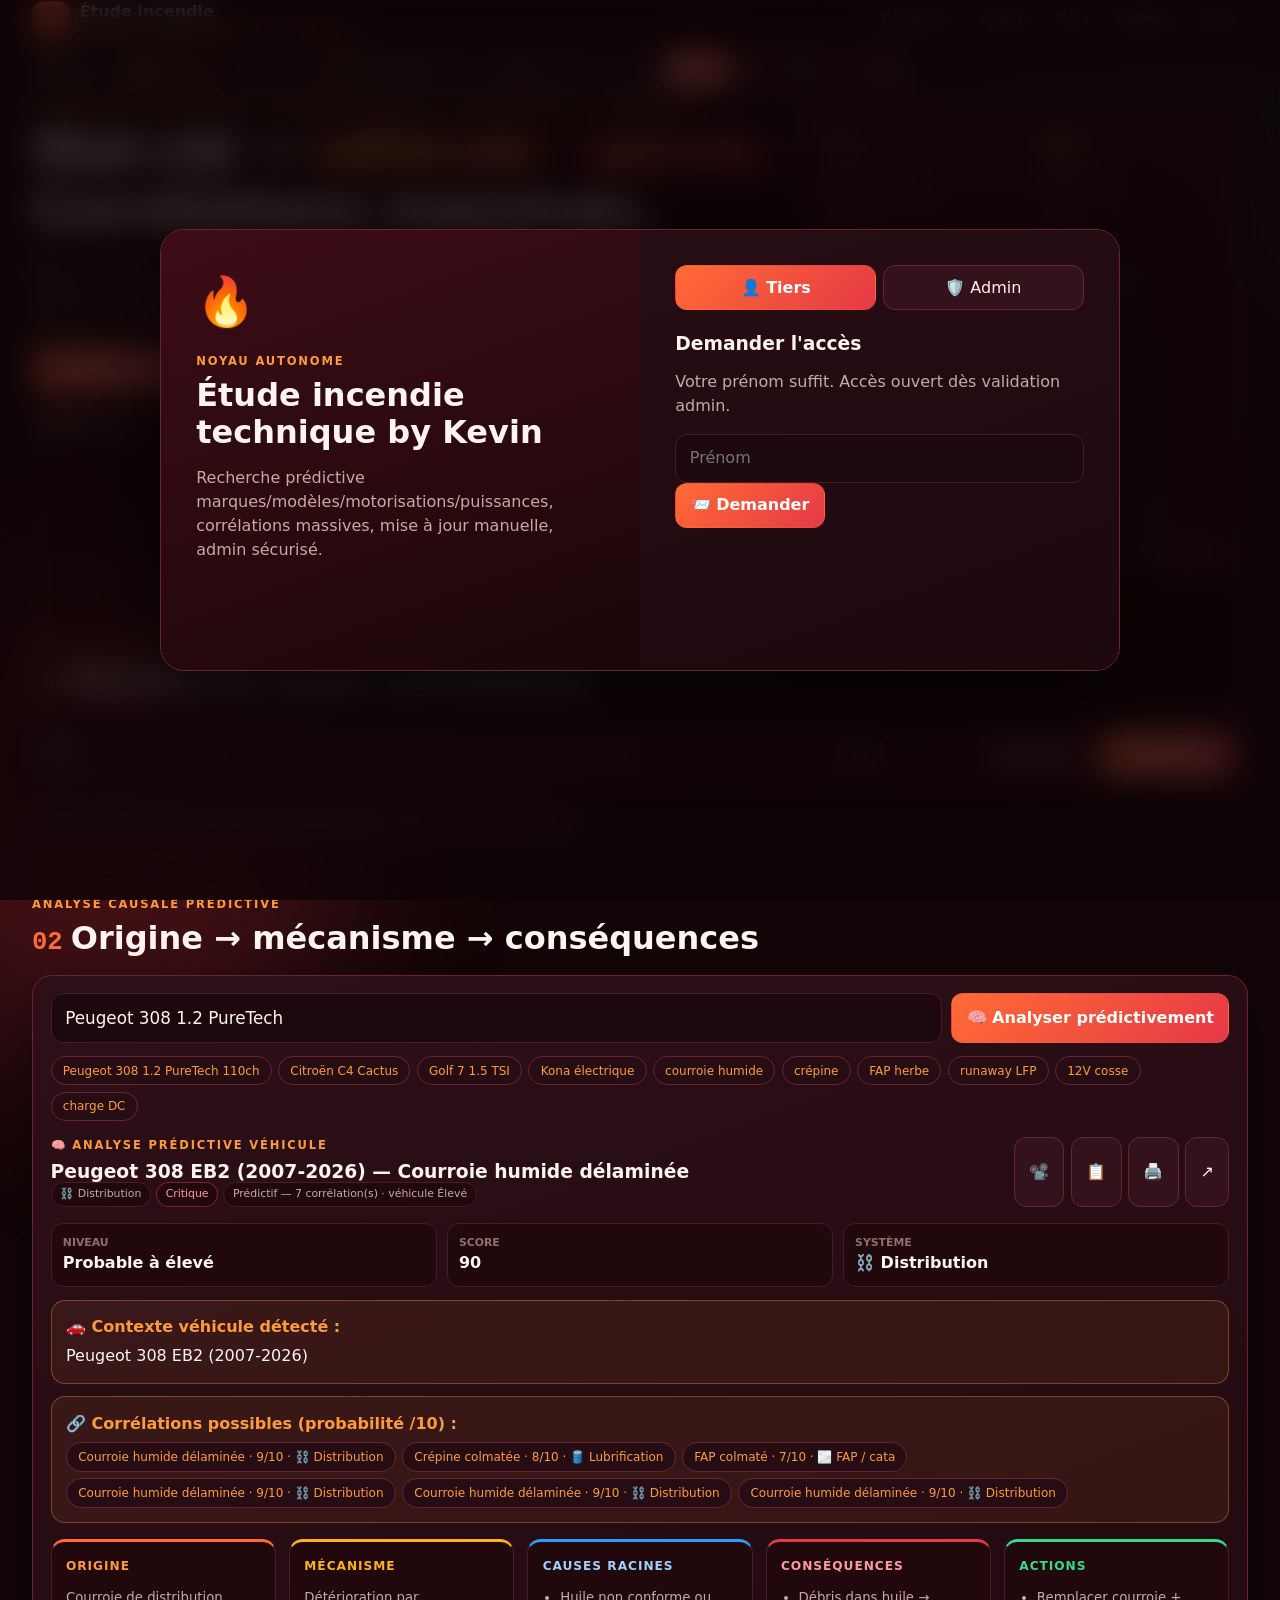
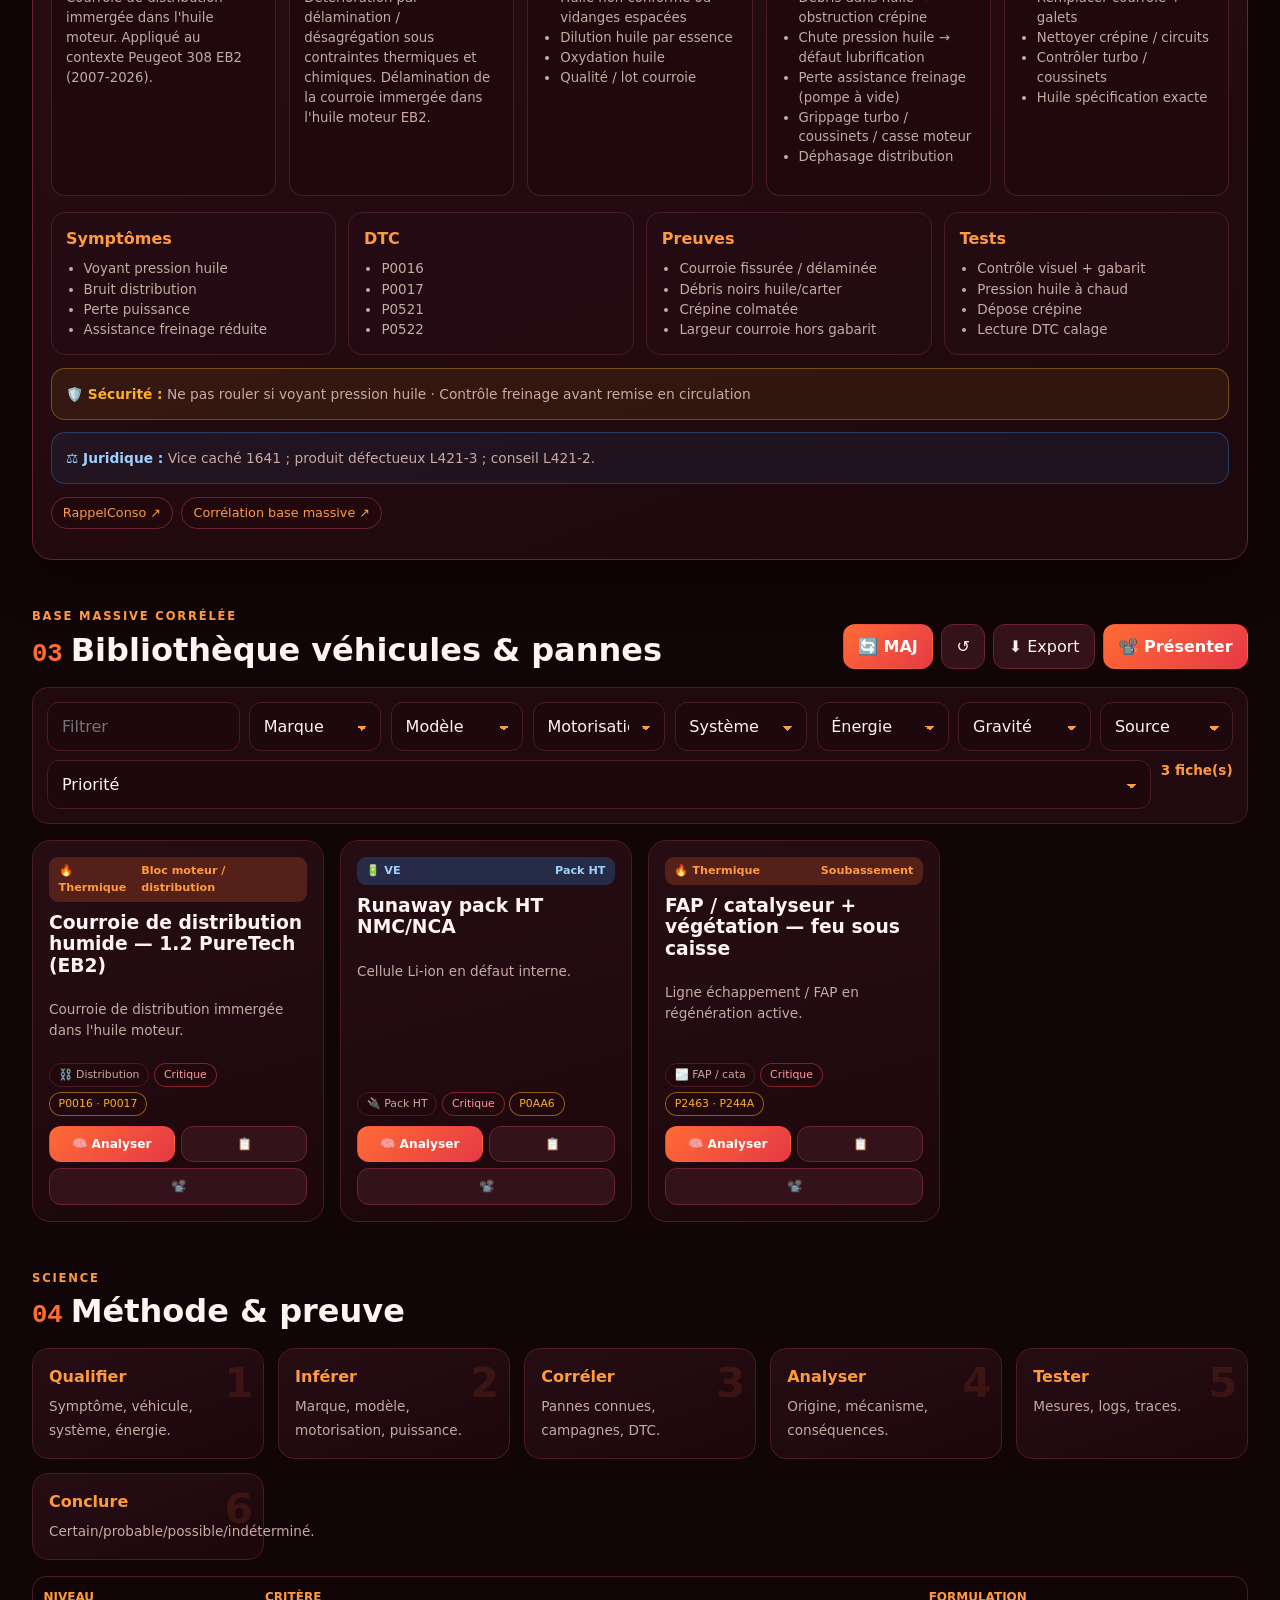
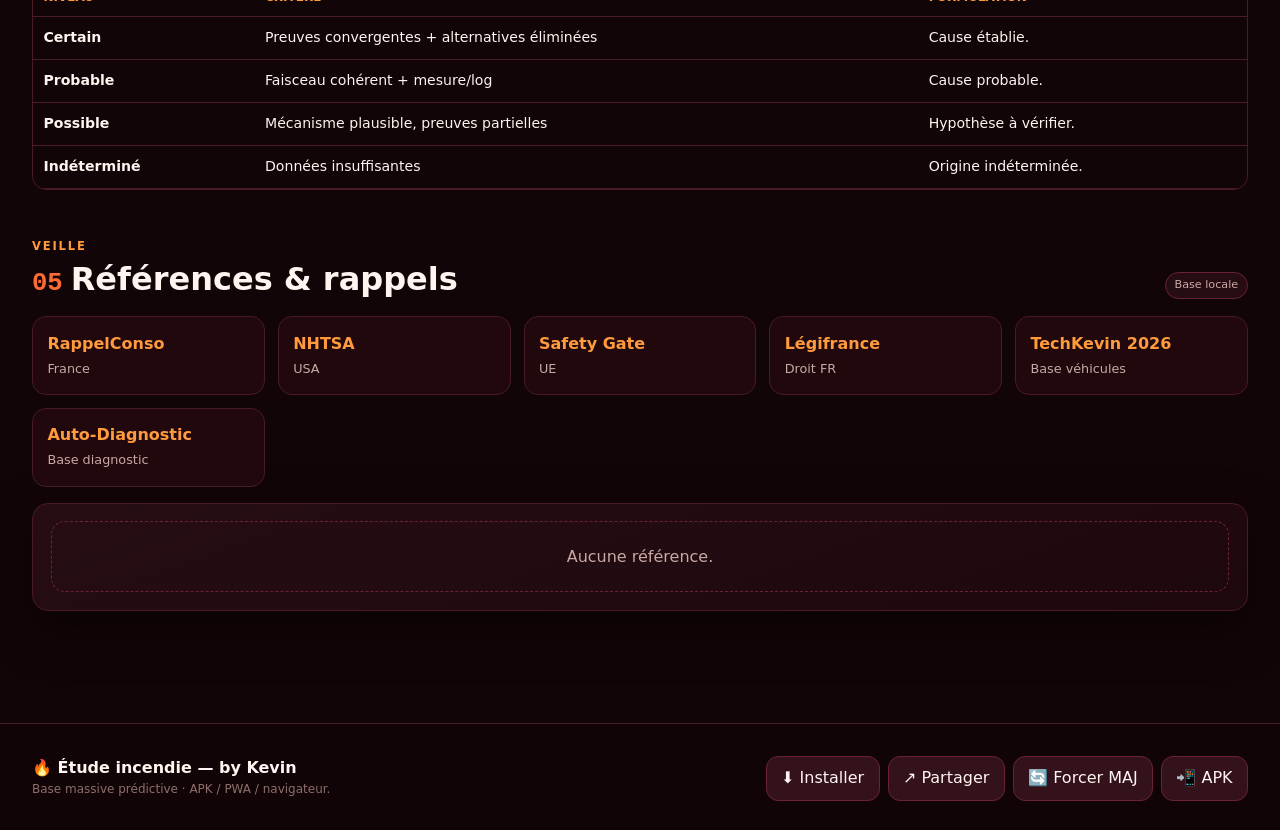
==== commit d452f3b7: "Update print statement from 'Hello' to 'Goodbye'" ====
--- a/index.html
+++ b/index.html
@@ -4,7 +4,7 @@
 <meta charset="utf-8">
 <meta name="viewport" content="width=device-width,initial-scale=1,viewport-fit=cover">
 <meta name="theme-color" content="#120507">
-<meta name="description" content="Étude incendie technique by Kevin — recherche prédictive marques/modèles/motorisations/puissances, corrélations de pannes, mise à jour manuelle, APK.">
+<meta name="description" content="Étude incendie technique by Kevin — recherche prédictive marques/modèles/motorisations/puissances, corrélations de pannes, base massive complète, mise à jour manuelle, APK.">
 <title>Étude incendie technique — by Kevin</title>
 <link rel="manifest" href="manifest.json">
 <link rel="icon" href="images/icon.svg" type="image/svg+xml">
@@ -24,7 +24,7 @@
 .search-box{display:flex;gap:.6rem;align-items:center;background:linear-gradient(160deg,#2d0f17,#1d080d);border:1px solid var(--line2);border-radius:18px;padding:.8rem;box-shadow:var(--shadow);flex-wrap:wrap}.search-box .ico{font-size:1.3rem}.search-box input{flex:1;min-width:200px;border:0;background:transparent;font-size:1.05rem;box-shadow:none}.search-box select{width:auto;min-width:140px}.search-box button{white-space:nowrap}.chips{display:flex;gap:.4rem;flex-wrap:wrap;margin:.8rem 0}.chip{font-size:.75rem;padding:.3rem .7rem;border-radius:99px;border:1px solid var(--line2);background:var(--surface);color:var(--fire2);cursor:pointer}.chip:hover{background:var(--fire);color:#1a0609}.chip.muted{color:var(--muted);cursor:default}.results{display:grid;gap:.5rem}.result-group{font-size:.72rem;text-transform:uppercase;letter-spacing:.12em;color:var(--fire2);font-weight:800;margin:.7rem 0 .2rem}.result{display:flex;justify-content:space-between;gap:.8rem;align-items:center;padding:.75rem .9rem;border-radius:12px;border:1px solid var(--line);background:rgba(38,13,20,.6);cursor:pointer;border-left:3px solid transparent}.result:hover,.result.active{background:var(--surface2);border-left-color:var(--fire)}.result small{display:block;color:var(--muted);font-size:.75rem}.result .tag{font-size:.66rem;padding:.12rem .45rem;border-radius:6px;background:#2a0e15;color:var(--fire2)}.empty{padding:1.4rem;text-align:center;color:var(--muted);border:1px dashed var(--line2);border-radius:14px}
 .context-box{padding:.9rem;border-radius:14px;border:1px solid rgba(255,154,61,.35);background:rgba(255,154,61,.08);margin:.8rem 0}.context-box b{color:var(--fire2);display:block;margin-bottom:.3rem}.context-box .chips{margin:.4rem 0 0}
 .analysis-box{background:linear-gradient(160deg,#2d0f17,#1d080d);border:1px solid var(--line2);border-radius:20px;padding:1.1rem;box-shadow:var(--shadow)}.analysis-input{display:flex;gap:.6rem;flex-wrap:wrap}.analysis-input input{flex:1;min-width:220px;font-size:1.05rem}.analysis-head{display:flex;justify-content:space-between;gap:1rem;flex-wrap:wrap;margin:1rem 0}.analysis-actions{display:flex;gap:.4rem;flex-wrap:wrap}.verdict{display:grid;grid-template-columns:repeat(auto-fit,minmax(140px,1fr));gap:.6rem;margin:.8rem 0}.verdict div{padding:.7rem;border-radius:12px;border:1px solid var(--line);background:#20080d}.verdict b{display:block;font-size:.68rem;text-transform:uppercase;color:var(--dim)}.verdict span{font-weight:800}.chain{display:grid;grid-template-columns:repeat(5,1fr);gap:.8rem;margin:1rem 0}.node{padding:.9rem;border-radius:14px;border:1px solid var(--line);background:#20080d;min-height:150px}.node h4{margin:0 0 .5rem;font-size:.76rem;text-transform:uppercase;letter-spacing:.08em}.node p,.node ul{font-size:.83rem;color:var(--muted)}.node ul{padding-left:1.1rem}.node.o{border-top:3px solid var(--fire)}.node.o h4{color:var(--fire2)}.node.m{border-top:3px solid var(--amber)}.node.m h4{color:var(--amber)}.node.r{border-top:3px solid var(--blue)}.node.r h4{color:#9fd0ff}.node.c{border-top:3px solid var(--red)}.node.c h4{color:#ff9aa2}.node.a{border-top:3px solid var(--green)}.node.a h4{color:var(--green)}.analysis-details{display:grid;grid-template-columns:repeat(auto-fit,minmax(240px,1fr));gap:.8rem}.detail{padding:.9rem;border-radius:14px;border:1px solid var(--line);background:rgba(38,13,20,.6)}.detail h4{margin:0 0 .5rem;color:var(--fire2)}.detail ul{margin:0;padding-left:1.1rem;font-size:.84rem;color:var(--muted)}.analysis-note{padding:.9rem;border-radius:14px;border:1px solid rgba(47,155,255,.3);background:rgba(47,155,255,.07);font-size:.86rem;color:var(--muted);margin:.8rem 0}.analysis-note b{color:#9fd0ff}.analysis-note.warn{border-color:rgba(255,176,32,.35);background:rgba(255,176,32,.08)}.analysis-note.warn b{color:var(--amber)}.analysis-sources{display:flex;gap:.5rem;flex-wrap:wrap;margin:.8rem 0}.analysis-sources a{font-size:.8rem;padding:.35rem .7rem;border-radius:99px;border:1px solid var(--line2);background:#20080d;text-decoration:none}
-.filters{display:flex;gap:.6rem;flex-wrap:wrap;padding:.9rem;border-radius:16px;border:1px solid var(--line);background:rgba(38,13,20,.75);margin-bottom:1rem}.filters select{width:auto;min-width:130px;flex:1}.filters input{flex:2;min-width:170px}.count{margin-left:auto;color:var(--fire2);font-weight:800;font-size:.85rem}.bulkbar{display:flex;gap:.5rem;flex-wrap:wrap;align-items:center;margin-bottom:.8rem;padding:.7rem;border-radius:14px;border:1px solid var(--line);background:#20080d}.bulkbar input{width:auto}.lib-grid{display:grid;grid-template-columns:repeat(auto-fill,minmax(290px,1fr));gap:1rem}.record{background:linear-gradient(165deg,var(--surface),#1c070c);border:1px solid var(--line);border-radius:18px;padding:1rem;display:flex;flex-direction:column;gap:.6rem;animation:cardIn .5s var(--ease) both}.record.selected{border-color:var(--fire)}.record.dragging{opacity:.45}@keyframes cardIn{from{opacity:0;transform:translateY(18px)}to{opacity:1;transform:none}}.record-top{display:flex;justify-content:space-between;font-size:.7rem;font-weight:800;padding:.35rem .6rem;border-radius:9px}.record-top.th{background:rgba(255,107,53,.22);color:var(--fire2)}.record-top.ev{background:rgba(47,155,255,.22);color:#9fd0ff}.record .cause{color:var(--muted);font-size:.85rem;flex:1}.tags{display:flex;flex-wrap:wrap;gap:.3rem}.tag{font-size:.68rem;padding:.18rem .55rem;border-radius:99px;background:#20080d;border:1px solid var(--line);color:var(--muted)}.tag.sev{border-color:rgba(230,57,70,.5);color:#ff9aa2}.tag.dtc{border-color:rgba(255,176,32,.5);color:var(--amber)}.tag.src{border-color:rgba(47,155,255,.5);color:#9fd0ff}.record-actions{display:flex;gap:.4rem;flex-wrap:wrap}.record-actions button{flex:1;padding:.5rem;font-size:.76rem;min-width:84px}.record-tools{display:flex;gap:.4rem;align-items:center}.record-tools input{width:auto}.record-more{font-size:.82rem;color:var(--muted);border-top:1px dashed var(--line);padding-top:.6rem}.drag{cursor:grab;color:var(--dim)}
+.filters{display:flex;gap:.6rem;flex-wrap:wrap;padding:.9rem;border-radius:16px;border:1px solid var(--line);background:rgba(38,13,20,.75);margin-bottom:1rem}.filters select{width:auto;min-width:130px;flex:1}.filters input{flex:2;min-width:170px}.count{margin-left:auto;color:var(--fire2);font-weight:800;font-size:.85rem}.bulkbar{display:flex;gap:.5rem;flex-wrap:wrap;align-items:center;margin-bottom:.8rem;padding:.7rem;border-radius:14px;border:1px solid var(--line);background:#20080d}.bulkbar input{width:auto}.lib-grid{display:grid;grid-template-columns:repeat(auto-fill,minmax(290px,1fr));gap:1rem}.record{background:linear-gradient(165deg,var(--surface),#1c070c);border:1px solid var(--line);border-radius:18px;padding:1rem;display:flex;flex-direction:column;gap:.6rem;animation:cardIn .5s var(--ease) both}.record.selected{border-color:var(--fire)}@keyframes cardIn{from{opacity:0;transform:translateY(18px)}to{opacity:1;transform:none}}.record-top{display:flex;justify-content:space-between;font-size:.7rem;font-weight:800;padding:.35rem .6rem;border-radius:9px}.record-top.th{background:rgba(255,107,53,.22);color:var(--fire2)}.record-top.ev{background:rgba(47,155,255,.22);color:#9fd0ff}.record .cause{color:var(--muted);font-size:.85rem;flex:1}.tags{display:flex;flex-wrap:wrap;gap:.3rem}.tag{font-size:.68rem;padding:.18rem .55rem;border-radius:99px;background:#20080d;border:1px solid var(--line);color:var(--muted)}.tag.sev{border-color:rgba(230,57,70,.5);color:#ff9aa2}.tag.dtc{border-color:rgba(255,176,32,.5);color:var(--amber)}.tag.src{border-color:rgba(47,155,255,.5);color:#9fd0ff}.record-actions{display:flex;gap:.4rem;flex-wrap:wrap}.record-actions button{flex:1;padding:.5rem;font-size:.76rem;min-width:84px}.record-tools{display:flex;gap:.4rem;align-items:center}.record-tools input{width:auto}.record-more{font-size:.82rem;color:var(--muted);border-top:1px dashed var(--line);padding-top:.6rem}
 .steps{display:grid;grid-template-columns:repeat(auto-fit,minmax(230px,1fr));gap:.9rem}.step{padding:1rem;border-radius:16px;border:1px solid var(--line);background:linear-gradient(160deg,var(--surface),#1c070c);position:relative}.step:before{content:attr(data-n);position:absolute;right:.6rem;top:.2rem;font-size:2.6rem;font-weight:900;color:rgba(255,107,53,.12)}.step b{color:var(--fire2);display:block;margin-bottom:.3rem}.step span{font-size:.85rem;color:var(--muted)}.table-wrap{overflow-x:auto;border-radius:14px;border:1px solid var(--line)}table{width:100%;border-collapse:collapse;font-size:.88rem}th,td{padding:.65rem;text-align:left;border-bottom:1px solid var(--line)}th{color:var(--fire2);font-size:.75rem;text-transform:uppercase}
 .portals{display:grid;grid-template-columns:repeat(auto-fit,minmax(200px,1fr));gap:.8rem;margin-bottom:1rem}.portal{display:block;padding:.9rem;border-radius:14px;border:1px solid var(--line);background:#20080d;text-decoration:none;color:var(--text)}.portal b{display:block;color:var(--fire2)}.portal span{font-size:.8rem;color:var(--muted)}.ref-list{display:grid;gap:.5rem}.ref{display:flex;justify-content:space-between;gap:.8rem;padding:.7rem .9rem;border-radius:12px;border:1px solid var(--line);background:rgba(38,13,20,.6)}.ref small{display:block;color:var(--muted);font-size:.75rem}
 .admin-grid{display:grid;grid-template-columns:repeat(auto-fit,minmax(300px,1fr));gap:1rem}.req{padding:.7rem;border-radius:12px;border:1px solid var(--line);background:#20080d;margin-bottom:.6rem}.req-head{display:flex;justify-content:space-between;gap:.5rem;flex-wrap:wrap}.req-actions{display:flex;gap:.35rem;flex-wrap:wrap;margin-top:.5rem}.req-actions button{padding:.35rem .55rem;font-size:.75rem}.badge{font-size:.68rem;padding:.18rem .55rem;border-radius:99px;border:1px solid var(--line2)}.badge.granted{color:var(--green)}.badge.denied,.badge.revoked{color:var(--red)}.badge.pending{color:var(--amber)}.danger{border-color:rgba(230,57,70,.5);color:#ff9aa2}.wp-preview{height:120px;border-radius:12px;border:1px solid var(--line);background:#1d080d center/cover;margin:.6rem 0;display:grid;place-items:center;color:var(--dim);font-size:.8rem}
@@ -56,7 +56,7 @@
     <div>
       <div class="eyebrow">Recherche prédictive par marques, modèles, motorisations, puissances</div>
       <h1>Mot-clé → <em>véhicule · panne.</em><br>Corrélations massives.</h1>
-      <p class="lead">Tapez « 308 1.2 », « C4 Cactus PureTech », « Golf 7 TSI », « Kona électrique »… Le moteur identifie marque, modèle, motorisation, puissance, puis propose les pannes connues corrélées avec probabilités.</p>
+      <p class="lead">Tapez « 308 1.2 », « C4 Cactus PureTech », « Golf 7 TSI », « Kona électrique »… Le moteur identifie marque, modèle, motorisation, puissance, puis propose les pannes connues corrélées avec probabilités. Base massive embarquée + importée.</p>
       <div class="hero-actions"><button class="btn-fire" id="heroSearch">🔎 Rechercher</button><button class="btn-fire" id="heroAnalyze">🧠 308 PureTech 1.2</button><button id="heroUpdate">🔄 MAJ base</button><button id="heroPresent">📽️ Présenter</button><button class="btn-ghost" id="heroMethod">🧭 Méthode</button></div>
     </div>
     <div class="card">
@@ -71,18 +71,18 @@
   <section id="veille"><div class="section-head"><div><div class="eyebrow">Veille</div><h2><span class="idx">05</span>Références & rappels</h2></div><span class="pill" id="refUpdated">Base locale</span></div><div class="portals" id="portals"></div><div class="card"><div class="ref-list" id="refList"></div><div class="empty" id="refEmpty">Aucune référence.</div></div></section>
   <section id="admin" hidden><div class="section-head"><div><div class="eyebrow">Console</div><h2><span class="idx">06</span>Administration</h2></div><button class="danger" id="lockBtn">🔒 Verrouiller</button></div><div class="admin-grid"><div class="card"><h3>📬 Demandes (<span id="reqCount">0</span>)</h3><div id="reqList"></div><div class="empty" id="reqEmpty">Aucune.</div></div><div class="card"><h3>🖼️ Fond partagé</h3><input type="file" id="wpFile" accept="image/*"><div class="wp-preview" id="wpPreview">Aucun</div><div class="row"><label class="hint">Opacité</label><input type="range" id="wpOpacity" min="0.05" max="0.7" step="0.05" value="0.25"><button id="wpClear" class="danger">Retirer</button></div></div><div class="card"><h3>📚 Référence</h3><div class="grid" style="gap:.5rem"><input id="pubTitle" placeholder="Titre"><input id="pubUrl" placeholder="https://…"><select id="pubCat"><option value="technique">Technique</option><option value="juridique">Juridique</option></select><input id="pubNote" maxlength="200" placeholder="Note"><button class="btn-fire" id="pubBtn">📡 Publier</button></div></div><div class="card"><h3>📢 Canal</h3><div class="grid" style="gap:.5rem"><input id="noteTxt" maxlength="300" placeholder="Annonce"><button id="noteBtn">Diffuser</button><button id="syncTest">🧪 Test</button></div></div></div></section>
 </main>
-<footer><div><b>🔥 Étude incendie — by Kevin</b><div class="hint">Base massive prédictive · APK / PWA / navigateur.</div></div><div class="row"><button id="installBtn2">⬇️ Installer</button><button id="shareBtn2">↗ Partager</button><button id="forceUpdateBtn">🔄 Forcer MAJ</button><a href="https://github.com/expertkevin06-cell/etude-incendie-technique-by-kevin/releases" target="_blank" rel="noopener"><button>📲 APK</button></a></div></footer>
+<footer><div><b>🔥 Étude incendie — by Kevin</b><div class="hint">Base massive prédictive · APK / PWA / navigateur.</div></div><div class="row"><button id="installBtn2">⬇️ Installer</button><button id="shareBtn2">↗ Partager</button><button id="forceUpdateBtn">🔄 Forcer MAJ</button><a id="apkLink" href="#" target="_blank" rel="noopener"><button>📲 APK</button></a></div></footer>
 <div id="gate"><div class="gate-card"><div class="gate-visual"><div><div style="font-size:3rem">🔥</div><div class="eyebrow" style="margin-top:1rem">Noyau autonome</div><h2>Étude incendie<br>technique by Kevin</h2><p class="lead">Recherche prédictive marques/modèles/motorisations/puissances, corrélations massives, mise à jour manuelle, admin sécurisé.</p></div></div><div class="gate-form"><div class="tabs"><button id="tabTiers" class="active">👤 Tiers</button><button id="tabAdmin">🛡️ Admin</button></div><div id="paneTiers"><h3>Demander l'accès</h3><p class="lead">Votre prénom suffit. Accès ouvert dès validation admin.</p><form id="gateForm"><input id="gateName" maxlength="40" autocomplete="given-name" placeholder="Prénom" required><button class="btn-fire" type="submit">📨 Demander</button></form><div class="gate-status" id="gateStatus" hidden></div></div><div id="paneAdmin" hidden><h3>Connexion administrateur</h3><p class="lead">Champ vidé après chaque tentative.</p><form id="loginForm"><input id="adminPass" type="password" autocapitalize="off" autocorrect="off" autocomplete="new-password" spellcheck="false" placeholder="Mot de passe" required><button class="btn-fire" type="submit">🔑 Entrer</button></form></div></div></div></div>
 <div id="deck" hidden><div class="deck-bar"><div id="deckProgress"></div></div><div class="deck-head"><span id="deckTitle"></span><div class="deck-btns"><button id="deckPlay">▶</button><button id="deckOverviewBtn">🗂️</button><button id="deckFull">⛶</button><button id="deckClose">✕</button></div></div><div class="deck-slide" id="deckSlide"></div><div class="deck-nav"><button id="deckPrev">← Précédent</button><div class="dots" id="deckDots"></div><button id="deckNext">Suivant →</button></div><div class="deck-foot"><button id="deckPrevF">⏮ Fiche</button><span id="deckCount"></span><button id="deckNextF">Fiche ⏭</button></div><div class="deck-overview" id="deckOverview" hidden></div></div>
 <div id="drawer" hidden><div class="drawer-card"><button class="drawer-close" id="drawerClose">✕</button><div class="eyebrow" id="drawerKind"></div><h3 id="drawerTitle"></h3><div class="body" id="drawerBody"></div><div class="row" id="drawerActions"></div></div></div>
 <div id="editor" hidden><div class="drawer-card"><button class="drawer-close" id="editorClose">✕</button><div class="eyebrow">Éditeur local</div><h3 id="editorTitle">Fiche</h3><form id="recordForm" class="editor-form"><input type="hidden" id="f_id"><label>Titre</label><input id="f_title" required><label>Système</label><select id="f_system"></select><label>Énergie</label><select id="f_energy"><option>Thermique</option><option>VE</option><option>Hybride</option></select><label>Zone</label><input id="f_zone" required><label>Gravité</label><select id="f_severity"><option>Critique</option><option>Élevé</option><option>Modéré</option></select><label>Mots-clés</label><textarea id="f_keywords" required></textarea><label>Motorisations / véhicules</label><textarea id="f_engines"></textarea><label>Origine</label><textarea id="f_origin" required></textarea><label>Mécanisme</label><textarea id="f_mechanism" required></textarea><label>Causes racines</label><textarea id="f_roots"></textarea><label>Conséquences</label><textarea id="f_consequences"></textarea><label>Symptômes</label><textarea id="f_symptoms"></textarea><label>DTC</label><input id="f_dtc"><label>Preuves</label><textarea id="f_evidence"></textarea><label>Tests</label><textarea id="f_tests"></textarea><label>Actions</label><textarea id="f_actions"></textarea><label>Sécurité</label><textarea id="f_safety"></textarea><label>Juridique</label><textarea id="f_legal"></textarea><label>Sources (label | url)</label><textarea id="f_sources"></textarea><div class="row"><button class="btn-fire" type="submit">💾 Enregistrer</button><button type="button" id="cancelRecord">Annuler</button></div></form></div></div>
 <div id="diagDrawer" hidden><div class="drawer-card"><button class="drawer-close" id="diagClose">✕</button><div class="eyebrow">Auto-vérification</div><h3>État APK / web / bases</h3><p class="hint" id="diagVersion"></p><div class="row"><button class="btn-fire" id="diagRun">🩺 Relancer</button><button id="diagChannel">📡 Canal</button><button id="diagRepair" class="danger">🛠️ Réparer</button><button id="diagUpdate">🔄 Forcer MAJ</button></div><div class="diag-grid" id="diagGrid"></div><h3 style="margin-top:1rem">Journal</h3><div class="journal" id="diagJournal"></div></div></div>
-<div id="updateDrawer" hidden><div class="drawer-card"><button class="drawer-close" id="updateClose">✕</button><div class="eyebrow">Mise à jour manuelle multi-sources</div><h3>Actualiser & renouveler les pannes connues</h3><p class="hint">Les sources distantes (TechKevin 2026, Auto-Diagnostic) sont lues, normalisées, dédoublonnées puis fusionnées en complément de la base locale. Chaque actualisation renouvelle l'instantané de la source.</p><div class="row" style="margin:.8rem 0"><button class="btn-fire" id="updateNow">🔄 Actualiser maintenant</button><button id="updateRenew">♻️ Renouveler tout</button><button id="updateAdd">＋ Source</button><button id="updateImport">⬆️ Importer fichier</button><button id="updateExport">⬇️ Exporter base</button><button id="updateClear" class="danger">🗑️ Vider imports</button></div><div class="progress"><i id="updateBar"></i></div><div class="row" style="justify-content:space-between"><span class="hint" id="updateStats">0 importée</span><span class="hint" id="updateLast">Jamais actualisé</span></div><div id="srcList" style="margin-top:1rem"></div><div class="src-log" id="updateLog"></div><input type="file" id="updateFile" accept=".json,.csv,application/json" hidden></div></div>
+<div id="updateDrawer" hidden><div class="drawer-card"><button class="drawer-close" id="updateClose">✕</button><div class="eyebrow">Mise à jour manuelle multi-sources</div><h3>Actualiser & renouveler les pannes connues</h3><p class="hint">Les sources distantes (TechKevin 2026, Auto-Diagnostic) sont lues, normalisées, dédoublonnées puis fusionnées en complément de la base locale massive embarquée.</p><div class="row" style="margin:.8rem 0"><button class="btn-fire" id="updateNow">🔄 Actualiser maintenant</button><button id="updateRenew">♻️ Renouveler tout</button><button id="updateAdd">＋ Source</button><button id="updateImport">⬆️ Importer fichier</button><button id="updateExport">⬇️ Exporter base</button><button id="updateClear" class="danger">🗑️ Vider imports</button></div><div class="progress"><i id="updateBar"></i></div><div class="row" style="justify-content:space-between"><span class="hint" id="updateStats">0 importée</span><span class="hint" id="updateLast">Jamais actualisé</span></div><div id="srcList" style="margin-top:1rem"></div><div class="src-log" id="updateLog"></div><input type="file" id="updateFile" accept=".json,.csv,application/json" hidden></div></div>
 <div id="toasts"></div>
 <script>
 window.EIK=(function(){
 "use strict";
-var V="44.0.0",D=document,W=window;
+var V="45.0.0",D=document,W=window;
 var CFG={PASSWORD:"Kevin83600",TOPIC:"eik-incendie-x7Q9mW4pL2",NTFY:"https://ntfy.sh",LOCK_MIN:15};
 function $(s){return D.querySelector(s);}
 function all(s){return Array.prototype.slice.call(D.querySelectorAll(s));}
@@ -93,6 +93,8 @@
 function read(k,d){try{var v=localStorage.getItem(k);return v?JSON.parse(v):d;}catch(e){return d;}}
 function toast(msg,kind){var t=D.createElement("div");t.className="toast"+(kind?" "+kind:"");t.textContent=msg;byId("toasts").appendChild(t);setTimeout(function(){t.remove();},4500);}
 function safeUrl(u){return /^https?:\/\//i.test(String(u||""))?String(u):"#";}
+function repoName(){var p=location.pathname.split("/").filter(Boolean);return p[0]||"";}
+function appRoot(){return location.origin+"/"+repoName()+"/";}
 var myId=localStorage.getItem("eik-id")||uid();localStorage.setItem("eik-id",myId);
 var state=read("eik-state",{devices:{},refs:{},wp:null,stateTs:0});
 var adminUntil=+(localStorage.getItem("eik-admin-until")||0);
@@ -101,14 +103,13 @@
 var BASE=CFG.NTFY+"/"+CFG.TOPIC;
 function log(step,ok,msg){journal.unshift({t:new Date().toLocaleTimeString("fr-FR"),step:step,ok:ok,msg:msg||""});journal=journal.slice(0,80);renderDiag();}
 function setCheck(id,label,status,msg){checks[id]={label:label,status:status,msg:msg};renderDiag();}
-function renderDiag(){var g=byId("diagGrid");if(!g)return;var arr=Object.keys(checks).map(function(k){return checks[k];});var ok=arr.filter(function(c){return c.status==="ok";}).length,fail=arr.filter(function(c){return c.status==="fail";}).length;var p=byId("diagPill");if(p){p.textContent="🩺 "+ok+"/"+arr.length+(fail?" ⚠":" ✅");p.className="pill "+(fail?"fail":ok===arr.length?"ok":"warn");}g.innerHTML=arr.map(function(c){return '<div class="diag '+c.status+'"><b>'+esc((c.status==="ok"?"✅ ":c.status==="warn"?"⚠️ ":"❌ ")+c.label)+'</b><span>'+esc(c.msg)+'</span></div>';}).join("");var j=byId("diagJournal");if(j)j.innerHTML=journal.map(function(x){return '<div>'+esc(x.t)+' — '+(x.ok?"✅":"❌")+' '+esc(x.step)+(x.msg?' <span class="hint">'+esc(x.msg)+'</span>':'')+'</div>';}).join("");var dv=byId("diagVersion");if(dv)dv.textContent="Noyau "+V+" · App "+(EIK.appVersion||"—")+" · Predictor "+(EIK.predictorVersion||"—")+" · Update "+(EIK.updateVersion||"—");}
+function renderDiag(){var g=byId("diagGrid");if(!g)return;var arr=Object.keys(checks).map(function(k){return checks[k];});var ok=arr.filter(function(c){return c.status==="ok";}).length,fail=arr.filter(function(c){return c.status==="fail";}).length;var p=byId("diagPill");if(p){p.textContent="🩺 "+ok+"/"+arr.length+(fail?" ⚠":" ✅");p.className="pill "+(fail?"fail":ok===arr.length?"ok":"warn");}g.innerHTML=arr.map(function(c){return '<div class="diag '+c.status+'"><b>'+esc((c.status==="ok"?"✅ ":c.status==="warn"?"⚠️ ":"❌ ")+c.label)+'</b><span>'+esc(c.msg)+'</span></div>';}).join("");var j=byId("diagJournal");if(j)j.innerHTML=journal.map(function(x){return '<div>'+esc(x.t)+' — '+(x.ok?"✅":"❌")+' '+esc(x.step)+(x.msg?' <span class="hint">'+esc(x.msg)+'</span>':'')+'</div>';}).join("");var dv=byId("diagVersion");if(dv)dv.textContent="Noyau "+V+" · App "+(EIK.appVersion||"—")+" · Predictor "+(EIK.predictorVersion||"—")+" · Update "+(EIK.updateVersion||"—")+" · SW "+(EIK.swVersion||"—");}
 function saveState(){store("eik-state",state);}function saveQueue(){store("eik-queue",queue.slice(-60));}
 function dispatch(name,detail){try{W.dispatchEvent(new CustomEvent(name,{detail:detail}));}catch(e){}}
 function deliver(p,mirror){if(!p||!p.mid||seen[p.mid])return;seen[p.mid]=1;onMsg(p);if(mirror&&W.BroadcastChannel){var bc=new BroadcastChannel("eik-sync");bc.postMessage(p);bc.close();}}
 function post(p){return fetch(BASE,{method:"POST",body:JSON.stringify(p)}).then(function(r){if(!r.ok)throw new Error("HTTP "+r.status);return r.json();});}
 function publish(obj){var p=Object.assign({mid:uid(),ts:Date.now(),from:myId},obj);deliver(p,true);if(!navigator.onLine){queue.push(p);saveQueue();return Promise.resolve(false);}return post(p).then(function(){return true;}).catch(function(){queue.push(p);saveQueue();return false;});}
 function flush(){var q=queue.slice();queue=[];saveQueue();return Promise.all(q.map(function(p){return post(p).catch(function(){queue.push(p);saveQueue();});}));}
-function publishFile(blob,name){return fetch(BASE,{method:"PUT",headers:{"X-Filename":name},body:blob}).then(function(r){if(!r.ok)throw new Error("HTTP "+r.status);return r.json();}).then(function(j){return j.attachment&&j.attachment.url;});}
 function connect(){if(!W.EventSource)return;if(es)es.close();es=new EventSource(BASE+"/sse");es.onopen=function(){setCheck("sync","Canal SSE","ok","Connecté");var b=byId("syncBadge");if(b){b.textContent="☁️ Temps réel";b.className="pill ok";}};es.onerror=function(){var b=byId("syncBadge");if(b){b.textContent="🔁 Reconnexion";b.className="pill warn";}};es.onmessage=function(ev){try{var m=JSON.parse(ev.data);if(m.event==="message"&&m.message)deliver(JSON.parse(m.message),true);}catch(e){}};}
 function replay(){return fetch(BASE+"/json?poll=1&since=12h").then(function(r){return r.text();}).then(function(txt){txt.split("\n").forEach(function(l){if(!l.trim())return;try{var m=JSON.parse(l);if(m.event==="message"&&m.message)deliver(JSON.parse(m.message),true);}catch(e){}});}).catch(function(){});}
 function onMsg(m){if(!m||!m.t)return;if(m.t==="hello"&&admin){rebroadcast();return;}if(m.t==="req"&&admin){var cur=state.devices[m.id];state.devices[m.id]={name:String(m.name||"?").slice(0,40),status:cur&&cur.status==="granted"?"granted":"pending",ts:m.ts};saveState();publishState();renderAdmin();toast("📨 Demande : "+String(m.name||"?").slice(0,40));return;}if(m.t==="state"){if((m.ts||0)>=state.stateTs){state.devices=m.devices||{};state.stateTs=m.ts||0;saveState();route();renderAdmin();}return;}if(m.t==="wp"){if(!state.wp||(m.ts||0)>state.wp.ts)fetchWp(m);return;}if(m.t==="wpdel"){state.wp=null;saveState();applyWp();return;}if(m.t==="note"){toast("📢 "+String(m.text||"").slice(0,300));return;}if(m.t==="ref"){if(m.rid){state.refs[m.rid]=m;saveState();renderRefs();dispatch("eik-refs");}return;}if(m.t==="refdel"){if(m.rid){delete state.refs[m.rid];saveState();renderRefs();dispatch("eik-refs");}return;}}
@@ -126,28 +127,40 @@
 function renderAdmin(){if(!admin)return;var list=Object.keys(state.devices||{}).map(function(id){return {id:id,d:state.devices[id]};}).sort(function(a,b){return (b.d.ts||0)-(a.d.ts||0);});var rc=byId("reqCount");if(rc)rc.textContent=list.length;var re=byId("reqEmpty");if(re)re.hidden=list.length>0;var rl=byId("reqList");if(rl)rl.innerHTML=list.map(function(x){var d=x.d;return '<div class="req"><div class="req-head"><b>'+esc(d.name||"?")+'</b><span class="badge '+esc(d.status)+'">'+esc(LABEL[d.status]||d.status)+'</span></div><div class="req-actions"><button data-id="'+esc(x.id)+'" data-s="granted">✅</button><button data-id="'+esc(x.id)+'" data-s="denied">⛔</button><button data-id="'+esc(x.id)+'" data-s="revoked">🔄</button><button class="danger" data-id="'+esc(x.id)+'" data-s="del">🗑️</button></div></div>';}).join("");}
 function renderRefs(){var list=Object.keys(state.refs||{}).map(function(k){return state.refs[k];}).sort(function(a,b){return (b.ts||0)-(a.ts||0);});var re=byId("refEmpty");if(re)re.hidden=list.length>0;var rl=byId("refList");if(rl)rl.innerHTML=list.map(function(r){return '<div class="ref"><div><a href="'+esc(safeUrl(r.url))+'" target="_blank" rel="noopener">'+esc(r.title)+'</a><small>'+esc(r.cat==="juridique"?"⚖️ Juridique":"🔧 Technique")+' · '+esc(r.note||"")+'</small></div>'+(admin?'<button class="danger" data-refdel="'+esc(r.rid)+'">🗑️</button>':'')+'</div>';}).join("");var ru=byId("refUpdated");if(ru)ru.textContent=list.length?"MAJ "+new Date(list[0].ts||Date.now()).toLocaleString("fr-FR"):"Base locale";}
 function applyWp(){var l=byId("wpLayer");if(l){if(state.wp){l.style.backgroundImage="url("+state.wp.img+")";l.style.opacity=state.wp.opacity;}else{l.style.backgroundImage="none";l.style.opacity=1;}}var p=byId("wpPreview");if(p){if(state.wp){p.style.backgroundImage="url("+state.wp.img+")";p.textContent="";}else{p.style.backgroundImage="none";p.textContent="Aucun fond";}}}
-function fetchWp(m){if(m.img){state.wp={img:m.img,ts:m.ts,opacity:m.opacity||.25};saveState();applyWp();return;}fetch(m.url).then(function(r){return r.text();}).then(function(img){state.wp={img:img,ts:m.ts,opacity:m.opacity||.25};saveState();applyWp();}).catch(function(){});}
+function fetchWp(m){if(m.img){state.wp={img:m.img,ts:m.ts,opacity:m.opacity||.25};saveState();applyWp();return;}}
 function compress(file,maxDim,q){return new Promise(function(res,rej){var img=new Image();img.onload=function(){var dim=maxDim,quality=q,out="";do{var sc=Math.min(1,dim/Math.max(img.width,img.height));var c=D.createElement("canvas");c.width=Math.round(img.width*sc);c.height=Math.round(img.height*sc);c.getContext("2d").drawImage(img,0,0,c.width,c.height);out=c.toDataURL("image/jpeg",quality);dim=Math.round(dim*.75);quality-=.12;}while(out.length>1400000&&quality>.3);URL.revokeObjectURL(img.src);res(out);};img.onerror=rej;img.src=URL.createObjectURL(file);});}
 function isAPK(){return D.referrer.indexOf("android-app://")===0||matchMedia("(display-mode: standalone)").matches||navigator.standalone===true;}
-async function runChecks(){setCheck("core","Noyau autonome","ok","Version "+V);setCheck("app","Module application",EIK.appVersion===V?"ok":"warn",EIK.appVersion||"non chargé");setCheck("pred","Moteur prédictif",EIK.predictorVersion?"ok":"warn",(EIK.predictorVersion||"—")+" · "+(EIK.vehicleCount||0)+" modèles");setCheck("update","Moteur MAJ",EIK.updateVersion?"ok":"warn",EIK.updateVersion||"—");setCheck("base","Base technique",EIK.kbCount>0?"ok":"warn",(EIK.kbCount||0)+" fiches");setCheck("corr","Corrélations",EIK.corrCount>0?"ok":"warn",(EIK.corrCount||0)+" corrélations");setCheck("net","Réseau",navigator.onLine?"ok":"warn",navigator.onLine?"En ligne":"Hors ligne");setCheck("sync","Canal SSE",es&&es.readyState===1?"ok":"warn",es&&es.readyState===1?"Ouvert":"Reconnexion");setCheck("share","Partage",navigator.share?"ok":navigator.clipboard?"warn":"fail",navigator.share?"Natif":navigator.clipboard?"Copie lien":"Indisponible");setCheck("mode","Mode APK/PWA",isAPK()?"ok":"warn",isAPK()?"Application détectée":"Navigateur");renderDiag();}
+async function runChecks(){setCheck("core","Noyau autonome","ok","Version "+V);setCheck("app","Module application",EIK.appVersion===V?"ok":"warn",EIK.appVersion||"non chargé");setCheck("base","Base technique",EIK.kbCount>0?"ok":"warn",(EIK.kbCount||0)+" fiches");setCheck("corr","Corrélations",EIK.corrCount>0?"ok":"warn",(EIK.corrCount||0)+" corrélations");setCheck("net","Réseau",navigator.onLine?"ok":"warn",navigator.onLine?"En ligne":"Hors ligne");setCheck("sync","Canal SSE",es&&es.readyState===1?"ok":"warn",es&&es.readyState===1?"Ouvert":"Reconnexion");setCheck("share","Partage",navigator.share?"ok":navigator.clipboard?"warn":"fail",navigator.share?"Natif":navigator.clipboard?"Copie lien":"Indisponible");setCheck("mode","Mode APK/PWA",isAPK()?"ok":"warn",isAPK()?"Application détectée":"Navigateur");renderDiag();}
 function testChannel(){if(!navigator.onLine){setCheck("channel","Test canal","warn","Hors ligne");return Promise.resolve(false);}return publish({t:"ping",mid:uid()}).then(function(ok){setCheck("channel","Test canal",ok?"ok":"warn",ok?"Publication OK":"File hors ligne");return ok;});}
 async function repair(){log("Réparation cache",true);try{if(W.caches){var ks=await caches.keys();await Promise.all(ks.map(function(k){return caches.delete(k);}));}}catch(e){}try{if("serviceWorker" in navigator){var regs=await navigator.serviceWorker.getRegistrations();await Promise.all(regs.map(function(r){return r.unregister();}));}}catch(e){}sessionStorage.setItem("eik-reload","1");location.reload();}
 async function forceUpdate(){toast("🔄 Recherche de mise à jour…");try{if(swReg)await swReg.update();}catch(e){}try{if("serviceWorker" in navigator){var r=await navigator.serviceWorker.getRegistration();if(r&&r.waiting)r.waiting.postMessage("SKIP_WAITING");}}catch(e){}setTimeout(function(){location.reload();},700);}
+async function registerSW(){
+  if(!("serviceWorker" in navigator)){setCheck("sw","Service worker","warn","Non supporté par ce navigateur");return;}
+  var candidates=["service-worker.js","sw.js"],lastErr=null;
+  for(var i=0;i<candidates.length;i++){
+    try{
+      var reg=await navigator.serviceWorker.register(candidates[i]);
+      swReg=reg;EIK.swVersion=V;setCheck("sw","Service worker","ok","Actif via "+candidates[i]);log("Service worker",true,candidates[i]);return;
+    }catch(e){lastErr=e;}
+  }
+  setCheck("sw","Service worker","warn","SW non déployé ("+(lastErr?lastErr.message:"404")+") — téléversez service-worker.js à la racine; mode hors ligne limité mais application fonctionnelle.");
+  log("Service worker",false,lastErr?lastErr.message:"404");
+}
 function netBadge(){var b=byId("netBadge");if(!b)return;b.textContent=navigator.onLine?"🟢 En ligne":"🟠 Hors ligne";b.className="pill "+(navigator.onLine?"ok":"warn");}
 function share(){var data={title:D.title,text:"Étude incendie technique by Kevin",url:location.href};if(navigator.share)return navigator.share(data).then(function(){log("Partage",true);}).catch(function(){});if(navigator.clipboard)return navigator.clipboard.writeText(location.href).then(function(){toast("🔗 Lien copié");log("Partage",true);});prompt("Lien :",location.href);return Promise.resolve();}
 function install(){if(deferredPrompt){deferredPrompt.prompt();deferredPrompt=null;var ib=byId("installBtn");if(ib)ib.hidden=true;log("Installation",true);return;}toast("Menu navigateur → Ajouter à l'écran d'accueil");}
 function btConnect(){if(!navigator.bluetooth){toast("Bluetooth indisponible");return;}navigator.bluetooth.requestDevice({acceptAllDevices:true,optionalServices:["battery_service"]}).then(function(dev){return dev.gatt.connect().then(function(){var label=dev.name||"Appareil";var bb=byId("btBadge");if(bb){bb.hidden=false;bb.textContent="🔵 "+label;}toast("Bluetooth : "+label);log("Bluetooth",true,label);});}).catch(function(e){toast("Bluetooth : "+e.message);});}
 function openUpdate(){var u=byId("updateDrawer");if(u)u.hidden=false;dispatch("eik-open-update");}
-function bind(){var mb=byId("menuBtn");if(mb)mb.onclick=function(){var n=byId("nav");if(n)n.classList.toggle("open");};all("nav a").forEach(function(a){a.onclick=function(){var n=byId("nav");if(n)n.classList.remove("open");};});var tt=byId("tabTiers");if(tt)tt.onclick=function(){showTab("tiers");};var ta=byId("tabAdmin");if(ta)ta.onclick=function(){showTab("admin");};var gf=byId("gateForm");if(gf)gf.onsubmit=function(e){e.preventDefault();askAccess();};var lf=byId("loginForm");if(lf)lf.onsubmit=function(e){e.preventDefault();var ap=byId("adminPass");login(ap?ap.value:"");};var ab=byId("adminBtn");if(ab)ab.onclick=function(){if(admin){location.hash="#admin";return;}var g=byId("gate");if(g)g.hidden=false;D.body.classList.add("locked");showTab("admin");};var lb=byId("lockBtn");if(lb)lb.onclick=lock;var ad=byId("admin");if(ad)ad.addEventListener("pointerdown",function(){if(admin)armLock();});var rl=byId("reqList");if(rl)rl.onclick=function(e){var b=e.target.closest("button");if(!b||!admin)return;var id=b.dataset.id,s=b.dataset.s;if(s==="del")delete state.devices[id];else if(state.devices[id])state.devices[id].status=s;saveState();publishState();renderAdmin();toast("Statut : "+(LABEL[s]||s));};var wf=byId("wpFile");if(wf)wf.onchange=function(e){var f=e.target.files[0];if(!f)return;compress(f,1600,.82).then(function(img){var wo=byId("wpOpacity");var op=wo?parseFloat(wo.value):.25;state.wp={img:img,ts:Date.now(),opacity:op};saveState();applyWp();return publish({t:"wp",img:img,ts:state.wp.ts,opacity:op});}).then(function(ok){toast(ok?"🖼️ Fond diffusé":"🖼️ Fond local");});e.target.value="";};var wo=byId("wpOpacity");if(wo)wo.oninput=function(){if(state.wp){state.wp.opacity=parseFloat(this.value);saveState();applyWp();}};var wc=byId("wpClear");if(wc)wc.onclick=function(){state.wp=null;saveState();applyWp();publish({t:"wpdel"});};var pb=byId("pubBtn");if(pb)pb.onclick=function(){var t=byId("pubTitle"),u=byId("pubUrl"),c=byId("pubCat"),n=byId("pubNote");var title=t?t.value.trim():"",url=u?u.value.trim():"";if(!title||!/^https?:\/\//i.test(url)){toast("Titre + URL https:// requis");return;}publish({t:"ref",rid:uid(),title:title,url:url,cat:c?c.value:"technique",note:n?n.value.trim().slice(0,200):""}).then(function(ok){if(ok){t.value="";u.value="";n.value="";toast("📚 Publié");}});};var nb=byId("noteBtn");if(nb)nb.onclick=function(){var t=byId("noteTxt");var v=t?t.value.trim():"";if(!v)return;publish({t:"note",text:v.slice(0,300)}).then(function(ok){if(ok)t.value="";});};var st=byId("syncTest");if(st)st.onclick=testChannel;var rfl=byId("refList");if(rfl)rfl.onclick=function(e){var b=e.target.closest("[data-refdel]");if(!b||!admin)return;publish({t:"refdel",rid:b.dataset.refdel});};var db=byId("diagBtn");if(db)db.onclick=function(){var d=byId("diagDrawer");if(d)d.hidden=false;runChecks();};var dc=byId("diagClose");if(dc)dc.onclick=function(){var d=byId("diagDrawer");if(d)d.hidden=true;};var dr=byId("diagRun");if(dr)dr.onclick=runChecks;var dch=byId("diagChannel");if(dch)dch.onclick=testChannel;var drep=byId("diagRepair");if(drep)drep.onclick=repair;var du=byId("diagUpdate");if(du)du.onclick=forceUpdate;var fu=byId("forceUpdateBtn");if(fu)fu.onclick=forceUpdate;var rb=byId("recoveryBtn");if(rb)rb.onclick=repair;var sh=byId("shareBtn"),sh2=byId("shareBtn2");if(sh)sh.onclick=share;if(sh2)sh2.onclick=share;var ib=byId("installBtn"),ib2=byId("installBtn2");if(ib)ib.onclick=install;if(ib2)ib2.onclick=install;var bt=byId("btBtn");if(bt)bt.onclick=btConnect;var ub=byId("updateBtn"),ub2=byId("updateBtn2"),hu=byId("heroUpdate");if(ub)ub.onclick=openUpdate;if(ub2)ub2.onclick=openUpdate;if(hu)hu.onclick=openUpdate;W.addEventListener("online",function(){netBadge();connect();replay();flush();runChecks();});W.addEventListener("offline",function(){netBadge();runChecks();});W.addEventListener("beforeinstallprompt",function(e){e.preventDefault();deferredPrompt=e;var i=byId("installBtn");if(i)i.hidden=false;runChecks();});W.addEventListener("error",function(e){setCheck("runtime","Erreur JS","fail",String(e.message||"").slice(0,140));var rt=byId("recoveryText");if(rt)rt.textContent="Erreur détectée : "+String(e.message||"inconnue")+" — Réparer pour recharger une version saine.";var rb2=byId("recoveryBanner");if(rb2)rb2.hidden=false;});}
-async function boot(){bind();route();renderAdmin();renderRefs();applyWp();netBadge();var gn=byId("gateName");if(gn)gn.value=localStorage.getItem("eik-name")||"";var mb=byId("modeBadge");if(mb)mb.textContent=isAPK()?"📱 APK/PWA":"🌐 Web";if(admin)armLock();if(W.BroadcastChannel){var bc=new BroadcastChannel("eik-sync");bc.onmessage=function(e){deliver(e.data,false);};}connect();replay();flush();setInterval(function(){if(es&&es.readyState===2)connect();},20000);if(!admin)publish({t:"hello",id:myId});await runChecks();if("serviceWorker" in navigator){navigator.serviceWorker.register("service-worker.js?v="+encodeURIComponent(V)).then(function(reg){swReg=reg;log("Service worker",true,"Enregistré");runChecks();}).catch(function(e){setCheck("sw","Service worker","fail",e.message);});navigator.serviceWorker.addEventListener("message",function(e){if(e.data&&e.data.type==="sw-activated"){EIK.swVersion=e.data.version;renderDiag();}});var reloading=false;navigator.serviceWorker.addEventListener("controllerchange",function(){if(reloading)return;reloading=true;setTimeout(function(){location.reload();},250);});}setTimeout(runChecks,1500);var sp=new URLSearchParams(location.search);if(sp.get("action")==="update")openUpdate();}
-var EIK={version:V,appVersion:null,predictorVersion:null,updateVersion:null,swVersion:null,kbCount:0,importedCount:0,vehicleCount:0,engineCount:0,corrCount:0,state:state,myId:myId,cfg:CFG,toast:toast,esc:esc,store:store,read:read,uid:uid,publish:publish,publishFile:publishFile,log:log,setCheck:setCheck,runChecks:runChecks,testChannel:testChannel,repair:repair,forceUpdate:forceUpdate,route:route,renderAdmin:renderAdmin,renderRefs:renderRefs,applyWp:applyWp,compress:compress,setAdmin:setAdmin,openUpdate:openUpdate};
+function bind(){var mb=byId("menuBtn");if(mb)mb.onclick=function(){var n=byId("nav");if(n)n.classList.toggle("open");};all("nav a").forEach(function(a){a.onclick=function(){var n=byId("nav");if(n)n.classList.remove("open");};});var tt=byId("tabTiers");if(tt)tt.onclick=function(){showTab("tiers");};var ta=byId("tabAdmin");if(ta)ta.onclick=function(){showTab("admin");};var gf=byId("gateForm");if(gf)gf.onsubmit=function(e){e.preventDefault();askAccess();};var lf=byId("loginForm");if(lf)lf.onsubmit=function(e){e.preventDefault();var ap=byId("adminPass");login(ap?ap.value:"");};var ab=byId("adminBtn");if(ab)ab.onclick=function(){if(admin){location.hash="#admin";return;}var g=byId("gate");if(g)g.hidden=false;D.body.classList.add("locked");showTab("admin");};var lb=byId("lockBtn");if(lb)lb.onclick=lock;var ad=byId("admin");if(ad)ad.addEventListener("pointerdown",function(){if(admin)armLock();});var rl=byId("reqList");if(rl)rl.onclick=function(e){var b=e.target.closest("button");if(!b||!admin)return;var id=b.dataset.id,s=b.dataset.s;if(s==="del")delete state.devices[id];else if(state.devices[id])state.devices[id].status=s;saveState();publishState();renderAdmin();toast("Statut : "+(LABEL[s]||s));};var wf=byId("wpFile");if(wf)wf.onchange=function(e){var f=e.target.files[0];if(!f)return;compress(f,1600,.82).then(function(img){var wo=byId("wpOpacity");var op=wo?parseFloat(wo.value):.25;state.wp={img:img,ts:Date.now(),opacity:op};saveState();applyWp();return publish({t:"wp",img:img,ts:state.wp.ts,opacity:op});}).then(function(ok){toast(ok?"🖼️ Fond diffusé":"🖼️ Fond local");});e.target.value="";};var wo=byId("wpOpacity");if(wo)wo.oninput=function(){if(state.wp){state.wp.opacity=parseFloat(this.value);saveState();applyWp();}};var wc=byId("wpClear");if(wc)wc.onclick=function(){state.wp=null;saveState();applyWp();publish({t:"wpdel"});};var pb=byId("pubBtn");if(pb)pb.onclick=function(){var t=byId("pubTitle"),u=byId("pubUrl"),c=byId("pubCat"),n=byId("pubNote");var title=t?t.value.trim():"",url=u?u.value.trim():"";if(!title||!/^https?:\/\//i.test(url)){toast("Titre + URL https:// requis");return;}publish({t:"ref",rid:uid(),title:title,url:url,cat:c?c.value:"technique",note:n?n.value.trim().slice(0,200):""}).then(function(ok){if(ok){t.value="";u.value="";n.value="";toast("📚 Publié");}});};var nb=byId("noteBtn");if(nb)nb.onclick=function(){var t=byId("noteTxt");var v=t?t.value.trim():"";if(!v)return;publish({t:"note",text:v.slice(0,300)}).then(function(ok){if(ok)t.value="";});};var st=byId("syncTest");if(st)st.onclick=testChannel;var rfl=byId("refList");if(rfl)rfl.onclick=function(e){var b=e.target.closest("[data-refdel]");if(!b||!admin)return;publish({t:"refdel",rid:b.dataset.refdel});};var db=byId("diagBtn");if(db)db.onclick=function(){var d=byId("diagDrawer");if(d)d.hidden=false;runChecks();};var dc=byId("diagClose");if(dc)dc.onclick=function(){var d=byId("diagDrawer");if(d)d.hidden=true;};var dr=byId("diagRun");if(dr)dr.onclick=runChecks;var dch=byId("diagChannel");if(dch)dch.onclick=testChannel;var drep=byId("diagRepair");if(drep)drep.onclick=repair;var du=byId("diagUpdate");if(du)du.onclick=forceUpdate;var fu=byId("forceUpdateBtn");if(fu)fu.onclick=forceUpdate;var rb=byId("recoveryBtn");if(rb)rb.onclick=repair;var sh=byId("shareBtn"),sh2=byId("shareBtn2");if(sh)sh.onclick=share;if(sh2)sh2.onclick=share;var ib=byId("installBtn"),ib2=byId("installBtn2");if(ib)ib.onclick=install;if(ib2)ib2.onclick=install;var bt=byId("btBtn");if(bt)bt.onclick=btConnect;var ub=byId("updateBtn"),ub2=byId("updateBtn2"),hu=byId("heroUpdate");if(ub)ub.onclick=openUpdate;if(ub2)ub2.onclick=openUpdate;if(hu)hu.onclick=openUpdate;W.addEventListener("online",function(){netBadge();connect();replay();flush();runChecks();});W.addEventListener("offline",function(){netBadge();runChecks();});W.addEventListener("beforeinstallprompt",function(e){e.preventDefault();deferredPrompt=e;var i=byId("installBtn");if(i)i.hidden=false;runChecks();});W.addEventListener("error",function(e){setCheck("runtime","Erreur JS","fail",String(e.message||"").slice(0,140));var rt=byId("recoveryText");if(rt)rt.textContent="Erreur détectée : "+String(e.message||"inconnue")+" — Réparer pour recharger.";var rb2=byId("recoveryBanner");if(rb2)rb2.hidden=false;});}
+async function boot(){bind();var al=byId("apkLink");if(al)al.href="https://github.com/expertkevin06-cell/"+repoName()+"/releases";route();renderAdmin();renderRefs();applyWp();netBadge();var gn=byId("gateName");if(gn)gn.value=localStorage.getItem("eik-name")||"";var mb=byId("modeBadge");if(mb)mb.textContent=isAPK()?"📱 APK/PWA":"🌐 Web";if(admin)armLock();if(W.BroadcastChannel){var bc=new BroadcastChannel("eik-sync");bc.onmessage=function(e){deliver(e.data,false);};}connect();replay();flush();setInterval(function(){if(es&&es.readyState===2)connect();},20000);if(!admin)publish({t:"hello",id:myId});await runChecks();registerSW();if("serviceWorker" in navigator){navigator.serviceWorker.addEventListener("message",function(e){if(e.data&&e.data.type==="sw-activated"){EIK.swVersion=e.data.version;renderDiag();}});var reloading=false;navigator.serviceWorker.addEventListener("controllerchange",function(){if(reloading)return;reloading=true;setTimeout(function(){location.reload();},250);});}setTimeout(runChecks,1500);var sp=new URLSearchParams(location.search);if(sp.get("action")==="update")openUpdate();}
+var EIK={version:V,appVersion:null,predictorVersion:null,updateVersion:null,swVersion:null,kbCount:0,importedCount:0,vehicleCount:0,engineCount:0,corrCount:0,state:state,myId:myId,cfg:CFG,appRoot:appRoot,repoName:repoName,toast:toast,esc:esc,store:store,read:read,uid:uid,publish:publish,log:log,setCheck:setCheck,runChecks:runChecks,testChannel:testChannel,repair:repair,forceUpdate:forceUpdate,route:route,renderAdmin:renderAdmin,renderRefs:renderRefs,applyWp:applyWp,compress:compress,setAdmin:setAdmin,openUpdate:openUpdate};
 Object.defineProperty(EIK,"admin",{get:function(){return admin;},set:function(v){setAdmin(v);}});
 boot();
 return EIK;
 })();
 </script>
-<script src="js/predictor.js?v=44.0.0" onerror="if(window.EIK)EIK.setCheck('pred','Moteur prédictif','fail','predictor.js introuvable — secours embarqué');"></script>
-<script src="js/update-engine.js?v=44.0.0" onerror="if(window.EIK)EIK.setCheck('update','Moteur MAJ','fail','update-engine.js introuvable');"></script>
-<script src="js/app.js?v=44.0.0" onerror="if(window.EIK){EIK.setCheck('app','Module application','fail','app.js introuvable');document.getElementById('recoveryBanner').hidden=false;}"></script>
+<script src="js/predictor.js?v=45.0.0" onerror="if(window.EIK)EIK.setCheck('pred','Moteur prédictif','fail','predictor.js introuvable — secours embarqué');"></script>
+<script src="js/update-engine.js?v=45.0.0" onerror="if(window.EIK)EIK.setCheck('update','Moteur MAJ','fail','update-engine.js introuvable');"></script>
+<script src="js/app.js?v=45.0.0" onerror="if(window.EIK){EIK.setCheck('app','Module application','fail','app.js introuvable');document.getElementById('recoveryBanner').hidden=false;}"></script>
 </body>
 </html>
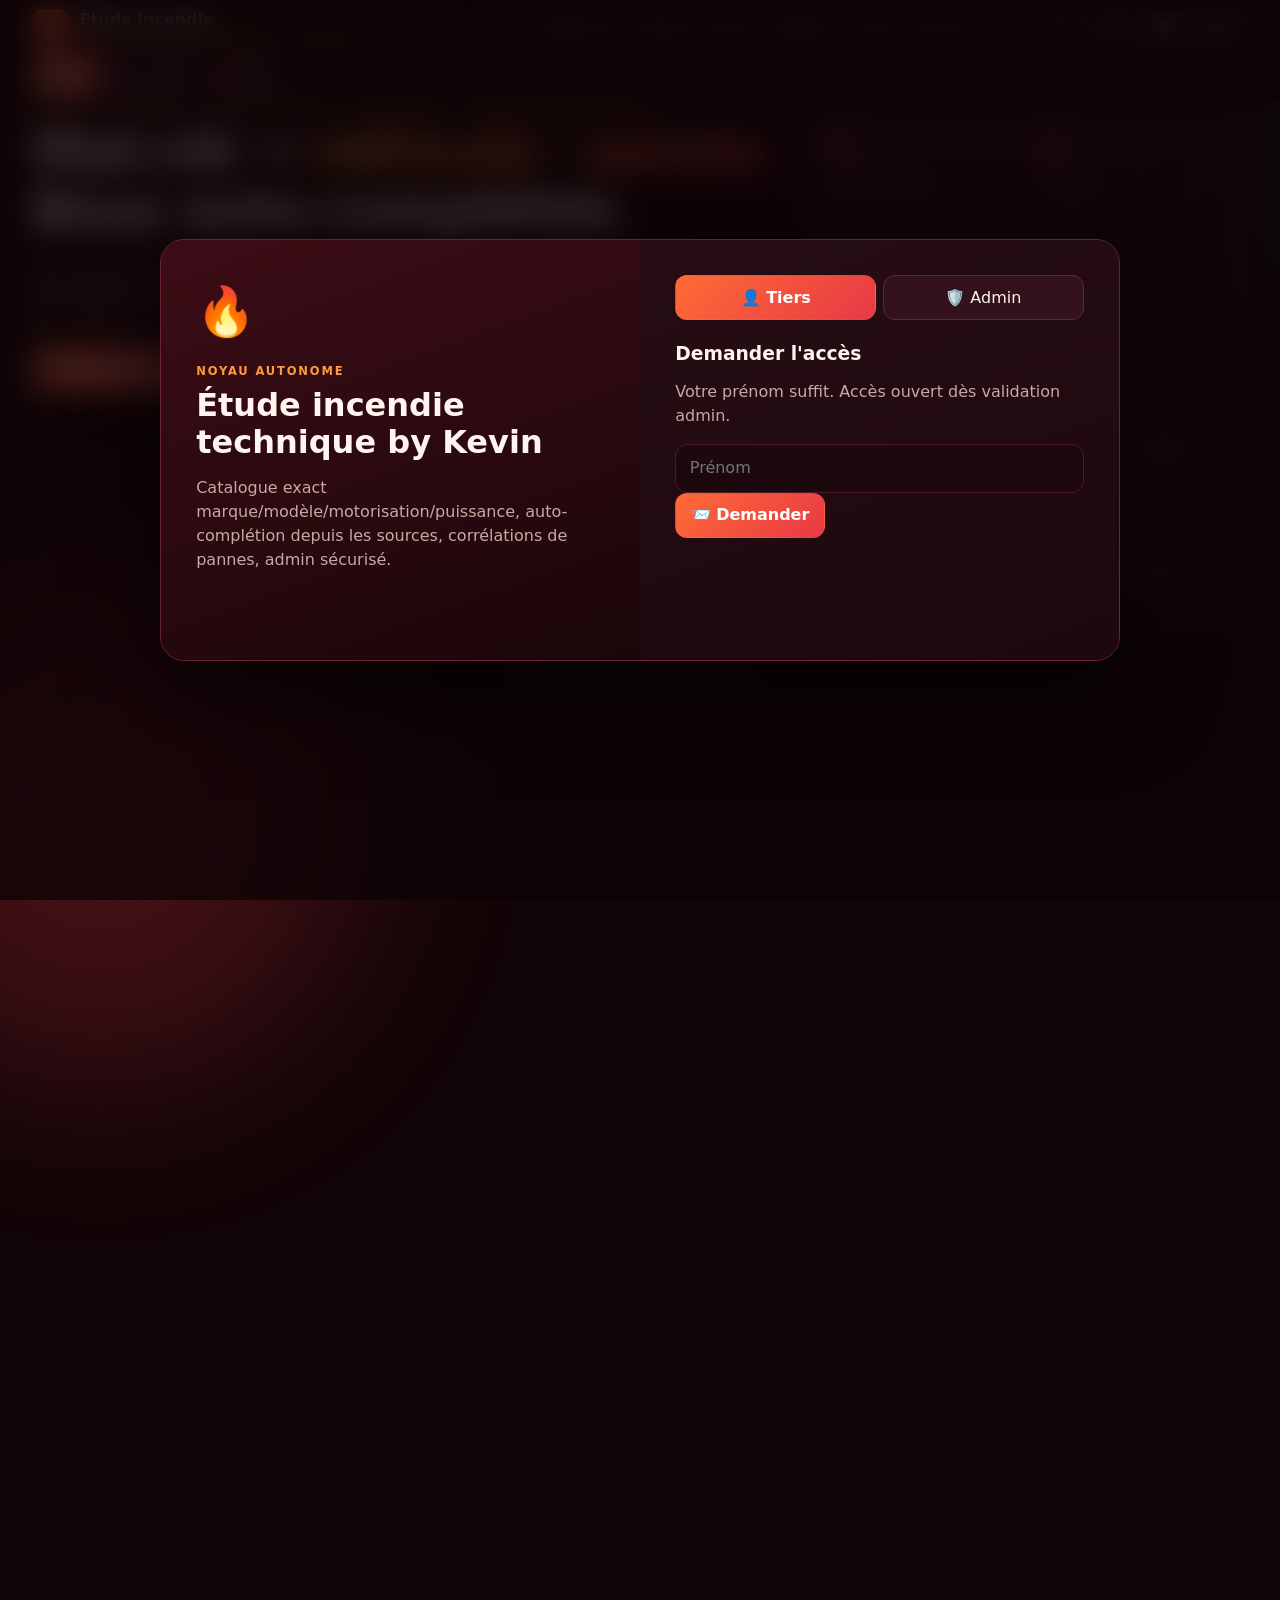
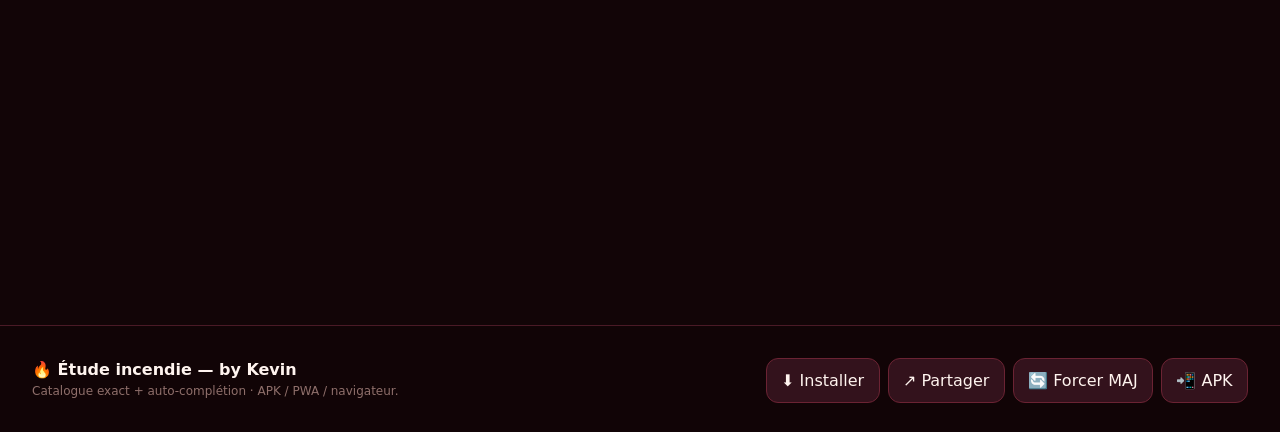
==== commit 5b443df1: "Change greeting from 'Hello World' to 'Goodbye World'" ====
--- a/index.html
+++ b/index.html
@@ -4,40 +4,41 @@
 <meta charset="utf-8">
 <meta name="viewport" content="width=device-width,initial-scale=1,viewport-fit=cover">
 <meta name="theme-color" content="#120507">
-<meta name="description" content="Étude incendie technique by Kevin — recherche prédictive marques/modèles/motorisations/puissances, corrélations de pannes, base massive complète, mise à jour manuelle, APK.">
+<meta name="description" content="Étude incendie technique by Kevin — recherche prédictive marque/modèle/motorisation/puissance, corrélations de pannes, base auto-complétée, APK hors ligne.">
 <title>Étude incendie technique — by Kevin</title>
 <link rel="manifest" href="manifest.json">
 <link rel="icon" href="images/icon.svg" type="image/svg+xml">
 <style>
 :root{--bg:#120507;--bg2:#1d080d;--surface:#260d14;--surface2:#33121c;--line:#4a1a26;--line2:#6b2333;--fire:#ff6b35;--fire2:#ff9a3d;--red:#e63946;--blue:#2f9bff;--green:#39d98a;--amber:#ffb020;--violet:#b16dff;--text:#fff4ef;--muted:#c9a9a4;--dim:#8f6f6b;--r:16px;--shadow:0 18px 50px rgba(0,0,0,.45);--head:72px;--ease:cubic-bezier(.22,.9,.25,1)}
-*{box-sizing:border-box}html{scroll-behavior:smooth;scroll-padding-top:calc(var(--head) + 18px)}body{margin:0;background:var(--bg);color:var(--text);font-family:Inter,system-ui,-apple-system,"Segoe UI",Roboto,sans-serif;line-height:1.5;overflow-x:hidden}body.locked{overflow:hidden}
-::selection{background:var(--fire);color:#1a0609}::-webkit-scrollbar{width:11px;height:11px}::-webkit-scrollbar-track{background:#1c070c}::-webkit-scrollbar-thumb{background:linear-gradient(180deg,var(--fire),var(--red));border-radius:99px;border:2px solid #1c070c}*{scrollbar-width:thin;scrollbar-color:var(--fire) #1c070c}
-a{color:var(--fire2)}button,input,select,textarea{font:inherit}button{cursor:pointer;border:1px solid var(--line2);background:var(--surface2);color:var(--text);border-radius:12px;padding:.6rem .9rem;transition:transform .18s var(--ease),border-color .18s,box-shadow .18s}button:hover{transform:translateY(-2px);border-color:var(--fire);box-shadow:0 8px 22px rgba(255,107,53,.18)}button:active{transform:none}button:disabled{opacity:.5;cursor:not-allowed;transform:none}input,select,textarea{width:100%;background:#1d080d;color:var(--text);border:1px solid var(--line);border-radius:12px;padding:.7rem .85rem;outline:none}input:focus,select:focus,textarea:focus{border-color:var(--fire);box-shadow:0 0 0 3px rgba(255,107,53,.16)}textarea{min-height:80px;resize:vertical}select{appearance:none;background-image:linear-gradient(45deg,transparent 50%,var(--fire2) 50%),linear-gradient(135deg,var(--fire2) 50%,transparent 50%);background-position:calc(100% - 18px) 55%,calc(100% - 13px) 55%;background-size:5px 5px;background-repeat:no-repeat;padding-right:2.2rem}[hidden]{display:none!important}
+*{box-sizing:border-box;min-width:0}html{scroll-behavior:smooth;scroll-padding-top:calc(var(--head) + 18px)}body{margin:0;background:var(--bg);color:var(--text);font-family:Inter,system-ui,-apple-system,"Segoe UI",Roboto,sans-serif;line-height:1.5;overflow-x:hidden;width:100%}body.locked{overflow:hidden}
+::selection{background:var(--fire);color:#1a0609}::-webkit-scrollbar{width:10px;height:10px}::-webkit-scrollbar-track{background:#1c070c}::-webkit-scrollbar-thumb{background:linear-gradient(180deg,var(--fire),var(--red));border-radius:99px;border:2px solid #1c070c}*{scrollbar-width:thin;scrollbar-color:var(--fire) #1c070c}
+a{color:var(--fire2)}button,input,select,textarea{font:inherit;max-width:100%}button{cursor:pointer;border:1px solid var(--line2);background:var(--surface2);color:var(--text);border-radius:12px;padding:.6rem .9rem;transition:transform .18s var(--ease),border-color .18s,box-shadow .18s}button:hover{transform:translateY(-2px);border-color:var(--fire);box-shadow:0 8px 22px rgba(255,107,53,.18)}button:disabled{opacity:.5;cursor:not-allowed;transform:none}input,select,textarea{width:100%;background:#1d080d;color:var(--text);border:1px solid var(--line);border-radius:12px;padding:.7rem .85rem;outline:none}input:focus,select:focus,textarea:focus{border-color:var(--fire);box-shadow:0 0 0 3px rgba(255,107,53,.16)}textarea{min-height:80px;resize:vertical}select{appearance:none;background-image:linear-gradient(45deg,transparent 50%,var(--fire2) 50%),linear-gradient(135deg,var(--fire2) 50%,transparent 50%);background-position:calc(100% - 18px) 55%,calc(100% - 13px) 55%;background-size:5px 5px;background-repeat:no-repeat;padding-right:2.2rem}[hidden]{display:none!important}
 .bg-glow{position:fixed;border-radius:50%;filter:blur(90px);opacity:.22;z-index:-3;pointer-events:none}.g1{width:520px;height:520px;background:var(--red);left:-160px;bottom:-180px}.g2{width:460px;height:460px;background:var(--blue);right:-140px;top:-120px;opacity:.13}#embers{position:fixed;inset:0;z-index:-2;pointer-events:none;opacity:.7}#wpLayer{position:fixed;inset:0;z-index:-4;background:center/cover no-repeat;transition:opacity .5s}.grain{position:fixed;inset:0;z-index:-1;pointer-events:none;opacity:.05;background-image:url("data:image/svg+xml,%3Csvg xmlns='http://www.w3.org/2000/svg' width='140' height='140'%3E%3Cfilter id='n'%3E%3CfeTurbulence type='fractalNoise' baseFrequency='.9' numOctaves='2'/%3E%3C/filter%3E%3Crect width='140' height='140' filter='url(%23n)' opacity='.6'/%3E%3C/svg%3E")}
-header{position:fixed;top:0;left:0;right:0;height:var(--head);z-index:100;display:flex;align-items:center;gap:.7rem;padding:0 clamp(.7rem,3vw,2rem);background:rgba(18,5,7,.88);backdrop-filter:blur(14px);border-bottom:1px solid var(--line);flex-wrap:wrap}
+header{position:fixed;top:0;left:0;right:0;min-height:var(--head);z-index:100;display:flex;align-items:center;gap:.6rem;padding:.5rem clamp(.7rem,3vw,2rem);background:rgba(18,5,7,.9);backdrop-filter:blur(14px);border-bottom:1px solid var(--line);flex-wrap:wrap}
 .brand{display:flex;align-items:center;gap:.6rem;font-weight:800;white-space:nowrap}.brand .mark{width:38px;height:38px;border-radius:12px;display:grid;place-items:center;background:linear-gradient(135deg,var(--fire),var(--red))}.brand small{display:block;color:var(--fire2);font-size:.66rem;letter-spacing:.12em;text-transform:uppercase}
-nav{display:flex;gap:.2rem;margin-left:auto}nav a{color:var(--muted);text-decoration:none;font-size:.84rem;padding:.45rem .65rem;border-radius:10px;border:1px solid transparent}nav a:hover,nav a.active{color:var(--text);background:var(--surface2);border-color:var(--line2)}
+nav{display:flex;gap:.2rem;margin-left:auto;flex-wrap:wrap}nav a{color:var(--muted);text-decoration:none;font-size:.84rem;padding:.45rem .65rem;border-radius:10px;border:1px solid transparent}nav a:hover,nav a.active{color:var(--text);background:var(--surface2);border-color:var(--line2)}
 .pills{display:flex;gap:.35rem;align-items:center;flex-wrap:wrap}.pill{font-size:.7rem;padding:.26rem .55rem;border-radius:99px;border:1px solid var(--line2);background:var(--surface);color:var(--muted);white-space:nowrap}.pill.ok{border-color:rgba(57,217,138,.5);color:var(--green)}.pill.warn{border-color:rgba(255,176,32,.5);color:var(--amber)}.pill.fail{border-color:rgba(230,57,70,.6);color:#ff9aa2}.pill.info{border-color:rgba(47,155,255,.5);color:var(--blue)}
-.head-actions{display:flex;gap:.35rem}.head-actions button{padding:.5rem .65rem;font-size:.78rem}#menuBtn{display:none}
-main{max-width:1320px;margin:0 auto;padding:calc(var(--head) + 26px) clamp(.8rem,3vw,2rem) 4rem}section{margin-bottom:3rem;opacity:0;transform:translateY(26px);transition:opacity .7s var(--ease),transform .7s var(--ease)}section.in{opacity:1;transform:none}.section-head{display:flex;align-items:end;justify-content:space-between;gap:1rem;margin-bottom:1.1rem;flex-wrap:wrap}h1,h2,h3{line-height:1.15;margin:0}h2{font-size:clamp(1.4rem,3vw,2rem)}h2 .idx{color:var(--fire);font-family:ui-monospace,monospace;font-size:.8em;margin-right:.5rem}.eyebrow{color:var(--fire2);text-transform:uppercase;letter-spacing:.16em;font-size:.72rem;font-weight:800;margin-bottom:.4rem}.lead{color:var(--muted);max-width:680px}.card{background:linear-gradient(160deg,var(--surface),var(--bg2));border:1px solid var(--line);border-radius:var(--r);padding:1.1rem;box-shadow:var(--shadow)}.grid{display:grid;gap:1rem}.row{display:flex;gap:.5rem;align-items:center;flex-wrap:wrap}.hint{font-size:.75rem;color:var(--dim)}
+.head-actions{display:flex;gap:.35rem;flex-wrap:wrap}.head-actions button{padding:.5rem .65rem;font-size:.78rem}#menuBtn{display:none}
+main{width:min(1320px,100%);margin:0 auto;padding:calc(var(--head) + 26px) clamp(.8rem,3vw,2rem) 4rem}section{margin-bottom:3rem;opacity:0;transform:translateY(26px);transition:opacity .7s var(--ease),transform .7s var(--ease)}section.in{opacity:1;transform:none}.section-head{display:flex;align-items:end;justify-content:space-between;gap:1rem;margin-bottom:1.1rem;flex-wrap:wrap}h1,h2,h3{line-height:1.15;margin:0}h2{font-size:clamp(1.4rem,3vw,2rem)}h2 .idx{color:var(--fire);font-family:ui-monospace,monospace;font-size:.8em;margin-right:.5rem}.eyebrow{color:var(--fire2);text-transform:uppercase;letter-spacing:.16em;font-size:.72rem;font-weight:800;margin-bottom:.4rem}.lead{color:var(--muted);max-width:680px}.card{background:linear-gradient(160deg,var(--surface),var(--bg2));border:1px solid var(--line);border-radius:var(--r);padding:1.1rem;box-shadow:var(--shadow)}.row{display:flex;gap:.5rem;align-items:center;flex-wrap:wrap}.hint{font-size:.75rem;color:var(--dim)}
 .hero{display:grid;grid-template-columns:1.25fr .75fr;gap:1.4rem;align-items:stretch}.hero h1{font-size:clamp(2rem,5vw,3.2rem);letter-spacing:-.03em;margin:.4rem 0 .8rem}.hero h1 em{font-style:normal;background:linear-gradient(90deg,var(--fire2),var(--fire),var(--red));-webkit-background-clip:text;background-clip:text;color:transparent}.hero-actions{display:flex;gap:.6rem;flex-wrap:wrap;margin-top:1.2rem}.btn-fire{background:linear-gradient(135deg,var(--fire),var(--red));border-color:transparent;color:#fff;font-weight:800}.btn-ghost{background:transparent}.stats{display:grid;grid-template-columns:repeat(2,1fr);gap:.8rem}.stat{padding:.9rem;border-radius:14px;border:1px solid var(--line);background:rgba(38,13,20,.7)}.stat b{display:block;font-size:1.5rem;color:var(--fire2);font-family:ui-monospace,monospace}.stat span{font-size:.76rem;color:var(--muted)}.mini-step{display:flex;gap:.7rem;padding:.6rem 0;border-bottom:1px dashed var(--line)}.mini-step:last-child{border:0}.mini-step b{color:var(--fire2);font-family:ui-monospace,monospace;font-size:.8rem}.mini-step span{font-size:.85rem;color:var(--muted)}
-.search-box{display:flex;gap:.6rem;align-items:center;background:linear-gradient(160deg,#2d0f17,#1d080d);border:1px solid var(--line2);border-radius:18px;padding:.8rem;box-shadow:var(--shadow);flex-wrap:wrap}.search-box .ico{font-size:1.3rem}.search-box input{flex:1;min-width:200px;border:0;background:transparent;font-size:1.05rem;box-shadow:none}.search-box select{width:auto;min-width:140px}.search-box button{white-space:nowrap}.chips{display:flex;gap:.4rem;flex-wrap:wrap;margin:.8rem 0}.chip{font-size:.75rem;padding:.3rem .7rem;border-radius:99px;border:1px solid var(--line2);background:var(--surface);color:var(--fire2);cursor:pointer}.chip:hover{background:var(--fire);color:#1a0609}.chip.muted{color:var(--muted);cursor:default}.results{display:grid;gap:.5rem}.result-group{font-size:.72rem;text-transform:uppercase;letter-spacing:.12em;color:var(--fire2);font-weight:800;margin:.7rem 0 .2rem}.result{display:flex;justify-content:space-between;gap:.8rem;align-items:center;padding:.75rem .9rem;border-radius:12px;border:1px solid var(--line);background:rgba(38,13,20,.6);cursor:pointer;border-left:3px solid transparent}.result:hover,.result.active{background:var(--surface2);border-left-color:var(--fire)}.result small{display:block;color:var(--muted);font-size:.75rem}.result .tag{font-size:.66rem;padding:.12rem .45rem;border-radius:6px;background:#2a0e15;color:var(--fire2)}.empty{padding:1.4rem;text-align:center;color:var(--muted);border:1px dashed var(--line2);border-radius:14px}
+.search-box{display:grid;grid-template-columns:auto 1fr auto auto auto;gap:.6rem;align-items:center;background:linear-gradient(160deg,#2d0f17,#1d080d);border:1px solid var(--line2);border-radius:18px;padding:.8rem;box-shadow:var(--shadow)}.search-box .ico{font-size:1.3rem}.search-box input{border:0;background:transparent;font-size:1.05rem;box-shadow:none}.search-box select{width:auto;min-width:130px}.search-box button{white-space:nowrap}.chips{display:flex;gap:.4rem;flex-wrap:wrap;margin:.8rem 0}.chip{font-size:.75rem;padding:.3rem .7rem;border-radius:99px;border:1px solid var(--line2);background:var(--surface);color:var(--fire2);cursor:pointer}.chip:hover{background:var(--fire);color:#1a0609}.chip.muted{color:var(--muted);cursor:default}.results{display:grid;gap:.5rem}.result-group{font-size:.72rem;text-transform:uppercase;letter-spacing:.12em;color:var(--fire2);font-weight:800;margin:.7rem 0 .2rem}.result{display:flex;justify-content:space-between;gap:.8rem;align-items:center;padding:.75rem .9rem;border-radius:12px;border:1px solid var(--line);background:rgba(38,13,20,.6);cursor:pointer;border-left:3px solid transparent}.result:hover,.result.active{background:var(--surface2);border-left-color:var(--fire)}.result small{display:block;color:var(--muted);font-size:.75rem}.result .tag{font-size:.66rem;padding:.12rem .45rem;border-radius:6px;background:#2a0e15;color:var(--fire2);white-space:nowrap}.empty{padding:1.4rem;text-align:center;color:var(--muted);border:1px dashed var(--line2);border-radius:14px}
 .context-box{padding:.9rem;border-radius:14px;border:1px solid rgba(255,154,61,.35);background:rgba(255,154,61,.08);margin:.8rem 0}.context-box b{color:var(--fire2);display:block;margin-bottom:.3rem}.context-box .chips{margin:.4rem 0 0}
-.analysis-box{background:linear-gradient(160deg,#2d0f17,#1d080d);border:1px solid var(--line2);border-radius:20px;padding:1.1rem;box-shadow:var(--shadow)}.analysis-input{display:flex;gap:.6rem;flex-wrap:wrap}.analysis-input input{flex:1;min-width:220px;font-size:1.05rem}.analysis-head{display:flex;justify-content:space-between;gap:1rem;flex-wrap:wrap;margin:1rem 0}.analysis-actions{display:flex;gap:.4rem;flex-wrap:wrap}.verdict{display:grid;grid-template-columns:repeat(auto-fit,minmax(140px,1fr));gap:.6rem;margin:.8rem 0}.verdict div{padding:.7rem;border-radius:12px;border:1px solid var(--line);background:#20080d}.verdict b{display:block;font-size:.68rem;text-transform:uppercase;color:var(--dim)}.verdict span{font-weight:800}.chain{display:grid;grid-template-columns:repeat(5,1fr);gap:.8rem;margin:1rem 0}.node{padding:.9rem;border-radius:14px;border:1px solid var(--line);background:#20080d;min-height:150px}.node h4{margin:0 0 .5rem;font-size:.76rem;text-transform:uppercase;letter-spacing:.08em}.node p,.node ul{font-size:.83rem;color:var(--muted)}.node ul{padding-left:1.1rem}.node.o{border-top:3px solid var(--fire)}.node.o h4{color:var(--fire2)}.node.m{border-top:3px solid var(--amber)}.node.m h4{color:var(--amber)}.node.r{border-top:3px solid var(--blue)}.node.r h4{color:#9fd0ff}.node.c{border-top:3px solid var(--red)}.node.c h4{color:#ff9aa2}.node.a{border-top:3px solid var(--green)}.node.a h4{color:var(--green)}.analysis-details{display:grid;grid-template-columns:repeat(auto-fit,minmax(240px,1fr));gap:.8rem}.detail{padding:.9rem;border-radius:14px;border:1px solid var(--line);background:rgba(38,13,20,.6)}.detail h4{margin:0 0 .5rem;color:var(--fire2)}.detail ul{margin:0;padding-left:1.1rem;font-size:.84rem;color:var(--muted)}.analysis-note{padding:.9rem;border-radius:14px;border:1px solid rgba(47,155,255,.3);background:rgba(47,155,255,.07);font-size:.86rem;color:var(--muted);margin:.8rem 0}.analysis-note b{color:#9fd0ff}.analysis-note.warn{border-color:rgba(255,176,32,.35);background:rgba(255,176,32,.08)}.analysis-note.warn b{color:var(--amber)}.analysis-sources{display:flex;gap:.5rem;flex-wrap:wrap;margin:.8rem 0}.analysis-sources a{font-size:.8rem;padding:.35rem .7rem;border-radius:99px;border:1px solid var(--line2);background:#20080d;text-decoration:none}
-.filters{display:flex;gap:.6rem;flex-wrap:wrap;padding:.9rem;border-radius:16px;border:1px solid var(--line);background:rgba(38,13,20,.75);margin-bottom:1rem}.filters select{width:auto;min-width:130px;flex:1}.filters input{flex:2;min-width:170px}.count{margin-left:auto;color:var(--fire2);font-weight:800;font-size:.85rem}.bulkbar{display:flex;gap:.5rem;flex-wrap:wrap;align-items:center;margin-bottom:.8rem;padding:.7rem;border-radius:14px;border:1px solid var(--line);background:#20080d}.bulkbar input{width:auto}.lib-grid{display:grid;grid-template-columns:repeat(auto-fill,minmax(290px,1fr));gap:1rem}.record{background:linear-gradient(165deg,var(--surface),#1c070c);border:1px solid var(--line);border-radius:18px;padding:1rem;display:flex;flex-direction:column;gap:.6rem;animation:cardIn .5s var(--ease) both}.record.selected{border-color:var(--fire)}@keyframes cardIn{from{opacity:0;transform:translateY(18px)}to{opacity:1;transform:none}}.record-top{display:flex;justify-content:space-between;font-size:.7rem;font-weight:800;padding:.35rem .6rem;border-radius:9px}.record-top.th{background:rgba(255,107,53,.22);color:var(--fire2)}.record-top.ev{background:rgba(47,155,255,.22);color:#9fd0ff}.record .cause{color:var(--muted);font-size:.85rem;flex:1}.tags{display:flex;flex-wrap:wrap;gap:.3rem}.tag{font-size:.68rem;padding:.18rem .55rem;border-radius:99px;background:#20080d;border:1px solid var(--line);color:var(--muted)}.tag.sev{border-color:rgba(230,57,70,.5);color:#ff9aa2}.tag.dtc{border-color:rgba(255,176,32,.5);color:var(--amber)}.tag.src{border-color:rgba(47,155,255,.5);color:#9fd0ff}.record-actions{display:flex;gap:.4rem;flex-wrap:wrap}.record-actions button{flex:1;padding:.5rem;font-size:.76rem;min-width:84px}.record-tools{display:flex;gap:.4rem;align-items:center}.record-tools input{width:auto}.record-more{font-size:.82rem;color:var(--muted);border-top:1px dashed var(--line);padding-top:.6rem}
-.steps{display:grid;grid-template-columns:repeat(auto-fit,minmax(230px,1fr));gap:.9rem}.step{padding:1rem;border-radius:16px;border:1px solid var(--line);background:linear-gradient(160deg,var(--surface),#1c070c);position:relative}.step:before{content:attr(data-n);position:absolute;right:.6rem;top:.2rem;font-size:2.6rem;font-weight:900;color:rgba(255,107,53,.12)}.step b{color:var(--fire2);display:block;margin-bottom:.3rem}.step span{font-size:.85rem;color:var(--muted)}.table-wrap{overflow-x:auto;border-radius:14px;border:1px solid var(--line)}table{width:100%;border-collapse:collapse;font-size:.88rem}th,td{padding:.65rem;text-align:left;border-bottom:1px solid var(--line)}th{color:var(--fire2);font-size:.75rem;text-transform:uppercase}
-.portals{display:grid;grid-template-columns:repeat(auto-fit,minmax(200px,1fr));gap:.8rem;margin-bottom:1rem}.portal{display:block;padding:.9rem;border-radius:14px;border:1px solid var(--line);background:#20080d;text-decoration:none;color:var(--text)}.portal b{display:block;color:var(--fire2)}.portal span{font-size:.8rem;color:var(--muted)}.ref-list{display:grid;gap:.5rem}.ref{display:flex;justify-content:space-between;gap:.8rem;padding:.7rem .9rem;border-radius:12px;border:1px solid var(--line);background:rgba(38,13,20,.6)}.ref small{display:block;color:var(--muted);font-size:.75rem}
-.admin-grid{display:grid;grid-template-columns:repeat(auto-fit,minmax(300px,1fr));gap:1rem}.req{padding:.7rem;border-radius:12px;border:1px solid var(--line);background:#20080d;margin-bottom:.6rem}.req-head{display:flex;justify-content:space-between;gap:.5rem;flex-wrap:wrap}.req-actions{display:flex;gap:.35rem;flex-wrap:wrap;margin-top:.5rem}.req-actions button{padding:.35rem .55rem;font-size:.75rem}.badge{font-size:.68rem;padding:.18rem .55rem;border-radius:99px;border:1px solid var(--line2)}.badge.granted{color:var(--green)}.badge.denied,.badge.revoked{color:var(--red)}.badge.pending{color:var(--amber)}.danger{border-color:rgba(230,57,70,.5);color:#ff9aa2}.wp-preview{height:120px;border-radius:12px;border:1px solid var(--line);background:#1d080d center/cover;margin:.6rem 0;display:grid;place-items:center;color:var(--dim);font-size:.8rem}
-footer{border-top:1px solid var(--line);padding:2rem;display:flex;justify-content:space-between;gap:1rem;flex-wrap:wrap;background:rgba(18,5,7,.7)}
-#gate{position:fixed;inset:0;z-index:500;display:grid;place-items:center;padding:1rem;background:rgba(12,3,6,.76);backdrop-filter:blur(16px)}.gate-card{width:min(960px,100%);display:grid;grid-template-columns:1fr 1fr;border-radius:24px;overflow:hidden;border:1px solid var(--line2);box-shadow:0 30px 90px rgba(0,0,0,.6)}.gate-visual{padding:2.2rem;background:linear-gradient(160deg,#3d0d16,#1a0609);display:flex;flex-direction:column;justify-content:space-between;min-height:440px}.gate-form{padding:2.2rem;background:linear-gradient(160deg,#260d14,#1d080d)}.tabs{display:flex;gap:.4rem;margin-bottom:1.4rem}.tabs button{flex:1}.tabs button.active{background:linear-gradient(135deg,var(--fire),var(--red));border-color:transparent;color:#fff;font-weight:800}.gate-status{margin-top:1rem;padding:.9rem;border-radius:12px;border:1px solid var(--line);background:#20080d;font-size:.85rem}.gate-status.pending{border-color:rgba(255,176,32,.4)}.gate-status.denied,.gate-status.revoked{border-color:rgba(230,57,70,.4)}.shake{animation:shake .4s}@keyframes shake{20%,60%{transform:translateX(-6px)}40%,80%{transform:translateX(6px)}}
-#deck{position:fixed;inset:0;z-index:600;background:radial-gradient(1100px 700px at 50% -10%,#4a1020,#120407 70%);display:flex;flex-direction:column}.deck-bar{height:5px;background:#260d14}#deckProgress{height:100%;width:0;background:linear-gradient(90deg,var(--fire),var(--fire2))}.deck-head,.deck-nav,.deck-foot{display:flex;justify-content:space-between;align-items:center;gap:.8rem;padding:.8rem 1.2rem}.deck-head span{overflow:hidden;text-overflow:ellipsis;white-space:nowrap}.deck-btns,.dots{display:flex;gap:.4rem}.deck-slide{flex:1;display:flex;flex-direction:column;justify-content:center;width:min(940px,92%);margin:0 auto;padding:1rem;overflow:auto}.deck-slide.anim{animation:slideIn .4s var(--ease)}@keyframes slideIn{from{opacity:0;transform:translateX(34px)}to{opacity:1;transform:none}}.deck-slide h3{color:var(--fire2);text-transform:uppercase;letter-spacing:.1em}.deck-slide .big{font-size:clamp(1.15rem,2.8vw,1.8rem);font-weight:700}.deck-slide ul{font-size:clamp(1rem,2.2vw,1.3rem);line-height:1.7}.deck-cover{text-align:center}.energy-big{display:inline-block;padding:.4rem 1rem;border-radius:99px;font-size:.78rem;font-weight:900}.energy-big.th{background:rgba(255,107,53,.2);color:var(--fire2)}.energy-big.ev{background:rgba(47,155,255,.2);color:#9fd0ff}.dot{width:9px;height:9px;border-radius:50%;background:var(--line2)}.dot.on{background:var(--fire);transform:scale(1.3)}.deck-overview{position:absolute;inset:64px 0 0;overflow:auto;background:rgba(12,3,6,.97);padding:1.2rem;display:grid;grid-template-columns:repeat(auto-fill,minmax(240px,1fr));gap:.8rem;align-content:start}.ov{text-align:left;padding:.9rem;border-radius:14px;border:1px solid var(--line);background:var(--surface);color:var(--text)}.ov.active{border-color:var(--fire)}.ov small{color:var(--muted)}
+.analysis-box{background:linear-gradient(160deg,#2d0f17,#1d080d);border:1px solid var(--line2);border-radius:20px;padding:1.1rem;box-shadow:var(--shadow)}.analysis-input{display:flex;gap:.6rem;flex-wrap:wrap}.analysis-input input{flex:1;min-width:200px;font-size:1.05rem}.analysis-head{display:flex;justify-content:space-between;gap:1rem;flex-wrap:wrap;margin:1rem 0}.analysis-actions{display:flex;gap:.4rem;flex-wrap:wrap}.verdict{display:grid;grid-template-columns:repeat(auto-fit,minmax(140px,1fr));gap:.6rem;margin:.8rem 0}.verdict div{padding:.7rem;border-radius:12px;border:1px solid var(--line);background:#20080d}.verdict b{display:block;font-size:.68rem;text-transform:uppercase;color:var(--dim)}.verdict span{font-weight:800}.chain{display:grid;grid-template-columns:repeat(auto-fit,minmax(170px,1fr));gap:.8rem;margin:1rem 0}.node{padding:.9rem;border-radius:14px;border:1px solid var(--line);background:#20080d;min-height:150px}.node h4{margin:0 0 .5rem;font-size:.76rem;text-transform:uppercase;letter-spacing:.08em}.node p,.node ul{font-size:.83rem;color:var(--muted)}.node ul{padding-left:1.1rem}.node.o{border-top:3px solid var(--fire)}.node.o h4{color:var(--fire2)}.node.m{border-top:3px solid var(--amber)}.node.m h4{color:var(--amber)}.node.r{border-top:3px solid var(--blue)}.node.r h4{color:#9fd0ff}.node.c{border-top:3px solid var(--red)}.node.c h4{color:#ff9aa2}.node.a{border-top:3px solid var(--green)}.node.a h4{color:var(--green)}.analysis-details{display:grid;grid-template-columns:repeat(auto-fit,minmax(220px,1fr));gap:.8rem}.detail{padding:.9rem;border-radius:14px;border:1px solid var(--line);background:rgba(38,13,20,.6)}.detail h4{margin:0 0 .5rem;color:var(--fire2)}.detail ul{margin:0;padding-left:1.1rem;font-size:.84rem;color:var(--muted)}.analysis-note{padding:.9rem;border-radius:14px;border:1px solid rgba(47,155,255,.3);background:rgba(47,155,255,.07);font-size:.86rem;color:var(--muted);margin:.8rem 0}.analysis-note b{color:#9fd0ff}.analysis-note.warn{border-color:rgba(255,176,32,.35);background:rgba(255,176,32,.08)}.analysis-note.warn b{color:var(--amber)}.analysis-sources{display:flex;gap:.5rem;flex-wrap:wrap;margin:.8rem 0}.analysis-sources a{font-size:.8rem;padding:.35rem .7rem;border-radius:99px;border:1px solid var(--line2);background:#20080d;text-decoration:none}
+.filters{display:grid;grid-template-columns:repeat(auto-fit,minmax(150px,1fr));gap:.6rem;padding:.9rem;border-radius:16px;border:1px solid var(--line);background:rgba(38,13,20,.75);margin-bottom:1rem}.filters .count{align-self:center;color:var(--fire2);font-weight:800;font-size:.85rem}.bulkbar{display:flex;gap:.5rem;flex-wrap:wrap;align-items:center;margin-bottom:.8rem;padding:.7rem;border-radius:14px;border:1px solid var(--line);background:#20080d}.bulkbar input{width:auto}.lib-grid{display:grid;grid-template-columns:repeat(auto-fill,minmax(280px,1fr));gap:1rem}.record{background:linear-gradient(165deg,var(--surface),#1c070c);border:1px solid var(--line);border-radius:18px;padding:1rem;display:flex;flex-direction:column;gap:.6rem;animation:cardIn .5s var(--ease) both}.record.selected{border-color:var(--fire)}@keyframes cardIn{from{opacity:0;transform:translateY(18px)}to{opacity:1;transform:none}}.record-top{display:flex;justify-content:space-between;gap:.4rem;font-size:.7rem;font-weight:800;padding:.35rem .6rem;border-radius:9px}.record-top.th{background:rgba(255,107,53,.22);color:var(--fire2)}.record-top.ev{background:rgba(47,155,255,.22);color:#9fd0ff}.record .cause{color:var(--muted);font-size:.85rem;flex:1}.tags{display:flex;flex-wrap:wrap;gap:.3rem}.tag{font-size:.68rem;padding:.18rem .55rem;border-radius:99px;background:#20080d;border:1px solid var(--line);color:var(--muted)}.tag.sev{border-color:rgba(230,57,70,.5);color:#ff9aa2}.tag.dtc{border-color:rgba(255,176,32,.5);color:var(--amber)}.tag.src{border-color:rgba(47,155,255,.5);color:#9fd0ff}.record-actions{display:flex;gap:.4rem;flex-wrap:wrap}.record-actions button{flex:1;padding:.5rem;font-size:.76rem;min-width:80px}.record-tools{display:flex;gap:.4rem;align-items:center}.record-tools input{width:auto}.record-more{font-size:.82rem;color:var(--muted);border-top:1px dashed var(--line);padding-top:.6rem}
+.steps{display:grid;grid-template-columns:repeat(auto-fit,minmax(220px,1fr));gap:.9rem}.step{padding:1rem;border-radius:16px;border:1px solid var(--line);background:linear-gradient(160deg,var(--surface),#1c070c);position:relative}.step:before{content:attr(data-n);position:absolute;right:.6rem;top:.2rem;font-size:2.6rem;font-weight:900;color:rgba(255,107,53,.12)}.step b{color:var(--fire2);display:block;margin-bottom:.3rem}.step span{font-size:.85rem;color:var(--muted)}.table-wrap{overflow-x:auto;border-radius:14px;border:1px solid var(--line);max-width:100%}table{width:100%;border-collapse:collapse;font-size:.88rem}th,td{padding:.65rem;text-align:left;border-bottom:1px solid var(--line)}th{color:var(--fire2);font-size:.75rem;text-transform:uppercase}
+.portals{display:grid;grid-template-columns:repeat(auto-fit,minmax(190px,1fr));gap:.8rem;margin-bottom:1rem}.portal{display:block;padding:.9rem;border-radius:14px;border:1px solid var(--line);background:#20080d;text-decoration:none;color:var(--text)}.portal b{display:block;color:var(--fire2)}.portal span{font-size:.8rem;color:var(--muted)}.ref-list{display:grid;gap:.5rem}.ref{display:flex;justify-content:space-between;gap:.8rem;padding:.7rem .9rem;border-radius:12px;border:1px solid var(--line);background:rgba(38,13,20,.6)}.ref small{display:block;color:var(--muted);font-size:.75rem}
+.admin-grid{display:grid;grid-template-columns:repeat(auto-fit,minmax(280px,1fr));gap:1rem}.req{padding:.7rem;border-radius:12px;border:1px solid var(--line);background:#20080d;margin-bottom:.6rem}.req-head{display:flex;justify-content:space-between;gap:.5rem;flex-wrap:wrap}.req-actions{display:flex;gap:.35rem;flex-wrap:wrap;margin-top:.5rem}.req-actions button{padding:.35rem .55rem;font-size:.75rem}.badge{font-size:.68rem;padding:.18rem .55rem;border-radius:99px;border:1px solid var(--line2)}.badge.granted{color:var(--green)}.badge.denied,.badge.revoked{color:var(--red)}.badge.pending{color:var(--amber)}.danger{border-color:rgba(230,57,70,.5);color:#ff9aa2}.wp-preview{height:120px;border-radius:12px;border:1px solid var(--line);background:#1d080d center/cover;margin:.6rem 0;display:grid;place-items:center;color:var(--dim);font-size:.8rem}
+footer{border-top:1px solid var(--line);padding:2rem clamp(.8rem,3vw,2rem);display:flex;justify-content:space-between;gap:1rem;flex-wrap:wrap;background:rgba(18,5,7,.7)}
+#gate{position:fixed;inset:0;z-index:500;display:grid;place-items:center;padding:1rem;background:rgba(12,3,6,.76);backdrop-filter:blur(16px);overflow:auto}.gate-card{width:min(960px,100%);display:grid;grid-template-columns:1fr 1fr;border-radius:24px;overflow:hidden;border:1px solid var(--line2);box-shadow:0 30px 90px rgba(0,0,0,.6)}.gate-visual{padding:2.2rem;background:linear-gradient(160deg,#3d0d16,#1a0609);display:flex;flex-direction:column;justify-content:space-between;min-height:420px}.gate-form{padding:2.2rem;background:linear-gradient(160deg,#260d14,#1d080d)}.tabs{display:flex;gap:.4rem;margin-bottom:1.4rem}.tabs button{flex:1}.tabs button.active{background:linear-gradient(135deg,var(--fire),var(--red));border-color:transparent;color:#fff;font-weight:800}.gate-status{margin-top:1rem;padding:.9rem;border-radius:12px;border:1px solid var(--line);background:#20080d;font-size:.85rem}.gate-status.pending{border-color:rgba(255,176,32,.4)}.gate-status.denied,.gate-status.revoked{border-color:rgba(230,57,70,.4)}.shake{animation:shake .4s}@keyframes shake{20%,60%{transform:translateX(-6px)}40%,80%{transform:translateX(6px)}}
+#deck{position:fixed;inset:0;z-index:600;background:radial-gradient(1100px 700px at 50% -10%,#4a1020,#120407 70%);display:flex;flex-direction:column}.deck-bar{height:5px;background:#260d14}#deckProgress{height:100%;width:0;background:linear-gradient(90deg,var(--fire),var(--fire2))}.deck-head,.deck-nav,.deck-foot{display:flex;justify-content:space-between;align-items:center;gap:.8rem;padding:.8rem 1.2rem;flex-wrap:wrap}.deck-head span{overflow:hidden;text-overflow:ellipsis;white-space:nowrap;max-width:60%}.deck-btns,.dots{display:flex;gap:.4rem;flex-wrap:wrap}.deck-slide{flex:1;display:flex;flex-direction:column;justify-content:center;width:min(940px,92%);margin:0 auto;padding:1rem;overflow:auto}.deck-slide.anim{animation:slideIn .4s var(--ease)}@keyframes slideIn{from{opacity:0;transform:translateX(34px)}to{opacity:1;transform:none}}.deck-slide h3{color:var(--fire2);text-transform:uppercase;letter-spacing:.1em}.deck-slide .big{font-size:clamp(1.15rem,2.8vw,1.8rem);font-weight:700}.deck-slide ul{font-size:clamp(1rem,2.2vw,1.3rem);line-height:1.7}.deck-cover{text-align:center}.energy-big{display:inline-block;padding:.4rem 1rem;border-radius:99px;font-size:.78rem;font-weight:900}.energy-big.th{background:rgba(255,107,53,.2);color:var(--fire2)}.energy-big.ev{background:rgba(47,155,255,.2);color:#9fd0ff}.dot{width:9px;height:9px;border-radius:50%;background:var(--line2)}.dot.on{background:var(--fire);transform:scale(1.3)}.deck-overview{position:absolute;inset:64px 0 0;overflow:auto;background:rgba(12,3,6,.97);padding:1.2rem;display:grid;grid-template-columns:repeat(auto-fill,minmax(220px,1fr));gap:.8rem;align-content:start}.ov{text-align:left;padding:.9rem;border-radius:14px;border:1px solid var(--line);background:var(--surface);color:var(--text)}.ov.active{border-color:var(--fire)}
 #drawer,#editor,#diagDrawer,#updateDrawer{position:fixed;inset:0;z-index:650;background:rgba(12,3,6,.66);backdrop-filter:blur(6px);display:flex;justify-content:flex-end}#diagDrawer,#updateDrawer{z-index:700}.drawer-card{width:min(640px,100%);height:100%;overflow:auto;background:linear-gradient(180deg,#260d14,#120507);border-left:1px solid var(--line2);padding:1.4rem;animation:drawerIn .35s var(--ease)}@keyframes drawerIn{from{transform:translateX(100%)}to{transform:none}}.drawer-close{float:right;padding:.4rem .6rem}.drawer-card .body{color:var(--muted);font-size:.92rem;margin:1rem 0}.editor-form{display:grid;gap:.6rem}.editor-form label{font-size:.72rem;color:var(--fire2);font-weight:800;text-transform:uppercase}
-.diag-grid{display:grid;grid-template-columns:repeat(auto-fit,minmax(220px,1fr));gap:.6rem;margin:1rem 0}.diag{padding:.8rem;border-radius:12px;border:1px solid var(--line);background:#20080d}.diag b{display:block;font-size:.8rem}.diag span{font-size:.75rem;color:var(--muted)}.diag.ok{border-left:3px solid var(--green)}.diag.warn{border-left:3px solid var(--amber)}.diag.fail{border-left:3px solid var(--red)}.journal{max-height:220px;overflow:auto;border:1px solid var(--line);border-radius:12px;padding:.6rem;background:#1d080d;font-size:.78rem}.journal div{padding:.25rem 0;border-bottom:1px dashed var(--line)}.journal div:last-child{border:0}
-.src{padding:.8rem;border-radius:14px;border:1px solid var(--line);background:#20080d;margin-bottom:.6rem}.src-head{display:flex;justify-content:space-between;gap:.6rem;align-items:center;flex-wrap:wrap}.src-head b{font-size:.9rem}.src-head small{display:block;color:var(--muted);font-size:.72rem;word-break:break-all}.src-meta{display:flex;gap:.4rem;flex-wrap:wrap;margin-top:.5rem;align-items:center}.src-log{max-height:240px;overflow:auto;border:1px solid var(--line);border-radius:12px;padding:.6rem;background:#1d080d;font-size:.76rem;margin-top:.8rem}.src-log div{padding:.22rem 0;border-bottom:1px dashed var(--line)}.src-log div:last-child{border:0}.src-log .ok{color:var(--green)}.src-log .warn{color:var(--amber)}.src-log .fail{color:#ff9aa2}.progress{height:6px;border-radius:99px;background:#2a0e15;overflow:hidden;margin:.6rem 0}.progress i{display:block;height:100%;width:0;background:linear-gradient(90deg,var(--fire),var(--fire2));transition:width .3s}
+.diag-grid{display:grid;grid-template-columns:repeat(auto-fit,minmax(200px,1fr));gap:.6rem;margin:1rem 0}.diag{padding:.8rem;border-radius:12px;border:1px solid var(--line);background:#20080d}.diag b{display:block;font-size:.8rem}.diag span{font-size:.75rem;color:var(--muted)}.diag.ok{border-left:3px solid var(--green)}.diag.warn{border-left:3px solid var(--amber)}.diag.fail{border-left:3px solid var(--red)}.journal{max-height:220px;overflow:auto;border:1px solid var(--line);border-radius:12px;padding:.6rem;background:#1d080d;font-size:.78rem}.journal div{padding:.25rem 0;border-bottom:1px dashed var(--line)}
+.src{padding:.8rem;border-radius:14px;border:1px solid var(--line);background:#20080d;margin-bottom:.6rem}.src-head{display:flex;justify-content:space-between;gap:.6rem;align-items:center;flex-wrap:wrap}.src-head small{display:block;color:var(--muted);font-size:.72rem;word-break:break-all}.src-meta{display:flex;gap:.4rem;flex-wrap:wrap;margin-top:.5rem;align-items:center}.src-log{max-height:240px;overflow:auto;border:1px solid var(--line);border-radius:12px;padding:.6rem;background:#1d080d;font-size:.76rem;margin-top:.8rem}.src-log div{padding:.22rem 0;border-bottom:1px dashed var(--line)}.src-log .ok{color:var(--green)}.src-log .warn{color:var(--amber)}.src-log .fail{color:#ff9aa2}.progress{height:6px;border-radius:99px;background:#2a0e15;overflow:hidden;margin:.6rem 0}.progress i{display:block;height:100%;width:0;background:linear-gradient(90deg,var(--fire),var(--fire2));transition:width .3s}
 #recoveryBanner{position:fixed;left:50%;top:calc(var(--head) + 8px);transform:translateX(-50%);z-index:400;width:min(720px,94vw);padding:.8rem 1rem;border-radius:14px;border:1px solid rgba(255,176,32,.5);background:rgba(60,30,5,.95);color:#ffe6bd;display:flex;gap:.8rem;align-items:center;justify-content:space-between;flex-wrap:wrap;font-size:.85rem}
 #toasts{position:fixed;left:50%;bottom:1.2rem;transform:translateX(-50%);z-index:800;display:grid;gap:.5rem;width:min(560px,92vw)}.toast{padding:.8rem 1rem;border-radius:14px;background:linear-gradient(135deg,var(--fire),var(--red));color:#fff;font-weight:700;box-shadow:0 14px 40px rgba(0,0,0,.5);animation:toastIn .35s var(--ease)}.toast.undo{background:linear-gradient(135deg,var(--blue),var(--violet))}@keyframes toastIn{from{opacity:0;transform:translateY(20px)}to{opacity:1;transform:none}}
-@media(max-width:1020px){nav{display:none}#menuBtn{display:block}nav.open{display:flex;position:absolute;top:var(--head);left:0;right:0;flex-direction:column;background:rgba(18,5,7,.98);padding:.8rem;border-bottom:1px solid var(--line)}.hero{grid-template-columns:1fr}.chain{grid-template-columns:repeat(2,1fr)}}
-@media(max-width:760px){:root{--head:64px}.brand small{display:none}.head-actions .optional{display:none}.gate-card{grid-template-columns:1fr}.gate-visual{min-height:auto;padding:1.5rem}.gate-form{padding:1.5rem}.chain{grid-template-columns:1fr}.analysis-input{flex-direction:column}.analysis-input input{min-width:0}.deck-foot{flex-wrap:wrap;justify-content:center}.filters select{min-width:46%}}
+@media(max-width:1020px){nav{display:none}#menuBtn{display:block}nav.open{display:flex;position:absolute;top:100%;left:0;right:0;flex-direction:column;background:rgba(18,5,7,.98);padding:.8rem;border-bottom:1px solid var(--line)}.hero{grid-template-columns:1fr}.search-box{grid-template-columns:auto 1fr}.search-box select,.search-box button{grid-column:span 1}}
+@media(max-width:760px){:root{--head:64px}.brand small{display:none}.head-actions .optional{display:none}.gate-card{grid-template-columns:1fr}.gate-visual{min-height:auto;padding:1.5rem}.gate-form{padding:1.5rem}.analysis-input{flex-direction:column}.analysis-input input{min-width:0}.filters{grid-template-columns:1fr 1fr}.search-box{grid-template-columns:1fr}.search-box .ico{display:none}.search-box select{width:100%}.deck-head span{max-width:100%}}
+@media(max-width:480px){.filters{grid-template-columns:1fr}.stats{grid-template-columns:1fr 1fr}}
 @media print{header,footer,#gate,#deck,#drawer,#editor,#diagDrawer,#updateDrawer,#toasts,.bg-glow,#embers,.grain,#recoveryBanner,.analysis-input,.analysis-actions,.filters,.bulkbar,#recherche,#bibliotheque,#methode,#veille,#admin{display:none!important}body{background:#fff;color:#111}.analysis-box,.node,.detail,.analysis-note{background:#fff;border:1px solid #ccc;color:#111}.node p,.node ul,.detail ul{color:#333}main{padding:0}section{opacity:1;transform:none}}
 </style>
 </head>
@@ -45,7 +46,7 @@
 <div id="wpLayer"></div><div class="bg-glow g1"></div><div class="bg-glow g2"></div><canvas id="embers"></canvas><div class="grain"></div>
 <div id="recoveryBanner" hidden><span id="recoveryText">Vérification nécessaire.</span><button id="recoveryBtn">🛠️ Réparer / recharger</button></div>
 <header>
-  <div class="brand"><span class="mark">🔥</span><span>Étude incendie<small>Prédictif multi-marques · by Kevin</small></span></div>
+  <div class="brand"><span class="mark">🔥</span><span>Étude incendie<small>Prédictif auto-complété · by Kevin</small></span></div>
   <button id="menuBtn">☰</button>
   <nav id="nav"><a href="#recherche">Recherche</a><a href="#analyse">Analyse</a><a href="#bibliotheque">Base</a><a href="#methode">Méthode</a><a href="#veille">Veille</a><a href="#admin" id="navAdmin">Admin</a></nav>
   <div class="pills"><span class="pill" id="netBadge">…</span><span class="pill" id="syncBadge">…</span><span class="pill info" id="modeBadge">…</span><span class="pill" id="diagPill">🩺 …</span><span class="pill info" id="updPill">🔄 …</span><span class="pill info" id="predPill">🧠 …</span><span class="pill info" id="btBadge" hidden>🔵</span></div>
@@ -54,113 +55,37 @@
 <main>
   <section class="hero in" id="accueil">
     <div>
-      <div class="eyebrow">Recherche prédictive par marques, modèles, motorisations, puissances</div>
-      <h1>Mot-clé → <em>véhicule · panne.</em><br>Corrélations massives.</h1>
-      <p class="lead">Tapez « 308 1.2 », « C4 Cactus PureTech », « Golf 7 TSI », « Kona électrique »… Le moteur identifie marque, modèle, motorisation, puissance, puis propose les pannes connues corrélées avec probabilités. Base massive embarquée + importée.</p>
-      <div class="hero-actions"><button class="btn-fire" id="heroSearch">🔎 Rechercher</button><button class="btn-fire" id="heroAnalyze">🧠 308 PureTech 1.2</button><button id="heroUpdate">🔄 MAJ base</button><button id="heroPresent">📽️ Présenter</button><button class="btn-ghost" id="heroMethod">🧭 Méthode</button></div>
+      <div class="eyebrow">Marque → modèle → motorisation → puissance · corrélations exactes</div>
+      <h1>Mot-clé → <em>véhicule · panne.</em><br>Base auto-complétée.</h1>
+      <p class="lead">Le catalogue marque/modèle/motorisation/puissance se complète automatiquement depuis TechKevin 2026 et Auto-Diagnostic. Les motorisations proposées sont filtrées par modèle réel : plus de 1.3 TCe sur un 3008.</p>
+      <div class="hero-actions"><button class="btn-fire" id="heroSearch">🔎 Rechercher</button><button id="heroUpdate">🔄 Compléter la base</button><button id="heroPresent">📽️ Présenter</button><button class="btn-ghost" id="heroMethod">🧭 Méthode</button></div>
     </div>
     <div class="card">
-      <div class="stats"><div class="stat"><b id="statRecords">0</b><span>fiches causales</span></div><div class="stat"><b id="statBrands">0</b><span>marques</span></div><div class="stat"><b id="statModels">0</b><span>modèles</span></div><div class="stat"><b id="statEngines">0</b><span>motorisations</span></div><div class="stat"><b id="statImported">0</b><span>importées</span></div><div class="stat"><b id="statCorr">0</b><span>corrélations</span></div></div>
-      <div style="margin-top:1rem"><div class="mini-step"><b>01</b><span>Inférence marque → modèle → motorisation → puissance</span></div><div class="mini-step"><b>02</b><span>Corrélations véhicule → pannes connues → DTC</span></div><div class="mini-step"><b>03</b><span>Analyse prédictive : origine, mécanisme, conséquences</span></div></div>
+      <div class="stats"><div class="stat"><b id="statRecords">0</b><span>fiches causales</span></div><div class="stat"><b id="statBrands">0</b><span>marques</span></div><div class="stat"><b id="statModels">0</b><span>modèles</span></div><div class="stat"><b id="statEngines">0</b><span>motorisations</span></div><div class="stat"><b id="statPowers">0</b><span>puissances</span></div><div class="stat"><b id="statCorr">0</b><span>corrélations</span></div></div>
+      <div style="margin-top:1rem"><div class="mini-step"><b>01</b><span>Catalogue exact marque → modèle → motorisation → puissance</span></div><div class="mini-step"><b>02</b><span>Auto-complétion depuis les 2 sources de la MAJ manuelle</span></div><div class="mini-step"><b>03</b><span>Corrélations véhicule → pannes → DTC → analyse causale</span></div></div>
     </div>
   </section>
-  <section id="recherche"><div class="section-head"><div><div class="eyebrow">Moteur prédictif unifié</div><h2><span class="idx">01</span>Recherche multi-corrélations</h2></div></div><div class="search-box"><span class="ico">🔎</span><input id="q" autocomplete="off" placeholder="308 1.2 PureTech, C4 Cactus, Golf 7 TSI, Kona, courroie humide…"><select id="qScope"><option value="all">Tous</option><option value="vehicle">Véhicules</option><option value="corr">Corrélations</option><option value="record">Pannes</option><option value="dtc">DTC</option><option value="method">Méthode</option><option value="ref">Veille</option></select><button id="searchBtn">Résultats</button><button class="btn-fire" id="analyzeSearchBtn">🧠 Analyser</button></div><div class="chips" id="chips"></div><div class="results" id="results"></div></section>
-  <section id="analyse"><div class="section-head"><div><div class="eyebrow">Analyse causale prédictive</div><h2><span class="idx">02</span>Origine → mécanisme → conséquences</h2></div></div><div class="analysis-box"><div class="analysis-input"><input id="aInput" autocomplete="off" placeholder="Ex : Peugeot 308 1.2 PureTech 110ch, Golf 7 1.5 TSI 150ch, Kona EV…"><button class="btn-fire" id="aBtn">🧠 Analyser prédictivement</button></div><div class="chips" id="aQuick"></div><div id="analysisResult"></div></div></section>
-  <section id="bibliotheque"><div class="section-head"><div><div class="eyebrow">Base massive corrélée</div><h2><span class="idx">03</span>Bibliothèque véhicules & pannes</h2></div><div class="row"><button id="updateBtn2" class="btn-fire">🔄 MAJ</button><button id="resetLib">↺</button><button id="exportBtn">⬇️ Export</button><button id="importBtn" hidden>⬆️ Import</button><button id="addRecordBtn" class="btn-fire" hidden>＋ Fiche</button><button id="presentLib" class="btn-fire">📽️ Présenter</button></div></div><div class="filters"><input id="libSearch" placeholder="Filtrer"><select id="libBrand"><option value="">Marque</option></select><select id="libModel"><option value="">Modèle</option></select><select id="libEngine"><option value="">Motorisation</option></select><select id="libSystem"><option value="">Système</option></select><select id="libEnergy"><option value="">Énergie</option><option>Thermique</option><option>VE</option><option>Hybride</option></select><select id="libSeverity"><option value="">Gravité</option><option>Critique</option><option>Élevé</option><option>Modéré</option></select><select id="libSource"><option value="">Source</option><option value="local">Locale</option><option value="imported">Importées</option></select><select id="libSort"><option value="priority">Priorité</option><option value="az">A→Z</option><option value="severity">Gravité</option><option value="recent">Récent</option></select><span class="count" id="libCount">0</span></div><div class="bulkbar" id="bulkBar" hidden><label class="row"><input type="checkbox" id="selectAll"> Tout</label><button id="deleteSelected" class="danger">Supprimer</button><button id="undoBtn" disabled>Annuler</button><span class="hint" id="selCount">0</span></div><div class="lib-grid" id="libGrid"></div><div class="empty" id="libEmpty" hidden>Aucune fiche.<br><button id="emptyReset">Réinitialiser</button></div><input type="file" id="importFile" accept="application/json,.json" hidden></section>
+  <section id="recherche"><div class="section-head"><div><div class="eyebrow">Moteur prédictif unifié</div><h2><span class="idx">01</span>Recherche multi-corrélations</h2></div></div><div class="search-box"><span class="ico">🔎</span><input id="q" autocomplete="off" placeholder="Marque, modèle, motorisation, puissance OU type : chaîne, batterie, turbo, FAP, ADAS…"><select id="qScope"><option value="all">Tous</option><option value="vehicle">Véhicules</option><option value="corr">Corrélations</option><option value="type">Types de panne</option><option value="record">Pannes</option><option value="dtc">DTC</option></select><button id="searchBtn">Résultats</button><button class="btn-fire" id="analyzeSearchBtn">🧠 Analyser</button></div><div class="chips" id="chips"></div><div class="results" id="results"></div></section>
+  <section id="analyse"><div class="section-head"><div><div class="eyebrow">Analyse causale prédictive</div><h2><span class="idx">02</span>Origine → mécanisme → conséquences</h2></div></div><div class="analysis-box"><div class="analysis-input"><input id="aInput" autocomplete="off" placeholder="Ex : Peugeot 3008 1.6 THP 165ch, BMW N47 184ch, chaîne de distribution…"><button class="btn-fire" id="aBtn">🧠 Analyser</button></div><div class="chips" id="aQuick"></div><div id="analysisResult"></div></div></section>
+  <section id="bibliotheque"><div class="section-head"><div><div class="eyebrow">Base massive corrélée</div><h2><span class="idx">03</span>Bibliothèque véhicules & pannes</h2></div><div class="row"><button id="updateBtn2" class="btn-fire">🔄 MAJ</button><button id="resetLib">↺</button><button id="exportBtn">⬇️ Export</button><button id="importBtn" hidden>⬆️ Import</button><button id="addRecordBtn" class="btn-fire" hidden>＋ Fiche</button><button id="presentLib" class="btn-fire">📽️ Présenter</button></div></div>
+    <div class="filters"><input id="libSearch" placeholder="Filtrer"><select id="libBrand"><option value="">Marque</option></select><select id="libModel"><option value="">Modèle</option></select><select id="libEngine"><option value="">Motorisation</option></select><select id="libPower"><option value="">Puissance</option></select><select id="libSystem"><option value="">Système</option></select><select id="libEnergy"><option value="">Énergie</option><option>Thermique</option><option>VE</option><option>Hybride</option></select><select id="libSeverity"><option value="">Gravité</option><option>Critique</option><option>Élevé</option><option>Modéré</option></select><select id="libSource"><option value="">Source</option><option value="local">Locale</option><option value="imported">Importées</option></select><select id="libSort"><option value="priority">Priorité</option><option value="az">A→Z</option><option value="severity">Gravité</option><option value="recent">Récent</option></select><span class="count" id="libCount">0</span></div>
+    <div class="bulkbar" id="bulkBar" hidden><label class="row"><input type="checkbox" id="selectAll"> Tout</label><button id="deleteSelected" class="danger">Supprimer</button><button id="undoBtn" disabled>Annuler</button><span class="hint" id="selCount">0</span></div>
+    <div class="lib-grid" id="libGrid"></div><div class="empty" id="libEmpty" hidden>Aucune fiche pour ces critères.<br><button id="emptyReset">Réinitialiser</button></div><input type="file" id="importFile" accept="application/json,.json" hidden></section>
   <section id="methode"><div class="section-head"><div><div class="eyebrow">Science</div><h2><span class="idx">04</span>Méthode & preuve</h2></div></div><div class="steps" id="methodGrid"></div><div class="table-wrap" style="margin-top:1rem"><table><thead><tr><th>Niveau</th><th>Critère</th><th>Formulation</th></tr></thead><tbody id="evidenceGrid"></tbody></table></div></section>
   <section id="veille"><div class="section-head"><div><div class="eyebrow">Veille</div><h2><span class="idx">05</span>Références & rappels</h2></div><span class="pill" id="refUpdated">Base locale</span></div><div class="portals" id="portals"></div><div class="card"><div class="ref-list" id="refList"></div><div class="empty" id="refEmpty">Aucune référence.</div></div></section>
   <section id="admin" hidden><div class="section-head"><div><div class="eyebrow">Console</div><h2><span class="idx">06</span>Administration</h2></div><button class="danger" id="lockBtn">🔒 Verrouiller</button></div><div class="admin-grid"><div class="card"><h3>📬 Demandes (<span id="reqCount">0</span>)</h3><div id="reqList"></div><div class="empty" id="reqEmpty">Aucune.</div></div><div class="card"><h3>🖼️ Fond partagé</h3><input type="file" id="wpFile" accept="image/*"><div class="wp-preview" id="wpPreview">Aucun</div><div class="row"><label class="hint">Opacité</label><input type="range" id="wpOpacity" min="0.05" max="0.7" step="0.05" value="0.25"><button id="wpClear" class="danger">Retirer</button></div></div><div class="card"><h3>📚 Référence</h3><div class="grid" style="gap:.5rem"><input id="pubTitle" placeholder="Titre"><input id="pubUrl" placeholder="https://…"><select id="pubCat"><option value="technique">Technique</option><option value="juridique">Juridique</option></select><input id="pubNote" maxlength="200" placeholder="Note"><button class="btn-fire" id="pubBtn">📡 Publier</button></div></div><div class="card"><h3>📢 Canal</h3><div class="grid" style="gap:.5rem"><input id="noteTxt" maxlength="300" placeholder="Annonce"><button id="noteBtn">Diffuser</button><button id="syncTest">🧪 Test</button></div></div></div></section>
 </main>
-<footer><div><b>🔥 Étude incendie — by Kevin</b><div class="hint">Base massive prédictive · APK / PWA / navigateur.</div></div><div class="row"><button id="installBtn2">⬇️ Installer</button><button id="shareBtn2">↗ Partager</button><button id="forceUpdateBtn">🔄 Forcer MAJ</button><a id="apkLink" href="#" target="_blank" rel="noopener"><button>📲 APK</button></a></div></footer>
-<div id="gate"><div class="gate-card"><div class="gate-visual"><div><div style="font-size:3rem">🔥</div><div class="eyebrow" style="margin-top:1rem">Noyau autonome</div><h2>Étude incendie<br>technique by Kevin</h2><p class="lead">Recherche prédictive marques/modèles/motorisations/puissances, corrélations massives, mise à jour manuelle, admin sécurisé.</p></div></div><div class="gate-form"><div class="tabs"><button id="tabTiers" class="active">👤 Tiers</button><button id="tabAdmin">🛡️ Admin</button></div><div id="paneTiers"><h3>Demander l'accès</h3><p class="lead">Votre prénom suffit. Accès ouvert dès validation admin.</p><form id="gateForm"><input id="gateName" maxlength="40" autocomplete="given-name" placeholder="Prénom" required><button class="btn-fire" type="submit">📨 Demander</button></form><div class="gate-status" id="gateStatus" hidden></div></div><div id="paneAdmin" hidden><h3>Connexion administrateur</h3><p class="lead">Champ vidé après chaque tentative.</p><form id="loginForm"><input id="adminPass" type="password" autocapitalize="off" autocorrect="off" autocomplete="new-password" spellcheck="false" placeholder="Mot de passe" required><button class="btn-fire" type="submit">🔑 Entrer</button></form></div></div></div></div>
+<footer><div><b>🔥 Étude incendie — by Kevin</b><div class="hint">Catalogue exact + auto-complétion · APK / PWA / navigateur.</div></div><div class="row"><button id="installBtn2">⬇️ Installer</button><button id="shareBtn2">↗ Partager</button><button id="forceUpdateBtn">🔄 Forcer MAJ</button><a id="apkLink" href="#" target="_blank" rel="noopener"><button>📲 APK</button></a></div></footer>
+<div id="gate"><div class="gate-card"><div class="gate-visual"><div><div style="font-size:3rem">🔥</div><div class="eyebrow" style="margin-top:1rem">Noyau autonome</div><h2>Étude incendie<br>technique by Kevin</h2><p class="lead">Catalogue exact marque/modèle/motorisation/puissance, auto-complétion depuis les sources, corrélations de pannes, admin sécurisé.</p></div></div><div class="gate-form"><div class="tabs"><button id="tabTiers" class="active">👤 Tiers</button><button id="tabAdmin">🛡️ Admin</button></div><div id="paneTiers"><h3>Demander l'accès</h3><p class="lead">Votre prénom suffit. Accès ouvert dès validation admin.</p><form id="gateForm"><input id="gateName" maxlength="40" autocomplete="given-name" placeholder="Prénom" required><button class="btn-fire" type="submit">📨 Demander</button></form><div class="gate-status" id="gateStatus" hidden></div></div><div id="paneAdmin" hidden><h3>Connexion administrateur</h3><p class="lead">Champ vidé après chaque tentative.</p><form id="loginForm"><input id="adminPass" type="password" autocapitalize="off" autocorrect="off" autocomplete="new-password" spellcheck="false" placeholder="Mot de passe" required><button class="btn-fire" type="submit">🔑 Entrer</button></form></div></div></div></div>
 <div id="deck" hidden><div class="deck-bar"><div id="deckProgress"></div></div><div class="deck-head"><span id="deckTitle"></span><div class="deck-btns"><button id="deckPlay">▶</button><button id="deckOverviewBtn">🗂️</button><button id="deckFull">⛶</button><button id="deckClose">✕</button></div></div><div class="deck-slide" id="deckSlide"></div><div class="deck-nav"><button id="deckPrev">← Précédent</button><div class="dots" id="deckDots"></div><button id="deckNext">Suivant →</button></div><div class="deck-foot"><button id="deckPrevF">⏮ Fiche</button><span id="deckCount"></span><button id="deckNextF">Fiche ⏭</button></div><div class="deck-overview" id="deckOverview" hidden></div></div>
 <div id="drawer" hidden><div class="drawer-card"><button class="drawer-close" id="drawerClose">✕</button><div class="eyebrow" id="drawerKind"></div><h3 id="drawerTitle"></h3><div class="body" id="drawerBody"></div><div class="row" id="drawerActions"></div></div></div>
 <div id="editor" hidden><div class="drawer-card"><button class="drawer-close" id="editorClose">✕</button><div class="eyebrow">Éditeur local</div><h3 id="editorTitle">Fiche</h3><form id="recordForm" class="editor-form"><input type="hidden" id="f_id"><label>Titre</label><input id="f_title" required><label>Système</label><select id="f_system"></select><label>Énergie</label><select id="f_energy"><option>Thermique</option><option>VE</option><option>Hybride</option></select><label>Zone</label><input id="f_zone" required><label>Gravité</label><select id="f_severity"><option>Critique</option><option>Élevé</option><option>Modéré</option></select><label>Mots-clés</label><textarea id="f_keywords" required></textarea><label>Motorisations / véhicules</label><textarea id="f_engines"></textarea><label>Origine</label><textarea id="f_origin" required></textarea><label>Mécanisme</label><textarea id="f_mechanism" required></textarea><label>Causes racines</label><textarea id="f_roots"></textarea><label>Conséquences</label><textarea id="f_consequences"></textarea><label>Symptômes</label><textarea id="f_symptoms"></textarea><label>DTC</label><input id="f_dtc"><label>Preuves</label><textarea id="f_evidence"></textarea><label>Tests</label><textarea id="f_tests"></textarea><label>Actions</label><textarea id="f_actions"></textarea><label>Sécurité</label><textarea id="f_safety"></textarea><label>Juridique</label><textarea id="f_legal"></textarea><label>Sources (label | url)</label><textarea id="f_sources"></textarea><div class="row"><button class="btn-fire" type="submit">💾 Enregistrer</button><button type="button" id="cancelRecord">Annuler</button></div></form></div></div>
 <div id="diagDrawer" hidden><div class="drawer-card"><button class="drawer-close" id="diagClose">✕</button><div class="eyebrow">Auto-vérification</div><h3>État APK / web / bases</h3><p class="hint" id="diagVersion"></p><div class="row"><button class="btn-fire" id="diagRun">🩺 Relancer</button><button id="diagChannel">📡 Canal</button><button id="diagRepair" class="danger">🛠️ Réparer</button><button id="diagUpdate">🔄 Forcer MAJ</button></div><div class="diag-grid" id="diagGrid"></div><h3 style="margin-top:1rem">Journal</h3><div class="journal" id="diagJournal"></div></div></div>
-<div id="updateDrawer" hidden><div class="drawer-card"><button class="drawer-close" id="updateClose">✕</button><div class="eyebrow">Mise à jour manuelle multi-sources</div><h3>Actualiser & renouveler les pannes connues</h3><p class="hint">Les sources distantes (TechKevin 2026, Auto-Diagnostic) sont lues, normalisées, dédoublonnées puis fusionnées en complément de la base locale massive embarquée.</p><div class="row" style="margin:.8rem 0"><button class="btn-fire" id="updateNow">🔄 Actualiser maintenant</button><button id="updateRenew">♻️ Renouveler tout</button><button id="updateAdd">＋ Source</button><button id="updateImport">⬆️ Importer fichier</button><button id="updateExport">⬇️ Exporter base</button><button id="updateClear" class="danger">🗑️ Vider imports</button></div><div class="progress"><i id="updateBar"></i></div><div class="row" style="justify-content:space-between"><span class="hint" id="updateStats">0 importée</span><span class="hint" id="updateLast">Jamais actualisé</span></div><div id="srcList" style="margin-top:1rem"></div><div class="src-log" id="updateLog"></div><input type="file" id="updateFile" accept=".json,.csv,application/json" hidden></div></div>
+<div id="updateDrawer" hidden><div class="drawer-card"><button class="drawer-close" id="updateClose">✕</button><div class="eyebrow">Mise à jour manuelle + auto-complétion</div><h3>Compléter pannes + catalogue véhicules</h3><p class="hint">Les sources TechKevin 2026 et Auto-Diagnostic alimentent automatiquement les fiches de pannes ET le catalogue marque/modèle/motorisation/puissance. Les motorisations sont ensuite proposées uniquement si elles existent pour le modèle choisi.</p><div class="row" style="margin:.8rem 0"><button class="btn-fire" id="updateNow">🔄 Compléter maintenant</button><button id="updateAdd">＋ Source</button><button id="updateImport">⬆️ Importer</button><button id="updateExport">⬇️ Exporter</button><button id="updateClear" class="danger">🗑️ Vider imports</button></div><label class="row hint" style="margin:.4rem 0"><input type="checkbox" id="updateAuto" checked style="width:auto"> Auto-complétion au démarrage (si en ligne)</label><div class="progress"><i id="updateBar"></i></div><div class="row" style="justify-content:space-between"><span class="hint" id="updateStats">0 importée</span><span class="hint" id="updateLast">Jamais actualisé</span></div><div id="srcList" style="margin-top:1rem"></div><div class="src-log" id="updateLog"></div><input type="file" id="updateFile" accept=".json,.csv,application/json" hidden></div></div>
 <div id="toasts"></div>
-<script>
-window.EIK=(function(){
-"use strict";
-var V="45.0.0",D=document,W=window;
-var CFG={PASSWORD:"Kevin83600",TOPIC:"eik-incendie-x7Q9mW4pL2",NTFY:"https://ntfy.sh",LOCK_MIN:15};
-function $(s){return D.querySelector(s);}
-function all(s){return Array.prototype.slice.call(D.querySelectorAll(s));}
-function byId(id){return D.getElementById(id);}
-function esc(s){return String(s==null?"":s).replace(/[&<>"']/g,function(c){return {"&":"&amp;","<":"&lt;",">":"&gt;",'"':"&quot;","'":"&#39;"}[c];});}
-function uid(){return (W.crypto&&crypto.randomUUID)?crypto.randomUUID():"id-"+Date.now()+"-"+Math.random().toString(16).slice(2);}
-function store(k,v){try{localStorage.setItem(k,JSON.stringify(v));return true;}catch(e){return false;}}
-function read(k,d){try{var v=localStorage.getItem(k);return v?JSON.parse(v):d;}catch(e){return d;}}
-function toast(msg,kind){var t=D.createElement("div");t.className="toast"+(kind?" "+kind:"");t.textContent=msg;byId("toasts").appendChild(t);setTimeout(function(){t.remove();},4500);}
-function safeUrl(u){return /^https?:\/\//i.test(String(u||""))?String(u):"#";}
-function repoName(){var p=location.pathname.split("/").filter(Boolean);return p[0]||"";}
-function appRoot(){return location.origin+"/"+repoName()+"/";}
-var myId=localStorage.getItem("eik-id")||uid();localStorage.setItem("eik-id",myId);
-var state=read("eik-state",{devices:{},refs:{},wp:null,stateTs:0});
-var adminUntil=+(localStorage.getItem("eik-admin-until")||0);
-var admin=sessionStorage.getItem("eik-admin")==="1"||adminUntil>Date.now();
-var checks={},journal=[],swReg=null,deferredPrompt=null,es=null,seen={},queue=read("eik-queue",[]),lockTimer=null,lastRebroadcast=0;
-var BASE=CFG.NTFY+"/"+CFG.TOPIC;
-function log(step,ok,msg){journal.unshift({t:new Date().toLocaleTimeString("fr-FR"),step:step,ok:ok,msg:msg||""});journal=journal.slice(0,80);renderDiag();}
-function setCheck(id,label,status,msg){checks[id]={label:label,status:status,msg:msg};renderDiag();}
-function renderDiag(){var g=byId("diagGrid");if(!g)return;var arr=Object.keys(checks).map(function(k){return checks[k];});var ok=arr.filter(function(c){return c.status==="ok";}).length,fail=arr.filter(function(c){return c.status==="fail";}).length;var p=byId("diagPill");if(p){p.textContent="🩺 "+ok+"/"+arr.length+(fail?" ⚠":" ✅");p.className="pill "+(fail?"fail":ok===arr.length?"ok":"warn");}g.innerHTML=arr.map(function(c){return '<div class="diag '+c.status+'"><b>'+esc((c.status==="ok"?"✅ ":c.status==="warn"?"⚠️ ":"❌ ")+c.label)+'</b><span>'+esc(c.msg)+'</span></div>';}).join("");var j=byId("diagJournal");if(j)j.innerHTML=journal.map(function(x){return '<div>'+esc(x.t)+' — '+(x.ok?"✅":"❌")+' '+esc(x.step)+(x.msg?' <span class="hint">'+esc(x.msg)+'</span>':'')+'</div>';}).join("");var dv=byId("diagVersion");if(dv)dv.textContent="Noyau "+V+" · App "+(EIK.appVersion||"—")+" · Predictor "+(EIK.predictorVersion||"—")+" · Update "+(EIK.updateVersion||"—")+" · SW "+(EIK.swVersion||"—");}
-function saveState(){store("eik-state",state);}function saveQueue(){store("eik-queue",queue.slice(-60));}
-function dispatch(name,detail){try{W.dispatchEvent(new CustomEvent(name,{detail:detail}));}catch(e){}}
-function deliver(p,mirror){if(!p||!p.mid||seen[p.mid])return;seen[p.mid]=1;onMsg(p);if(mirror&&W.BroadcastChannel){var bc=new BroadcastChannel("eik-sync");bc.postMessage(p);bc.close();}}
-function post(p){return fetch(BASE,{method:"POST",body:JSON.stringify(p)}).then(function(r){if(!r.ok)throw new Error("HTTP "+r.status);return r.json();});}
-function publish(obj){var p=Object.assign({mid:uid(),ts:Date.now(),from:myId},obj);deliver(p,true);if(!navigator.onLine){queue.push(p);saveQueue();return Promise.resolve(false);}return post(p).then(function(){return true;}).catch(function(){queue.push(p);saveQueue();return false;});}
-function flush(){var q=queue.slice();queue=[];saveQueue();return Promise.all(q.map(function(p){return post(p).catch(function(){queue.push(p);saveQueue();});}));}
-function connect(){if(!W.EventSource)return;if(es)es.close();es=new EventSource(BASE+"/sse");es.onopen=function(){setCheck("sync","Canal SSE","ok","Connecté");var b=byId("syncBadge");if(b){b.textContent="☁️ Temps réel";b.className="pill ok";}};es.onerror=function(){var b=byId("syncBadge");if(b){b.textContent="🔁 Reconnexion";b.className="pill warn";}};es.onmessage=function(ev){try{var m=JSON.parse(ev.data);if(m.event==="message"&&m.message)deliver(JSON.parse(m.message),true);}catch(e){}};}
-function replay(){return fetch(BASE+"/json?poll=1&since=12h").then(function(r){return r.text();}).then(function(txt){txt.split("\n").forEach(function(l){if(!l.trim())return;try{var m=JSON.parse(l);if(m.event==="message"&&m.message)deliver(JSON.parse(m.message),true);}catch(e){}});}).catch(function(){});}
-function onMsg(m){if(!m||!m.t)return;if(m.t==="hello"&&admin){rebroadcast();return;}if(m.t==="req"&&admin){var cur=state.devices[m.id];state.devices[m.id]={name:String(m.name||"?").slice(0,40),status:cur&&cur.status==="granted"?"granted":"pending",ts:m.ts};saveState();publishState();renderAdmin();toast("📨 Demande : "+String(m.name||"?").slice(0,40));return;}if(m.t==="state"){if((m.ts||0)>=state.stateTs){state.devices=m.devices||{};state.stateTs=m.ts||0;saveState();route();renderAdmin();}return;}if(m.t==="wp"){if(!state.wp||(m.ts||0)>state.wp.ts)fetchWp(m);return;}if(m.t==="wpdel"){state.wp=null;saveState();applyWp();return;}if(m.t==="note"){toast("📢 "+String(m.text||"").slice(0,300));return;}if(m.t==="ref"){if(m.rid){state.refs[m.rid]=m;saveState();renderRefs();dispatch("eik-refs");}return;}if(m.t==="refdel"){if(m.rid){delete state.refs[m.rid];saveState();renderRefs();dispatch("eik-refs");}return;}}
-function publishState(){state.stateTs=Date.now();saveState();return publish({t:"state",devices:state.devices,ts:state.stateTs});}
-function rebroadcast(){if(!admin||Date.now()-lastRebroadcast<60000)return;lastRebroadcast=Date.now();publishState();Object.keys(state.refs||{}).forEach(function(k){publish(state.refs[k]);});if(state.wp){publish({t:"wp",img:state.wp.img,ts:state.wp.ts,opacity:state.wp.opacity});}}
-function route(){var me=state.devices[myId],granted=admin||(me&&me.status==="granted");var g=byId("gate");if(g)g.hidden=granted;D.body.classList.toggle("locked",!granted);var a=byId("admin");if(a)a.hidden=!admin;var na=byId("navAdmin");if(na)na.hidden=!admin;dispatch("eik-admin",admin);if(granted)return;if(me&&me.status==="pending")gateStatus("pending","⏳ Demande envoyée","Validation admin en attente.");else if(me&&me.status==="denied")gateStatus("denied","⛔ Refusé","Demande refusée.");else if(me&&me.status==="revoked")gateStatus("revoked","🔄 Révoqué","Accès révoqué.");else if(localStorage.getItem("eik-asked")==="1")gateStatus("pending","⏳ Demande envoyée","Validation admin en attente.");else{var gs=byId("gateStatus");if(gs)gs.hidden=true;}}
-function gateStatus(cls,title,msg){var s=byId("gateStatus");if(!s)return;s.className="gate-status "+cls;s.innerHTML="<b>"+esc(title)+"</b>"+esc(msg);s.hidden=false;}
-function showTab(which){var tt=byId("tabTiers"),ta=byId("tabAdmin"),pt=byId("paneTiers"),pa=byId("paneAdmin");if(tt)tt.classList.toggle("active",which==="tiers");if(ta)ta.classList.toggle("active",which==="admin");if(pt)pt.hidden=which!=="tiers";if(pa)pa.hidden=which!=="admin";if(which==="admin"){var ap=byId("adminPass");if(ap){ap.value="";setTimeout(function(){ap.focus();},80);}}}
-function askAccess(){var gn=byId("gateName");var n=gn?gn.value.trim():"";if(n.length<2){toast("Prénom trop court");return;}localStorage.setItem("eik-name",n);localStorage.setItem("eik-asked","1");state.devices[myId]={name:n,status:"pending",ts:Date.now()};saveState();route();publish({t:"req",id:myId,name:n});}
-function armLock(){clearTimeout(lockTimer);lockTimer=setTimeout(lock,CFG.LOCK_MIN*60000);}
-function setAdmin(on){admin=!!on;if(on){sessionStorage.setItem("eik-admin","1");localStorage.setItem("eik-admin-until",String(Date.now()+CFG.LOCK_MIN*60000));armLock();}else{sessionStorage.removeItem("eik-admin");localStorage.removeItem("eik-admin-until");clearTimeout(lockTimer);}dispatch("eik-admin",admin);route();renderAdmin();}
-function lock(){setAdmin(false);toast("🔒 Session verrouillée");log("Verrouillage",true);}
-function login(pass){pass=String(pass||"").trim();var ap=byId("adminPass");if(ap)ap.value="";if(pass!==CFG.PASSWORD){var lf=byId("loginForm");if(lf){lf.classList.add("shake");setTimeout(function(){lf.classList.remove("shake");},450);}setCheck("login","Connexion admin","fail","Mot de passe refusé");log("Connexion admin",false);toast("⛔ Mot de passe incorrect");return false;}setAdmin(true);setCheck("login","Connexion admin","ok","Session ouverte");log("Connexion admin",true);toast("🛡️ Admin connecté");publishState();setTimeout(function(){location.hash="#admin";},120);return true;}
-var LABEL={pending:"⏳ En attente",granted:"✅ Accordé",denied:"⛔ Refusé",revoked:"🔄 Révoqué"};
-function renderAdmin(){if(!admin)return;var list=Object.keys(state.devices||{}).map(function(id){return {id:id,d:state.devices[id]};}).sort(function(a,b){return (b.d.ts||0)-(a.d.ts||0);});var rc=byId("reqCount");if(rc)rc.textContent=list.length;var re=byId("reqEmpty");if(re)re.hidden=list.length>0;var rl=byId("reqList");if(rl)rl.innerHTML=list.map(function(x){var d=x.d;return '<div class="req"><div class="req-head"><b>'+esc(d.name||"?")+'</b><span class="badge '+esc(d.status)+'">'+esc(LABEL[d.status]||d.status)+'</span></div><div class="req-actions"><button data-id="'+esc(x.id)+'" data-s="granted">✅</button><button data-id="'+esc(x.id)+'" data-s="denied">⛔</button><button data-id="'+esc(x.id)+'" data-s="revoked">🔄</button><button class="danger" data-id="'+esc(x.id)+'" data-s="del">🗑️</button></div></div>';}).join("");}
-function renderRefs(){var list=Object.keys(state.refs||{}).map(function(k){return state.refs[k];}).sort(function(a,b){return (b.ts||0)-(a.ts||0);});var re=byId("refEmpty");if(re)re.hidden=list.length>0;var rl=byId("refList");if(rl)rl.innerHTML=list.map(function(r){return '<div class="ref"><div><a href="'+esc(safeUrl(r.url))+'" target="_blank" rel="noopener">'+esc(r.title)+'</a><small>'+esc(r.cat==="juridique"?"⚖️ Juridique":"🔧 Technique")+' · '+esc(r.note||"")+'</small></div>'+(admin?'<button class="danger" data-refdel="'+esc(r.rid)+'">🗑️</button>':'')+'</div>';}).join("");var ru=byId("refUpdated");if(ru)ru.textContent=list.length?"MAJ "+new Date(list[0].ts||Date.now()).toLocaleString("fr-FR"):"Base locale";}
-function applyWp(){var l=byId("wpLayer");if(l){if(state.wp){l.style.backgroundImage="url("+state.wp.img+")";l.style.opacity=state.wp.opacity;}else{l.style.backgroundImage="none";l.style.opacity=1;}}var p=byId("wpPreview");if(p){if(state.wp){p.style.backgroundImage="url("+state.wp.img+")";p.textContent="";}else{p.style.backgroundImage="none";p.textContent="Aucun fond";}}}
-function fetchWp(m){if(m.img){state.wp={img:m.img,ts:m.ts,opacity:m.opacity||.25};saveState();applyWp();return;}}
-function compress(file,maxDim,q){return new Promise(function(res,rej){var img=new Image();img.onload=function(){var dim=maxDim,quality=q,out="";do{var sc=Math.min(1,dim/Math.max(img.width,img.height));var c=D.createElement("canvas");c.width=Math.round(img.width*sc);c.height=Math.round(img.height*sc);c.getContext("2d").drawImage(img,0,0,c.width,c.height);out=c.toDataURL("image/jpeg",quality);dim=Math.round(dim*.75);quality-=.12;}while(out.length>1400000&&quality>.3);URL.revokeObjectURL(img.src);res(out);};img.onerror=rej;img.src=URL.createObjectURL(file);});}
-function isAPK(){return D.referrer.indexOf("android-app://")===0||matchMedia("(display-mode: standalone)").matches||navigator.standalone===true;}
-async function runChecks(){setCheck("core","Noyau autonome","ok","Version "+V);setCheck("app","Module application",EIK.appVersion===V?"ok":"warn",EIK.appVersion||"non chargé");setCheck("base","Base technique",EIK.kbCount>0?"ok":"warn",(EIK.kbCount||0)+" fiches");setCheck("corr","Corrélations",EIK.corrCount>0?"ok":"warn",(EIK.corrCount||0)+" corrélations");setCheck("net","Réseau",navigator.onLine?"ok":"warn",navigator.onLine?"En ligne":"Hors ligne");setCheck("sync","Canal SSE",es&&es.readyState===1?"ok":"warn",es&&es.readyState===1?"Ouvert":"Reconnexion");setCheck("share","Partage",navigator.share?"ok":navigator.clipboard?"warn":"fail",navigator.share?"Natif":navigator.clipboard?"Copie lien":"Indisponible");setCheck("mode","Mode APK/PWA",isAPK()?"ok":"warn",isAPK()?"Application détectée":"Navigateur");renderDiag();}
-function testChannel(){if(!navigator.onLine){setCheck("channel","Test canal","warn","Hors ligne");return Promise.resolve(false);}return publish({t:"ping",mid:uid()}).then(function(ok){setCheck("channel","Test canal",ok?"ok":"warn",ok?"Publication OK":"File hors ligne");return ok;});}
-async function repair(){log("Réparation cache",true);try{if(W.caches){var ks=await caches.keys();await Promise.all(ks.map(function(k){return caches.delete(k);}));}}catch(e){}try{if("serviceWorker" in navigator){var regs=await navigator.serviceWorker.getRegistrations();await Promise.all(regs.map(function(r){return r.unregister();}));}}catch(e){}sessionStorage.setItem("eik-reload","1");location.reload();}
-async function forceUpdate(){toast("🔄 Recherche de mise à jour…");try{if(swReg)await swReg.update();}catch(e){}try{if("serviceWorker" in navigator){var r=await navigator.serviceWorker.getRegistration();if(r&&r.waiting)r.waiting.postMessage("SKIP_WAITING");}}catch(e){}setTimeout(function(){location.reload();},700);}
-async function registerSW(){
-  if(!("serviceWorker" in navigator)){setCheck("sw","Service worker","warn","Non supporté par ce navigateur");return;}
-  var candidates=["service-worker.js","sw.js"],lastErr=null;
-  for(var i=0;i<candidates.length;i++){
-    try{
-      var reg=await navigator.serviceWorker.register(candidates[i]);
-      swReg=reg;EIK.swVersion=V;setCheck("sw","Service worker","ok","Actif via "+candidates[i]);log("Service worker",true,candidates[i]);return;
-    }catch(e){lastErr=e;}
-  }
-  setCheck("sw","Service worker","warn","SW non déployé ("+(lastErr?lastErr.message:"404")+") — téléversez service-worker.js à la racine; mode hors ligne limité mais application fonctionnelle.");
-  log("Service worker",false,lastErr?lastErr.message:"404");
-}
-function netBadge(){var b=byId("netBadge");if(!b)return;b.textContent=navigator.onLine?"🟢 En ligne":"🟠 Hors ligne";b.className="pill "+(navigator.onLine?"ok":"warn");}
-function share(){var data={title:D.title,text:"Étude incendie technique by Kevin",url:location.href};if(navigator.share)return navigator.share(data).then(function(){log("Partage",true);}).catch(function(){});if(navigator.clipboard)return navigator.clipboard.writeText(location.href).then(function(){toast("🔗 Lien copié");log("Partage",true);});prompt("Lien :",location.href);return Promise.resolve();}
-function install(){if(deferredPrompt){deferredPrompt.prompt();deferredPrompt=null;var ib=byId("installBtn");if(ib)ib.hidden=true;log("Installation",true);return;}toast("Menu navigateur → Ajouter à l'écran d'accueil");}
-function btConnect(){if(!navigator.bluetooth){toast("Bluetooth indisponible");return;}navigator.bluetooth.requestDevice({acceptAllDevices:true,optionalServices:["battery_service"]}).then(function(dev){return dev.gatt.connect().then(function(){var label=dev.name||"Appareil";var bb=byId("btBadge");if(bb){bb.hidden=false;bb.textContent="🔵 "+label;}toast("Bluetooth : "+label);log("Bluetooth",true,label);});}).catch(function(e){toast("Bluetooth : "+e.message);});}
-function openUpdate(){var u=byId("updateDrawer");if(u)u.hidden=false;dispatch("eik-open-update");}
-function bind(){var mb=byId("menuBtn");if(mb)mb.onclick=function(){var n=byId("nav");if(n)n.classList.toggle("open");};all("nav a").forEach(function(a){a.onclick=function(){var n=byId("nav");if(n)n.classList.remove("open");};});var tt=byId("tabTiers");if(tt)tt.onclick=function(){showTab("tiers");};var ta=byId("tabAdmin");if(ta)ta.onclick=function(){showTab("admin");};var gf=byId("gateForm");if(gf)gf.onsubmit=function(e){e.preventDefault();askAccess();};var lf=byId("loginForm");if(lf)lf.onsubmit=function(e){e.preventDefault();var ap=byId("adminPass");login(ap?ap.value:"");};var ab=byId("adminBtn");if(ab)ab.onclick=function(){if(admin){location.hash="#admin";return;}var g=byId("gate");if(g)g.hidden=false;D.body.classList.add("locked");showTab("admin");};var lb=byId("lockBtn");if(lb)lb.onclick=lock;var ad=byId("admin");if(ad)ad.addEventListener("pointerdown",function(){if(admin)armLock();});var rl=byId("reqList");if(rl)rl.onclick=function(e){var b=e.target.closest("button");if(!b||!admin)return;var id=b.dataset.id,s=b.dataset.s;if(s==="del")delete state.devices[id];else if(state.devices[id])state.devices[id].status=s;saveState();publishState();renderAdmin();toast("Statut : "+(LABEL[s]||s));};var wf=byId("wpFile");if(wf)wf.onchange=function(e){var f=e.target.files[0];if(!f)return;compress(f,1600,.82).then(function(img){var wo=byId("wpOpacity");var op=wo?parseFloat(wo.value):.25;state.wp={img:img,ts:Date.now(),opacity:op};saveState();applyWp();return publish({t:"wp",img:img,ts:state.wp.ts,opacity:op});}).then(function(ok){toast(ok?"🖼️ Fond diffusé":"🖼️ Fond local");});e.target.value="";};var wo=byId("wpOpacity");if(wo)wo.oninput=function(){if(state.wp){state.wp.opacity=parseFloat(this.value);saveState();applyWp();}};var wc=byId("wpClear");if(wc)wc.onclick=function(){state.wp=null;saveState();applyWp();publish({t:"wpdel"});};var pb=byId("pubBtn");if(pb)pb.onclick=function(){var t=byId("pubTitle"),u=byId("pubUrl"),c=byId("pubCat"),n=byId("pubNote");var title=t?t.value.trim():"",url=u?u.value.trim():"";if(!title||!/^https?:\/\//i.test(url)){toast("Titre + URL https:// requis");return;}publish({t:"ref",rid:uid(),title:title,url:url,cat:c?c.value:"technique",note:n?n.value.trim().slice(0,200):""}).then(function(ok){if(ok){t.value="";u.value="";n.value="";toast("📚 Publié");}});};var nb=byId("noteBtn");if(nb)nb.onclick=function(){var t=byId("noteTxt");var v=t?t.value.trim():"";if(!v)return;publish({t:"note",text:v.slice(0,300)}).then(function(ok){if(ok)t.value="";});};var st=byId("syncTest");if(st)st.onclick=testChannel;var rfl=byId("refList");if(rfl)rfl.onclick=function(e){var b=e.target.closest("[data-refdel]");if(!b||!admin)return;publish({t:"refdel",rid:b.dataset.refdel});};var db=byId("diagBtn");if(db)db.onclick=function(){var d=byId("diagDrawer");if(d)d.hidden=false;runChecks();};var dc=byId("diagClose");if(dc)dc.onclick=function(){var d=byId("diagDrawer");if(d)d.hidden=true;};var dr=byId("diagRun");if(dr)dr.onclick=runChecks;var dch=byId("diagChannel");if(dch)dch.onclick=testChannel;var drep=byId("diagRepair");if(drep)drep.onclick=repair;var du=byId("diagUpdate");if(du)du.onclick=forceUpdate;var fu=byId("forceUpdateBtn");if(fu)fu.onclick=forceUpdate;var rb=byId("recoveryBtn");if(rb)rb.onclick=repair;var sh=byId("shareBtn"),sh2=byId("shareBtn2");if(sh)sh.onclick=share;if(sh2)sh2.onclick=share;var ib=byId("installBtn"),ib2=byId("installBtn2");if(ib)ib.onclick=install;if(ib2)ib2.onclick=install;var bt=byId("btBtn");if(bt)bt.onclick=btConnect;var ub=byId("updateBtn"),ub2=byId("updateBtn2"),hu=byId("heroUpdate");if(ub)ub.onclick=openUpdate;if(ub2)ub2.onclick=openUpdate;if(hu)hu.onclick=openUpdate;W.addEventListener("online",function(){netBadge();connect();replay();flush();runChecks();});W.addEventListener("offline",function(){netBadge();runChecks();});W.addEventListener("beforeinstallprompt",function(e){e.preventDefault();deferredPrompt=e;var i=byId("installBtn");if(i)i.hidden=false;runChecks();});W.addEventListener("error",function(e){setCheck("runtime","Erreur JS","fail",String(e.message||"").slice(0,140));var rt=byId("recoveryText");if(rt)rt.textContent="Erreur détectée : "+String(e.message||"inconnue")+" — Réparer pour recharger.";var rb2=byId("recoveryBanner");if(rb2)rb2.hidden=false;});}
-async function boot(){bind();var al=byId("apkLink");if(al)al.href="https://github.com/expertkevin06-cell/"+repoName()+"/releases";route();renderAdmin();renderRefs();applyWp();netBadge();var gn=byId("gateName");if(gn)gn.value=localStorage.getItem("eik-name")||"";var mb=byId("modeBadge");if(mb)mb.textContent=isAPK()?"📱 APK/PWA":"🌐 Web";if(admin)armLock();if(W.BroadcastChannel){var bc=new BroadcastChannel("eik-sync");bc.onmessage=function(e){deliver(e.data,false);};}connect();replay();flush();setInterval(function(){if(es&&es.readyState===2)connect();},20000);if(!admin)publish({t:"hello",id:myId});await runChecks();registerSW();if("serviceWorker" in navigator){navigator.serviceWorker.addEventListener("message",function(e){if(e.data&&e.data.type==="sw-activated"){EIK.swVersion=e.data.version;renderDiag();}});var reloading=false;navigator.serviceWorker.addEventListener("controllerchange",function(){if(reloading)return;reloading=true;setTimeout(function(){location.reload();},250);});}setTimeout(runChecks,1500);var sp=new URLSearchParams(location.search);if(sp.get("action")==="update")openUpdate();}
-var EIK={version:V,appVersion:null,predictorVersion:null,updateVersion:null,swVersion:null,kbCount:0,importedCount:0,vehicleCount:0,engineCount:0,corrCount:0,state:state,myId:myId,cfg:CFG,appRoot:appRoot,repoName:repoName,toast:toast,esc:esc,store:store,read:read,uid:uid,publish:publish,log:log,setCheck:setCheck,runChecks:runChecks,testChannel:testChannel,repair:repair,forceUpdate:forceUpdate,route:route,renderAdmin:renderAdmin,renderRefs:renderRefs,applyWp:applyWp,compress:compress,setAdmin:setAdmin,openUpdate:openUpdate};
-Object.defineProperty(EIK,"admin",{get:function(){return admin;},set:function(v){setAdmin(v);}});
-boot();
-return EIK;
-})();
-</script>
-<script src="js/predictor.js?v=45.0.0" onerror="if(window.EIK)EIK.setCheck('pred','Moteur prédictif','fail','predictor.js introuvable — secours embarqué');"></script>
-<script src="js/update-engine.js?v=45.0.0" onerror="if(window.EIK)EIK.setCheck('update','Moteur MAJ','fail','update-engine.js introuvable');"></script>
-<script src="js/app.js?v=45.0.0" onerror="if(window.EIK){EIK.setCheck('app','Module application','fail','app.js introuvable');document.getElementById('recoveryBanner').hidden=false;}"></script>
+<script src="js/core.js?v=46.0.0"></script>
+<script src="js/predictor.js?v=46.0.0"></script>
+<script src="js/update-engine.js?v=46.0.0"></script>
+<script src="js/app.js?v=46.0.0"></script>
 </body>
 </html>
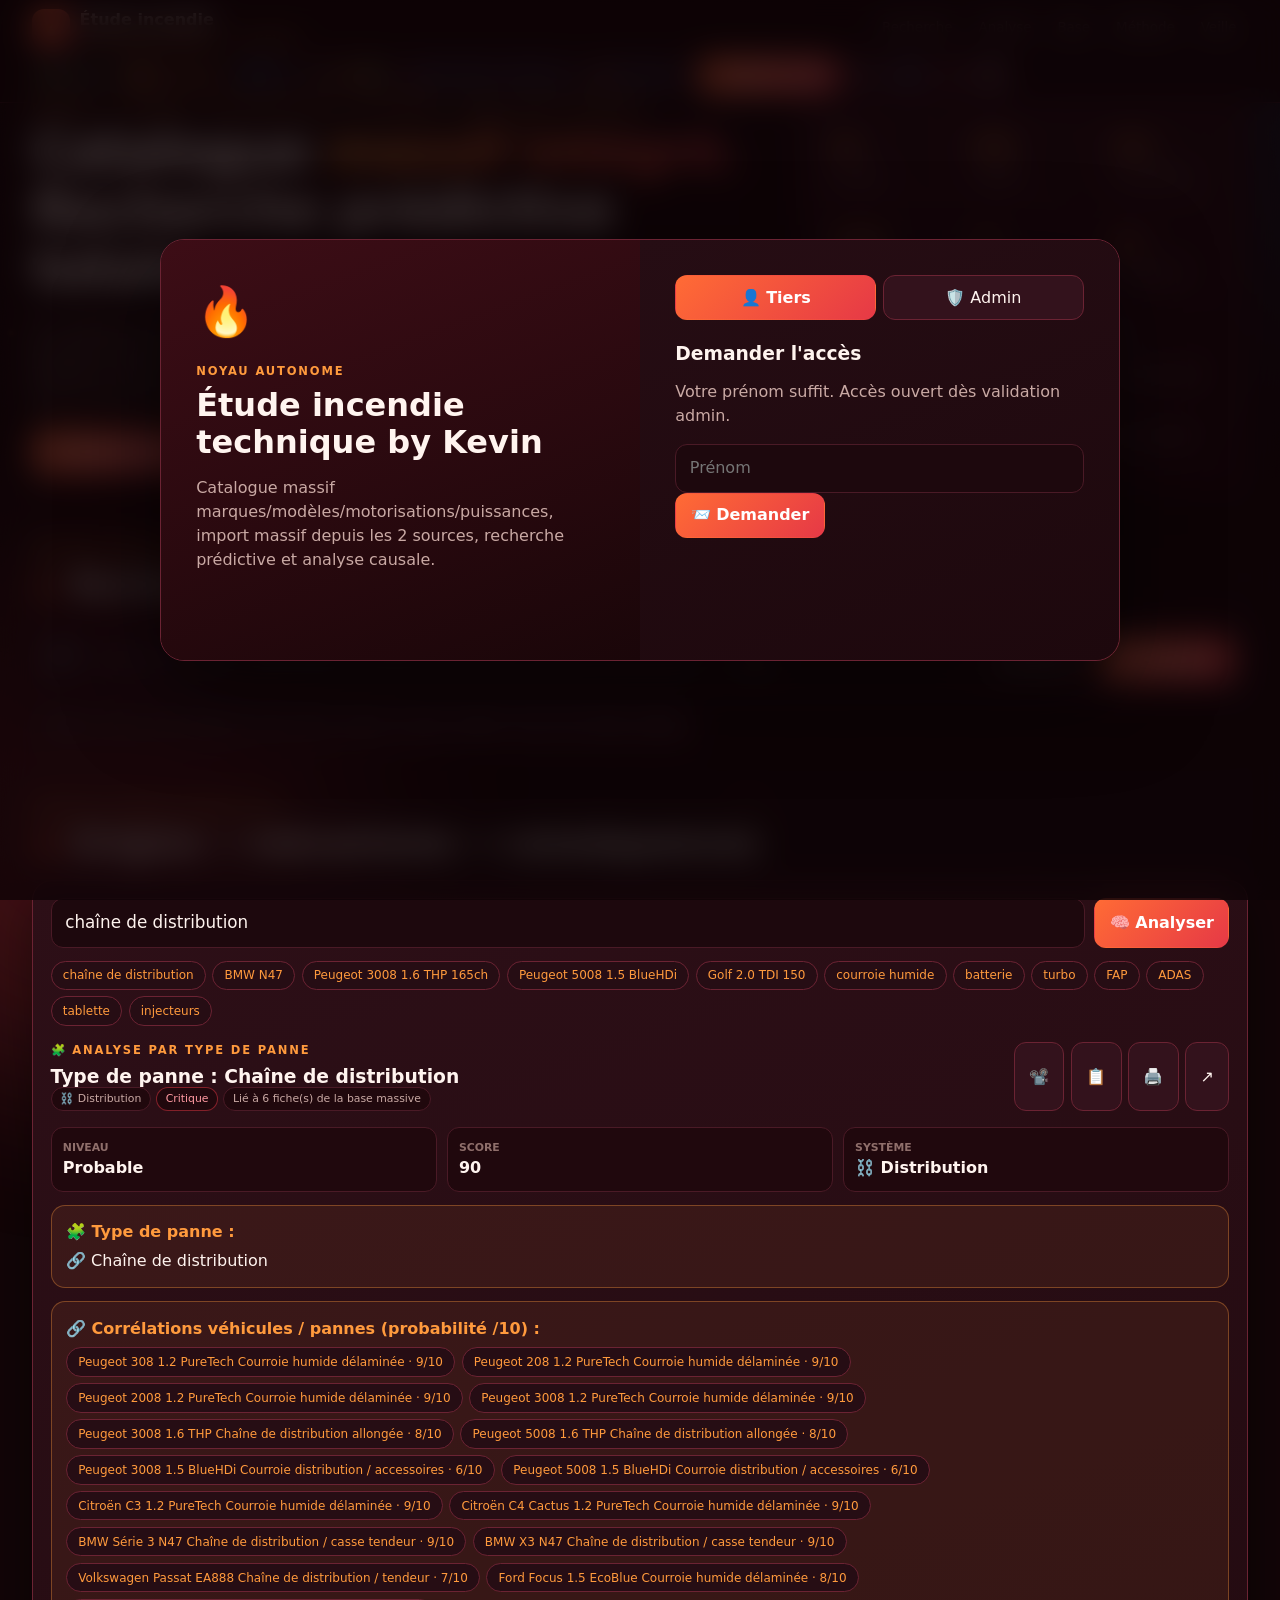
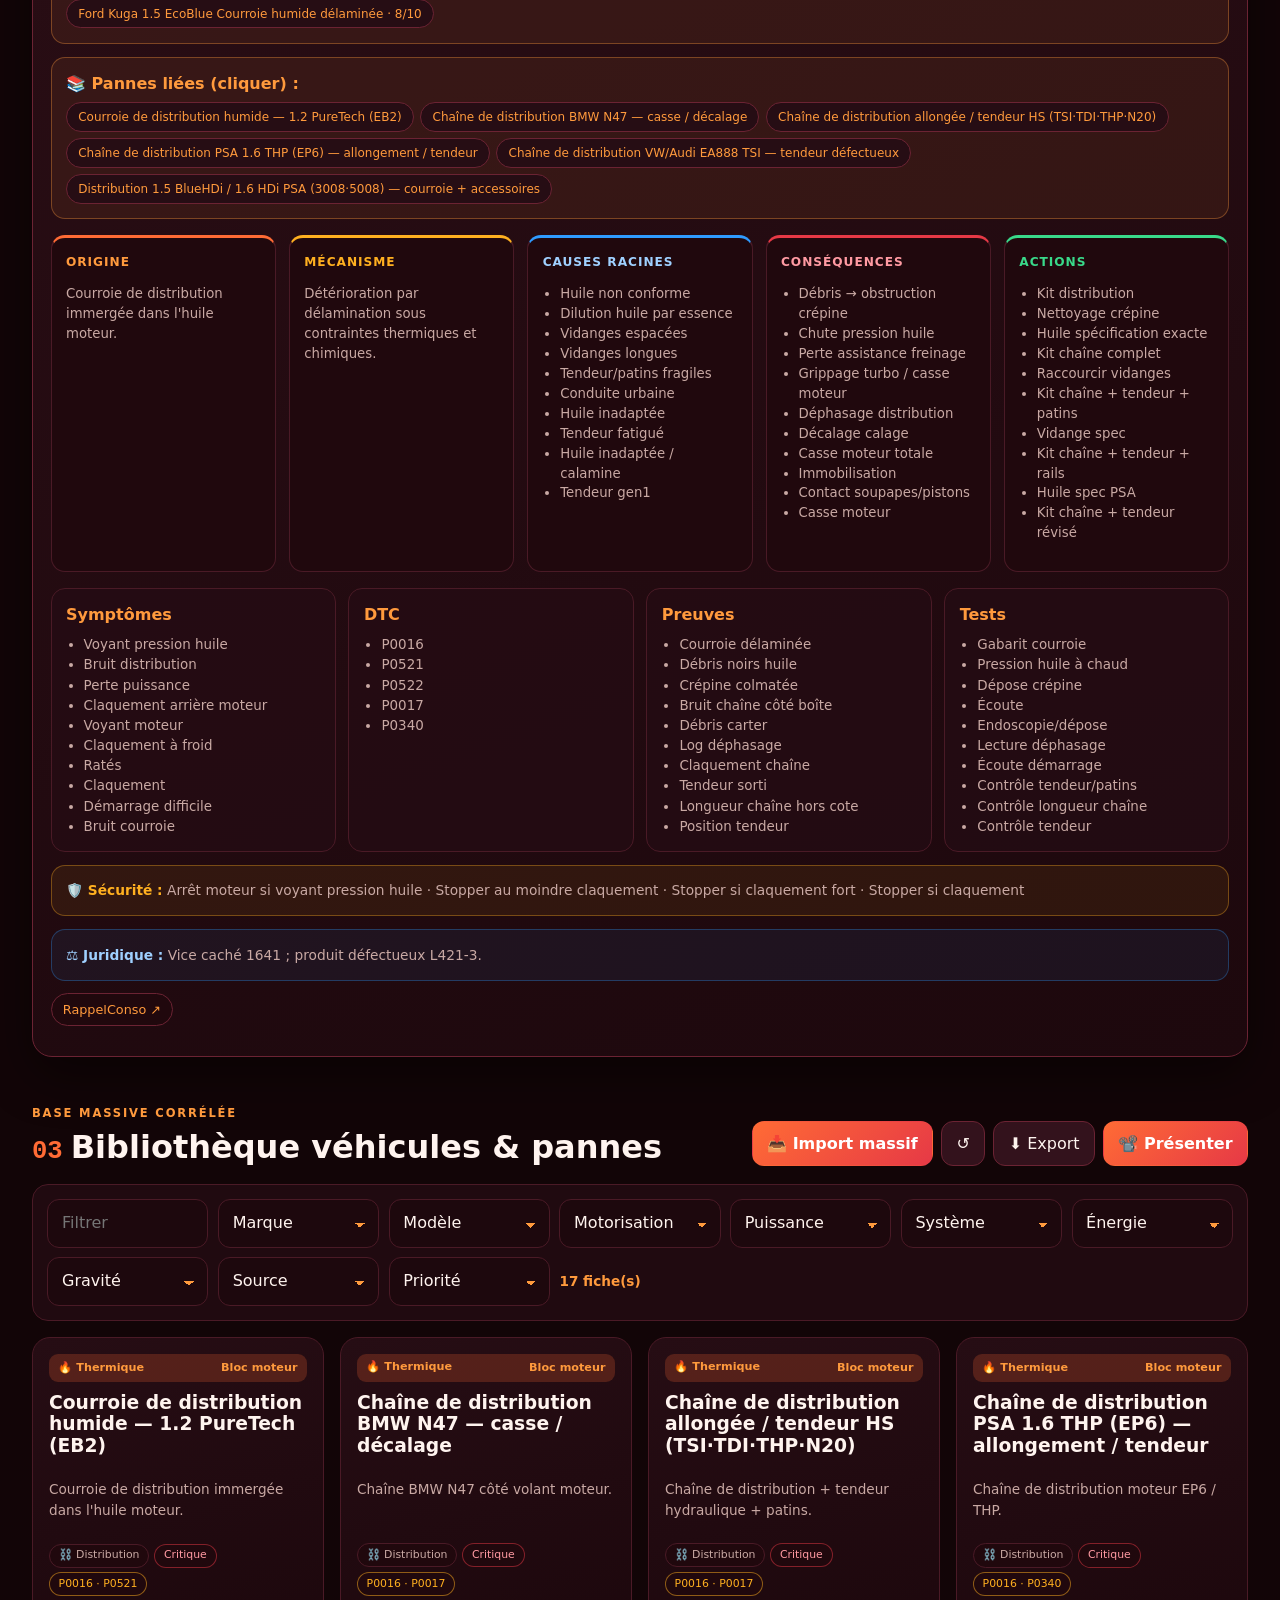
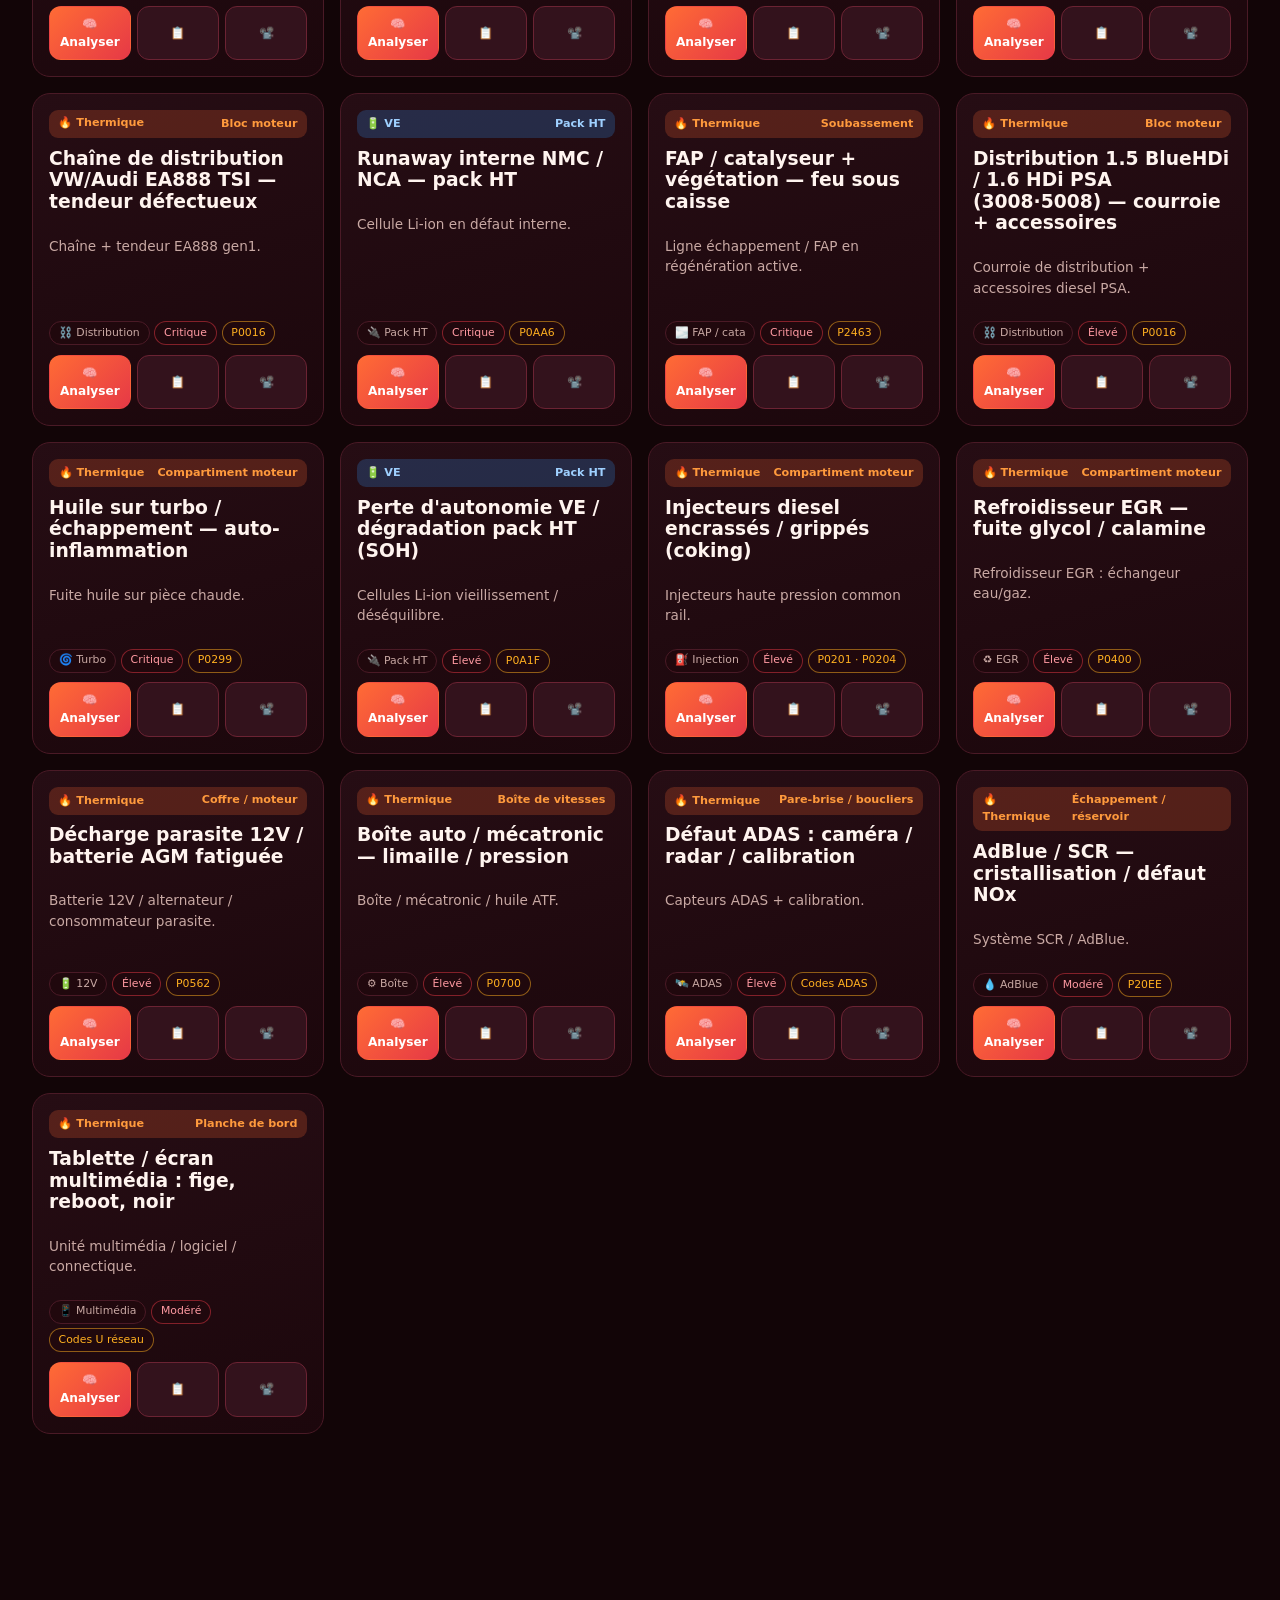
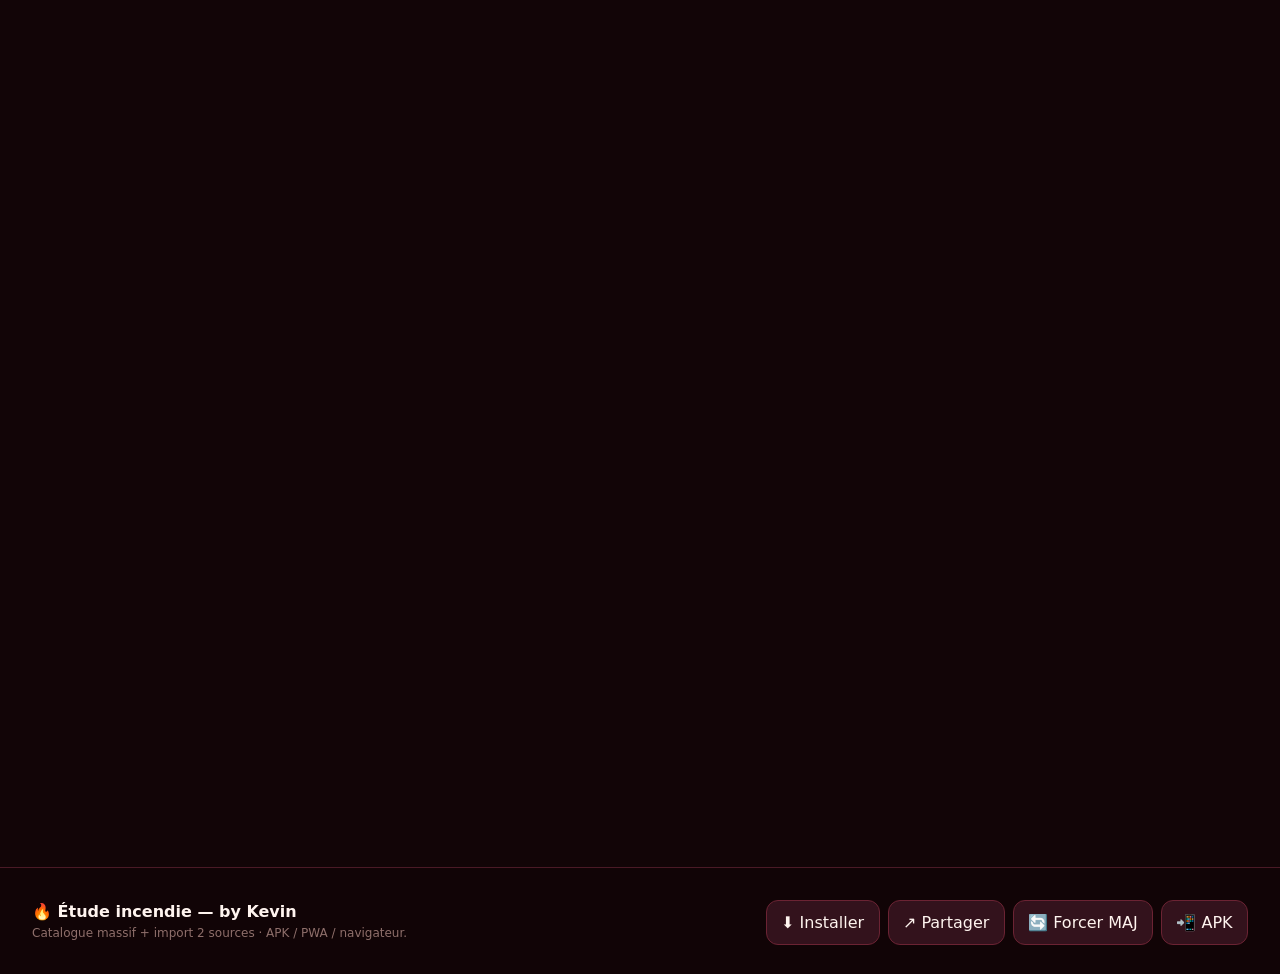
==== commit 142349b9: "Update print statement from 'Hello' to 'Goodbye'" ====
--- a/index.html
+++ b/index.html
@@ -4,7 +4,7 @@
 <meta charset="utf-8">
 <meta name="viewport" content="width=device-width,initial-scale=1,viewport-fit=cover">
 <meta name="theme-color" content="#120507">
-<meta name="description" content="Étude incendie technique by Kevin — recherche prédictive marque/modèle/motorisation/puissance, corrélations de pannes, base auto-complétée, APK hors ligne.">
+<meta name="description" content="Étude incendie technique by Kevin — catalogue massif marques/modèles/motorisations/puissances, import massif TechKevin 2026 + Auto-Diagnostic, recherche prédictive et analyse causale.">
 <title>Étude incendie technique — by Kevin</title>
 <link rel="manifest" href="manifest.json">
 <link rel="icon" href="images/icon.svg" type="image/svg+xml">
@@ -20,7 +20,7 @@
 .pills{display:flex;gap:.35rem;align-items:center;flex-wrap:wrap}.pill{font-size:.7rem;padding:.26rem .55rem;border-radius:99px;border:1px solid var(--line2);background:var(--surface);color:var(--muted);white-space:nowrap}.pill.ok{border-color:rgba(57,217,138,.5);color:var(--green)}.pill.warn{border-color:rgba(255,176,32,.5);color:var(--amber)}.pill.fail{border-color:rgba(230,57,70,.6);color:#ff9aa2}.pill.info{border-color:rgba(47,155,255,.5);color:var(--blue)}
 .head-actions{display:flex;gap:.35rem;flex-wrap:wrap}.head-actions button{padding:.5rem .65rem;font-size:.78rem}#menuBtn{display:none}
 main{width:min(1320px,100%);margin:0 auto;padding:calc(var(--head) + 26px) clamp(.8rem,3vw,2rem) 4rem}section{margin-bottom:3rem;opacity:0;transform:translateY(26px);transition:opacity .7s var(--ease),transform .7s var(--ease)}section.in{opacity:1;transform:none}.section-head{display:flex;align-items:end;justify-content:space-between;gap:1rem;margin-bottom:1.1rem;flex-wrap:wrap}h1,h2,h3{line-height:1.15;margin:0}h2{font-size:clamp(1.4rem,3vw,2rem)}h2 .idx{color:var(--fire);font-family:ui-monospace,monospace;font-size:.8em;margin-right:.5rem}.eyebrow{color:var(--fire2);text-transform:uppercase;letter-spacing:.16em;font-size:.72rem;font-weight:800;margin-bottom:.4rem}.lead{color:var(--muted);max-width:680px}.card{background:linear-gradient(160deg,var(--surface),var(--bg2));border:1px solid var(--line);border-radius:var(--r);padding:1.1rem;box-shadow:var(--shadow)}.row{display:flex;gap:.5rem;align-items:center;flex-wrap:wrap}.hint{font-size:.75rem;color:var(--dim)}
-.hero{display:grid;grid-template-columns:1.25fr .75fr;gap:1.4rem;align-items:stretch}.hero h1{font-size:clamp(2rem,5vw,3.2rem);letter-spacing:-.03em;margin:.4rem 0 .8rem}.hero h1 em{font-style:normal;background:linear-gradient(90deg,var(--fire2),var(--fire),var(--red));-webkit-background-clip:text;background-clip:text;color:transparent}.hero-actions{display:flex;gap:.6rem;flex-wrap:wrap;margin-top:1.2rem}.btn-fire{background:linear-gradient(135deg,var(--fire),var(--red));border-color:transparent;color:#fff;font-weight:800}.btn-ghost{background:transparent}.stats{display:grid;grid-template-columns:repeat(2,1fr);gap:.8rem}.stat{padding:.9rem;border-radius:14px;border:1px solid var(--line);background:rgba(38,13,20,.7)}.stat b{display:block;font-size:1.5rem;color:var(--fire2);font-family:ui-monospace,monospace}.stat span{font-size:.76rem;color:var(--muted)}.mini-step{display:flex;gap:.7rem;padding:.6rem 0;border-bottom:1px dashed var(--line)}.mini-step:last-child{border:0}.mini-step b{color:var(--fire2);font-family:ui-monospace,monospace;font-size:.8rem}.mini-step span{font-size:.85rem;color:var(--muted)}
+.hero{display:grid;grid-template-columns:1.25fr .75fr;gap:1.4rem;align-items:stretch}.hero h1{font-size:clamp(2rem,5vw,3.2rem);letter-spacing:-.03em;margin:.4rem 0 .8rem}.hero h1 em{font-style:normal;background:linear-gradient(90deg,var(--fire2),var(--fire),var(--red));-webkit-background-clip:text;background-clip:text;color:transparent}.hero-actions{display:flex;gap:.6rem;flex-wrap:wrap;margin-top:1.2rem}.btn-fire{background:linear-gradient(135deg,var(--fire),var(--red));border-color:transparent;color:#fff;font-weight:800}.btn-ghost{background:transparent}.stats{display:grid;grid-template-columns:repeat(3,1fr);gap:.7rem}.stat{padding:.85rem;border-radius:14px;border:1px solid var(--line);background:rgba(38,13,20,.7)}.stat b{display:block;font-size:1.35rem;color:var(--fire2);font-family:ui-monospace,monospace}.stat span{font-size:.72rem;color:var(--muted)}.mini-step{display:flex;gap:.7rem;padding:.6rem 0;border-bottom:1px dashed var(--line)}.mini-step:last-child{border:0}.mini-step b{color:var(--fire2);font-family:ui-monospace,monospace;font-size:.8rem}.mini-step span{font-size:.85rem;color:var(--muted)}
 .search-box{display:grid;grid-template-columns:auto 1fr auto auto auto;gap:.6rem;align-items:center;background:linear-gradient(160deg,#2d0f17,#1d080d);border:1px solid var(--line2);border-radius:18px;padding:.8rem;box-shadow:var(--shadow)}.search-box .ico{font-size:1.3rem}.search-box input{border:0;background:transparent;font-size:1.05rem;box-shadow:none}.search-box select{width:auto;min-width:130px}.search-box button{white-space:nowrap}.chips{display:flex;gap:.4rem;flex-wrap:wrap;margin:.8rem 0}.chip{font-size:.75rem;padding:.3rem .7rem;border-radius:99px;border:1px solid var(--line2);background:var(--surface);color:var(--fire2);cursor:pointer}.chip:hover{background:var(--fire);color:#1a0609}.chip.muted{color:var(--muted);cursor:default}.results{display:grid;gap:.5rem}.result-group{font-size:.72rem;text-transform:uppercase;letter-spacing:.12em;color:var(--fire2);font-weight:800;margin:.7rem 0 .2rem}.result{display:flex;justify-content:space-between;gap:.8rem;align-items:center;padding:.75rem .9rem;border-radius:12px;border:1px solid var(--line);background:rgba(38,13,20,.6);cursor:pointer;border-left:3px solid transparent}.result:hover,.result.active{background:var(--surface2);border-left-color:var(--fire)}.result small{display:block;color:var(--muted);font-size:.75rem}.result .tag{font-size:.66rem;padding:.12rem .45rem;border-radius:6px;background:#2a0e15;color:var(--fire2);white-space:nowrap}.empty{padding:1.4rem;text-align:center;color:var(--muted);border:1px dashed var(--line2);border-radius:14px}
 .context-box{padding:.9rem;border-radius:14px;border:1px solid rgba(255,154,61,.35);background:rgba(255,154,61,.08);margin:.8rem 0}.context-box b{color:var(--fire2);display:block;margin-bottom:.3rem}.context-box .chips{margin:.4rem 0 0}
 .analysis-box{background:linear-gradient(160deg,#2d0f17,#1d080d);border:1px solid var(--line2);border-radius:20px;padding:1.1rem;box-shadow:var(--shadow)}.analysis-input{display:flex;gap:.6rem;flex-wrap:wrap}.analysis-input input{flex:1;min-width:200px;font-size:1.05rem}.analysis-head{display:flex;justify-content:space-between;gap:1rem;flex-wrap:wrap;margin:1rem 0}.analysis-actions{display:flex;gap:.4rem;flex-wrap:wrap}.verdict{display:grid;grid-template-columns:repeat(auto-fit,minmax(140px,1fr));gap:.6rem;margin:.8rem 0}.verdict div{padding:.7rem;border-radius:12px;border:1px solid var(--line);background:#20080d}.verdict b{display:block;font-size:.68rem;text-transform:uppercase;color:var(--dim)}.verdict span{font-weight:800}.chain{display:grid;grid-template-columns:repeat(auto-fit,minmax(170px,1fr));gap:.8rem;margin:1rem 0}.node{padding:.9rem;border-radius:14px;border:1px solid var(--line);background:#20080d;min-height:150px}.node h4{margin:0 0 .5rem;font-size:.76rem;text-transform:uppercase;letter-spacing:.08em}.node p,.node ul{font-size:.83rem;color:var(--muted)}.node ul{padding-left:1.1rem}.node.o{border-top:3px solid var(--fire)}.node.o h4{color:var(--fire2)}.node.m{border-top:3px solid var(--amber)}.node.m h4{color:var(--amber)}.node.r{border-top:3px solid var(--blue)}.node.r h4{color:#9fd0ff}.node.c{border-top:3px solid var(--red)}.node.c h4{color:#ff9aa2}.node.a{border-top:3px solid var(--green)}.node.a h4{color:var(--green)}.analysis-details{display:grid;grid-template-columns:repeat(auto-fit,minmax(220px,1fr));gap:.8rem}.detail{padding:.9rem;border-radius:14px;border:1px solid var(--line);background:rgba(38,13,20,.6)}.detail h4{margin:0 0 .5rem;color:var(--fire2)}.detail ul{margin:0;padding-left:1.1rem;font-size:.84rem;color:var(--muted)}.analysis-note{padding:.9rem;border-radius:14px;border:1px solid rgba(47,155,255,.3);background:rgba(47,155,255,.07);font-size:.86rem;color:var(--muted);margin:.8rem 0}.analysis-note b{color:#9fd0ff}.analysis-note.warn{border-color:rgba(255,176,32,.35);background:rgba(255,176,32,.08)}.analysis-note.warn b{color:var(--amber)}.analysis-sources{display:flex;gap:.5rem;flex-wrap:wrap;margin:.8rem 0}.analysis-sources a{font-size:.8rem;padding:.35rem .7rem;border-radius:99px;border:1px solid var(--line2);background:#20080d;text-decoration:none}
@@ -31,61 +31,62 @@
 footer{border-top:1px solid var(--line);padding:2rem clamp(.8rem,3vw,2rem);display:flex;justify-content:space-between;gap:1rem;flex-wrap:wrap;background:rgba(18,5,7,.7)}
 #gate{position:fixed;inset:0;z-index:500;display:grid;place-items:center;padding:1rem;background:rgba(12,3,6,.76);backdrop-filter:blur(16px);overflow:auto}.gate-card{width:min(960px,100%);display:grid;grid-template-columns:1fr 1fr;border-radius:24px;overflow:hidden;border:1px solid var(--line2);box-shadow:0 30px 90px rgba(0,0,0,.6)}.gate-visual{padding:2.2rem;background:linear-gradient(160deg,#3d0d16,#1a0609);display:flex;flex-direction:column;justify-content:space-between;min-height:420px}.gate-form{padding:2.2rem;background:linear-gradient(160deg,#260d14,#1d080d)}.tabs{display:flex;gap:.4rem;margin-bottom:1.4rem}.tabs button{flex:1}.tabs button.active{background:linear-gradient(135deg,var(--fire),var(--red));border-color:transparent;color:#fff;font-weight:800}.gate-status{margin-top:1rem;padding:.9rem;border-radius:12px;border:1px solid var(--line);background:#20080d;font-size:.85rem}.gate-status.pending{border-color:rgba(255,176,32,.4)}.gate-status.denied,.gate-status.revoked{border-color:rgba(230,57,70,.4)}.shake{animation:shake .4s}@keyframes shake{20%,60%{transform:translateX(-6px)}40%,80%{transform:translateX(6px)}}
 #deck{position:fixed;inset:0;z-index:600;background:radial-gradient(1100px 700px at 50% -10%,#4a1020,#120407 70%);display:flex;flex-direction:column}.deck-bar{height:5px;background:#260d14}#deckProgress{height:100%;width:0;background:linear-gradient(90deg,var(--fire),var(--fire2))}.deck-head,.deck-nav,.deck-foot{display:flex;justify-content:space-between;align-items:center;gap:.8rem;padding:.8rem 1.2rem;flex-wrap:wrap}.deck-head span{overflow:hidden;text-overflow:ellipsis;white-space:nowrap;max-width:60%}.deck-btns,.dots{display:flex;gap:.4rem;flex-wrap:wrap}.deck-slide{flex:1;display:flex;flex-direction:column;justify-content:center;width:min(940px,92%);margin:0 auto;padding:1rem;overflow:auto}.deck-slide.anim{animation:slideIn .4s var(--ease)}@keyframes slideIn{from{opacity:0;transform:translateX(34px)}to{opacity:1;transform:none}}.deck-slide h3{color:var(--fire2);text-transform:uppercase;letter-spacing:.1em}.deck-slide .big{font-size:clamp(1.15rem,2.8vw,1.8rem);font-weight:700}.deck-slide ul{font-size:clamp(1rem,2.2vw,1.3rem);line-height:1.7}.deck-cover{text-align:center}.energy-big{display:inline-block;padding:.4rem 1rem;border-radius:99px;font-size:.78rem;font-weight:900}.energy-big.th{background:rgba(255,107,53,.2);color:var(--fire2)}.energy-big.ev{background:rgba(47,155,255,.2);color:#9fd0ff}.dot{width:9px;height:9px;border-radius:50%;background:var(--line2)}.dot.on{background:var(--fire);transform:scale(1.3)}.deck-overview{position:absolute;inset:64px 0 0;overflow:auto;background:rgba(12,3,6,.97);padding:1.2rem;display:grid;grid-template-columns:repeat(auto-fill,minmax(220px,1fr));gap:.8rem;align-content:start}.ov{text-align:left;padding:.9rem;border-radius:14px;border:1px solid var(--line);background:var(--surface);color:var(--text)}.ov.active{border-color:var(--fire)}
-#drawer,#editor,#diagDrawer,#updateDrawer{position:fixed;inset:0;z-index:650;background:rgba(12,3,6,.66);backdrop-filter:blur(6px);display:flex;justify-content:flex-end}#diagDrawer,#updateDrawer{z-index:700}.drawer-card{width:min(640px,100%);height:100%;overflow:auto;background:linear-gradient(180deg,#260d14,#120507);border-left:1px solid var(--line2);padding:1.4rem;animation:drawerIn .35s var(--ease)}@keyframes drawerIn{from{transform:translateX(100%)}to{transform:none}}.drawer-close{float:right;padding:.4rem .6rem}.drawer-card .body{color:var(--muted);font-size:.92rem;margin:1rem 0}.editor-form{display:grid;gap:.6rem}.editor-form label{font-size:.72rem;color:var(--fire2);font-weight:800;text-transform:uppercase}
+#drawer,#editor,#diagDrawer,#importDrawer{position:fixed;inset:0;z-index:650;background:rgba(12,3,6,.66);backdrop-filter:blur(6px);display:flex;justify-content:flex-end}#diagDrawer,#importDrawer{z-index:700}.drawer-card{width:min(660px,100%);height:100%;overflow:auto;background:linear-gradient(180deg,#260d14,#120507);border-left:1px solid var(--line2);padding:1.4rem;animation:drawerIn .35s var(--ease)}@keyframes drawerIn{from{transform:translateX(100%)}to{transform:none}}.drawer-close{float:right;padding:.4rem .6rem}.drawer-card .body{color:var(--muted);font-size:.92rem;margin:1rem 0}.editor-form{display:grid;gap:.6rem}.editor-form label{font-size:.72rem;color:var(--fire2);font-weight:800;text-transform:uppercase}
 .diag-grid{display:grid;grid-template-columns:repeat(auto-fit,minmax(200px,1fr));gap:.6rem;margin:1rem 0}.diag{padding:.8rem;border-radius:12px;border:1px solid var(--line);background:#20080d}.diag b{display:block;font-size:.8rem}.diag span{font-size:.75rem;color:var(--muted)}.diag.ok{border-left:3px solid var(--green)}.diag.warn{border-left:3px solid var(--amber)}.diag.fail{border-left:3px solid var(--red)}.journal{max-height:220px;overflow:auto;border:1px solid var(--line);border-radius:12px;padding:.6rem;background:#1d080d;font-size:.78rem}.journal div{padding:.25rem 0;border-bottom:1px dashed var(--line)}
-.src{padding:.8rem;border-radius:14px;border:1px solid var(--line);background:#20080d;margin-bottom:.6rem}.src-head{display:flex;justify-content:space-between;gap:.6rem;align-items:center;flex-wrap:wrap}.src-head small{display:block;color:var(--muted);font-size:.72rem;word-break:break-all}.src-meta{display:flex;gap:.4rem;flex-wrap:wrap;margin-top:.5rem;align-items:center}.src-log{max-height:240px;overflow:auto;border:1px solid var(--line);border-radius:12px;padding:.6rem;background:#1d080d;font-size:.76rem;margin-top:.8rem}.src-log div{padding:.22rem 0;border-bottom:1px dashed var(--line)}.src-log .ok{color:var(--green)}.src-log .warn{color:var(--amber)}.src-log .fail{color:#ff9aa2}.progress{height:6px;border-radius:99px;background:#2a0e15;overflow:hidden;margin:.6rem 0}.progress i{display:block;height:100%;width:0;background:linear-gradient(90deg,var(--fire),var(--fire2));transition:width .3s}
+.src{padding:.8rem;border-radius:14px;border:1px solid var(--line);background:#20080d;margin-bottom:.6rem}.src-head{display:flex;justify-content:space-between;gap:.6rem;align-items:center;flex-wrap:wrap}.src-head small{display:block;color:var(--muted);font-size:.72rem;word-break:break-all}.src-meta{display:flex;gap:.4rem;flex-wrap:wrap;margin-top:.5rem;align-items:center}.src-log{max-height:260px;overflow:auto;border:1px solid var(--line);border-radius:12px;padding:.6rem;background:#1d080d;font-size:.76rem;margin-top:.8rem}.src-log div{padding:.22rem 0;border-bottom:1px dashed var(--line)}.src-log .ok{color:var(--green)}.src-log .warn{color:var(--amber)}.src-log .fail{color:#ff9aa2}.progress{height:6px;border-radius:99px;background:#2a0e15;overflow:hidden;margin:.6rem 0}.progress i{display:block;height:100%;width:0;background:linear-gradient(90deg,var(--fire),var(--fire2));transition:width .3s}
 #recoveryBanner{position:fixed;left:50%;top:calc(var(--head) + 8px);transform:translateX(-50%);z-index:400;width:min(720px,94vw);padding:.8rem 1rem;border-radius:14px;border:1px solid rgba(255,176,32,.5);background:rgba(60,30,5,.95);color:#ffe6bd;display:flex;gap:.8rem;align-items:center;justify-content:space-between;flex-wrap:wrap;font-size:.85rem}
 #toasts{position:fixed;left:50%;bottom:1.2rem;transform:translateX(-50%);z-index:800;display:grid;gap:.5rem;width:min(560px,92vw)}.toast{padding:.8rem 1rem;border-radius:14px;background:linear-gradient(135deg,var(--fire),var(--red));color:#fff;font-weight:700;box-shadow:0 14px 40px rgba(0,0,0,.5);animation:toastIn .35s var(--ease)}.toast.undo{background:linear-gradient(135deg,var(--blue),var(--violet))}@keyframes toastIn{from{opacity:0;transform:translateY(20px)}to{opacity:1;transform:none}}
-@media(max-width:1020px){nav{display:none}#menuBtn{display:block}nav.open{display:flex;position:absolute;top:100%;left:0;right:0;flex-direction:column;background:rgba(18,5,7,.98);padding:.8rem;border-bottom:1px solid var(--line)}.hero{grid-template-columns:1fr}.search-box{grid-template-columns:auto 1fr}.search-box select,.search-box button{grid-column:span 1}}
+@media(max-width:1020px){nav{display:none}#menuBtn{display:block}nav.open{display:flex;position:absolute;top:100%;left:0;right:0;flex-direction:column;background:rgba(18,5,7,.98);padding:.8rem;border-bottom:1px solid var(--line)}.hero{grid-template-columns:1fr}.search-box{grid-template-columns:auto 1fr}.stats{grid-template-columns:repeat(2,1fr)}}
 @media(max-width:760px){:root{--head:64px}.brand small{display:none}.head-actions .optional{display:none}.gate-card{grid-template-columns:1fr}.gate-visual{min-height:auto;padding:1.5rem}.gate-form{padding:1.5rem}.analysis-input{flex-direction:column}.analysis-input input{min-width:0}.filters{grid-template-columns:1fr 1fr}.search-box{grid-template-columns:1fr}.search-box .ico{display:none}.search-box select{width:100%}.deck-head span{max-width:100%}}
 @media(max-width:480px){.filters{grid-template-columns:1fr}.stats{grid-template-columns:1fr 1fr}}
-@media print{header,footer,#gate,#deck,#drawer,#editor,#diagDrawer,#updateDrawer,#toasts,.bg-glow,#embers,.grain,#recoveryBanner,.analysis-input,.analysis-actions,.filters,.bulkbar,#recherche,#bibliotheque,#methode,#veille,#admin{display:none!important}body{background:#fff;color:#111}.analysis-box,.node,.detail,.analysis-note{background:#fff;border:1px solid #ccc;color:#111}.node p,.node ul,.detail ul{color:#333}main{padding:0}section{opacity:1;transform:none}}
+@media print{header,footer,#gate,#deck,#drawer,#editor,#diagDrawer,#importDrawer,#toasts,.bg-glow,#embers,.grain,#recoveryBanner,.analysis-input,.analysis-actions,.filters,.bulkbar,#recherche,#bibliotheque,#methode,#veille,#admin{display:none!important}body{background:#fff;color:#111}.analysis-box,.node,.detail,.analysis-note{background:#fff;border:1px solid #ccc;color:#111}.node p,.node ul,.detail ul{color:#333}main{padding:0}section{opacity:1;transform:none}}
 </style>
 </head>
 <body class="locked">
 <div id="wpLayer"></div><div class="bg-glow g1"></div><div class="bg-glow g2"></div><canvas id="embers"></canvas><div class="grain"></div>
 <div id="recoveryBanner" hidden><span id="recoveryText">Vérification nécessaire.</span><button id="recoveryBtn">🛠️ Réparer / recharger</button></div>
 <header>
-  <div class="brand"><span class="mark">🔥</span><span>Étude incendie<small>Prédictif auto-complété · by Kevin</small></span></div>
+  <div class="brand"><span class="mark">🔥</span><span>Étude incendie<small>Catalogue massif · by Kevin</small></span></div>
   <button id="menuBtn">☰</button>
   <nav id="nav"><a href="#recherche">Recherche</a><a href="#analyse">Analyse</a><a href="#bibliotheque">Base</a><a href="#methode">Méthode</a><a href="#veille">Veille</a><a href="#admin" id="navAdmin">Admin</a></nav>
-  <div class="pills"><span class="pill" id="netBadge">…</span><span class="pill" id="syncBadge">…</span><span class="pill info" id="modeBadge">…</span><span class="pill" id="diagPill">🩺 …</span><span class="pill info" id="updPill">🔄 …</span><span class="pill info" id="predPill">🧠 …</span><span class="pill info" id="btBadge" hidden>🔵</span></div>
-  <div class="head-actions"><button id="updateBtn" class="btn-fire">🔄 MAJ</button><button id="diagBtn">🩺</button><button id="btBtn" class="optional">🔵</button><button id="installBtn" hidden>⬇️</button><button id="shareBtn" class="optional">↗</button><button id="adminBtn">🛡️</button></div>
+  <div class="pills"><span class="pill" id="netBadge">…</span><span class="pill" id="syncBadge">…</span><span class="pill info" id="modeBadge">…</span><span class="pill" id="diagPill">🩺 …</span><span class="pill info" id="catPill">🚗 …</span><span class="pill info" id="importPill">📥 …</span><span class="pill info" id="btBadge" hidden>🔵</span></div>
+  <div class="head-actions"><button id="importBtn" class="btn-fire">📥 Import massif</button><button id="diagBtn">🩺</button><button id="btBtn" class="optional">🔵</button><button id="installBtn" hidden>⬇️</button><button id="shareBtn" class="optional">↗</button><button id="adminBtn">🛡️</button></div>
 </header>
 <main>
   <section class="hero in" id="accueil">
     <div>
-      <div class="eyebrow">Marque → modèle → motorisation → puissance · corrélations exactes</div>
-      <h1>Mot-clé → <em>véhicule · panne.</em><br>Base auto-complétée.</h1>
-      <p class="lead">Le catalogue marque/modèle/motorisation/puissance se complète automatiquement depuis TechKevin 2026 et Auto-Diagnostic. Les motorisations proposées sont filtrées par modèle réel : plus de 1.3 TCe sur un 3008.</p>
-      <div class="hero-actions"><button class="btn-fire" id="heroSearch">🔎 Rechercher</button><button id="heroUpdate">🔄 Compléter la base</button><button id="heroPresent">📽️ Présenter</button><button class="btn-ghost" id="heroMethod">🧭 Méthode</button></div>
+      <div class="eyebrow">Marque → modèle → motorisation → puissance · base locale massive</div>
+      <h1>Catalogue <em>massif intégré.</em><br>Recherche prédictive totale.</h1>
+      <p class="lead">Le catalogue embarqué couvre des centaines de modèles avec motorisations et puissances réelles. L'import massif complète automatiquement la base depuis TechKevin 2026 et Auto-Diagnostic (JSON, tables, bundles JS, rendu SPA et stockage local), puis alimente la recherche et l'analyse.</p>
+      <div class="hero-actions"><button class="btn-fire" id="heroSearch">🔎 Rechercher</button><button id="heroImport">📥 Import massif</button><button id="heroPresent">📽️ Présenter</button><button class="btn-ghost" id="heroMethod">🧭 Méthode</button></div>
     </div>
     <div class="card">
-      <div class="stats"><div class="stat"><b id="statRecords">0</b><span>fiches causales</span></div><div class="stat"><b id="statBrands">0</b><span>marques</span></div><div class="stat"><b id="statModels">0</b><span>modèles</span></div><div class="stat"><b id="statEngines">0</b><span>motorisations</span></div><div class="stat"><b id="statPowers">0</b><span>puissances</span></div><div class="stat"><b id="statCorr">0</b><span>corrélations</span></div></div>
-      <div style="margin-top:1rem"><div class="mini-step"><b>01</b><span>Catalogue exact marque → modèle → motorisation → puissance</span></div><div class="mini-step"><b>02</b><span>Auto-complétion depuis les 2 sources de la MAJ manuelle</span></div><div class="mini-step"><b>03</b><span>Corrélations véhicule → pannes → DTC → analyse causale</span></div></div>
+      <div class="stats"><div class="stat"><b id="statBrands">0</b><span>marques</span></div><div class="stat"><b id="statModels">0</b><span>modèles</span></div><div class="stat"><b id="statEngines">0</b><span>motorisations</span></div><div class="stat"><b id="statPowers">0</b><span>puissances</span></div><div class="stat"><b id="statRecords">0</b><span>fiches pannes</span></div><div class="stat"><b id="statCorr">0</b><span>corrélations</span></div></div>
+      <div style="margin-top:1rem"><div class="mini-step"><b>01</b><span>Catalogue massif embarqué + IndexedDB</span></div><div class="mini-step"><b>02</b><span>Import massif 2 sources : JSON, tables, bundles, SPA, stockage</span></div><div class="mini-step"><b>03</b><span>Index inversé + trigrammes → recherche & analyse instantanées</span></div></div>
     </div>
   </section>
-  <section id="recherche"><div class="section-head"><div><div class="eyebrow">Moteur prédictif unifié</div><h2><span class="idx">01</span>Recherche multi-corrélations</h2></div></div><div class="search-box"><span class="ico">🔎</span><input id="q" autocomplete="off" placeholder="Marque, modèle, motorisation, puissance OU type : chaîne, batterie, turbo, FAP, ADAS…"><select id="qScope"><option value="all">Tous</option><option value="vehicle">Véhicules</option><option value="corr">Corrélations</option><option value="type">Types de panne</option><option value="record">Pannes</option><option value="dtc">DTC</option></select><button id="searchBtn">Résultats</button><button class="btn-fire" id="analyzeSearchBtn">🧠 Analyser</button></div><div class="chips" id="chips"></div><div class="results" id="results"></div></section>
-  <section id="analyse"><div class="section-head"><div><div class="eyebrow">Analyse causale prédictive</div><h2><span class="idx">02</span>Origine → mécanisme → conséquences</h2></div></div><div class="analysis-box"><div class="analysis-input"><input id="aInput" autocomplete="off" placeholder="Ex : Peugeot 3008 1.6 THP 165ch, BMW N47 184ch, chaîne de distribution…"><button class="btn-fire" id="aBtn">🧠 Analyser</button></div><div class="chips" id="aQuick"></div><div id="analysisResult"></div></div></section>
-  <section id="bibliotheque"><div class="section-head"><div><div class="eyebrow">Base massive corrélée</div><h2><span class="idx">03</span>Bibliothèque véhicules & pannes</h2></div><div class="row"><button id="updateBtn2" class="btn-fire">🔄 MAJ</button><button id="resetLib">↺</button><button id="exportBtn">⬇️ Export</button><button id="importBtn" hidden>⬆️ Import</button><button id="addRecordBtn" class="btn-fire" hidden>＋ Fiche</button><button id="presentLib" class="btn-fire">📽️ Présenter</button></div></div>
+  <section id="recherche"><div class="section-head"><div><div class="eyebrow">Moteur prédictif unifié</div><h2><span class="idx">01</span>Recherche massive multi-corrélations</h2></div></div><div class="search-box"><span class="ico">🔎</span><input id="q" autocomplete="off" placeholder="Marque, modèle, motorisation, puissance OU type : 3008 1.6 THP 165, BMW N47, chaîne, FAP…"><select id="qScope"><option value="all">Tous</option><option value="vehicle">Véhicules / motorisations</option><option value="corr">Corrélations</option><option value="type">Types de panne</option><option value="record">Pannes</option><option value="dtc">DTC</option></select><button id="searchBtn">Résultats</button><button class="btn-fire" id="analyzeSearchBtn">🧠 Analyser</button></div><div class="chips" id="chips"></div><div class="results" id="results"></div></section>
+  <section id="analyse"><div class="section-head"><div><div class="eyebrow">Analyse causale prédictive</div><h2><span class="idx">02</span>Origine → mécanisme → conséquences</h2></div></div><div class="analysis-box"><div class="analysis-input"><input id="aInput" autocomplete="off" placeholder="Ex : Peugeot 3008 1.6 THP 165ch, BMW N47 184ch, Golf 2.0 TDI 150, chaîne de distribution…"><button class="btn-fire" id="aBtn">🧠 Analyser</button></div><div class="chips" id="aQuick"></div><div id="analysisResult"></div></div></section>
+  <section id="bibliotheque"><div class="section-head"><div><div class="eyebrow">Base massive corrélée</div><h2><span class="idx">03</span>Bibliothèque véhicules & pannes</h2></div><div class="row"><button id="importBtn2" class="btn-fire">📥 Import massif</button><button id="resetLib">↺</button><button id="exportBtn">⬇️ Export</button><button id="libImportBtn" hidden>⬆️ Import fiches</button><button id="addRecordBtn" class="btn-fire" hidden>＋ Fiche</button><button id="presentLib" class="btn-fire">📽️ Présenter</button></div></div>
     <div class="filters"><input id="libSearch" placeholder="Filtrer"><select id="libBrand"><option value="">Marque</option></select><select id="libModel"><option value="">Modèle</option></select><select id="libEngine"><option value="">Motorisation</option></select><select id="libPower"><option value="">Puissance</option></select><select id="libSystem"><option value="">Système</option></select><select id="libEnergy"><option value="">Énergie</option><option>Thermique</option><option>VE</option><option>Hybride</option></select><select id="libSeverity"><option value="">Gravité</option><option>Critique</option><option>Élevé</option><option>Modéré</option></select><select id="libSource"><option value="">Source</option><option value="local">Locale</option><option value="imported">Importées</option></select><select id="libSort"><option value="priority">Priorité</option><option value="az">A→Z</option><option value="severity">Gravité</option><option value="recent">Récent</option></select><span class="count" id="libCount">0</span></div>
     <div class="bulkbar" id="bulkBar" hidden><label class="row"><input type="checkbox" id="selectAll"> Tout</label><button id="deleteSelected" class="danger">Supprimer</button><button id="undoBtn" disabled>Annuler</button><span class="hint" id="selCount">0</span></div>
-    <div class="lib-grid" id="libGrid"></div><div class="empty" id="libEmpty" hidden>Aucune fiche pour ces critères.<br><button id="emptyReset">Réinitialiser</button></div><input type="file" id="importFile" accept="application/json,.json" hidden></section>
+    <div class="lib-grid" id="libGrid"></div><div class="empty" id="libEmpty" hidden>Aucune fiche pour ces critères.<br><button id="emptyReset">Réinitialiser</button></div><input type="file" id="libImportFile" accept="application/json,.json" hidden></section>
   <section id="methode"><div class="section-head"><div><div class="eyebrow">Science</div><h2><span class="idx">04</span>Méthode & preuve</h2></div></div><div class="steps" id="methodGrid"></div><div class="table-wrap" style="margin-top:1rem"><table><thead><tr><th>Niveau</th><th>Critère</th><th>Formulation</th></tr></thead><tbody id="evidenceGrid"></tbody></table></div></section>
   <section id="veille"><div class="section-head"><div><div class="eyebrow">Veille</div><h2><span class="idx">05</span>Références & rappels</h2></div><span class="pill" id="refUpdated">Base locale</span></div><div class="portals" id="portals"></div><div class="card"><div class="ref-list" id="refList"></div><div class="empty" id="refEmpty">Aucune référence.</div></div></section>
   <section id="admin" hidden><div class="section-head"><div><div class="eyebrow">Console</div><h2><span class="idx">06</span>Administration</h2></div><button class="danger" id="lockBtn">🔒 Verrouiller</button></div><div class="admin-grid"><div class="card"><h3>📬 Demandes (<span id="reqCount">0</span>)</h3><div id="reqList"></div><div class="empty" id="reqEmpty">Aucune.</div></div><div class="card"><h3>🖼️ Fond partagé</h3><input type="file" id="wpFile" accept="image/*"><div class="wp-preview" id="wpPreview">Aucun</div><div class="row"><label class="hint">Opacité</label><input type="range" id="wpOpacity" min="0.05" max="0.7" step="0.05" value="0.25"><button id="wpClear" class="danger">Retirer</button></div></div><div class="card"><h3>📚 Référence</h3><div class="grid" style="gap:.5rem"><input id="pubTitle" placeholder="Titre"><input id="pubUrl" placeholder="https://…"><select id="pubCat"><option value="technique">Technique</option><option value="juridique">Juridique</option></select><input id="pubNote" maxlength="200" placeholder="Note"><button class="btn-fire" id="pubBtn">📡 Publier</button></div></div><div class="card"><h3>📢 Canal</h3><div class="grid" style="gap:.5rem"><input id="noteTxt" maxlength="300" placeholder="Annonce"><button id="noteBtn">Diffuser</button><button id="syncTest">🧪 Test</button></div></div></div></section>
 </main>
-<footer><div><b>🔥 Étude incendie — by Kevin</b><div class="hint">Catalogue exact + auto-complétion · APK / PWA / navigateur.</div></div><div class="row"><button id="installBtn2">⬇️ Installer</button><button id="shareBtn2">↗ Partager</button><button id="forceUpdateBtn">🔄 Forcer MAJ</button><a id="apkLink" href="#" target="_blank" rel="noopener"><button>📲 APK</button></a></div></footer>
-<div id="gate"><div class="gate-card"><div class="gate-visual"><div><div style="font-size:3rem">🔥</div><div class="eyebrow" style="margin-top:1rem">Noyau autonome</div><h2>Étude incendie<br>technique by Kevin</h2><p class="lead">Catalogue exact marque/modèle/motorisation/puissance, auto-complétion depuis les sources, corrélations de pannes, admin sécurisé.</p></div></div><div class="gate-form"><div class="tabs"><button id="tabTiers" class="active">👤 Tiers</button><button id="tabAdmin">🛡️ Admin</button></div><div id="paneTiers"><h3>Demander l'accès</h3><p class="lead">Votre prénom suffit. Accès ouvert dès validation admin.</p><form id="gateForm"><input id="gateName" maxlength="40" autocomplete="given-name" placeholder="Prénom" required><button class="btn-fire" type="submit">📨 Demander</button></form><div class="gate-status" id="gateStatus" hidden></div></div><div id="paneAdmin" hidden><h3>Connexion administrateur</h3><p class="lead">Champ vidé après chaque tentative.</p><form id="loginForm"><input id="adminPass" type="password" autocapitalize="off" autocorrect="off" autocomplete="new-password" spellcheck="false" placeholder="Mot de passe" required><button class="btn-fire" type="submit">🔑 Entrer</button></form></div></div></div></div>
+<footer><div><b>🔥 Étude incendie — by Kevin</b><div class="hint">Catalogue massif + import 2 sources · APK / PWA / navigateur.</div></div><div class="row"><button id="installBtn2">⬇️ Installer</button><button id="shareBtn2">↗ Partager</button><button id="forceUpdateBtn">🔄 Forcer MAJ</button><a id="apkLink" href="#" target="_blank" rel="noopener"><button>📲 APK</button></a></div></footer>
+<div id="gate"><div class="gate-card"><div class="gate-visual"><div><div style="font-size:3rem">🔥</div><div class="eyebrow" style="margin-top:1rem">Noyau autonome</div><h2>Étude incendie<br>technique by Kevin</h2><p class="lead">Catalogue massif marques/modèles/motorisations/puissances, import massif depuis les 2 sources, recherche prédictive et analyse causale.</p></div></div><div class="gate-form"><div class="tabs"><button id="tabTiers" class="active">👤 Tiers</button><button id="tabAdmin">🛡️ Admin</button></div><div id="paneTiers"><h3>Demander l'accès</h3><p class="lead">Votre prénom suffit. Accès ouvert dès validation admin.</p><form id="gateForm"><input id="gateName" maxlength="40" autocomplete="given-name" placeholder="Prénom" required><button class="btn-fire" type="submit">📨 Demander</button></form><div class="gate-status" id="gateStatus" hidden></div></div><div id="paneAdmin" hidden><h3>Connexion administrateur</h3><p class="lead">Champ vidé après chaque tentative.</p><form id="loginForm"><input id="adminPass" type="password" autocapitalize="off" autocorrect="off" autocomplete="new-password" spellcheck="false" placeholder="Mot de passe" required><button class="btn-fire" type="submit">🔑 Entrer</button></form></div></div></div></div>
 <div id="deck" hidden><div class="deck-bar"><div id="deckProgress"></div></div><div class="deck-head"><span id="deckTitle"></span><div class="deck-btns"><button id="deckPlay">▶</button><button id="deckOverviewBtn">🗂️</button><button id="deckFull">⛶</button><button id="deckClose">✕</button></div></div><div class="deck-slide" id="deckSlide"></div><div class="deck-nav"><button id="deckPrev">← Précédent</button><div class="dots" id="deckDots"></div><button id="deckNext">Suivant →</button></div><div class="deck-foot"><button id="deckPrevF">⏮ Fiche</button><span id="deckCount"></span><button id="deckNextF">Fiche ⏭</button></div><div class="deck-overview" id="deckOverview" hidden></div></div>
 <div id="drawer" hidden><div class="drawer-card"><button class="drawer-close" id="drawerClose">✕</button><div class="eyebrow" id="drawerKind"></div><h3 id="drawerTitle"></h3><div class="body" id="drawerBody"></div><div class="row" id="drawerActions"></div></div></div>
 <div id="editor" hidden><div class="drawer-card"><button class="drawer-close" id="editorClose">✕</button><div class="eyebrow">Éditeur local</div><h3 id="editorTitle">Fiche</h3><form id="recordForm" class="editor-form"><input type="hidden" id="f_id"><label>Titre</label><input id="f_title" required><label>Système</label><select id="f_system"></select><label>Énergie</label><select id="f_energy"><option>Thermique</option><option>VE</option><option>Hybride</option></select><label>Zone</label><input id="f_zone" required><label>Gravité</label><select id="f_severity"><option>Critique</option><option>Élevé</option><option>Modéré</option></select><label>Mots-clés</label><textarea id="f_keywords" required></textarea><label>Motorisations / véhicules</label><textarea id="f_engines"></textarea><label>Origine</label><textarea id="f_origin" required></textarea><label>Mécanisme</label><textarea id="f_mechanism" required></textarea><label>Causes racines</label><textarea id="f_roots"></textarea><label>Conséquences</label><textarea id="f_consequences"></textarea><label>Symptômes</label><textarea id="f_symptoms"></textarea><label>DTC</label><input id="f_dtc"><label>Preuves</label><textarea id="f_evidence"></textarea><label>Tests</label><textarea id="f_tests"></textarea><label>Actions</label><textarea id="f_actions"></textarea><label>Sécurité</label><textarea id="f_safety"></textarea><label>Juridique</label><textarea id="f_legal"></textarea><label>Sources (label | url)</label><textarea id="f_sources"></textarea><div class="row"><button class="btn-fire" type="submit">💾 Enregistrer</button><button type="button" id="cancelRecord">Annuler</button></div></form></div></div>
-<div id="diagDrawer" hidden><div class="drawer-card"><button class="drawer-close" id="diagClose">✕</button><div class="eyebrow">Auto-vérification</div><h3>État APK / web / bases</h3><p class="hint" id="diagVersion"></p><div class="row"><button class="btn-fire" id="diagRun">🩺 Relancer</button><button id="diagChannel">📡 Canal</button><button id="diagRepair" class="danger">🛠️ Réparer</button><button id="diagUpdate">🔄 Forcer MAJ</button></div><div class="diag-grid" id="diagGrid"></div><h3 style="margin-top:1rem">Journal</h3><div class="journal" id="diagJournal"></div></div></div>
-<div id="updateDrawer" hidden><div class="drawer-card"><button class="drawer-close" id="updateClose">✕</button><div class="eyebrow">Mise à jour manuelle + auto-complétion</div><h3>Compléter pannes + catalogue véhicules</h3><p class="hint">Les sources TechKevin 2026 et Auto-Diagnostic alimentent automatiquement les fiches de pannes ET le catalogue marque/modèle/motorisation/puissance. Les motorisations sont ensuite proposées uniquement si elles existent pour le modèle choisi.</p><div class="row" style="margin:.8rem 0"><button class="btn-fire" id="updateNow">🔄 Compléter maintenant</button><button id="updateAdd">＋ Source</button><button id="updateImport">⬆️ Importer</button><button id="updateExport">⬇️ Exporter</button><button id="updateClear" class="danger">🗑️ Vider imports</button></div><label class="row hint" style="margin:.4rem 0"><input type="checkbox" id="updateAuto" checked style="width:auto"> Auto-complétion au démarrage (si en ligne)</label><div class="progress"><i id="updateBar"></i></div><div class="row" style="justify-content:space-between"><span class="hint" id="updateStats">0 importée</span><span class="hint" id="updateLast">Jamais actualisé</span></div><div id="srcList" style="margin-top:1rem"></div><div class="src-log" id="updateLog"></div><input type="file" id="updateFile" accept=".json,.csv,application/json" hidden></div></div>
+<div id="diagDrawer" hidden><div class="drawer-card"><button class="drawer-close" id="diagClose">✕</button><div class="eyebrow">Auto-vérification</div><h3>État APK / catalogue / import</h3><p class="hint" id="diagVersion"></p><div class="row"><button class="btn-fire" id="diagRun">🩺 Relancer</button><button id="diagChannel">📡 Canal</button><button id="diagRepair" class="danger">🛠️ Réparer</button><button id="diagUpdate">🔄 Forcer MAJ</button></div><div class="diag-grid" id="diagGrid"></div><h3 style="margin-top:1rem">Journal</h3><div class="journal" id="diagJournal"></div></div></div>
+<div id="importDrawer" hidden><div class="drawer-card"><button class="drawer-close" id="importClose">✕</button><div class="eyebrow">Import massif multi-sources</div><h3>Compléter marques · modèles · motorisations · puissances · pannes</h3><p class="hint">Stratégies : JSON directs, tables HTML, bundles JS, rendu SPA en iframe same-origin, lecture du localStorage/sessionStorage et des variables globales des sites sources. Tout est normalisé, dédoublonné, converti (kW→ch) puis fusionné dans la base locale IndexedDB.</p><div class="row" style="margin:.8rem 0"><button class="btn-fire" id="importNow">📥 Import massif complet</button><button id="importQuick">⚡ Import rapide (sans SPA)</button><button id="importAdd">＋ Source</button><button id="importFileBtn">⬆️ Fichier</button><button id="importExport">⬇️ Exporter tout</button><button id="importClear" class="danger">🗑️ Vider imports</button></div><label class="row hint" style="margin:.4rem 0"><input type="checkbox" id="importAuto" checked style="width:auto"> Auto-complétion au démarrage (si en ligne)</label><div class="progress"><i id="importBar"></i></div><div class="row" style="justify-content:space-between"><span class="hint" id="importStats">0 importée</span><span class="hint" id="importLast">Jamais importé</span></div><div id="srcList" style="margin-top:1rem"></div><div class="src-log" id="importLog"></div><input type="file" id="importFile" accept=".json,.csv,application/json" hidden></div></div>
 <div id="toasts"></div>
-<script src="js/core.js?v=46.0.0"></script>
-<script src="js/predictor.js?v=46.0.0"></script>
-<script src="js/update-engine.js?v=46.0.0"></script>
-<script src="js/app.js?v=46.0.0"></script>
+<script src="js/core.js?v=47.0.0"></script>
+<script src="js/catalog.js?v=47.0.0"></script>
+<script src="js/import-massif.js?v=47.0.0"></script>
+<script src="js/predictor.js?v=47.0.0"></script>
+<script src="js/app.js?v=47.0.0"></script>
 </body>
 </html>
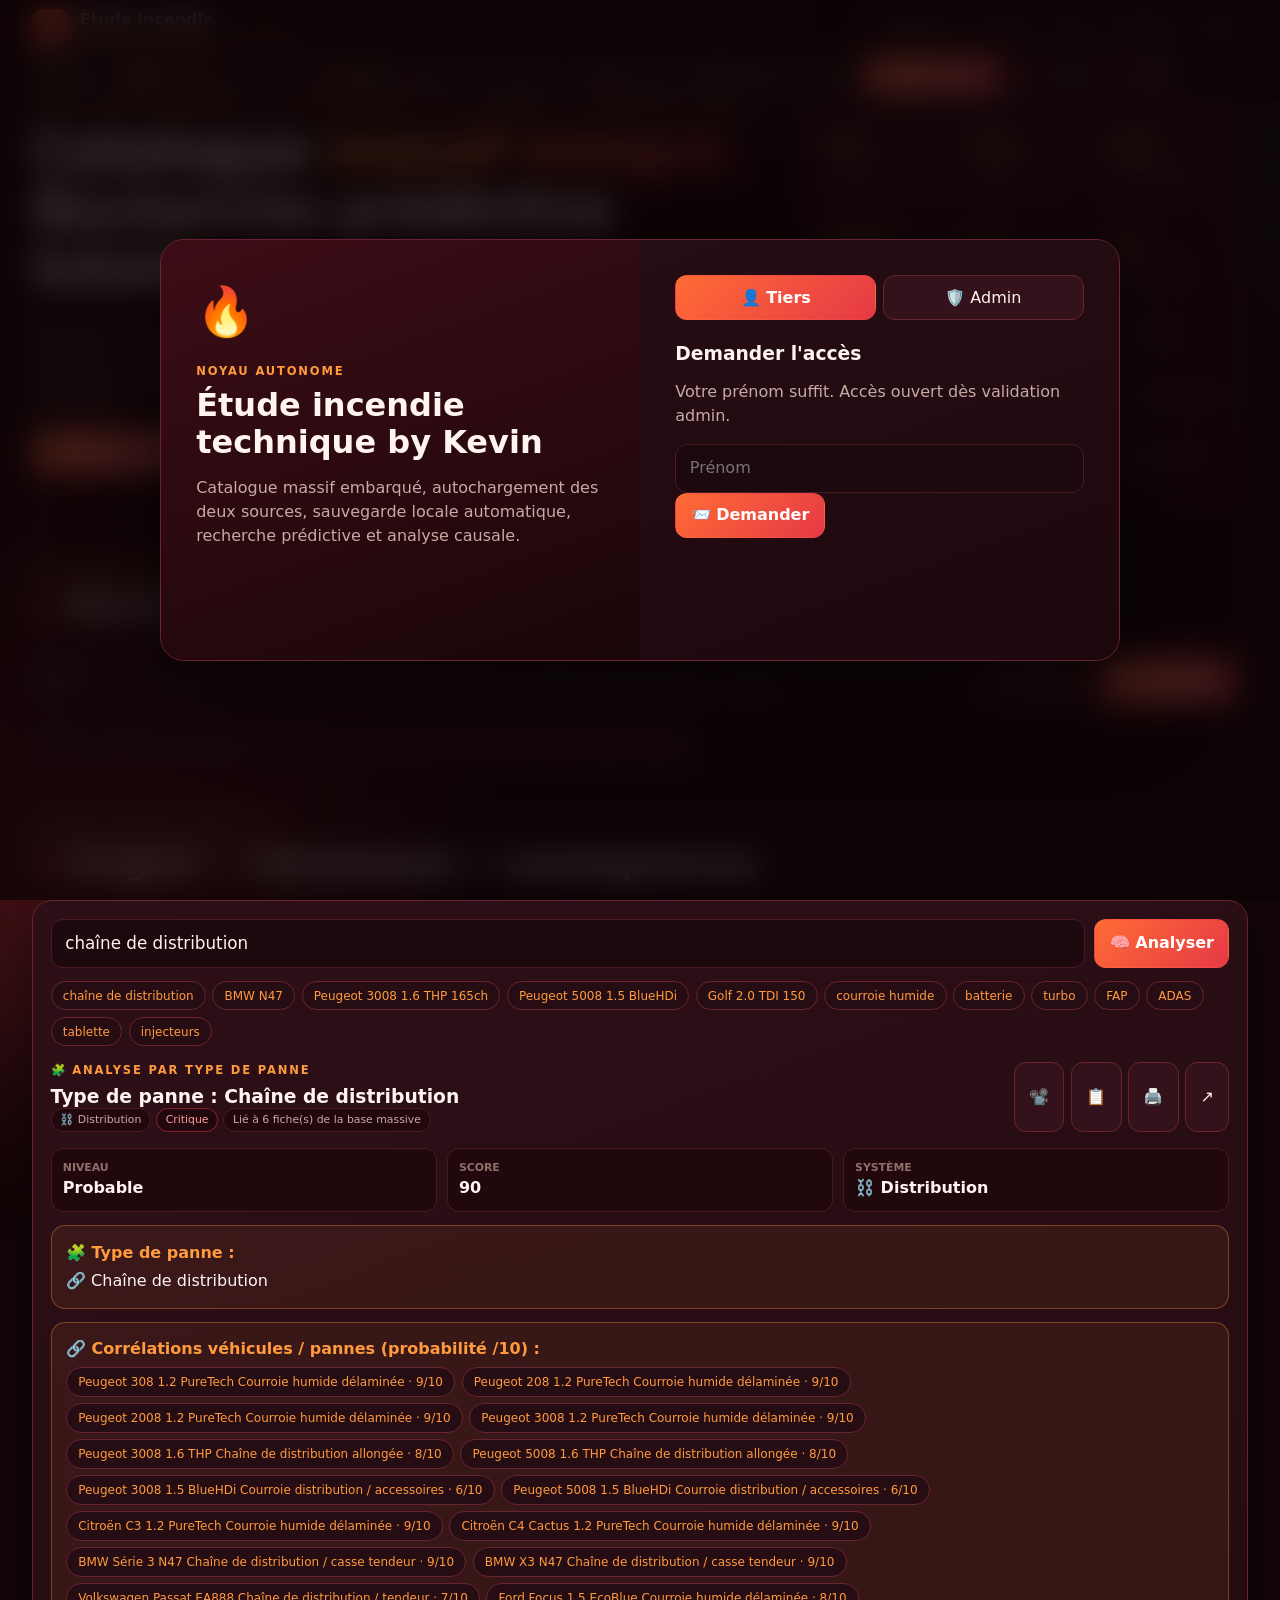
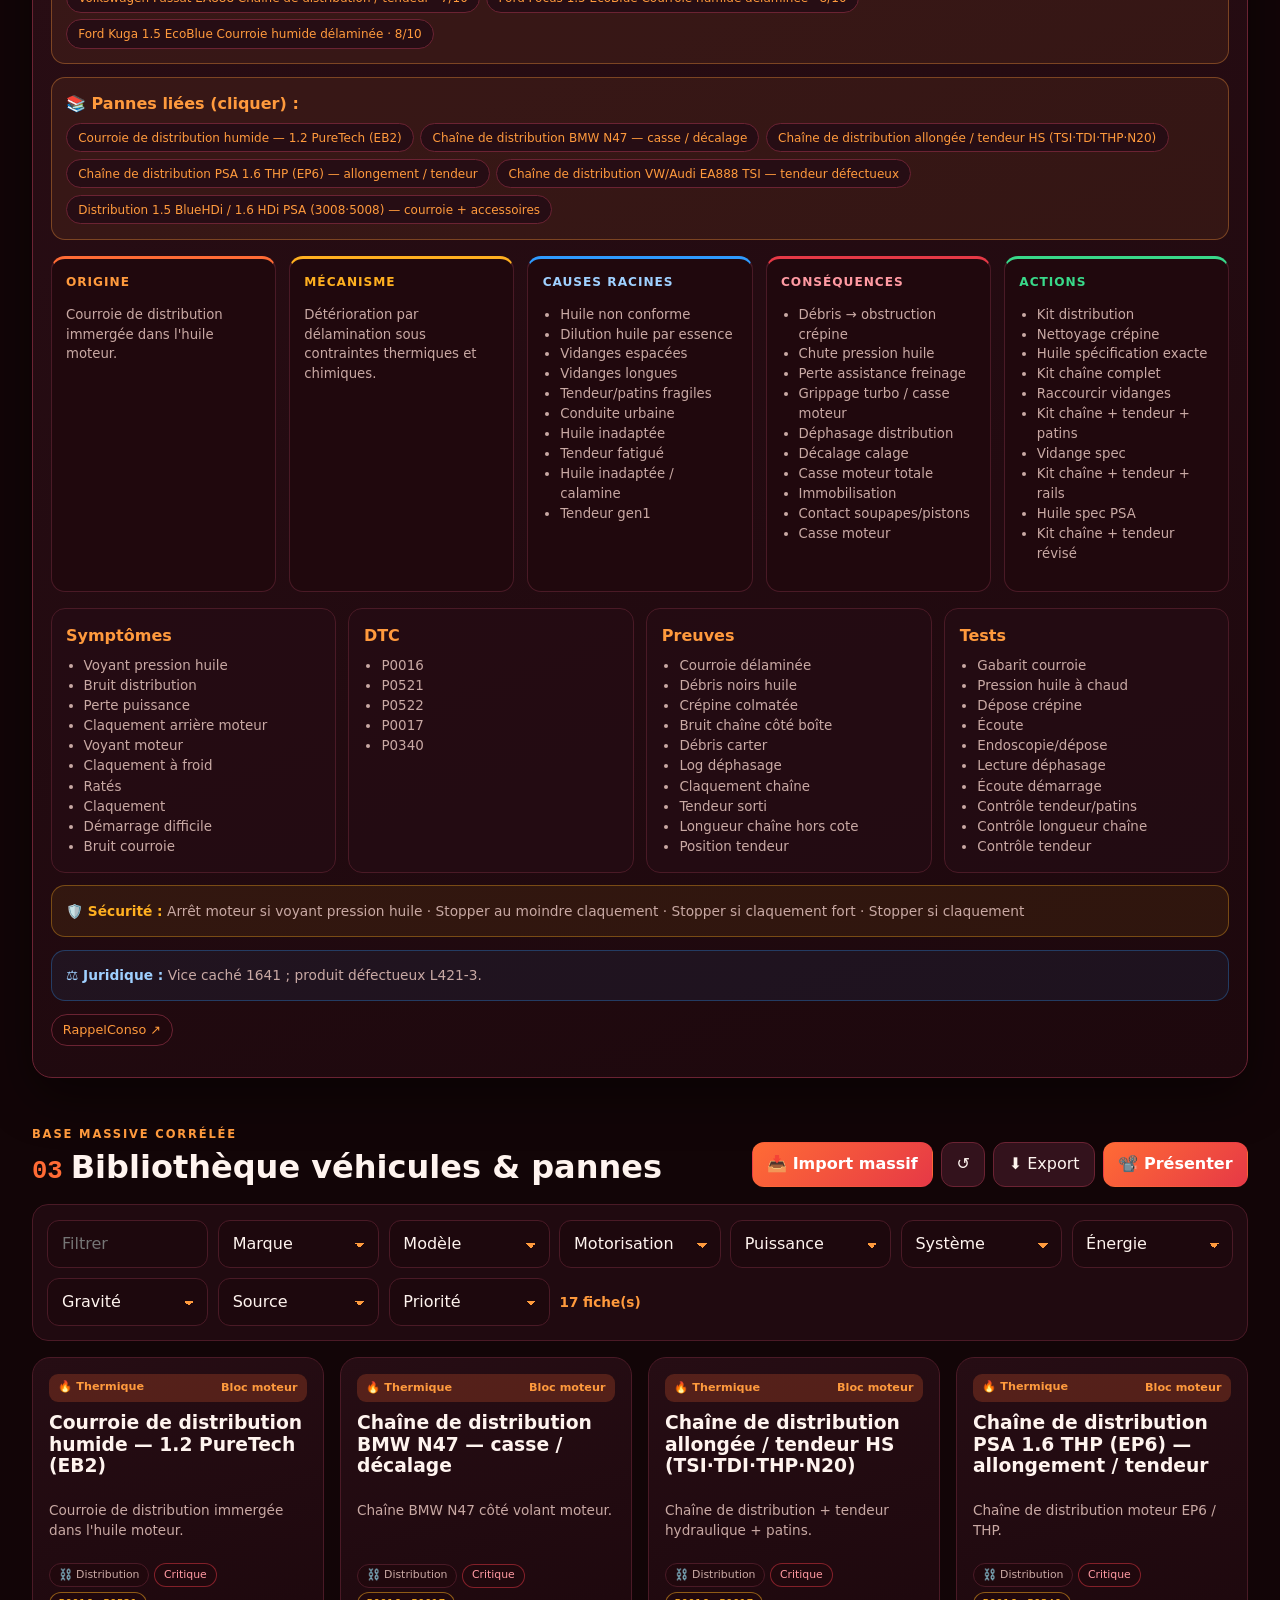
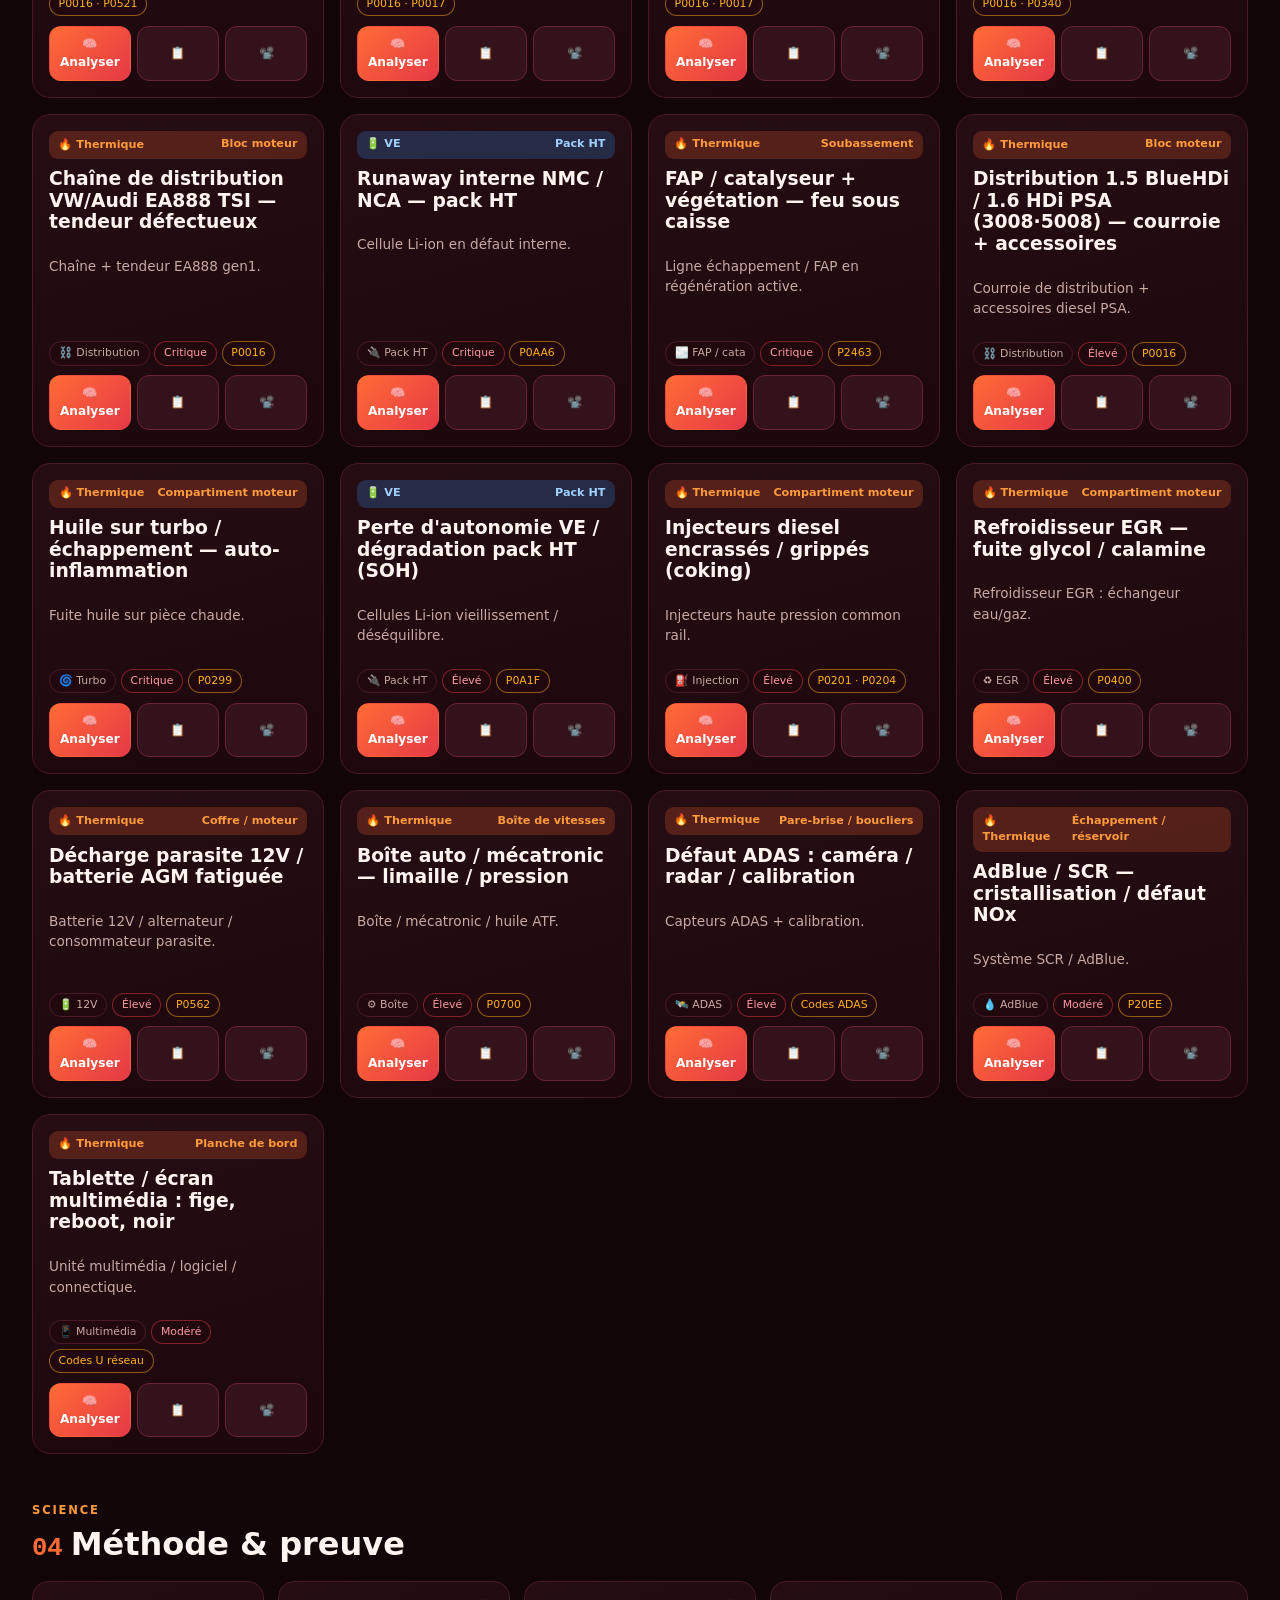
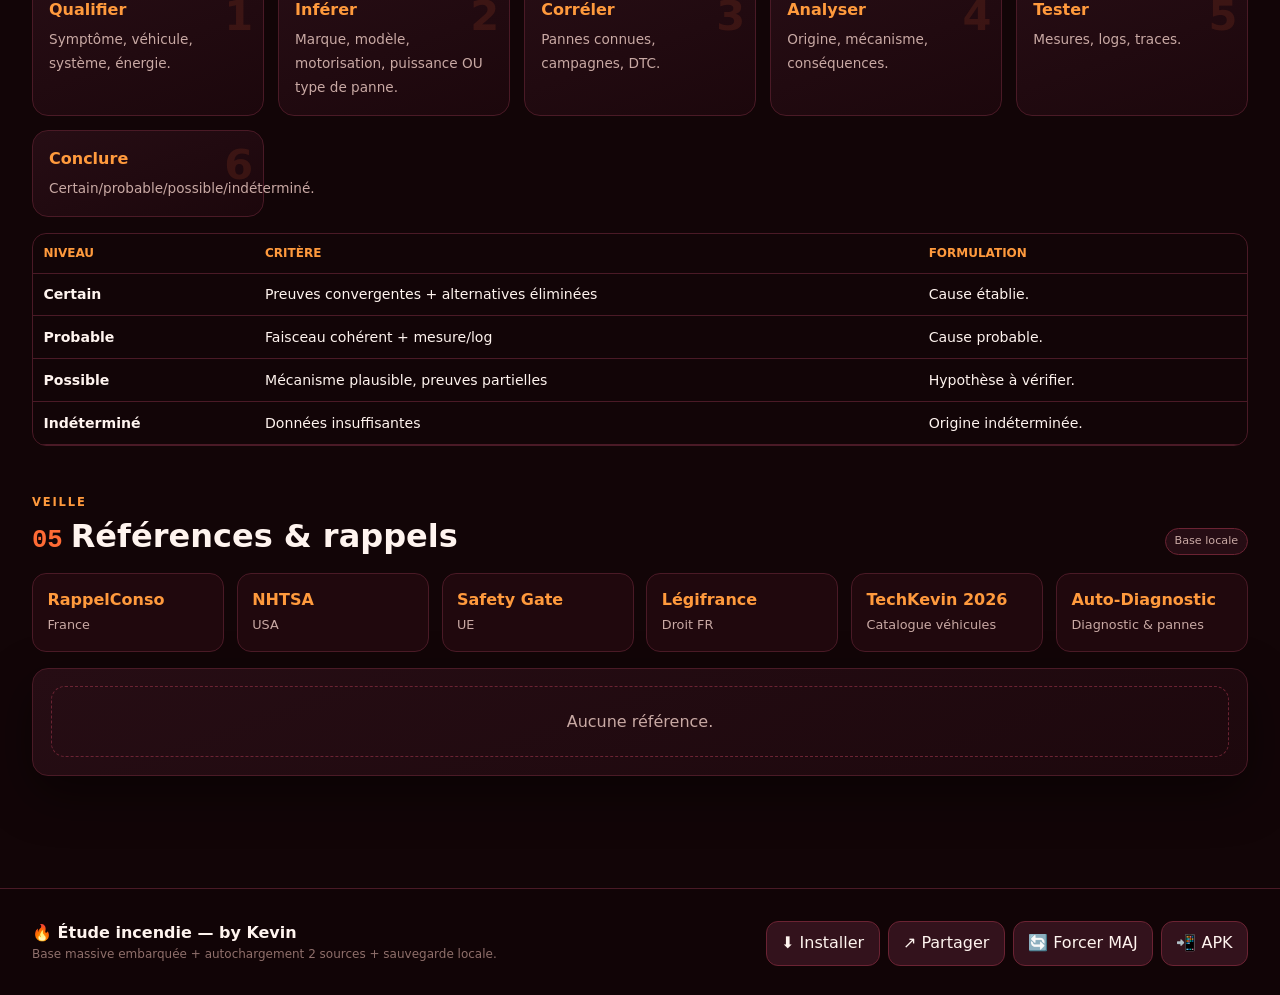
==== commit a3c534a2: "Enhance meta description and update text content Updated the description meta tag and improved vario" ====
--- a/index.html
+++ b/index.html
@@ -4,7 +4,7 @@
 <meta charset="utf-8">
 <meta name="viewport" content="width=device-width,initial-scale=1,viewport-fit=cover">
 <meta name="theme-color" content="#120507">
-<meta name="description" content="Étude incendie technique by Kevin — catalogue massif marques/modèles/motorisations/puissances, import massif TechKevin 2026 + Auto-Diagnostic, recherche prédictive et analyse causale.">
+<meta name="description" content="Étude incendie technique by Kevin — catalogue massif embarqué marques/modèles/motorisations/puissances, autochargement des 2 sources, sauvegarde locale automatique, recherche prédictive et analyse causale.">
 <title>Étude incendie technique — by Kevin</title>
 <link rel="manifest" href="manifest.json">
 <link rel="icon" href="images/icon.svg" type="image/svg+xml">
@@ -31,9 +31,9 @@
 footer{border-top:1px solid var(--line);padding:2rem clamp(.8rem,3vw,2rem);display:flex;justify-content:space-between;gap:1rem;flex-wrap:wrap;background:rgba(18,5,7,.7)}
 #gate{position:fixed;inset:0;z-index:500;display:grid;place-items:center;padding:1rem;background:rgba(12,3,6,.76);backdrop-filter:blur(16px);overflow:auto}.gate-card{width:min(960px,100%);display:grid;grid-template-columns:1fr 1fr;border-radius:24px;overflow:hidden;border:1px solid var(--line2);box-shadow:0 30px 90px rgba(0,0,0,.6)}.gate-visual{padding:2.2rem;background:linear-gradient(160deg,#3d0d16,#1a0609);display:flex;flex-direction:column;justify-content:space-between;min-height:420px}.gate-form{padding:2.2rem;background:linear-gradient(160deg,#260d14,#1d080d)}.tabs{display:flex;gap:.4rem;margin-bottom:1.4rem}.tabs button{flex:1}.tabs button.active{background:linear-gradient(135deg,var(--fire),var(--red));border-color:transparent;color:#fff;font-weight:800}.gate-status{margin-top:1rem;padding:.9rem;border-radius:12px;border:1px solid var(--line);background:#20080d;font-size:.85rem}.gate-status.pending{border-color:rgba(255,176,32,.4)}.gate-status.denied,.gate-status.revoked{border-color:rgba(230,57,70,.4)}.shake{animation:shake .4s}@keyframes shake{20%,60%{transform:translateX(-6px)}40%,80%{transform:translateX(6px)}}
 #deck{position:fixed;inset:0;z-index:600;background:radial-gradient(1100px 700px at 50% -10%,#4a1020,#120407 70%);display:flex;flex-direction:column}.deck-bar{height:5px;background:#260d14}#deckProgress{height:100%;width:0;background:linear-gradient(90deg,var(--fire),var(--fire2))}.deck-head,.deck-nav,.deck-foot{display:flex;justify-content:space-between;align-items:center;gap:.8rem;padding:.8rem 1.2rem;flex-wrap:wrap}.deck-head span{overflow:hidden;text-overflow:ellipsis;white-space:nowrap;max-width:60%}.deck-btns,.dots{display:flex;gap:.4rem;flex-wrap:wrap}.deck-slide{flex:1;display:flex;flex-direction:column;justify-content:center;width:min(940px,92%);margin:0 auto;padding:1rem;overflow:auto}.deck-slide.anim{animation:slideIn .4s var(--ease)}@keyframes slideIn{from{opacity:0;transform:translateX(34px)}to{opacity:1;transform:none}}.deck-slide h3{color:var(--fire2);text-transform:uppercase;letter-spacing:.1em}.deck-slide .big{font-size:clamp(1.15rem,2.8vw,1.8rem);font-weight:700}.deck-slide ul{font-size:clamp(1rem,2.2vw,1.3rem);line-height:1.7}.deck-cover{text-align:center}.energy-big{display:inline-block;padding:.4rem 1rem;border-radius:99px;font-size:.78rem;font-weight:900}.energy-big.th{background:rgba(255,107,53,.2);color:var(--fire2)}.energy-big.ev{background:rgba(47,155,255,.2);color:#9fd0ff}.dot{width:9px;height:9px;border-radius:50%;background:var(--line2)}.dot.on{background:var(--fire);transform:scale(1.3)}.deck-overview{position:absolute;inset:64px 0 0;overflow:auto;background:rgba(12,3,6,.97);padding:1.2rem;display:grid;grid-template-columns:repeat(auto-fill,minmax(220px,1fr));gap:.8rem;align-content:start}.ov{text-align:left;padding:.9rem;border-radius:14px;border:1px solid var(--line);background:var(--surface);color:var(--text)}.ov.active{border-color:var(--fire)}
-#drawer,#editor,#diagDrawer,#importDrawer{position:fixed;inset:0;z-index:650;background:rgba(12,3,6,.66);backdrop-filter:blur(6px);display:flex;justify-content:flex-end}#diagDrawer,#importDrawer{z-index:700}.drawer-card{width:min(660px,100%);height:100%;overflow:auto;background:linear-gradient(180deg,#260d14,#120507);border-left:1px solid var(--line2);padding:1.4rem;animation:drawerIn .35s var(--ease)}@keyframes drawerIn{from{transform:translateX(100%)}to{transform:none}}.drawer-close{float:right;padding:.4rem .6rem}.drawer-card .body{color:var(--muted);font-size:.92rem;margin:1rem 0}.editor-form{display:grid;gap:.6rem}.editor-form label{font-size:.72rem;color:var(--fire2);font-weight:800;text-transform:uppercase}
+#drawer,#editor,#diagDrawer,#importDrawer{position:fixed;inset:0;z-index:650;background:rgba(12,3,6,.66);backdrop-filter:blur(6px);display:flex;justify-content:flex-end}#diagDrawer,#importDrawer{z-index:700}.drawer-card{width:min(680px,100%);height:100%;overflow:auto;background:linear-gradient(180deg,#260d14,#120507);border-left:1px solid var(--line2);padding:1.4rem;animation:drawerIn .35s var(--ease)}@keyframes drawerIn{from{transform:translateX(100%)}to{transform:none}}.drawer-close{float:right;padding:.4rem .6rem}.drawer-card .body{color:var(--muted);font-size:.92rem;margin:1rem 0}.editor-form{display:grid;gap:.6rem}.editor-form label{font-size:.72rem;color:var(--fire2);font-weight:800;text-transform:uppercase}
 .diag-grid{display:grid;grid-template-columns:repeat(auto-fit,minmax(200px,1fr));gap:.6rem;margin:1rem 0}.diag{padding:.8rem;border-radius:12px;border:1px solid var(--line);background:#20080d}.diag b{display:block;font-size:.8rem}.diag span{font-size:.75rem;color:var(--muted)}.diag.ok{border-left:3px solid var(--green)}.diag.warn{border-left:3px solid var(--amber)}.diag.fail{border-left:3px solid var(--red)}.journal{max-height:220px;overflow:auto;border:1px solid var(--line);border-radius:12px;padding:.6rem;background:#1d080d;font-size:.78rem}.journal div{padding:.25rem 0;border-bottom:1px dashed var(--line)}
-.src{padding:.8rem;border-radius:14px;border:1px solid var(--line);background:#20080d;margin-bottom:.6rem}.src-head{display:flex;justify-content:space-between;gap:.6rem;align-items:center;flex-wrap:wrap}.src-head small{display:block;color:var(--muted);font-size:.72rem;word-break:break-all}.src-meta{display:flex;gap:.4rem;flex-wrap:wrap;margin-top:.5rem;align-items:center}.src-log{max-height:260px;overflow:auto;border:1px solid var(--line);border-radius:12px;padding:.6rem;background:#1d080d;font-size:.76rem;margin-top:.8rem}.src-log div{padding:.22rem 0;border-bottom:1px dashed var(--line)}.src-log .ok{color:var(--green)}.src-log .warn{color:var(--amber)}.src-log .fail{color:#ff9aa2}.progress{height:6px;border-radius:99px;background:#2a0e15;overflow:hidden;margin:.6rem 0}.progress i{display:block;height:100%;width:0;background:linear-gradient(90deg,var(--fire),var(--fire2));transition:width .3s}
+.src{padding:.8rem;border-radius:14px;border:1px solid var(--line);background:#20080d;margin-bottom:.6rem}.src-head{display:flex;justify-content:space-between;gap:.6rem;align-items:center;flex-wrap:wrap}.src-head small{display:block;color:var(--muted);font-size:.72rem;word-break:break-all}.src-meta{display:flex;gap:.4rem;flex-wrap:wrap;margin-top:.5rem;align-items:center}.src-log{max-height:280px;overflow:auto;border:1px solid var(--line);border-radius:12px;padding:.6rem;background:#1d080d;font-size:.76rem;margin-top:.8rem}.src-log div{padding:.22rem 0;border-bottom:1px dashed var(--line)}.src-log .ok{color:var(--green)}.src-log .warn{color:var(--amber)}.src-log .fail{color:#ff9aa2}.progress{height:6px;border-radius:99px;background:#2a0e15;overflow:hidden;margin:.6rem 0}.progress i{display:block;height:100%;width:0;background:linear-gradient(90deg,var(--fire),var(--fire2));transition:width .3s}
 #recoveryBanner{position:fixed;left:50%;top:calc(var(--head) + 8px);transform:translateX(-50%);z-index:400;width:min(720px,94vw);padding:.8rem 1rem;border-radius:14px;border:1px solid rgba(255,176,32,.5);background:rgba(60,30,5,.95);color:#ffe6bd;display:flex;gap:.8rem;align-items:center;justify-content:space-between;flex-wrap:wrap;font-size:.85rem}
 #toasts{position:fixed;left:50%;bottom:1.2rem;transform:translateX(-50%);z-index:800;display:grid;gap:.5rem;width:min(560px,92vw)}.toast{padding:.8rem 1rem;border-radius:14px;background:linear-gradient(135deg,var(--fire),var(--red));color:#fff;font-weight:700;box-shadow:0 14px 40px rgba(0,0,0,.5);animation:toastIn .35s var(--ease)}.toast.undo{background:linear-gradient(135deg,var(--blue),var(--violet))}@keyframes toastIn{from{opacity:0;transform:translateY(20px)}to{opacity:1;transform:none}}
 @media(max-width:1020px){nav{display:none}#menuBtn{display:block}nav.open{display:flex;position:absolute;top:100%;left:0;right:0;flex-direction:column;background:rgba(18,5,7,.98);padding:.8rem;border-bottom:1px solid var(--line)}.hero{grid-template-columns:1fr}.search-box{grid-template-columns:auto 1fr}.stats{grid-template-columns:repeat(2,1fr)}}
@@ -49,20 +49,20 @@
   <div class="brand"><span class="mark">🔥</span><span>Étude incendie<small>Catalogue massif · by Kevin</small></span></div>
   <button id="menuBtn">☰</button>
   <nav id="nav"><a href="#recherche">Recherche</a><a href="#analyse">Analyse</a><a href="#bibliotheque">Base</a><a href="#methode">Méthode</a><a href="#veille">Veille</a><a href="#admin" id="navAdmin">Admin</a></nav>
-  <div class="pills"><span class="pill" id="netBadge">…</span><span class="pill" id="syncBadge">…</span><span class="pill info" id="modeBadge">…</span><span class="pill" id="diagPill">🩺 …</span><span class="pill info" id="catPill">🚗 …</span><span class="pill info" id="importPill">📥 …</span><span class="pill info" id="btBadge" hidden>🔵</span></div>
+  <div class="pills"><span class="pill" id="netBadge">…</span><span class="pill" id="syncBadge">…</span><span class="pill info" id="modeBadge">…</span><span class="pill" id="diagPill">🩺 …</span><span class="pill info" id="catPill">🚗 …</span><span class="pill info" id="importPill">📥 …</span><span class="pill ok" id="saveState">💾 …</span><span class="pill info" id="btBadge" hidden>🔵</span></div>
   <div class="head-actions"><button id="importBtn" class="btn-fire">📥 Import massif</button><button id="diagBtn">🩺</button><button id="btBtn" class="optional">🔵</button><button id="installBtn" hidden>⬇️</button><button id="shareBtn" class="optional">↗</button><button id="adminBtn">🛡️</button></div>
 </header>
 <main>
   <section class="hero in" id="accueil">
     <div>
-      <div class="eyebrow">Marque → modèle → motorisation → puissance · base locale massive</div>
+      <div class="eyebrow">Base massive embarquée + autochargement des 2 sources + sauvegarde locale</div>
       <h1>Catalogue <em>massif intégré.</em><br>Recherche prédictive totale.</h1>
-      <p class="lead">Le catalogue embarqué couvre des centaines de modèles avec motorisations et puissances réelles. L'import massif complète automatiquement la base depuis TechKevin 2026 et Auto-Diagnostic (JSON, tables, bundles JS, rendu SPA et stockage local), puis alimente la recherche et l'analyse.</p>
+      <p class="lead">Plus de 500 modèles avec motorisations et puissances réelles sont embarqués dans l'application. Au démarrage, les deux sources (TechKevin 2026 et Auto-Diagnostic) sont lues automatiquement en complément, puis la base est sauvegardée en local (IndexedDB + miroir) après chaque mise à jour.</p>
       <div class="hero-actions"><button class="btn-fire" id="heroSearch">🔎 Rechercher</button><button id="heroImport">📥 Import massif</button><button id="heroPresent">📽️ Présenter</button><button class="btn-ghost" id="heroMethod">🧭 Méthode</button></div>
     </div>
     <div class="card">
       <div class="stats"><div class="stat"><b id="statBrands">0</b><span>marques</span></div><div class="stat"><b id="statModels">0</b><span>modèles</span></div><div class="stat"><b id="statEngines">0</b><span>motorisations</span></div><div class="stat"><b id="statPowers">0</b><span>puissances</span></div><div class="stat"><b id="statRecords">0</b><span>fiches pannes</span></div><div class="stat"><b id="statCorr">0</b><span>corrélations</span></div></div>
-      <div style="margin-top:1rem"><div class="mini-step"><b>01</b><span>Catalogue massif embarqué + IndexedDB</span></div><div class="mini-step"><b>02</b><span>Import massif 2 sources : JSON, tables, bundles, SPA, stockage</span></div><div class="mini-step"><b>03</b><span>Index inversé + trigrammes → recherche & analyse instantanées</span></div></div>
+      <div style="margin-top:1rem"><div class="mini-step"><b>01</b><span>Base massive embarquée → disponible hors ligne immédiatement</span></div><div class="mini-step"><b>02</b><span>Autochargement 2 sources : JSON, tables, bundles, SPA, stockage</span></div><div class="mini-step"><b>03</b><span>Sauvegarde locale automatique après chaque mise à jour</span></div></div>
     </div>
   </section>
   <section id="recherche"><div class="section-head"><div><div class="eyebrow">Moteur prédictif unifié</div><h2><span class="idx">01</span>Recherche massive multi-corrélations</h2></div></div><div class="search-box"><span class="ico">🔎</span><input id="q" autocomplete="off" placeholder="Marque, modèle, motorisation, puissance OU type : 3008 1.6 THP 165, BMW N47, chaîne, FAP…"><select id="qScope"><option value="all">Tous</option><option value="vehicle">Véhicules / motorisations</option><option value="corr">Corrélations</option><option value="type">Types de panne</option><option value="record">Pannes</option><option value="dtc">DTC</option></select><button id="searchBtn">Résultats</button><button class="btn-fire" id="analyzeSearchBtn">🧠 Analyser</button></div><div class="chips" id="chips"></div><div class="results" id="results"></div></section>
@@ -75,18 +75,18 @@
   <section id="veille"><div class="section-head"><div><div class="eyebrow">Veille</div><h2><span class="idx">05</span>Références & rappels</h2></div><span class="pill" id="refUpdated">Base locale</span></div><div class="portals" id="portals"></div><div class="card"><div class="ref-list" id="refList"></div><div class="empty" id="refEmpty">Aucune référence.</div></div></section>
   <section id="admin" hidden><div class="section-head"><div><div class="eyebrow">Console</div><h2><span class="idx">06</span>Administration</h2></div><button class="danger" id="lockBtn">🔒 Verrouiller</button></div><div class="admin-grid"><div class="card"><h3>📬 Demandes (<span id="reqCount">0</span>)</h3><div id="reqList"></div><div class="empty" id="reqEmpty">Aucune.</div></div><div class="card"><h3>🖼️ Fond partagé</h3><input type="file" id="wpFile" accept="image/*"><div class="wp-preview" id="wpPreview">Aucun</div><div class="row"><label class="hint">Opacité</label><input type="range" id="wpOpacity" min="0.05" max="0.7" step="0.05" value="0.25"><button id="wpClear" class="danger">Retirer</button></div></div><div class="card"><h3>📚 Référence</h3><div class="grid" style="gap:.5rem"><input id="pubTitle" placeholder="Titre"><input id="pubUrl" placeholder="https://…"><select id="pubCat"><option value="technique">Technique</option><option value="juridique">Juridique</option></select><input id="pubNote" maxlength="200" placeholder="Note"><button class="btn-fire" id="pubBtn">📡 Publier</button></div></div><div class="card"><h3>📢 Canal</h3><div class="grid" style="gap:.5rem"><input id="noteTxt" maxlength="300" placeholder="Annonce"><button id="noteBtn">Diffuser</button><button id="syncTest">🧪 Test</button></div></div></div></section>
 </main>
-<footer><div><b>🔥 Étude incendie — by Kevin</b><div class="hint">Catalogue massif + import 2 sources · APK / PWA / navigateur.</div></div><div class="row"><button id="installBtn2">⬇️ Installer</button><button id="shareBtn2">↗ Partager</button><button id="forceUpdateBtn">🔄 Forcer MAJ</button><a id="apkLink" href="#" target="_blank" rel="noopener"><button>📲 APK</button></a></div></footer>
-<div id="gate"><div class="gate-card"><div class="gate-visual"><div><div style="font-size:3rem">🔥</div><div class="eyebrow" style="margin-top:1rem">Noyau autonome</div><h2>Étude incendie<br>technique by Kevin</h2><p class="lead">Catalogue massif marques/modèles/motorisations/puissances, import massif depuis les 2 sources, recherche prédictive et analyse causale.</p></div></div><div class="gate-form"><div class="tabs"><button id="tabTiers" class="active">👤 Tiers</button><button id="tabAdmin">🛡️ Admin</button></div><div id="paneTiers"><h3>Demander l'accès</h3><p class="lead">Votre prénom suffit. Accès ouvert dès validation admin.</p><form id="gateForm"><input id="gateName" maxlength="40" autocomplete="given-name" placeholder="Prénom" required><button class="btn-fire" type="submit">📨 Demander</button></form><div class="gate-status" id="gateStatus" hidden></div></div><div id="paneAdmin" hidden><h3>Connexion administrateur</h3><p class="lead">Champ vidé après chaque tentative.</p><form id="loginForm"><input id="adminPass" type="password" autocapitalize="off" autocorrect="off" autocomplete="new-password" spellcheck="false" placeholder="Mot de passe" required><button class="btn-fire" type="submit">🔑 Entrer</button></form></div></div></div></div>
+<footer><div><b>🔥 Étude incendie — by Kevin</b><div class="hint">Base massive embarquée + autochargement 2 sources + sauvegarde locale.</div></div><div class="row"><button id="installBtn2">⬇️ Installer</button><button id="shareBtn2">↗ Partager</button><button id="forceUpdateBtn">🔄 Forcer MAJ</button><a id="apkLink" href="#" target="_blank" rel="noopener"><button>📲 APK</button></a></div></footer>
+<div id="gate"><div class="gate-card"><div class="gate-visual"><div><div style="font-size:3rem">🔥</div><div class="eyebrow" style="margin-top:1rem">Noyau autonome</div><h2>Étude incendie<br>technique by Kevin</h2><p class="lead">Catalogue massif embarqué, autochargement des deux sources, sauvegarde locale automatique, recherche prédictive et analyse causale.</p></div></div><div class="gate-form"><div class="tabs"><button id="tabTiers" class="active">👤 Tiers</button><button id="tabAdmin">🛡️ Admin</button></div><div id="paneTiers"><h3>Demander l'accès</h3><p class="lead">Votre prénom suffit. Accès ouvert dès validation admin.</p><form id="gateForm"><input id="gateName" maxlength="40" autocomplete="given-name" placeholder="Prénom" required><button class="btn-fire" type="submit">📨 Demander</button></form><div class="gate-status" id="gateStatus" hidden></div></div><div id="paneAdmin" hidden><h3>Connexion administrateur</h3><p class="lead">Champ vidé après chaque tentative.</p><form id="loginForm"><input id="adminPass" type="password" autocapitalize="off" autocorrect="off" autocomplete="new-password" spellcheck="false" placeholder="Mot de passe" required><button class="btn-fire" type="submit">🔑 Entrer</button></form></div></div></div></div>
 <div id="deck" hidden><div class="deck-bar"><div id="deckProgress"></div></div><div class="deck-head"><span id="deckTitle"></span><div class="deck-btns"><button id="deckPlay">▶</button><button id="deckOverviewBtn">🗂️</button><button id="deckFull">⛶</button><button id="deckClose">✕</button></div></div><div class="deck-slide" id="deckSlide"></div><div class="deck-nav"><button id="deckPrev">← Précédent</button><div class="dots" id="deckDots"></div><button id="deckNext">Suivant →</button></div><div class="deck-foot"><button id="deckPrevF">⏮ Fiche</button><span id="deckCount"></span><button id="deckNextF">Fiche ⏭</button></div><div class="deck-overview" id="deckOverview" hidden></div></div>
 <div id="drawer" hidden><div class="drawer-card"><button class="drawer-close" id="drawerClose">✕</button><div class="eyebrow" id="drawerKind"></div><h3 id="drawerTitle"></h3><div class="body" id="drawerBody"></div><div class="row" id="drawerActions"></div></div></div>
 <div id="editor" hidden><div class="drawer-card"><button class="drawer-close" id="editorClose">✕</button><div class="eyebrow">Éditeur local</div><h3 id="editorTitle">Fiche</h3><form id="recordForm" class="editor-form"><input type="hidden" id="f_id"><label>Titre</label><input id="f_title" required><label>Système</label><select id="f_system"></select><label>Énergie</label><select id="f_energy"><option>Thermique</option><option>VE</option><option>Hybride</option></select><label>Zone</label><input id="f_zone" required><label>Gravité</label><select id="f_severity"><option>Critique</option><option>Élevé</option><option>Modéré</option></select><label>Mots-clés</label><textarea id="f_keywords" required></textarea><label>Motorisations / véhicules</label><textarea id="f_engines"></textarea><label>Origine</label><textarea id="f_origin" required></textarea><label>Mécanisme</label><textarea id="f_mechanism" required></textarea><label>Causes racines</label><textarea id="f_roots"></textarea><label>Conséquences</label><textarea id="f_consequences"></textarea><label>Symptômes</label><textarea id="f_symptoms"></textarea><label>DTC</label><input id="f_dtc"><label>Preuves</label><textarea id="f_evidence"></textarea><label>Tests</label><textarea id="f_tests"></textarea><label>Actions</label><textarea id="f_actions"></textarea><label>Sécurité</label><textarea id="f_safety"></textarea><label>Juridique</label><textarea id="f_legal"></textarea><label>Sources (label | url)</label><textarea id="f_sources"></textarea><div class="row"><button class="btn-fire" type="submit">💾 Enregistrer</button><button type="button" id="cancelRecord">Annuler</button></div></form></div></div>
-<div id="diagDrawer" hidden><div class="drawer-card"><button class="drawer-close" id="diagClose">✕</button><div class="eyebrow">Auto-vérification</div><h3>État APK / catalogue / import</h3><p class="hint" id="diagVersion"></p><div class="row"><button class="btn-fire" id="diagRun">🩺 Relancer</button><button id="diagChannel">📡 Canal</button><button id="diagRepair" class="danger">🛠️ Réparer</button><button id="diagUpdate">🔄 Forcer MAJ</button></div><div class="diag-grid" id="diagGrid"></div><h3 style="margin-top:1rem">Journal</h3><div class="journal" id="diagJournal"></div></div></div>
-<div id="importDrawer" hidden><div class="drawer-card"><button class="drawer-close" id="importClose">✕</button><div class="eyebrow">Import massif multi-sources</div><h3>Compléter marques · modèles · motorisations · puissances · pannes</h3><p class="hint">Stratégies : JSON directs, tables HTML, bundles JS, rendu SPA en iframe same-origin, lecture du localStorage/sessionStorage et des variables globales des sites sources. Tout est normalisé, dédoublonné, converti (kW→ch) puis fusionné dans la base locale IndexedDB.</p><div class="row" style="margin:.8rem 0"><button class="btn-fire" id="importNow">📥 Import massif complet</button><button id="importQuick">⚡ Import rapide (sans SPA)</button><button id="importAdd">＋ Source</button><button id="importFileBtn">⬆️ Fichier</button><button id="importExport">⬇️ Exporter tout</button><button id="importClear" class="danger">🗑️ Vider imports</button></div><label class="row hint" style="margin:.4rem 0"><input type="checkbox" id="importAuto" checked style="width:auto"> Auto-complétion au démarrage (si en ligne)</label><div class="progress"><i id="importBar"></i></div><div class="row" style="justify-content:space-between"><span class="hint" id="importStats">0 importée</span><span class="hint" id="importLast">Jamais importé</span></div><div id="srcList" style="margin-top:1rem"></div><div class="src-log" id="importLog"></div><input type="file" id="importFile" accept=".json,.csv,application/json" hidden></div></div>
+<div id="diagDrawer" hidden><div class="drawer-card"><button class="drawer-close" id="diagClose">✕</button><div class="eyebrow">Auto-vérification</div><h3>État APK / catalogue / import / sauvegarde</h3><p class="hint" id="diagVersion"></p><div class="row"><button class="btn-fire" id="diagRun">🩺 Relancer</button><button id="diagChannel">📡 Canal</button><button id="diagRepair" class="danger">🛠️ Réparer</button><button id="diagUpdate">🔄 Forcer MAJ</button></div><div class="diag-grid" id="diagGrid"></div><h3 style="margin-top:1rem">Journal</h3><div class="journal" id="diagJournal"></div></div></div>
+<div id="importDrawer" hidden><div class="drawer-card"><button class="drawer-close" id="importClose">✕</button><div class="eyebrow">Import massif + sauvegarde locale</div><h3>Autochargement des 2 sources en complément de la base locale</h3><p class="hint">Les deux sources imposées sont toujours présentes. Stratégies : JSON directs, tables HTML, bundles JS, asset-manifest, rendu SPA en iframe same-origin, lecture du localStorage / sessionStorage / IndexedDB / variables globales des sites sources. Tout est normalisé (kW→ch), dédoublonné, fusionné, puis <b>sauvegardé en local automatiquement</b>.</p><div class="row" style="margin:.8rem 0"><button class="btn-fire" id="importNow">📥 Import massif complet</button><button id="importQuick">⚡ Import rapide</button><button id="importAdd">＋ Source</button><button id="importFileBtn">⬆️ Fichier / Restaurer</button><button id="importExport">⬇️ Exporter tout</button><button id="importClear" class="danger">🗑️ Vider imports</button></div><div class="row" style="margin:.4rem 0"><button id="backupSave">💾 Sauvegarder en local</button><button id="backupNow">📦 Sauvegarde + fichier</button><label class="row hint"><input type="checkbox" id="importAuto" checked style="width:auto"> Autochargement au démarrage</label></div><div class="progress"><i id="importBar"></i></div><div class="row" style="justify-content:space-between"><span class="hint" id="importStats">0 importée</span><span class="hint" id="importLast">Jamais importé</span></div><div id="srcList" style="margin-top:1rem"></div><div class="src-log" id="importLog"></div><input type="file" id="importFile" accept=".json,.csv,application/json" hidden></div></div>
 <div id="toasts"></div>
-<script src="js/core.js?v=47.0.0"></script>
-<script src="js/catalog.js?v=47.0.0"></script>
-<script src="js/import-massif.js?v=47.0.0"></script>
-<script src="js/predictor.js?v=47.0.0"></script>
-<script src="js/app.js?v=47.0.0"></script>
+<script src="js/core.js?v=48.0.0"></script>
+<script src="js/catalog.js?v=48.0.0"></script>
+<script src="js/import-massif.js?v=48.0.0"></script>
+<script src="js/predictor.js?v=48.0.0"></script>
+<script src="js/app.js?v=48.0.0"></script>
 </body>
 </html>
